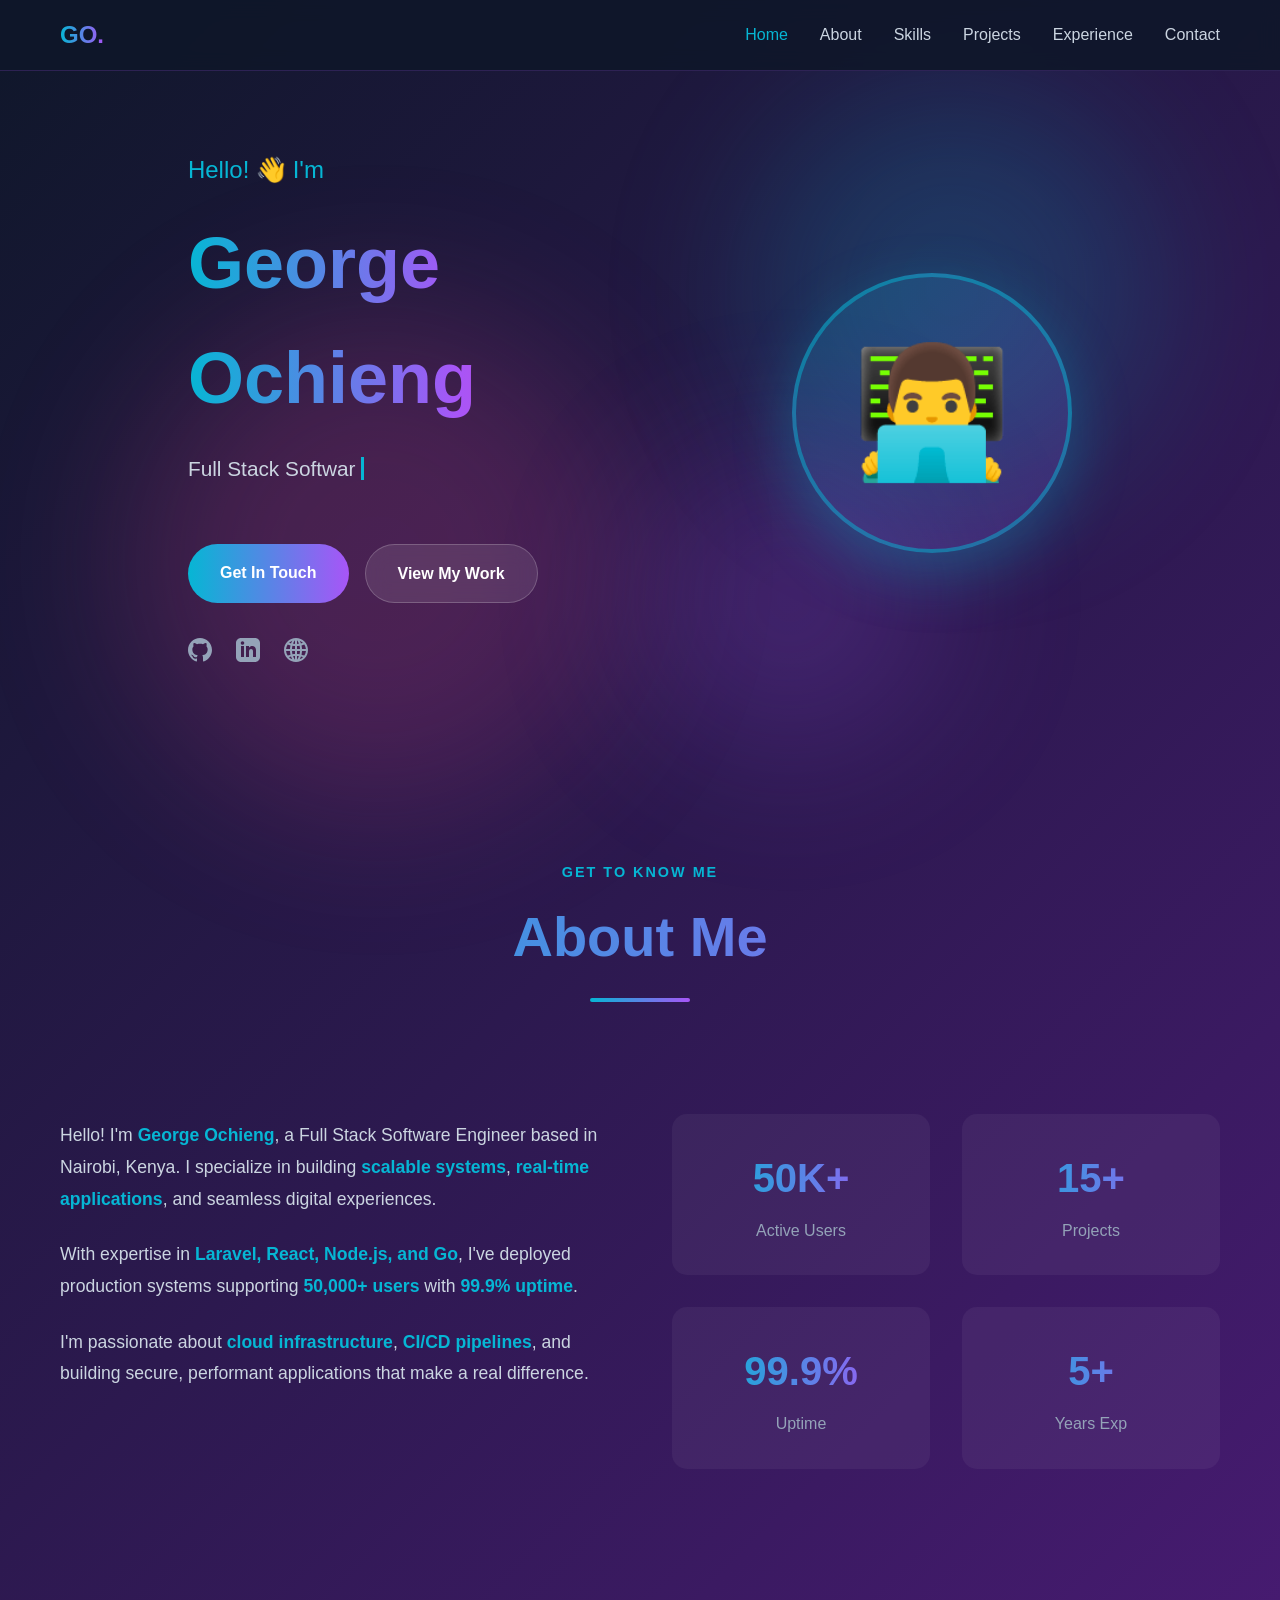
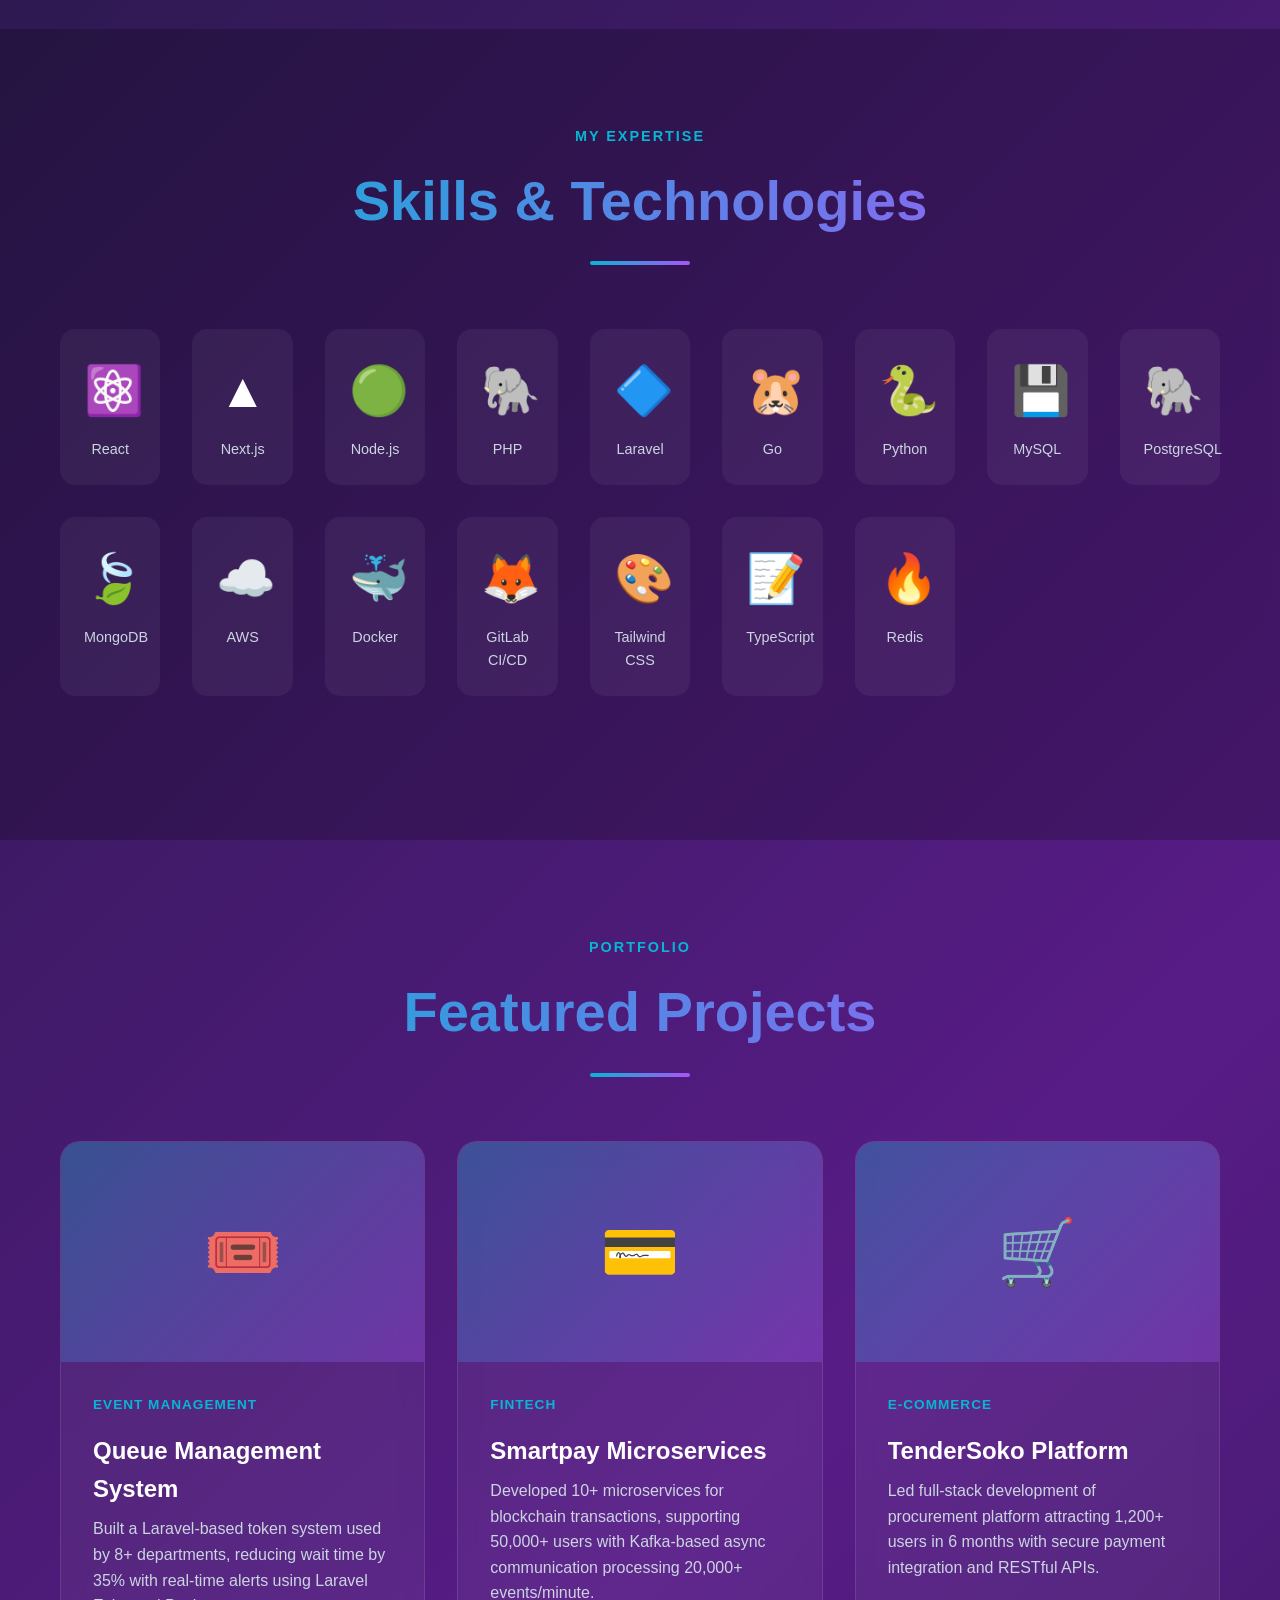
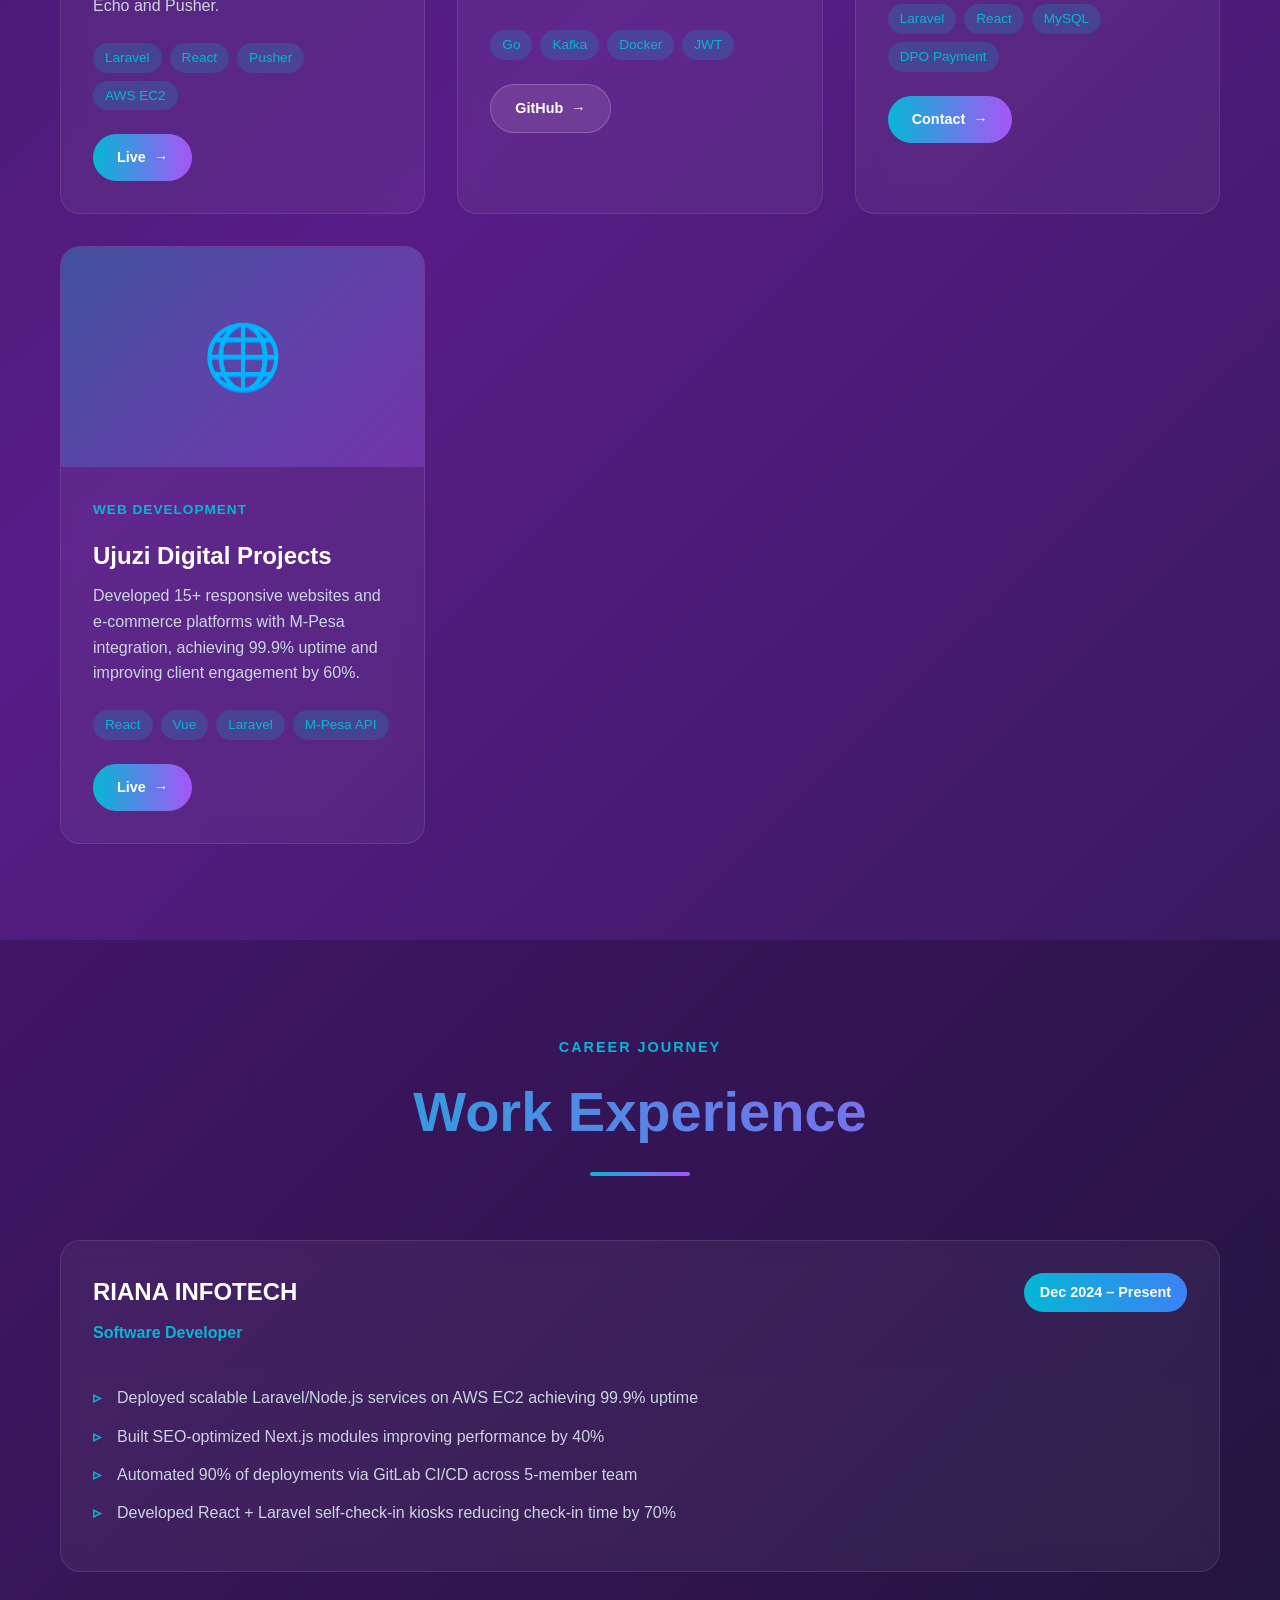
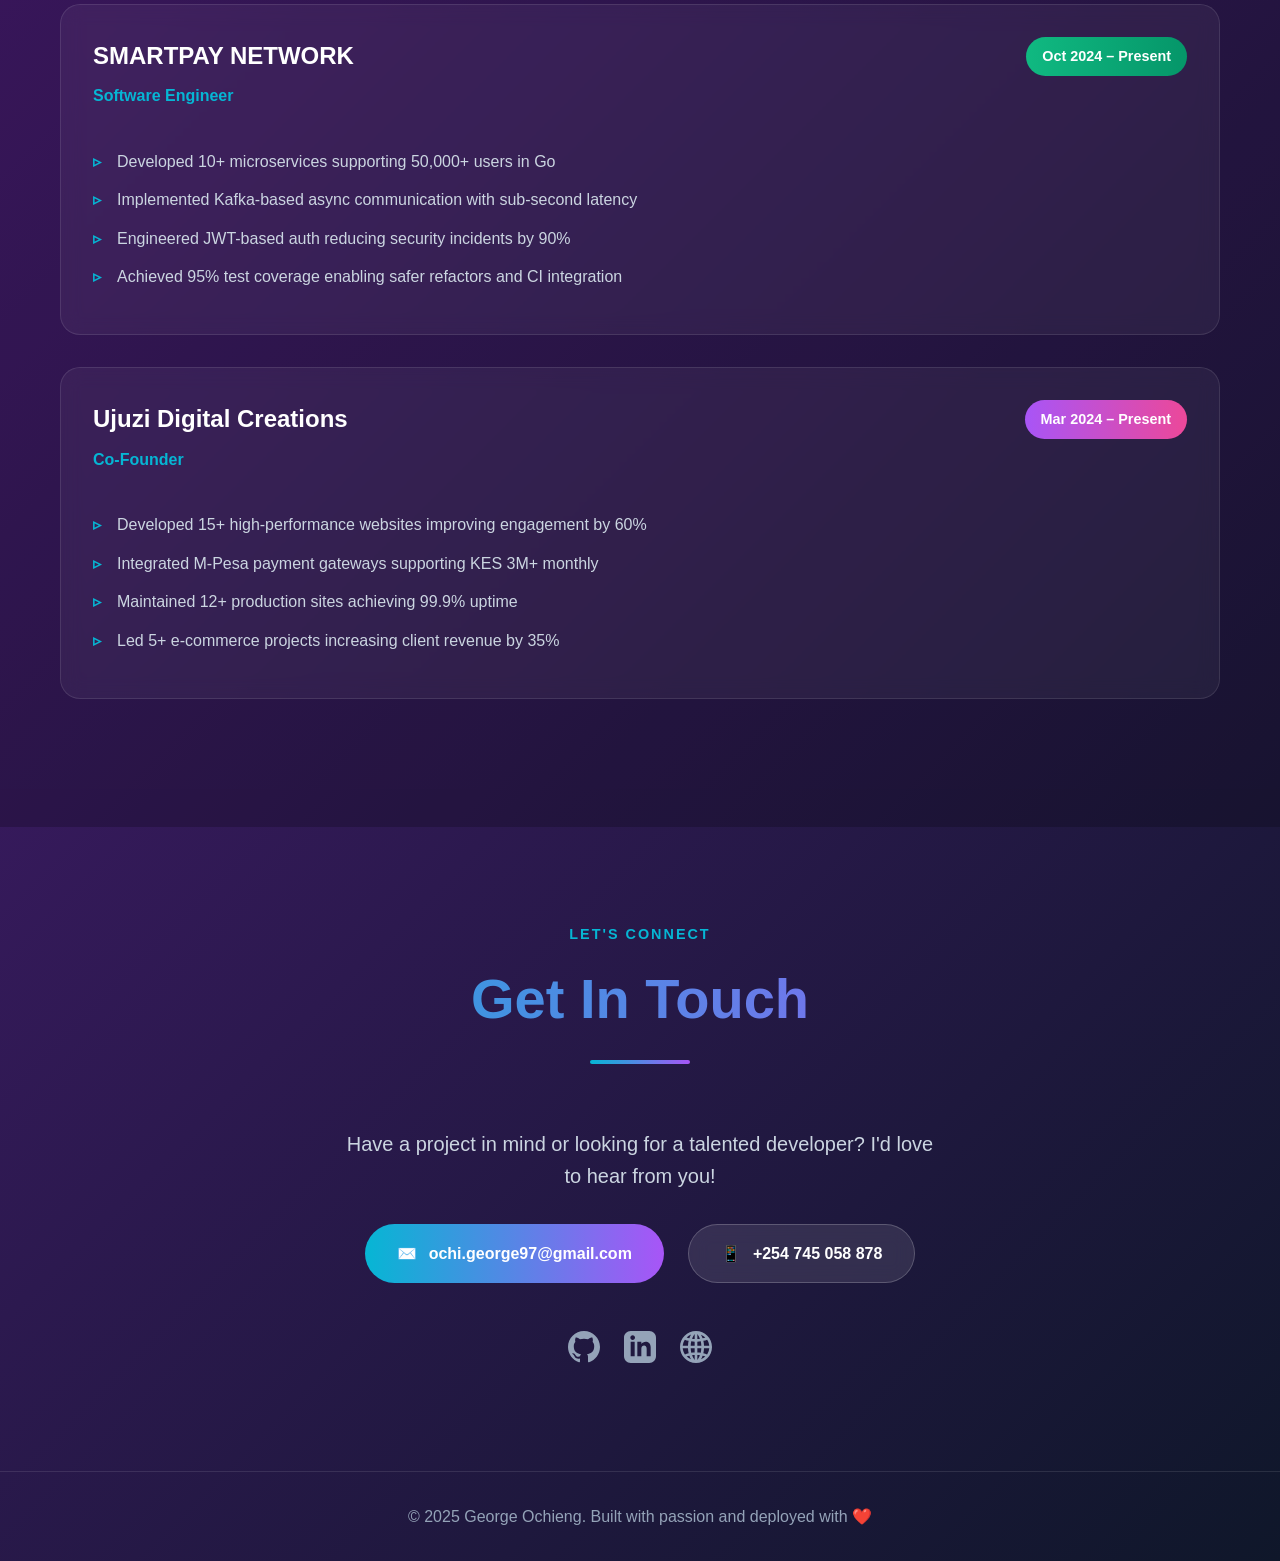
==== index.html @ f67a7081 "Initial commit: Interactive portfolio" ====
<!DOCTYPE html>
<html lang="en">
<head>
  <meta charset="UTF-8">
  <meta name="viewport" content="width=device-width, initial-scale=1.0">
  <meta name="description" content="George Ochieng - Full Stack Software Engineer Portfolio">
  <title>George Ochieng | Full Stack Developer</title>
  
  <style>
    * {
      margin: 0;
      padding: 0;
      box-sizing: border-box;
    }

    :root {
      --primary: #06b6d4;
      --secondary: #a855f7;
      --accent: #ec4899;
      --dark: #0f172a;
      --darker: #020617;
    }

    body {
      font-family: -apple-system, BlinkMacSystemFont, 'Segoe UI', Roboto, sans-serif;
      background: linear-gradient(135deg, #0f172a 0%, #581c87 50%, #0f172a 100%);
      color: white;
      line-height: 1.6;
      overflow-x: hidden;
    }

    /* Animated Background */
    .bg-orb {
      position: fixed;
      border-radius: 50%;
      filter: blur(80px);
      opacity: 0.2;
      pointer-events: none;
      z-index: 0;
    }

    .orb-1 {
      top: 10%;
      right: 10%;
      width: 400px;
      height: 400px;
      background: var(--primary);
      animation: float 8s ease-in-out infinite;
    }

    .orb-2 {
      bottom: 10%;
      left: 10%;
      width: 500px;
      height: 500px;
      background: var(--accent);
      animation: float 10s ease-in-out infinite reverse;
    }

    .orb-3 {
      top: 50%;
      left: 50%;
      width: 300px;
      height: 300px;
      background: var(--secondary);
      animation: pulse 6s ease-in-out infinite;
    }

    @keyframes float {
      0%, 100% { transform: translateY(0) scale(1); }
      50% { transform: translateY(-30px) scale(1.1); }
    }

    @keyframes pulse {
      0%, 100% { transform: translate(-50%, -50%) scale(1); opacity: 0.2; }
      50% { transform: translate(-50%, -50%) scale(1.2); opacity: 0.3; }
    }

    /* Container */
    .container {
      max-width: 1200px;
      margin: 0 auto;
      padding: 0 20px;
      position: relative;
      z-index: 1;
    }

    /* Navigation */
    nav {
      position: fixed;
      top: 0;
      left: 0;
      right: 0;
      background: rgba(15, 23, 42, 0.9);
      backdrop-filter: blur(10px);
      border-bottom: 1px solid rgba(168, 85, 247, 0.2);
      padding: 1rem 0;
      z-index: 1000;
    }

    nav .container {
      display: flex;
      justify-content: space-between;
      align-items: center;
    }

    .logo {
      font-size: 1.5rem;
      font-weight: bold;
      background: linear-gradient(90deg, var(--primary), var(--secondary));
      -webkit-background-clip: text;
      -webkit-text-fill-color: transparent;
      background-clip: text;
    }

    .nav-links {
      display: flex;
      gap: 2rem;
      list-style: none;
    }

    .nav-links a {
      color: #cbd5e1;
      text-decoration: none;
      transition: color 0.3s;
      text-transform: capitalize;
    }

    .nav-links a:hover {
      color: var(--primary);
    }

    .menu-toggle {
      display: none;
      background: none;
      border: none;
      color: white;
      font-size: 1.5rem;
      cursor: pointer;
    }

    /* Hero Section */
    .hero {
      min-height: 85vh;
      display: flex;
      align-items: center;
      justify-content: center;
      text-align: left;
      padding: 120px 0 60px 0;
    }

    .hero-content {
      display: flex;
      align-items: center;
      gap: 4rem;
      flex-wrap: wrap;
    }

    .hero-text {
      flex: 1;
      min-width: 300px;
    }

    .hero-greeting {
      font-size: clamp(1.2rem, 3vw, 1.5rem);
      color: var(--primary);
      margin-bottom: 1rem;
      animation: fadeInUp 0.8s ease-out;
    }

    .hero h1 {
      font-size: clamp(2.5rem, 6vw, 4.5rem);
      font-weight: bold;
      background: linear-gradient(90deg, var(--primary), var(--secondary), var(--accent));
      -webkit-background-clip: text;
      -webkit-text-fill-color: transparent;
      background-clip: text;
      margin-bottom: 1rem;
      animation: fadeInUp 1s ease-out 0.2s backwards;
    }

    .hero-tagline {
      font-size: clamp(1.1rem, 2vw, 1.3rem);
      color: #cbd5e1;
      margin-bottom: 2rem;
      animation: fadeInUp 1s ease-out 0.4s backwards;
      min-height: 60px;
    }

    /* Typewriter Animation */
    .typewriter-text {
      border-right: 3px solid var(--primary);
      padding-right: 5px;
      animation: blink 0.7s infinite;
    }

    @keyframes blink {
      0%, 50% { border-color: var(--primary); }
      51%, 100% { border-color: transparent; }
    }

    .hero-image {
      flex: 0 0 300px;
      animation: fadeInUp 1s ease-out 0.6s backwards;
    }

    .profile-img {
      width: 280px;
      height: 280px;
      border-radius: 50%;
      border: 4px solid rgba(6, 182, 212, 0.5);
      box-shadow: 0 20px 60px rgba(6, 182, 212, 0.3);
      object-fit: cover;
      background: linear-gradient(135deg, rgba(6, 182, 212, 0.2), rgba(168, 85, 247, 0.2));
      display: flex;
      align-items: center;
      justify-content: center;
      font-size: 8rem;
      animation: float 3s ease-in-out infinite;
    }

    .cta-buttons {
      display: flex;
      gap: 1rem;
      flex-wrap: wrap;
      animation: fadeInUp 1s ease-out 0.6s backwards;
    }

    .btn {
      padding: 1rem 2rem;
      border-radius: 50px;
      text-decoration: none;
      font-weight: 600;
      transition: all 0.3s;
      display: inline-block;
    }

    .btn-primary {
      background: linear-gradient(90deg, var(--primary), var(--secondary));
      color: white;
    }

    .btn-primary:hover {
      transform: scale(1.05);
      box-shadow: 0 10px 40px rgba(168, 85, 247, 0.4);
    }

    .btn-secondary {
      background: rgba(255, 255, 255, 0.1);
      backdrop-filter: blur(10px);
      border: 1px solid rgba(255, 255, 255, 0.2);
      color: white;
    }

    .btn-secondary:hover {
      background: rgba(255, 255, 255, 0.2);
      transform: scale(1.05);
    }

    .social-links {
      display: flex;
      gap: 1.5rem;
      margin-top: 2rem;
      animation: fadeInUp 1s ease-out 0.8s backwards;
    }

    .social-links a {
      color: #94a3b8;
      font-size: 1.5rem;
      transition: all 0.3s;
    }

    .social-links a:hover {
      color: var(--primary);
      transform: scale(1.2);
    }

    /* Section Styles */
    section {
      padding: 6rem 0;
      position: relative;
    }

    .section-header {
      text-align: center;
      margin-bottom: 4rem;
    }

    .section-subtitle {
      color: var(--primary);
      text-transform: uppercase;
      font-size: 0.9rem;
      font-weight: 600;
      letter-spacing: 2px;
      margin-bottom: 0.5rem;
    }

    .section-title {
      font-size: clamp(2.5rem, 5vw, 3.5rem);
      font-weight: bold;
      background: linear-gradient(90deg, var(--primary), var(--secondary));
      -webkit-background-clip: text;
      -webkit-text-fill-color: transparent;
      background-clip: text;
    }

    .section-underline {
      width: 100px;
      height: 4px;
      background: linear-gradient(90deg, var(--primary), var(--secondary));
      margin: 1rem auto;
      border-radius: 2px;
    }

    /* About Section with Image */
    .about-content {
      display: grid;
      grid-template-columns: 1fr 1fr;
      gap: 4rem;
      align-items: center;
      margin-bottom: 4rem;
    }

    .about-text {
      font-size: 1.1rem;
      color: #cbd5e1;
      line-height: 1.8;
    }

    .about-text p {
      margin-bottom: 1.5rem;
    }

    .highlight {
      color: var(--primary);
      font-weight: 600;
    }

    /* Skills with Icons */
    .skills-grid {
      display: grid;
      grid-template-columns: repeat(auto-fit, minmax(100px, 1fr));
      gap: 2rem;
      margin-bottom: 3rem;
    }

    .skill-icon-item {
      text-align: center;
      padding: 1.5rem;
      background: rgba(255, 255, 255, 0.05);
      border-radius: 15px;
      transition: all 0.3s;
      cursor: default;
    }

    .skill-icon-item:hover {
      transform: translateY(-10px);
      background: rgba(6, 182, 212, 0.1);
      box-shadow: 0 10px 30px rgba(6, 182, 212, 0.2);
    }

    .skill-icon {
      font-size: 3rem;
      margin-bottom: 0.5rem;
      display: block;
    }

    .skill-name {
      font-size: 0.9rem;
      color: #cbd5e1;
      font-weight: 500;
    }

    /* Stats */
    .stats {
      display: grid;
      grid-template-columns: repeat(auto-fit, minmax(200px, 1fr));
      gap: 2rem;
      margin-top: 3rem;
    }

    .stat-card {
      text-align: center;
      padding: 2rem;
      background: rgba(255, 255, 255, 0.05);
      border-radius: 15px;
      transition: all 0.3s;
    }

    .stat-card:hover {
      transform: scale(1.05);
      background: rgba(255, 255, 255, 0.08);
    }

    .stat-number {
      font-size: 2.5rem;
      font-weight: bold;
      background: linear-gradient(90deg, var(--primary), var(--secondary));
      -webkit-background-clip: text;
      -webkit-text-fill-color: transparent;
      background-clip: text;
    }

    .stat-label {
      color: #94a3b8;
      margin-top: 0.5rem;
    }

    /* Projects Section */
    .projects-grid {
      display: grid;
      grid-template-columns: repeat(auto-fit, minmax(350px, 1fr));
      gap: 2rem;
    }

    .project-card {
      background: rgba(255, 255, 255, 0.05);
      backdrop-filter: blur(10px);
      border: 1px solid rgba(255, 255, 255, 0.1);
      border-radius: 20px;
      overflow: hidden;
      transition: all 0.3s;
    }

    .project-card:hover {
      transform: translateY(-10px);
      border-color: var(--primary);
      box-shadow: 0 20px 60px rgba(6, 182, 212, 0.3);
    }

    .project-image {
      width: 100%;
      height: 220px;
      background: linear-gradient(135deg, rgba(6, 182, 212, 0.3), rgba(168, 85, 247, 0.3));
      display: flex;
      align-items: center;
      justify-content: center;
      font-size: 4rem;
      position: relative;
      overflow: hidden;
    }

    .project-image::before {
      content: '';
      position: absolute;
      top: 0;
      left: 0;
      right: 0;
      bottom: 0;
      background: rgba(0, 0, 0, 0.3);
      opacity: 0;
      transition: opacity 0.3s;
    }

    .project-card:hover .project-image::before {
      opacity: 1;
    }

    .project-content {
      padding: 2rem;
    }

    .project-title {
      font-size: 1.5rem;
      margin-bottom: 0.5rem;
      color: white;
    }

    .project-category {
      color: var(--primary);
      font-size: 0.85rem;
      text-transform: uppercase;
      font-weight: 600;
      letter-spacing: 1px;
      margin-bottom: 1rem;
    }

    .project-description {
      color: #cbd5e1;
      margin-bottom: 1.5rem;
      line-height: 1.6;
    }

    .project-tech {
      display: flex;
      flex-wrap: wrap;
      gap: 0.5rem;
      margin-bottom: 1.5rem;
    }

    .tech-tag {
      background: rgba(6, 182, 212, 0.2);
      color: var(--primary);
      padding: 0.25rem 0.75rem;
      border-radius: 15px;
      font-size: 0.85rem;
    }

    .project-links {
      display: flex;
      gap: 1rem;
    }

    .project-btn {
      padding: 0.75rem 1.5rem;
      border-radius: 25px;
      text-decoration: none;
      font-weight: 600;
      font-size: 0.9rem;
      transition: all 0.3s;
      display: inline-flex;
      align-items: center;
      gap: 0.5rem;
    }

    .project-btn-primary {
      background: linear-gradient(90deg, var(--primary), var(--secondary));
      color: white;
    }

    .project-btn-primary:hover {
      transform: scale(1.05);
      box-shadow: 0 5px 20px rgba(6, 182, 212, 0.4);
    }

    .project-btn-secondary {
      background: rgba(255, 255, 255, 0.1);
      color: white;
      border: 1px solid rgba(255, 255, 255, 0.2);
    }

    .project-btn-secondary:hover {
      background: rgba(255, 255, 255, 0.15);
    }

    /* Experience */
    .experience-item {
      background: rgba(255, 255, 255, 0.05);
      backdrop-filter: blur(10px);
      border: 1px solid rgba(255, 255, 255, 0.1);
      border-radius: 20px;
      padding: 2rem;
      margin-bottom: 2rem;
      transition: all 0.3s;
    }

    .experience-item:hover {
      border-color: var(--primary);
      transform: scale(1.01);
    }

    .experience-header {
      display: flex;
      justify-content: space-between;
      align-items: start;
      margin-bottom: 1.5rem;
      flex-wrap: wrap;
      gap: 1rem;
    }

    .experience-badge {
      padding: 0.5rem 1rem;
      border-radius: 50px;
      font-size: 0.9rem;
      font-weight: 600;
      white-space: nowrap;
    }

    .badge-cyan {
      background: linear-gradient(90deg, #06b6d4, #3b82f6);
    }

    .badge-green {
      background: linear-gradient(90deg, #10b981, #059669);
    }

    .badge-purple {
      background: linear-gradient(90deg, #a855f7, #ec4899);
    }

    .experience-item h3 {
      font-size: 1.5rem;
      margin-bottom: 0.5rem;
    }

    .experience-item h4 {
      color: var(--primary);
      margin-bottom: 1rem;
    }

    .experience-item ul {
      list-style: none;
      padding-left: 0;
    }

    .experience-item li {
      padding-left: 1.5rem;
      position: relative;
      margin-bottom: 0.8rem;
      color: #cbd5e1;
    }

    .experience-item li:before {
      content: "▹";
      position: absolute;
      left: 0;
      color: var(--primary);
      font-weight: bold;
    }

    /* Contact */
    .contact-methods {
      display: flex;
      gap: 1.5rem;
      justify-content: center;
      flex-wrap: wrap;
      margin-top: 2rem;
    }

    .contact-btn {
      display: flex;
      align-items: center;
      gap: 0.75rem;
      padding: 1rem 2rem;
      border-radius: 50px;
      text-decoration: none;
      font-weight: 600;
      transition: all 0.3s;
    }

    .contact-primary {
      background: linear-gradient(90deg, var(--primary), var(--secondary));
      color: white;
    }

    .contact-primary:hover {
      transform: scale(1.05);
      box-shadow: 0 10px 40px rgba(168, 85, 247, 0.4);
    }

    .contact-secondary {
      background: rgba(255, 255, 255, 0.1);
      backdrop-filter: blur(10px);
      border: 1px solid rgba(255, 255, 255, 0.2);
      color: white;
    }

    .contact-secondary:hover {
      background: rgba(255, 255, 255, 0.2);
      transform: scale(1.05);
    }

    /* Footer */
    footer {
      text-align: center;
      padding: 2rem 0;
      border-top: 1px solid rgba(255, 255, 255, 0.1);
      color: #94a3b8;
    }

    /* Animations */
    @keyframes fadeInUp {
      from {
        opacity: 0;
        transform: translateY(30px);
      }
      to {
        opacity: 1;
        transform: translateY(0);
      }
    }

    .fade-in {
      animation: fadeInUp 0.8s ease-out;
    }

    /* Responsive */
    @media (max-width: 968px) {
      .hero-content {
        flex-direction: column-reverse;
        text-align: center;
      }

      .hero-text {
        text-align: center;
      }

      .cta-buttons {
        justify-content: center;
      }

      .social-links {
        justify-content: center;
      }

      .about-content {
        grid-template-columns: 1fr;
      }
    }

    @media (max-width: 768px) {
      .nav-links {
        display: none;
        position: absolute;
        top: 100%;
        left: 0;
        right: 0;
        background: rgba(15, 23, 42, 0.95);
        flex-direction: column;
        padding: 2rem;
        gap: 1rem;
      }

      .nav-links.active {
        display: flex;
      }

      .menu-toggle {
        display: block;
      }

      .skills-grid {
        grid-template-columns: repeat(auto-fit, minmax(80px, 1fr));
        gap: 1rem;
      }

      .projects-grid {
        grid-template-columns: 1fr;
      }
    }
  </style>
</head>
<body>
  <!-- Animated Background -->
  <div class="bg-orb orb-1"></div>
  <div class="bg-orb orb-2"></div>
  <div class="bg-orb orb-3"></div>

  <!-- Navigation -->
  <nav>
    <div class="container">
      <div class="logo">GO.</div>
      <button class="menu-toggle" onclick="toggleMenu()">☰</button>
      <ul class="nav-links" id="navLinks">
        <li><a href="#home" onclick="closeMenu()">Home</a></li>
        <li><a href="#about" onclick="closeMenu()">About</a></li>
        <li><a href="#skills" onclick="closeMenu()">Skills</a></li>
        <li><a href="#projects" onclick="closeMenu()">Projects</a></li>
        <li><a href="#experience" onclick="closeMenu()">Experience</a></li>
        <li><a href="#contact" onclick="closeMenu()">Contact</a></li>
      </ul>
    </div>
  </nav>

  <!-- Hero Section -->
  <section id="home" class="hero">
    <div class="container">
      <div class="hero-content">
        <div class="hero-text">
          <div class="hero-greeting">Hello! 👋 I'm</div>
          <h1>George Ochieng</h1>
          <div class="hero-tagline">
            <span class="typewriter-text" id="typewriter"></span>
          </div>
          
          <div class="cta-buttons">
            <a href="#contact" class="btn btn-primary">Get In Touch</a>
            <a href="#projects" class="btn btn-secondary">View My Work</a>
          </div>

          <div class="social-links">
            <a href="https://github.com/georgeodhiambo12" target="_blank" title="GitHub">
              <svg width="24" height="24" fill="currentColor" viewBox="0 0 24 24"><path d="M12 0c-6.626 0-12 5.373-12 12 0 5.302 3.438 9.8 8.207 11.387.599.111.793-.261.793-.577v-2.234c-3.338.726-4.033-1.416-4.033-1.416-.546-1.387-1.333-1.756-1.333-1.756-1.089-.745.083-.729.083-.729 1.205.084 1.839 1.237 1.839 1.237 1.07 1.834 2.807 1.304 3.492.997.107-.775.418-1.305.762-1.604-2.665-.305-5.467-1.334-5.467-5.931 0-1.311.469-2.381 1.236-3.221-.124-.303-.535-1.524.117-3.176 0 0 1.008-.322 3.301 1.23.957-.266 1.983-.399 3.003-.404 1.02.005 2.047.138 3.006.404 2.291-1.552 3.297-1.23 3.297-1.23.653 1.653.242 2.874.118 3.176.77.84 1.235 1.911 1.235 3.221 0 4.609-2.807 5.624-5.479 5.921.43.372.823 1.102.823 2.222v3.293c0 .319.192.694.801.576 4.765-1.589 8.199-6.086 8.199-11.386 0-6.627-5.373-12-12-12z"/></svg>
            </a>
            <a href="https://linkedin.com/in/george-ochieng-a3b9b1193" target="_blank" title="LinkedIn">
              <svg width="24" height="24" fill="currentColor" viewBox="0 0 24 24"><path d="M19 0h-14c-2.761 0-5 2.239-5 5v14c0 2.761 2.239 5 5 5h14c2.762 0 5-2.239 5-5v-14c0-2.761-2.238-5-5-5zm-11 19h-3v-11h3v11zm-1.5-12.268c-.966 0-1.75-.79-1.75-1.764s.784-1.764 1.75-1.764 1.75.79 1.75 1.764-.783 1.764-1.75 1.764zm13.5 12.268h-3v-5.604c0-3.368-4-3.113-4 0v5.604h-3v-11h3v1.765c1.396-2.586 7-2.777 7 2.476v6.759z"/></svg>
            </a>
            <a href="https://riana.co" target="_blank" title="Website">
              <svg width="24" height="24" fill="currentColor" viewBox="0 0 24 24"><path d="M12 0c-6.627 0-12 5.373-12 12s5.373 12 12 12 12-5.373 12-12-5.373-12-12-12zm1 16.057v-3.057h2.994c-.059 1.143-.212 2.24-.456 3.279-.823-.12-1.674-.188-2.538-.222zm1.957 2.162c-.499 1.33-1.159 2.497-1.957 3.456v-3.62c.666.028 1.319.081 1.957.164zm-1.957-7.219v-3.015c.868-.034 1.721-.103 2.548-.224.238 1.027.389 2.111.446 3.239h-2.994zm0-5.014v-3.661c.806.969 1.471 2.15 1.971 3.496-.642.084-1.3.137-1.971.165zm2.703-3.267c1.237.496 2.354 1.228 3.29 2.146-.642.234-1.311.442-2.019.607-.344-.992-.775-1.91-1.271-2.753zm-7.241 13.56c-.244-1.039-.398-2.136-.456-3.279h2.994v3.057c-.865.034-1.714.102-2.538.222zm2.538 1.776v3.62c-.798-.959-1.458-2.126-1.957-3.456.638-.083 1.291-.136 1.957-.164zm-2.994-7.055c.057-1.128.207-2.212.446-3.239.827.121 1.68.19 2.548.224v3.015h-2.994zm1.024-5.179c.5-1.346 1.165-2.527 1.97-3.496v3.661c-.671-.028-1.329-.081-1.97-.165zm-2.005-.35c-.708-.165-1.377-.373-2.018-.607.937-.918 2.053-1.65 3.29-2.146-.496.844-.927 1.762-1.272 2.753zm-.549 1.918c-.264 1.151-.434 2.36-.492 3.611h-3.933c.165-1.658.739-3.197 1.617-4.518.88.361 1.816.67 2.808.907zm.009 9.262c-.988.236-1.92.542-2.797.9-.89-1.328-1.471-2.879-1.637-4.551h3.934c.058 1.265.231 2.488.5 3.651zm.553 1.917c.342.976.768 1.881 1.257 2.712-1.223-.49-2.326-1.211-3.256-2.115.636-.229 1.299-.435 1.999-.597zm9.924 0c.7.163 1.362.367 1.999.597-.931.903-2.034 1.625-3.257 2.116.489-.832.915-1.737 1.258-2.713zm.553-1.917c.27-1.163.442-2.386.501-3.651h3.934c-.167 1.672-.748 3.223-1.638 4.551-.877-.358-1.81-.664-2.797-.9zm.501-5.651c-.058-1.251-.229-2.46-.492-3.611.992-.237 1.929-.546 2.809-.907.877 1.321 1.451 2.86 1.616 4.518h-3.933z"/></svg>
            </a>
          </div>
        </div>

        <div class="hero-image">
          <div class="profile-img">👨‍💻</div>
        </div>
      </div>
    </div>
  </section>

  <!-- About Section -->
  <section id="about">
    <div class="container">
      <div class="section-header">
        <div class="section-subtitle">Get To Know Me</div>
        <h2 class="section-title">About Me</h2>
        <div class="section-underline"></div>
      </div>

      <div class="about-content">
        <div class="about-text">
          <p>
            Hello! I'm <span class="highlight">George Ochieng</span>, a Full Stack Software Engineer based in Nairobi, Kenya. 
            I specialize in building <span class="highlight">scalable systems</span>, <span class="highlight">real-time applications</span>, 
            and seamless digital experiences.
          </p>
          <p>
            With expertise in <span class="highlight">Laravel, React, Node.js, and Go</span>, I've deployed production systems 
            supporting <span class="highlight">50,000+ users</span> with <span class="highlight">99.9% uptime</span>.
          </p>
          <p>
            I'm passionate about <span class="highlight">cloud infrastructure</span>, <span class="highlight">CI/CD pipelines</span>, 
            and building secure, performant applications that make a real difference.
          </p>
        </div>
        <div>
          <div class="stats">
            <div class="stat-card">
              <div class="stat-number">50K+</div>
              <div class="stat-label">Active Users</div>
            </div>
            <div class="stat-card">
              <div class="stat-number">15+</div>
              <div class="stat-label">Projects</div>
            </div>
            <div class="stat-card">
              <div class="stat-number">99.9%</div>
              <div class="stat-label">Uptime</div>
            </div>
            <div class="stat-card">
              <div class="stat-number">5+</div>
              <div class="stat-label">Years Exp</div>
            </div>
          </div>
        </div>
      </div>
    </div>
  </section>

  <!-- Skills Section -->
  <section id="skills" style="background: rgba(0,0,0,0.2);">
    <div class="container">
      <div class="section-header">
        <div class="section-subtitle">My Expertise</div>
        <h2 class="section-title">Skills & Technologies</h2>
        <div class="section-underline"></div>
      </div>

      <div class="skills-grid">
        <div class="skill-icon-item">
          <span class="skill-icon">⚛️</span>
          <div class="skill-name">React</div>
        </div>
        <div class="skill-icon-item">
          <span class="skill-icon">▲</span>
          <div class="skill-name">Next.js</div>
        </div>
        <div class="skill-icon-item">
          <span class="skill-icon">🟢</span>
          <div class="skill-name">Node.js</div>
        </div>
        <div class="skill-icon-item">
          <span class="skill-icon">🐘</span>
          <div class="skill-name">PHP</div>
        </div>
        <div class="skill-icon-item">
          <span class="skill-icon">🔷</span>
          <div class="skill-name">Laravel</div>
        </div>
        <div class="skill-icon-item">
          <span class="skill-icon">🐹</span>
          <div class="skill-name">Go</div>
        </div>
        <div class="skill-icon-item">
          <span class="skill-icon">🐍</span>
          <div class="skill-name">Python</div>
        </div>
        <div class="skill-icon-item">
          <span class="skill-icon">💾</span>
          <div class="skill-name">MySQL</div>
        </div>
        <div class="skill-icon-item">
          <span class="skill-icon">🐘</span>
          <div class="skill-name">PostgreSQL</div>
        </div>
        <div class="skill-icon-item">
          <span class="skill-icon">🍃</span>
          <div class="skill-name">MongoDB</div>
        </div>
        <div class="skill-icon-item">
          <span class="skill-icon">☁️</span>
          <div class="skill-name">AWS</div>
        </div>
        <div class="skill-icon-item">
          <span class="skill-icon">🐳</span>
          <div class="skill-name">Docker</div>
        </div>
        <div class="skill-icon-item">
          <span class="skill-icon">🦊</span>
          <div class="skill-name">GitLab CI/CD</div>
        </div>
        <div class="skill-icon-item">
          <span class="skill-icon">🎨</span>
          <div class="skill-name">Tailwind CSS</div>
        </div>
        <div class="skill-icon-item">
          <span class="skill-icon">📝</span>
          <div class="skill-name">TypeScript</div>
        </div>
        <div class="skill-icon-item">
          <span class="skill-icon">🔥</span>
          <div class="skill-name">Redis</div>
        </div>
      </div>
    </div>
  </section>

  <!-- Projects Section -->
  <section id="projects">
    <div class="container">
      <div class="section-header">
        <div class="section-subtitle">Portfolio</div>
        <h2 class="section-title">Featured Projects</h2>
        <div class="section-underline"></div>
      </div>

      <div class="projects-grid">
        <div class="project-card">
          <div class="project-image">🎟️</div>
          <div class="project-content">
            <div class="project-category">Event Management</div>
            <h3 class="project-title">Queue Management System</h3>
            <p class="project-description">
              Built a Laravel-based token system used by 8+ departments, reducing wait time by 35% with real-time alerts using Laravel Echo and Pusher.
            </p>
            <div class="project-tech">
              <span class="tech-tag">Laravel</span>
              <span class="tech-tag">React</span>
              <span class="tech-tag">Pusher</span>
              <span class="tech-tag">AWS EC2</span>
            </div>
            <div class="project-links">
              <a href="https://riana.co" class="project-btn project-btn-primary" target="_blank">
                Live <span>→</span>
              </a>
            </div>
          </div>
        </div>

        <div class="project-card">
          <div class="project-image">💳</div>
          <div class="project-content">
            <div class="project-category">Fintech</div>
            <h3 class="project-title">Smartpay Microservices</h3>
            <p class="project-description">
              Developed 10+ microservices for blockchain transactions, supporting 50,000+ users with Kafka-based async communication processing 20,000+ events/minute.
            </p>
            <div class="project-tech">
              <span class="tech-tag">Go</span>
              <span class="tech-tag">Kafka</span>
              <span class="tech-tag">Docker</span>
              <span class="tech-tag">JWT</span>
            </div>
            <div class="project-links">
              <a href="https://github.com/georgeodhiambo12" class="project-btn project-btn-secondary" target="_blank">
                GitHub <span>→</span>
              </a>
            </div>
          </div>
        </div>

        <div class="project-card">
          <div class="project-image">🛒</div>
          <div class="project-content">
            <div class="project-category">E-Commerce</div>
            <h3 class="project-title">TenderSoko Platform</h3>
            <p class="project-description">
              Led full-stack development of procurement platform attracting 1,200+ users in 6 months with secure payment integration and RESTful APIs.
            </p>
            <div class="project-tech">
              <span class="tech-tag">Laravel</span>
              <span class="tech-tag">React</span>
              <span class="tech-tag">MySQL</span>
              <span class="tech-tag">DPO Payment</span>
            </div>
            <div class="project-links">
              <a href="#contact" class="project-btn project-btn-primary">
                Contact <span>→</span>
              </a>
            </div>
          </div>
        </div>

        <div class="project-card">
          <div class="project-image">🌐</div>
          <div class="project-content">
            <div class="project-category">Web Development</div>
            <h3 class="project-title">Ujuzi Digital Projects</h3>
            <p class="project-description">
              Developed 15+ responsive websites and e-commerce platforms with M-Pesa integration, achieving 99.9% uptime and improving client engagement by 60%.
            </p>
            <div class="project-tech">
              <span class="tech-tag">React</span>
              <span class="tech-tag">Vue</span>
              <span class="tech-tag">Laravel</span>
              <span class="tech-tag">M-Pesa API</span>
            </div>
            <div class="project-links">
              <a href="https://riana.co" class="project-btn project-btn-primary" target="_blank">
                Live <span>→</span>
              </a>
            </div>
          </div>
        </div>
      </div>
    </div>
  </section>

  <!-- Experience Section (Compact) -->
  <section id="experience" style="background: rgba(0,0,0,0.2);">
    <div class="container">
      <div class="section-header">
        <div class="section-subtitle">Career Journey</div>
        <h2 class="section-title">Work Experience</h2>
        <div class="section-underline"></div>
      </div>

      <div class="experience-item">
        <div class="experience-header">
          <div>
            <h3>RIANA INFOTECH</h3>
            <h4>Software Developer</h4>
          </div>
          <span class="experience-badge badge-cyan">Dec 2024 – Present</span>
        </div>
        <ul>
          <li>Deployed scalable Laravel/Node.js services on AWS EC2 achieving 99.9% uptime</li>
          <li>Built SEO-optimized Next.js modules improving performance by 40%</li>
          <li>Automated 90% of deployments via GitLab CI/CD across 5-member team</li>
          <li>Developed React + Laravel self-check-in kiosks reducing check-in time by 70%</li>
        </ul>
      </div>

      <div class="experience-item">
        <div class="experience-header">
          <div>
            <h3>SMARTPAY NETWORK</h3>
            <h4>Software Engineer</h4>
          </div>
          <span class="experience-badge badge-green">Oct 2024 – Present</span>
        </div>
        <ul>
          <li>Developed 10+ microservices supporting 50,000+ users in Go</li>
          <li>Implemented Kafka-based async communication with sub-second latency</li>
          <li>Engineered JWT-based auth reducing security incidents by 90%</li>
          <li>Achieved 95% test coverage enabling safer refactors and CI integration</li>
        </ul>
      </div>

      <div class="experience-item">
        <div class="experience-header">
          <div>
            <h3>Ujuzi Digital Creations</h3>
            <h4>Co-Founder</h4>
          </div>
          <span class="experience-badge badge-purple">Mar 2024 – Present</span>
        </div>
        <ul>
          <li>Developed 15+ high-performance websites improving engagement by 60%</li>
          <li>Integrated M-Pesa payment gateways supporting KES 3M+ monthly</li>
          <li>Maintained 12+ production sites achieving 99.9% uptime</li>
          <li>Led 5+ e-commerce projects increasing client revenue by 35%</li>
        </ul>
      </div>
    </div>
  </section>

  <!-- Contact Section -->
  <section id="contact">
    <div class="container" style="text-align: center;">
      <div class="section-header">
        <div class="section-subtitle">Let's Connect</div>
        <h2 class="section-title">Get In Touch</h2>
        <div class="section-underline"></div>
      </div>
      
      <p style="font-size: 1.25rem; color: #cbd5e1; max-width: 600px; margin: 0 auto 2rem;">
        Have a project in mind or looking for a talented developer? I'd love to hear from you!
      </p>

      <div class="contact-methods">
        <a href="mailto:ochi.george97@gmail.com" class="contact-btn contact-primary">
          <span>✉️</span>
          <span>ochi.george97@gmail.com</span>
        </a>
        <a href="tel:+254745058878" class="contact-btn contact-secondary">
          <span>📱</span>
          <span>+254 745 058 878</span>
        </a>
      </div>

      <div class="social-links" style="margin-top: 3rem; justify-content: center;">
        <a href="https://github.com/georgeodhiambo12" target="_blank">
          <svg width="32" height="32" fill="currentColor" viewBox="0 0 24 24"><path d="M12 0c-6.626 0-12 5.373-12 12 0 5.302 3.438 9.8 8.207 11.387.599.111.793-.261.793-.577v-2.234c-3.338.726-4.033-1.416-4.033-1.416-.546-1.387-1.333-1.756-1.333-1.756-1.089-.745.083-.729.083-.729 1.205.084 1.839 1.237 1.839 1.237 1.07 1.834 2.807 1.304 3.492.997.107-.775.418-1.305.762-1.604-2.665-.305-5.467-1.334-5.467-5.931 0-1.311.469-2.381 1.236-3.221-.124-.303-.535-1.524.117-3.176 0 0 1.008-.322 3.301 1.23.957-.266 1.983-.399 3.003-.404 1.02.005 2.047.138 3.006.404 2.291-1.552 3.297-1.23 3.297-1.23.653 1.653.242 2.874.118 3.176.77.84 1.235 1.911 1.235 3.221 0 4.609-2.807 5.624-5.479 5.921.43.372.823 1.102.823 2.222v3.293c0 .319.192.694.801.576 4.765-1.589 8.199-6.086 8.199-11.386 0-6.627-5.373-12-12-12z"/></svg>
        </a>
        <a href="https://linkedin.com/in/george-ochieng-a3b9b1193" target="_blank">
          <svg width="32" height="32" fill="currentColor" viewBox="0 0 24 24"><path d="M19 0h-14c-2.761 0-5 2.239-5 5v14c0 2.761 2.239 5 5 5h14c2.762 0 5-2.239 5-5v-14c0-2.761-2.238-5-5-5zm-11 19h-3v-11h3v11zm-1.5-12.268c-.966 0-1.75-.79-1.75-1.764s.784-1.764 1.75-1.764 1.75.79 1.75 1.764-.783 1.764-1.75 1.764zm13.5 12.268h-3v-5.604c0-3.368-4-3.113-4 0v5.604h-3v-11h3v1.765c1.396-2.586 7-2.777 7 2.476v6.759z"/></svg>
        </a>
        <a href="https://riana.co" target="_blank">
          <svg width="32" height="32" fill="currentColor" viewBox="0 0 24 24"><path d="M12 0c-6.627 0-12 5.373-12 12s5.373 12 12 12 12-5.373 12-12-5.373-12-12-12zm1 16.057v-3.057h2.994c-.059 1.143-.212 2.24-.456 3.279-.823-.12-1.674-.188-2.538-.222zm1.957 2.162c-.499 1.33-1.159 2.497-1.957 3.456v-3.62c.666.028 1.319.081 1.957.164zm-1.957-7.219v-3.015c.868-.034 1.721-.103 2.548-.224.238 1.027.389 2.111.446 3.239h-2.994zm0-5.014v-3.661c.806.969 1.471 2.15 1.971 3.496-.642.084-1.3.137-1.971.165zm2.703-3.267c1.237.496 2.354 1.228 3.29 2.146-.642.234-1.311.442-2.019.607-.344-.992-.775-1.91-1.271-2.753zm-7.241 13.56c-.244-1.039-.398-2.136-.456-3.279h2.994v3.057c-.865.034-1.714.102-2.538.222zm2.538 1.776v3.62c-.798-.959-1.458-2.126-1.957-3.456.638-.083 1.291-.136 1.957-.164zm-2.994-7.055c.057-1.128.207-2.212.446-3.239.827.121 1.68.19 2.548.224v3.015h-2.994zm1.024-5.179c.5-1.346 1.165-2.527 1.97-3.496v3.661c-.671-.028-1.329-.081-1.97-.165zm-2.005-.35c-.708-.165-1.377-.373-2.018-.607.937-.918 2.053-1.65 3.29-2.146-.496.844-.927 1.762-1.272 2.753zm-.549 1.918c-.264 1.151-.434 2.36-.492 3.611h-3.933c.165-1.658.739-3.197 1.617-4.518.88.361 1.816.67 2.808.907zm.009 9.262c-.988.236-1.92.542-2.797.9-.89-1.328-1.471-2.879-1.637-4.551h3.934c.058 1.265.231 2.488.5 3.651zm.553 1.917c.342.976.768 1.881 1.257 2.712-1.223-.49-2.326-1.211-3.256-2.115.636-.229 1.299-.435 1.999-.597zm9.924 0c.7.163 1.362.367 1.999.597-.931.903-2.034 1.625-3.257 2.116.489-.832.915-1.737 1.258-2.713zm.553-1.917c.27-1.163.442-2.386.501-3.651h3.934c-.167 1.672-.748 3.223-1.638 4.551-.877-.358-1.81-.664-2.797-.9zm.501-5.651c-.058-1.251-.229-2.46-.492-3.611.992-.237 1.929-.546 2.809-.907.877 1.321 1.451 2.86 1.616 4.518h-3.933z"/></svg>
        </a>
      </div>
    </div>
  </section>

  <!-- Footer -->
  <footer>
    <div class="container">
      <p>© 2025 George Ochieng. Built with passion and deployed with ❤️</p>
    </div>
  </footer>

  <script>
    // Mobile menu toggle
    function toggleMenu() {
      const navLinks = document.getElementById('navLinks');
      navLinks.classList.toggle('active');
    }

    function closeMenu() {
      const navLinks = document.getElementById('navLinks');
      navLinks.classList.remove('active');
    }

    // Smooth scrolling
    document.querySelectorAll('a[href^="#"]').forEach(anchor => {
      anchor.addEventListener('click', function (e) {
        e.preventDefault();
        const target = document.querySelector(this.getAttribute('href'));
        if (target) {
          target.scrollIntoView({ behavior: 'smooth' });
        }
      });
    });

    // Animate elements on scroll
    const observerOptions = {
      threshold: 0.1,
      rootMargin: '0px 0px -100px 0px'
    };

    const observer = new IntersectionObserver((entries) => {
      entries.forEach(entry => {
        if (entry.isIntersecting) {
          entry.target.classList.add('fade-in');
        }
      });
    }, observerOptions);

    document.querySelectorAll('.project-card, .experience-item, .stat-card, .skill-icon-item').forEach(el => {
      observer.observe(el);
    });

    // Update active nav link on scroll
    window.addEventListener('scroll', () => {
      const sections = document.querySelectorAll('section[id]');
      const scrollY = window.pageYOffset;

      sections.forEach(section => {
        const sectionHeight = section.offsetHeight;
        const sectionTop = section.offsetTop - 100;
        const sectionId = section.getAttribute('id');
        
        if (scrollY > sectionTop && scrollY <= sectionTop + sectionHeight) {
          document.querySelectorAll('.nav-links a').forEach(link => {
            link.classList.remove('active');
            if (link.getAttribute('href') === `#${sectionId}`) {
              link.style.color = 'var(--primary)';
            } else {
              link.style.color = '';
            }
          });
        }
      });
    });

    // Typewriter Animation
    const phrases = [
      "Full Stack Software Engineer",
      "Building Scalable Systems",
      "Creating Seamless Digital Experiences",
      "Cloud & DevOps Expert",
      "React & Laravel Developer",
      "Microservices Architect",
      "Real-Time Systems Builder",
      "API Integration Specialist"
    ];

    let phraseIndex = 0;
    let charIndex = 0;
    let isDeleting = false;
    let typeSpeed = 100;

    function typeWriter() {
      const typewriterElement = document.getElementById('typewriter');
      const currentPhrase = phrases[phraseIndex];

      if (isDeleting) {
        // Deleting
        typewriterElement.textContent = currentPhrase.substring(0, charIndex - 1);
        charIndex--;
        typeSpeed = 50; // Faster when deleting
      } else {
        // Typing
        typewriterElement.textContent = currentPhrase.substring(0, charIndex + 1);
        charIndex++;
        typeSpeed = 100; // Normal typing speed
      }

      // Check if word is complete
      if (!isDeleting && charIndex === currentPhrase.length) {
        // Pause at end
        typeSpeed = 2000;
        isDeleting = true;
      } else if (isDeleting && charIndex === 0) {
        isDeleting = false;
        phraseIndex = (phraseIndex + 1) % phrases.length;
        typeSpeed = 500; // Pause before starting new word
      }

      setTimeout(typeWriter, typeSpeed);
    }

    // Start the animation
    window.addEventListener('load', () => {
      setTimeout(typeWriter, 1000); // Start after 1 second
    });
  </script>
</body>
</html>
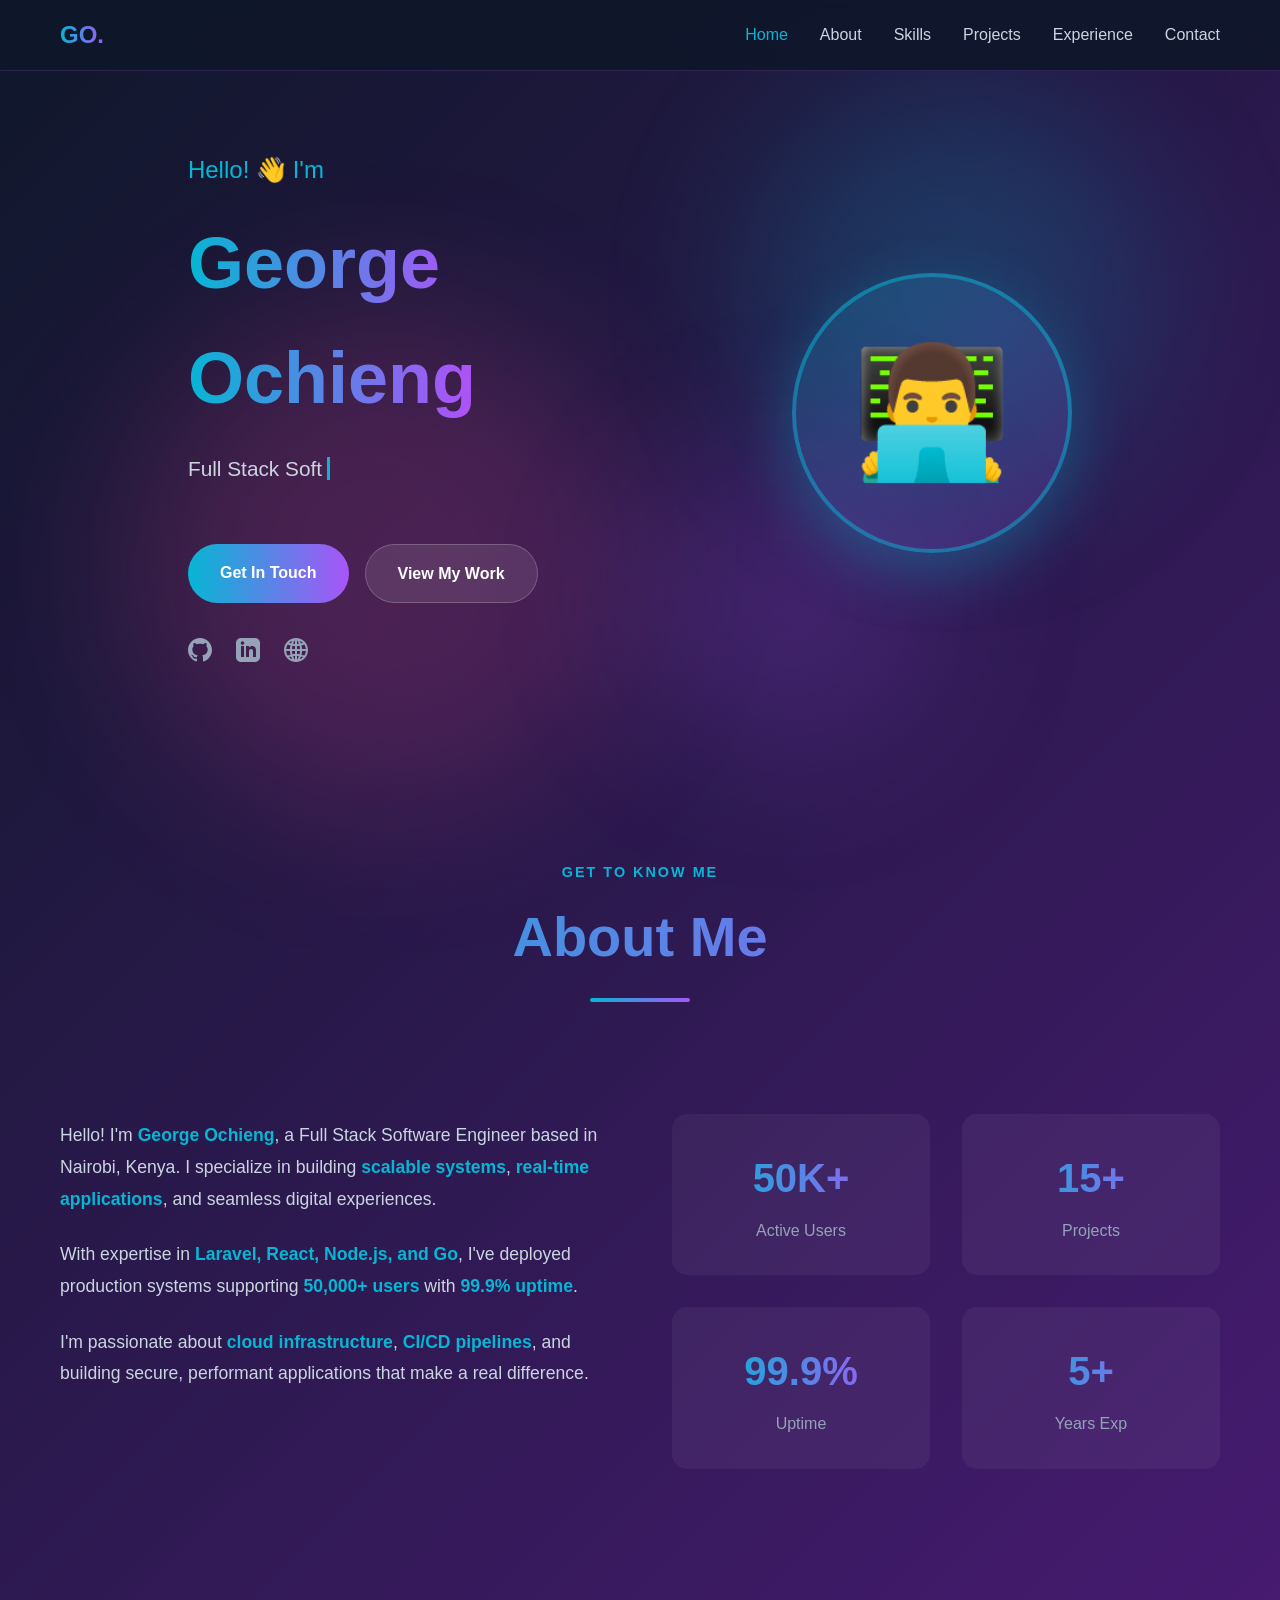
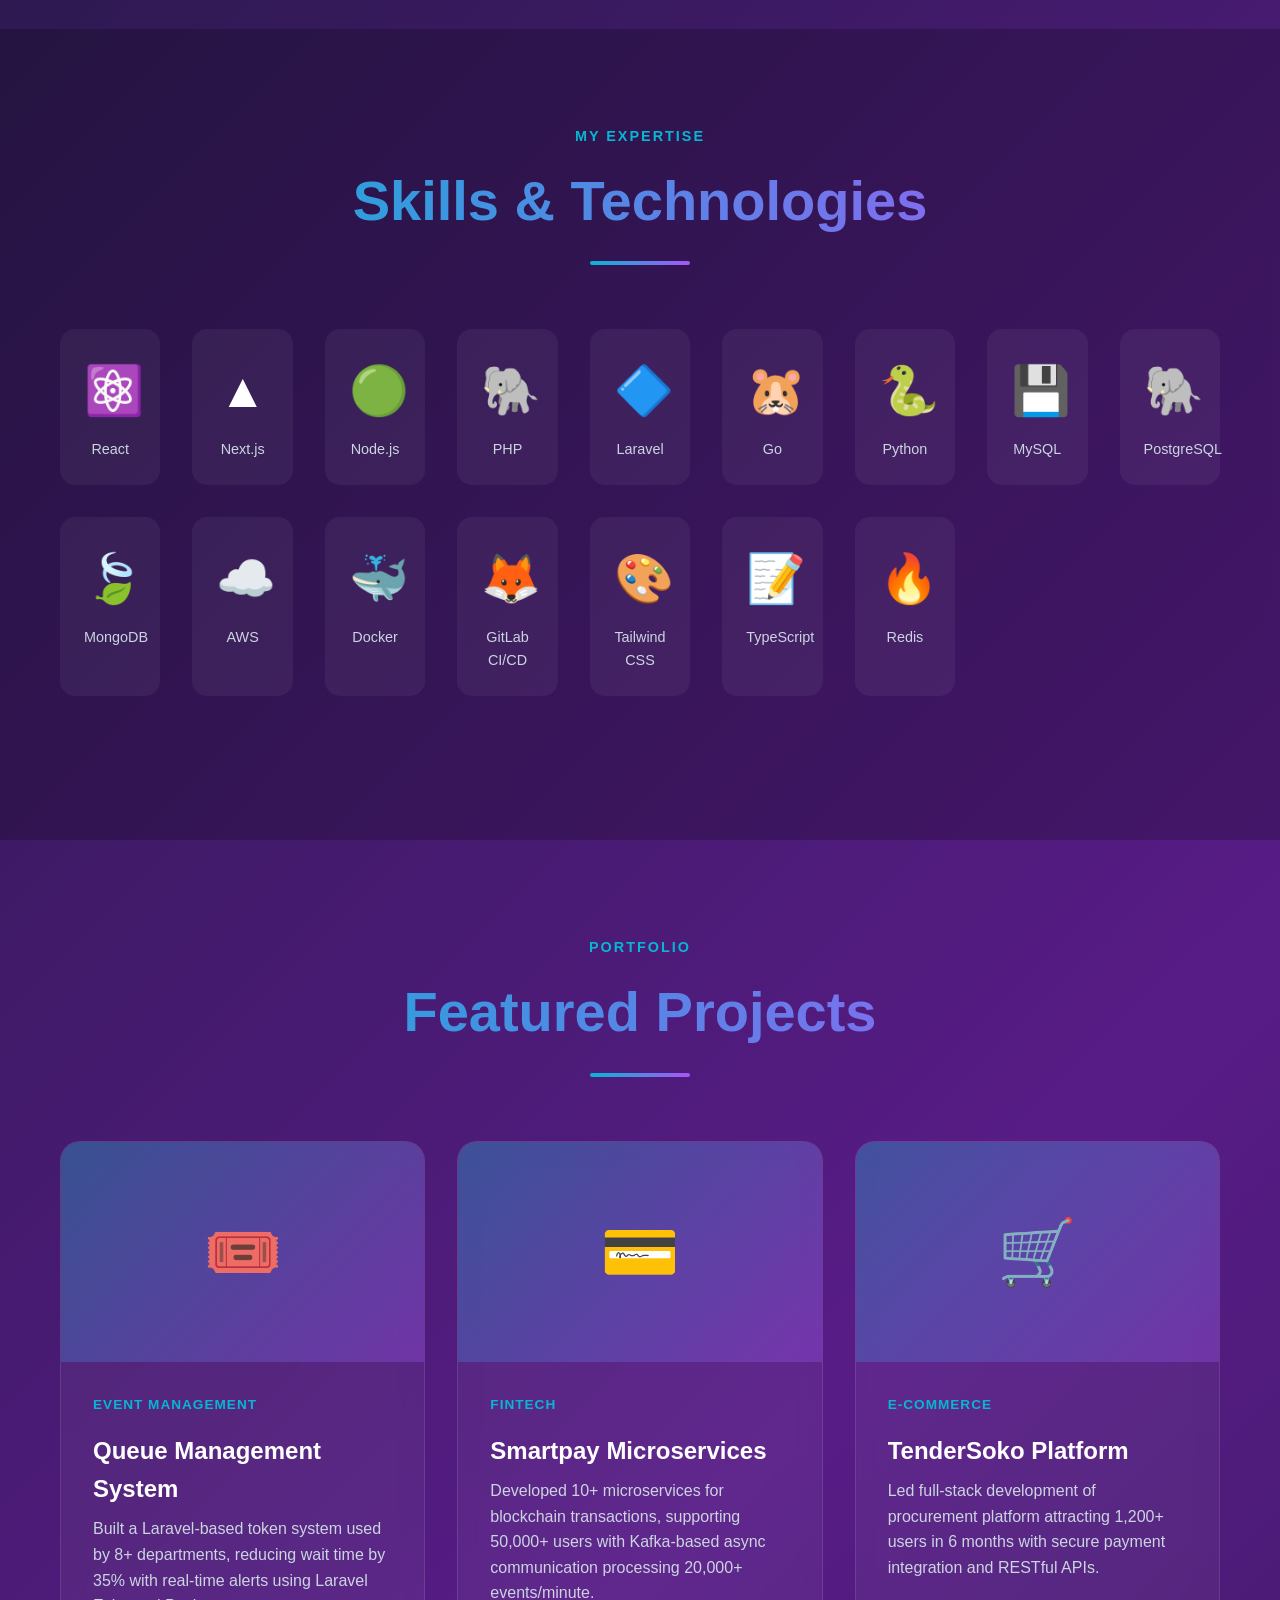
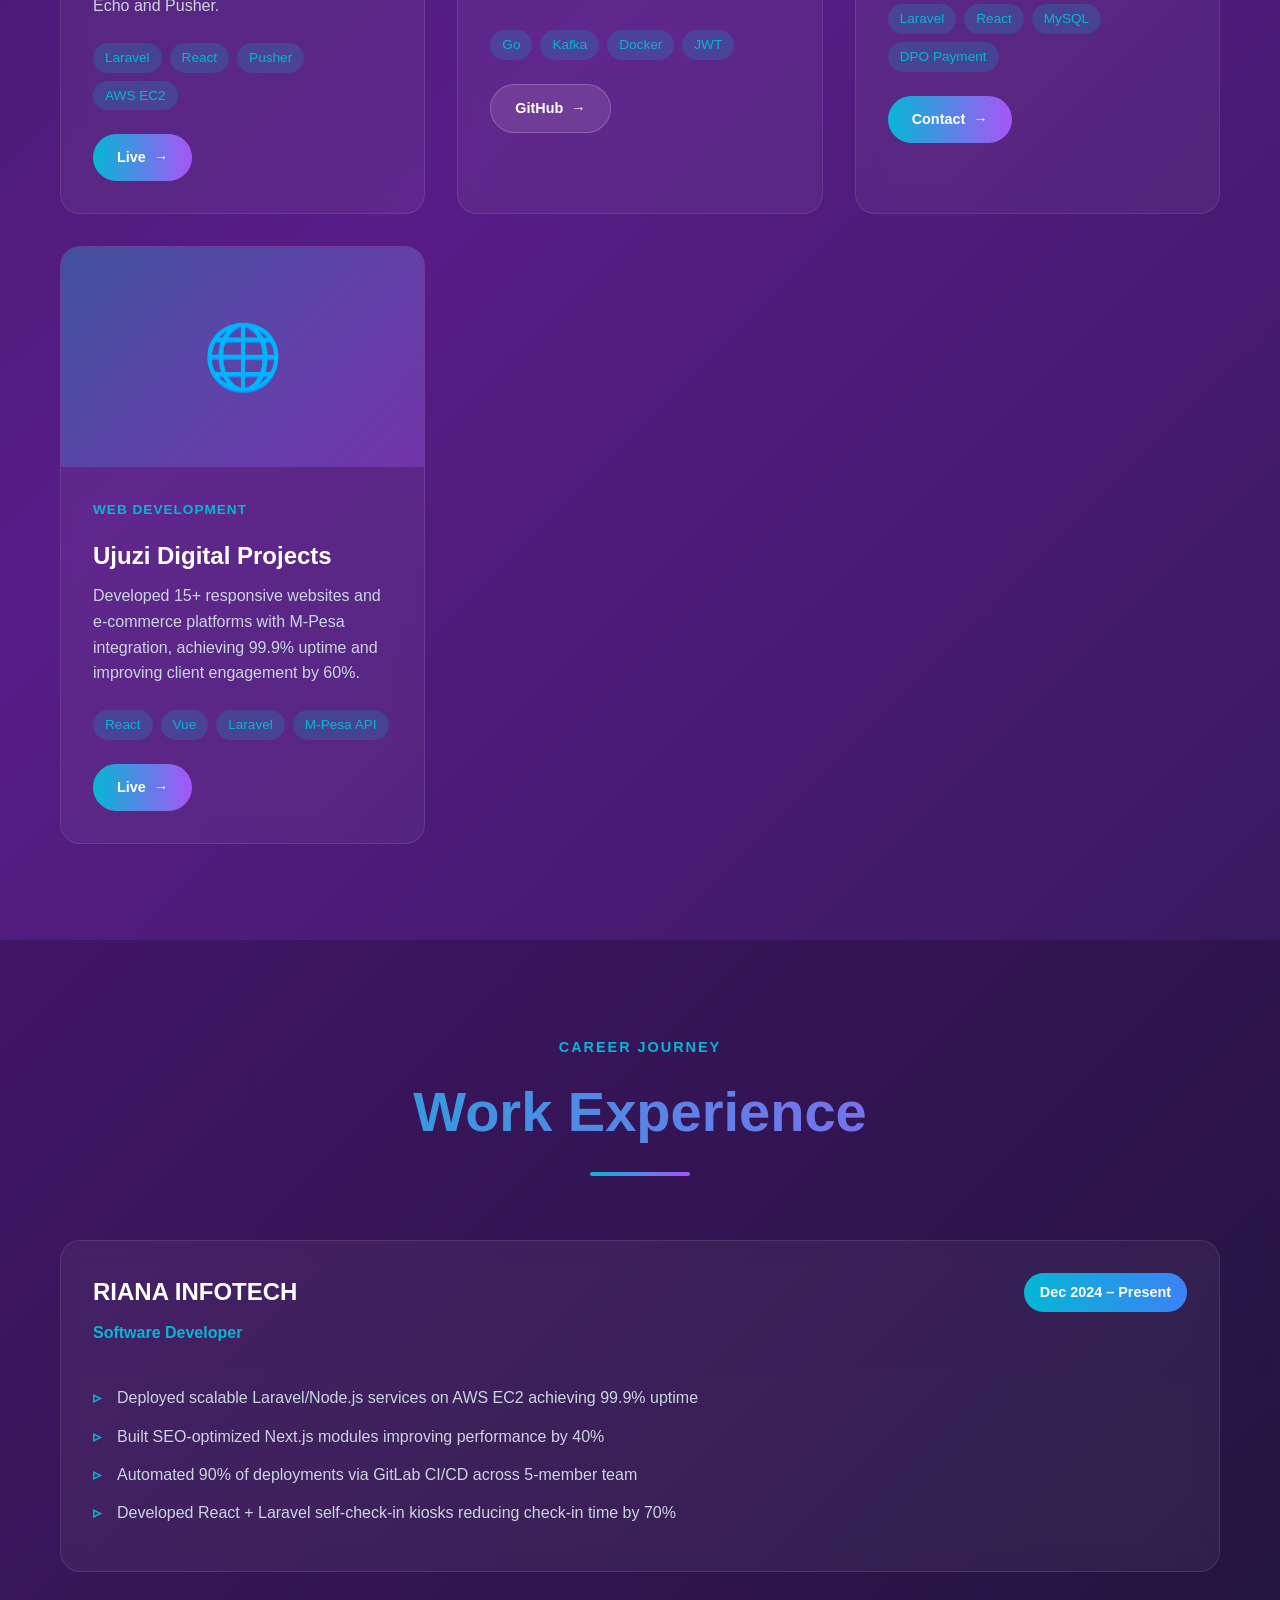
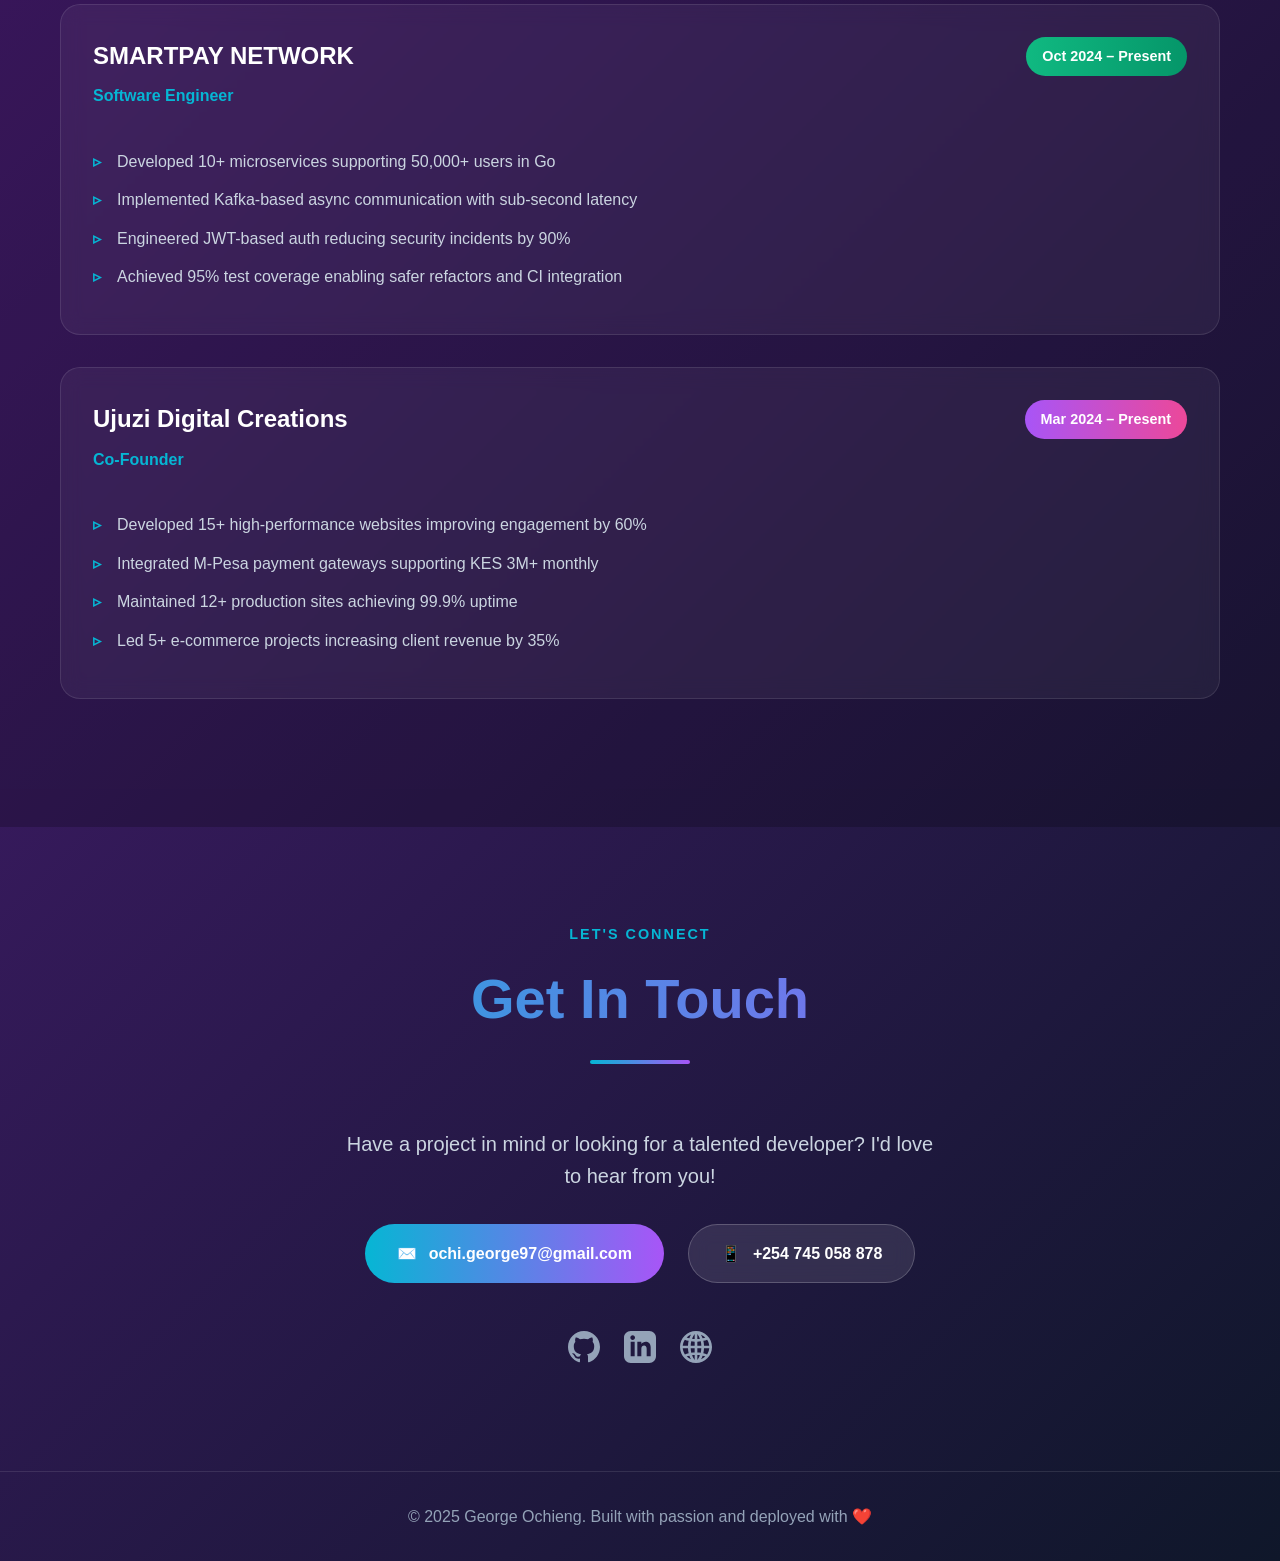
==== commit 84019c76: "Initial commit: Interactive portfolio" ====
--- a/index.html
+++ b/index.html
@@ -1006,7 +1006,7 @@
               <span class="tech-tag">M-Pesa API</span>
             </div>
             <div class="project-links">
-              <a href="https://riana.co" class="project-btn project-btn-primary" target="_blank">
+              <a href="https://www.ujuzicreations.co.ke/" class="project-btn project-btn-primary" target="_blank">
                 Live <span>→</span>
               </a>
             </div>
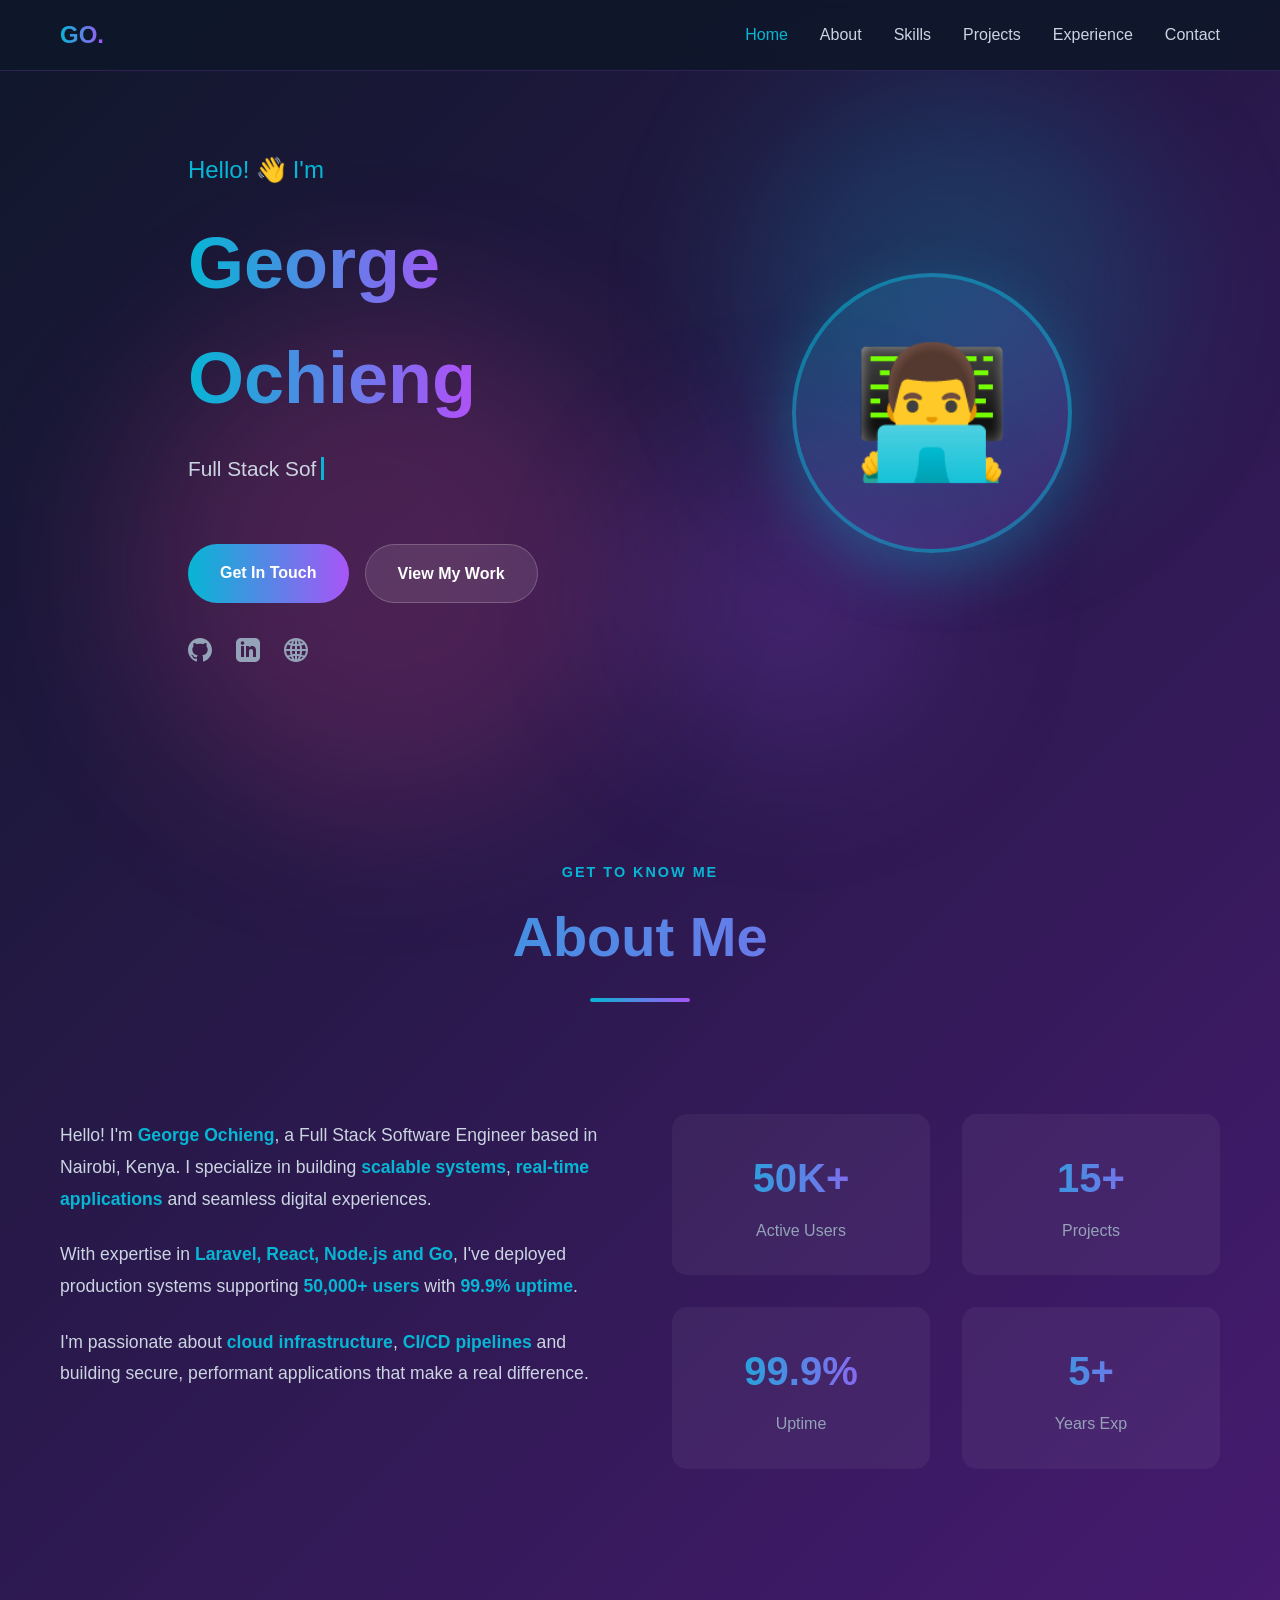
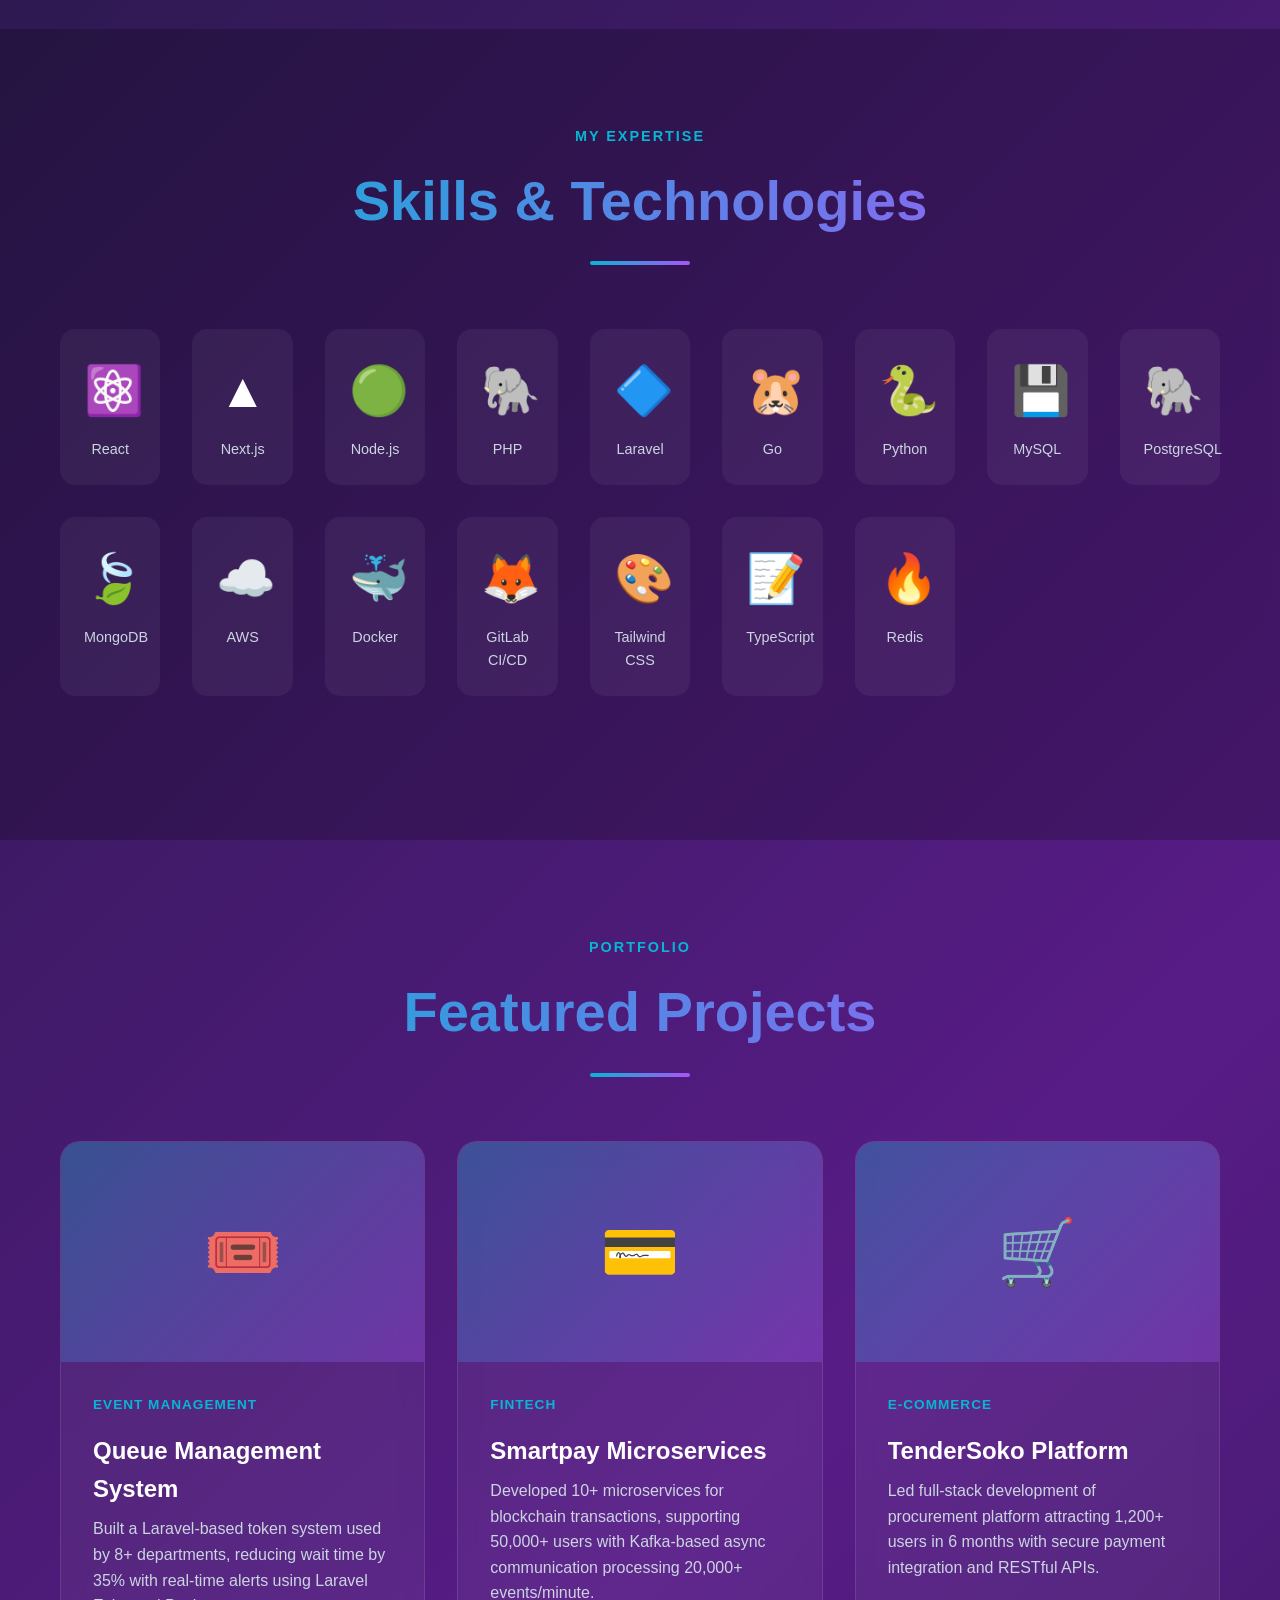
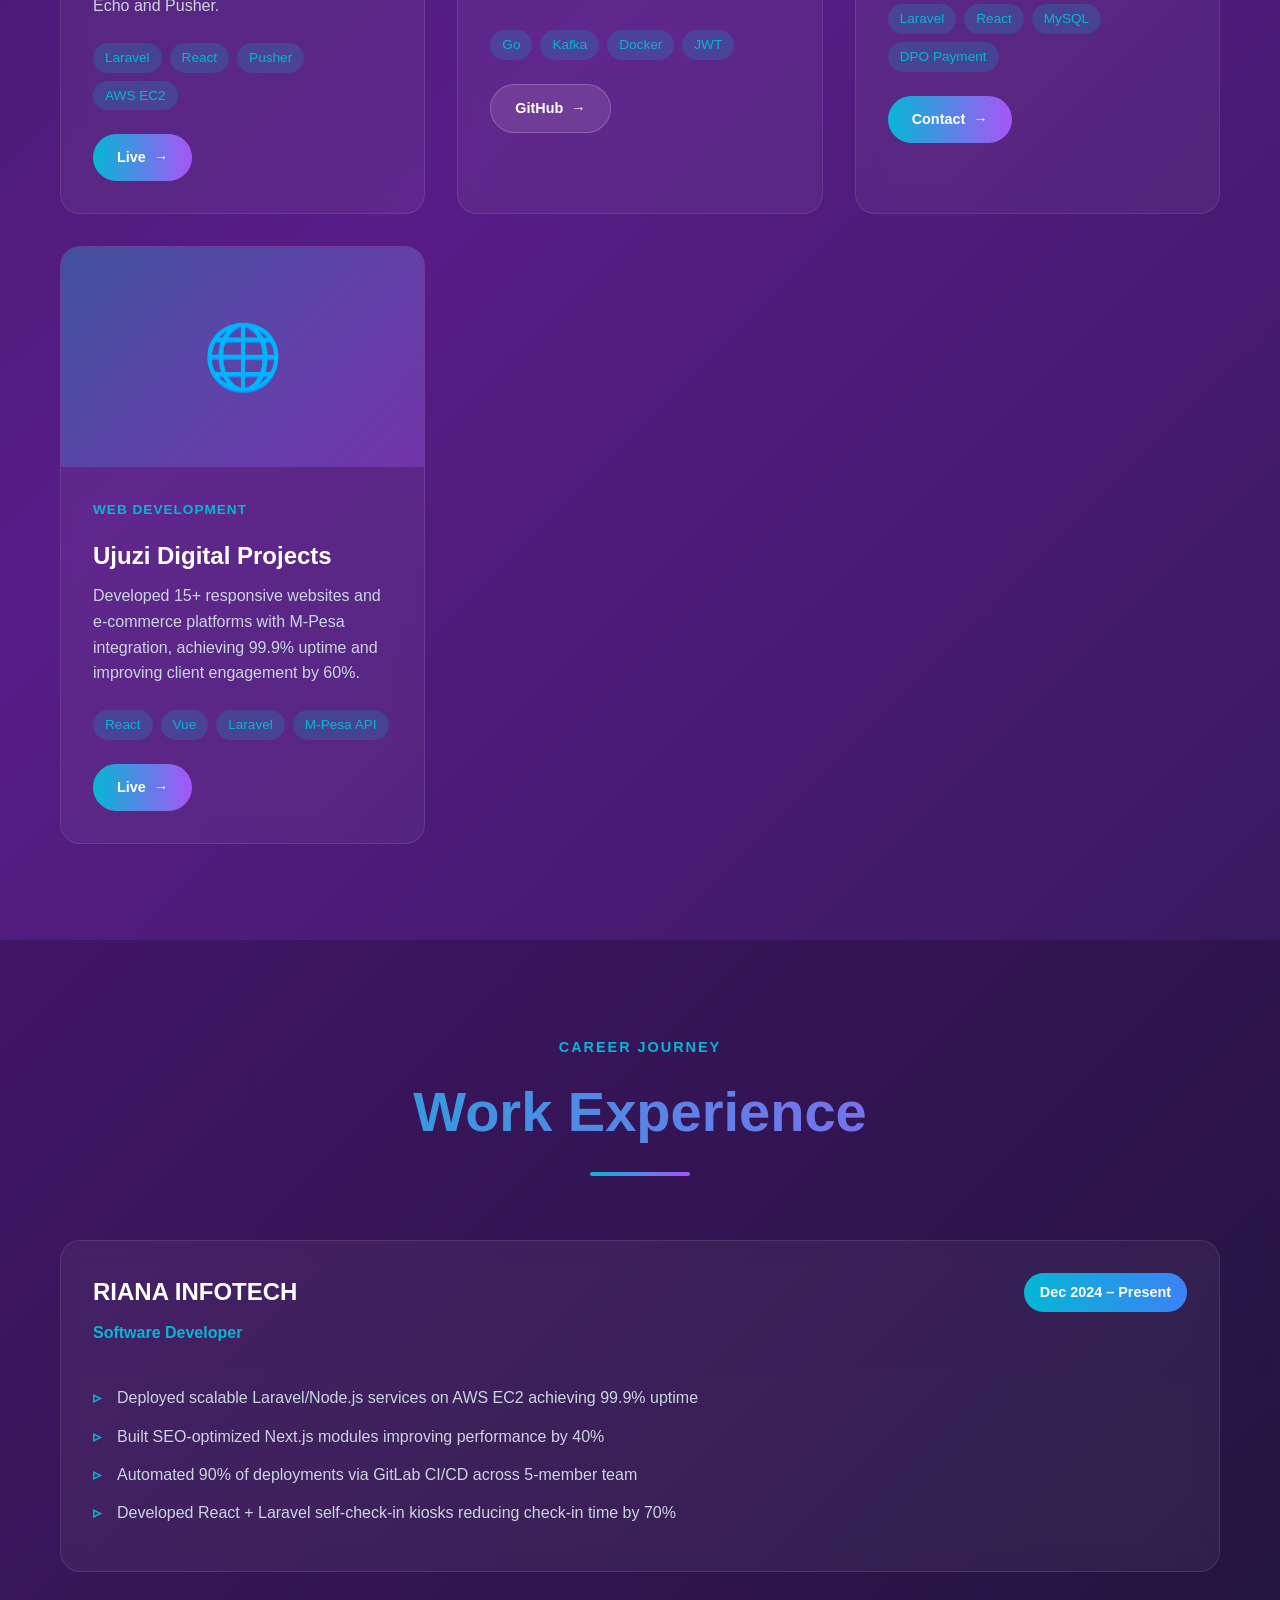
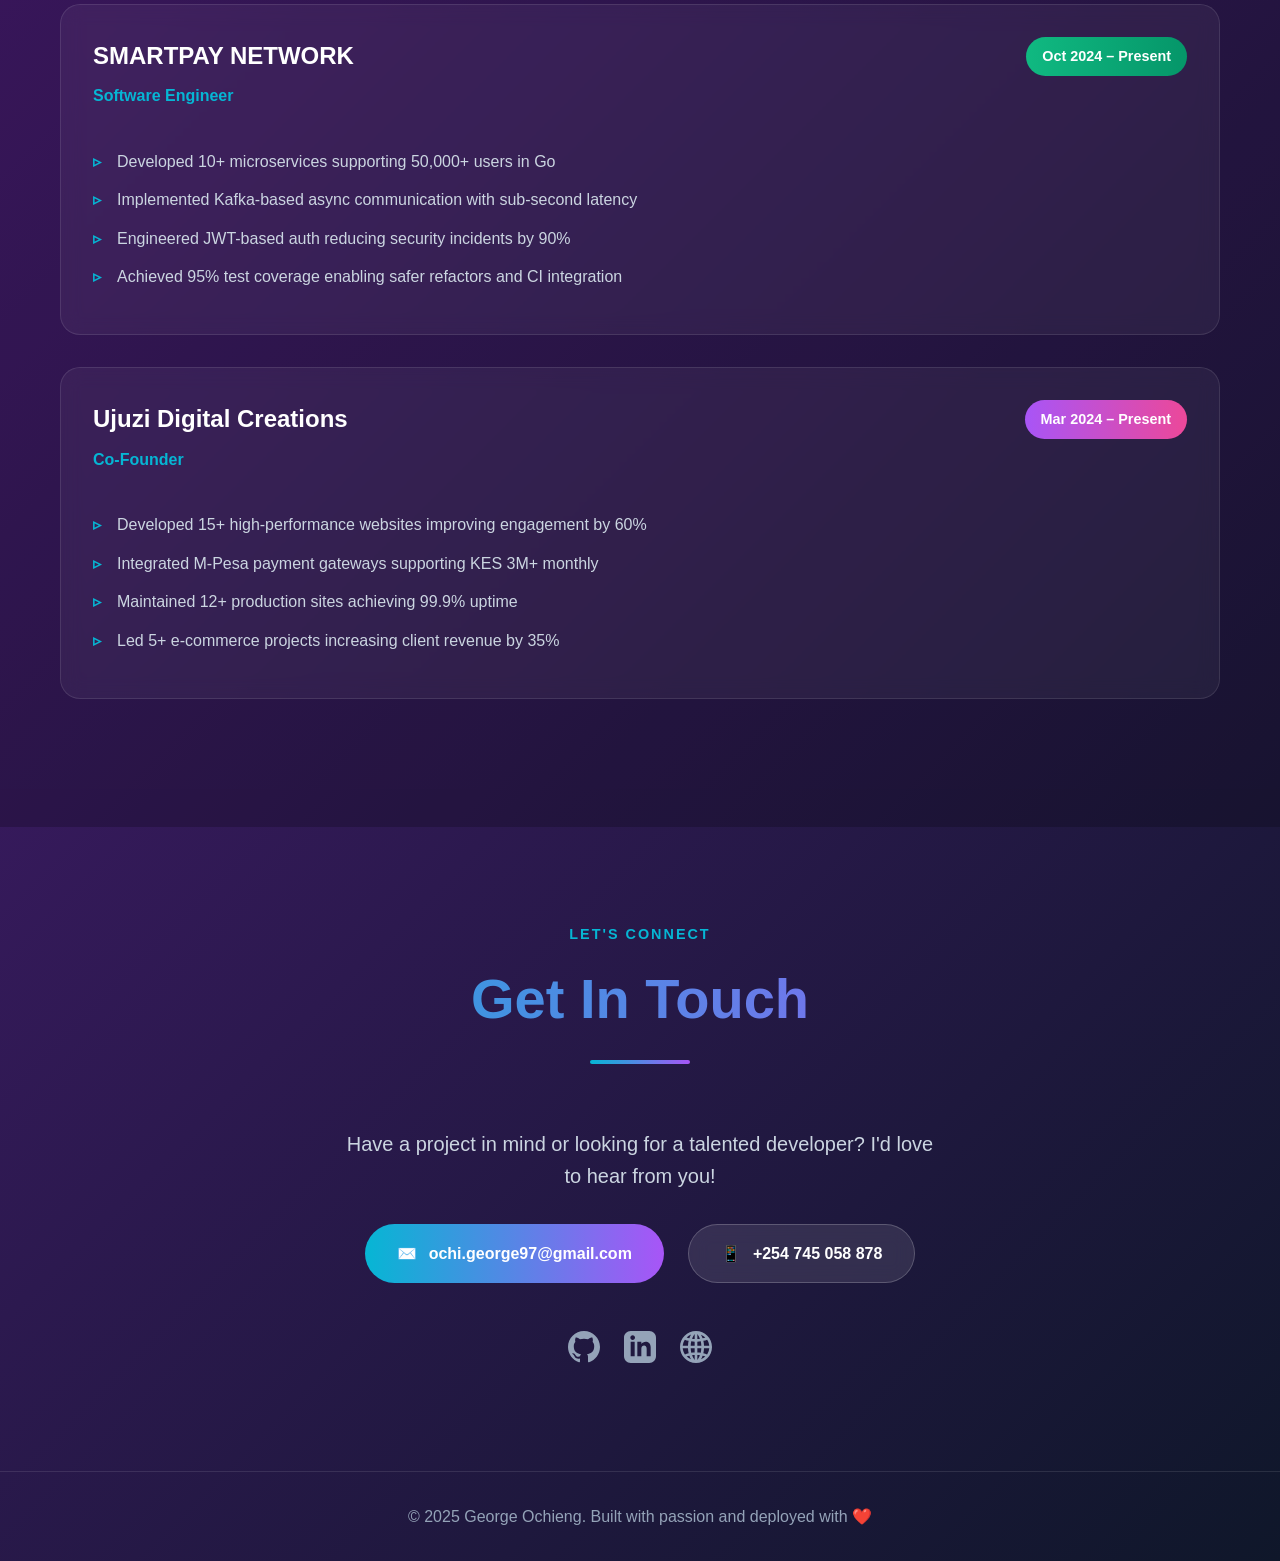
==== commit 30682fd8: "Initial commit: Interactive portfolio" ====
--- a/index.html
+++ b/index.html
@@ -801,15 +801,15 @@
         <div class="about-text">
           <p>
             Hello! I'm <span class="highlight">George Ochieng</span>, a Full Stack Software Engineer based in Nairobi, Kenya. 
-            I specialize in building <span class="highlight">scalable systems</span>, <span class="highlight">real-time applications</span>, 
+            I specialize in building <span class="highlight">scalable systems</span>, <span class="highlight">real-time applications</span>
             and seamless digital experiences.
           </p>
           <p>
-            With expertise in <span class="highlight">Laravel, React, Node.js, and Go</span>, I've deployed production systems 
+            With expertise in <span class="highlight">Laravel, React, Node.js and Go</span>, I've deployed production systems 
             supporting <span class="highlight">50,000+ users</span> with <span class="highlight">99.9% uptime</span>.
           </p>
           <p>
-            I'm passionate about <span class="highlight">cloud infrastructure</span>, <span class="highlight">CI/CD pipelines</span>, 
+            I'm passionate about <span class="highlight">cloud infrastructure</span>, <span class="highlight">CI/CD pipelines</span>
             and building secure, performant applications that make a real difference.
           </p>
         </div>
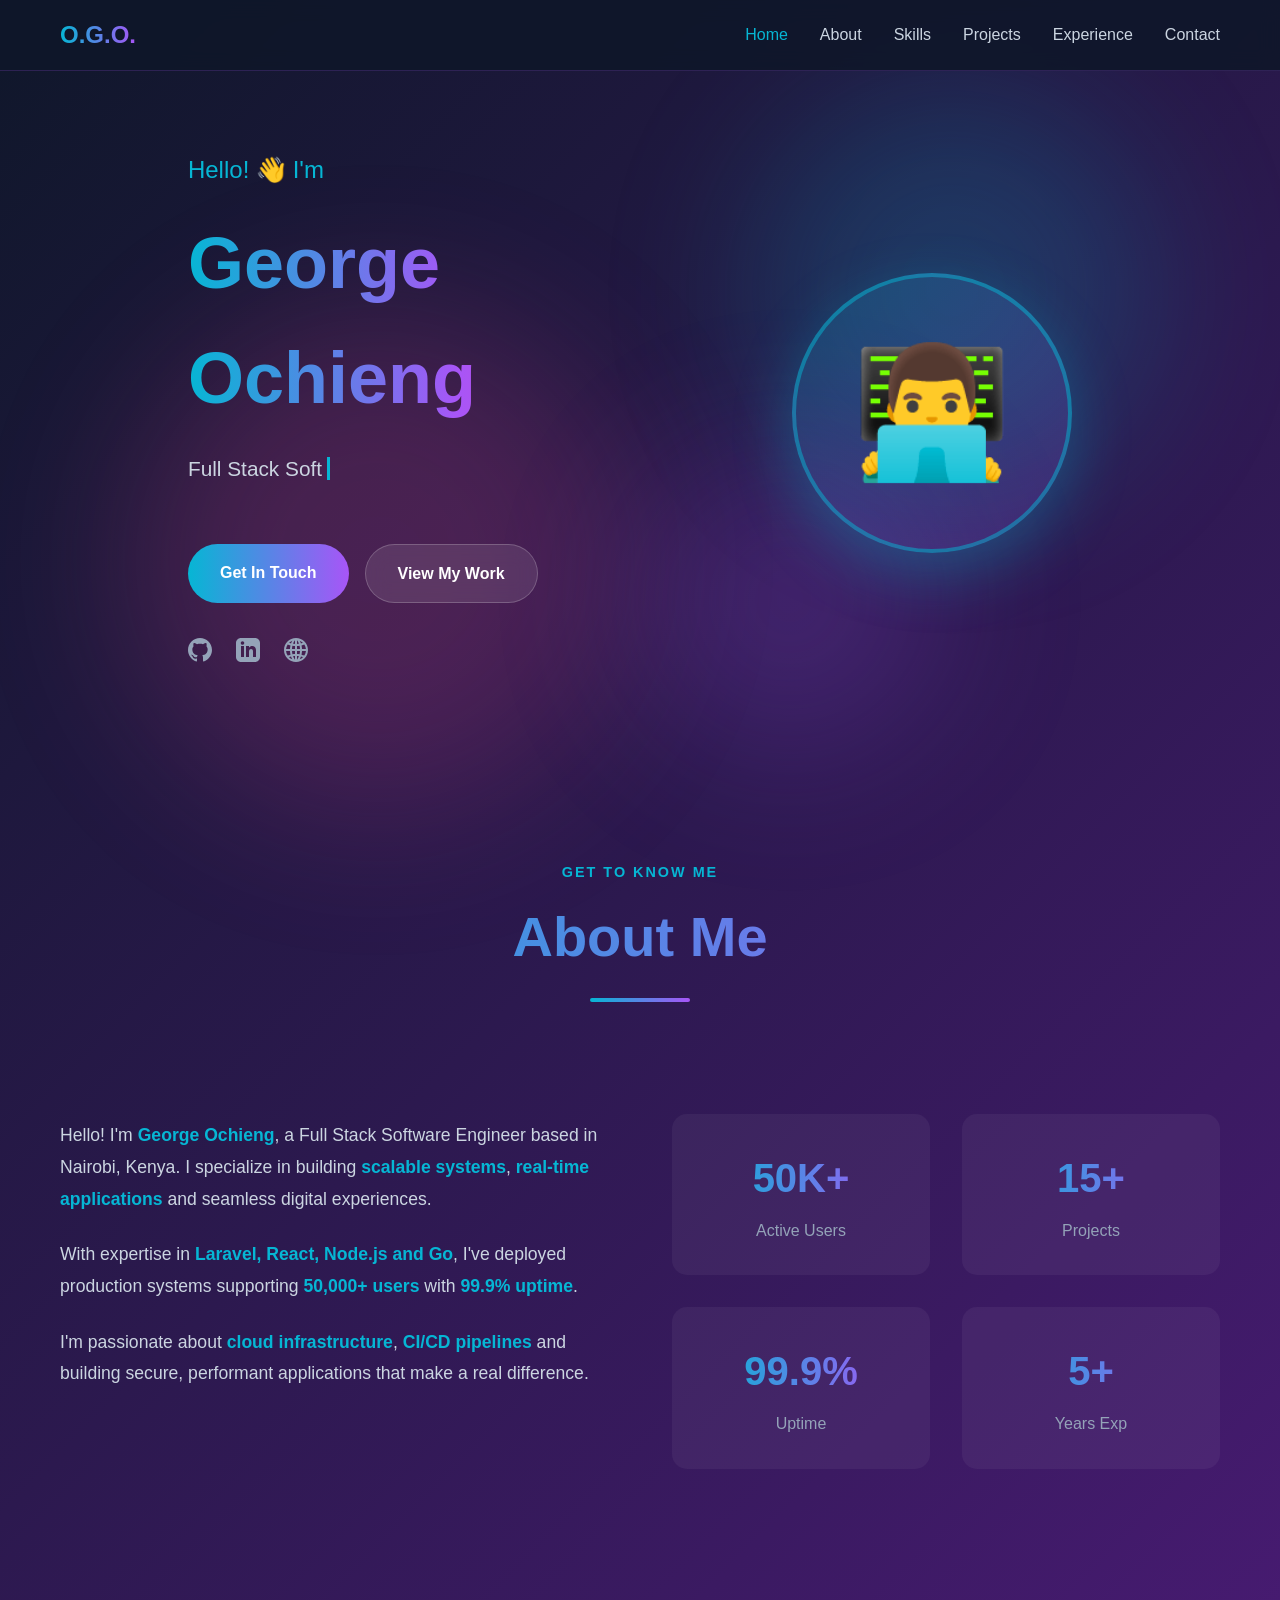
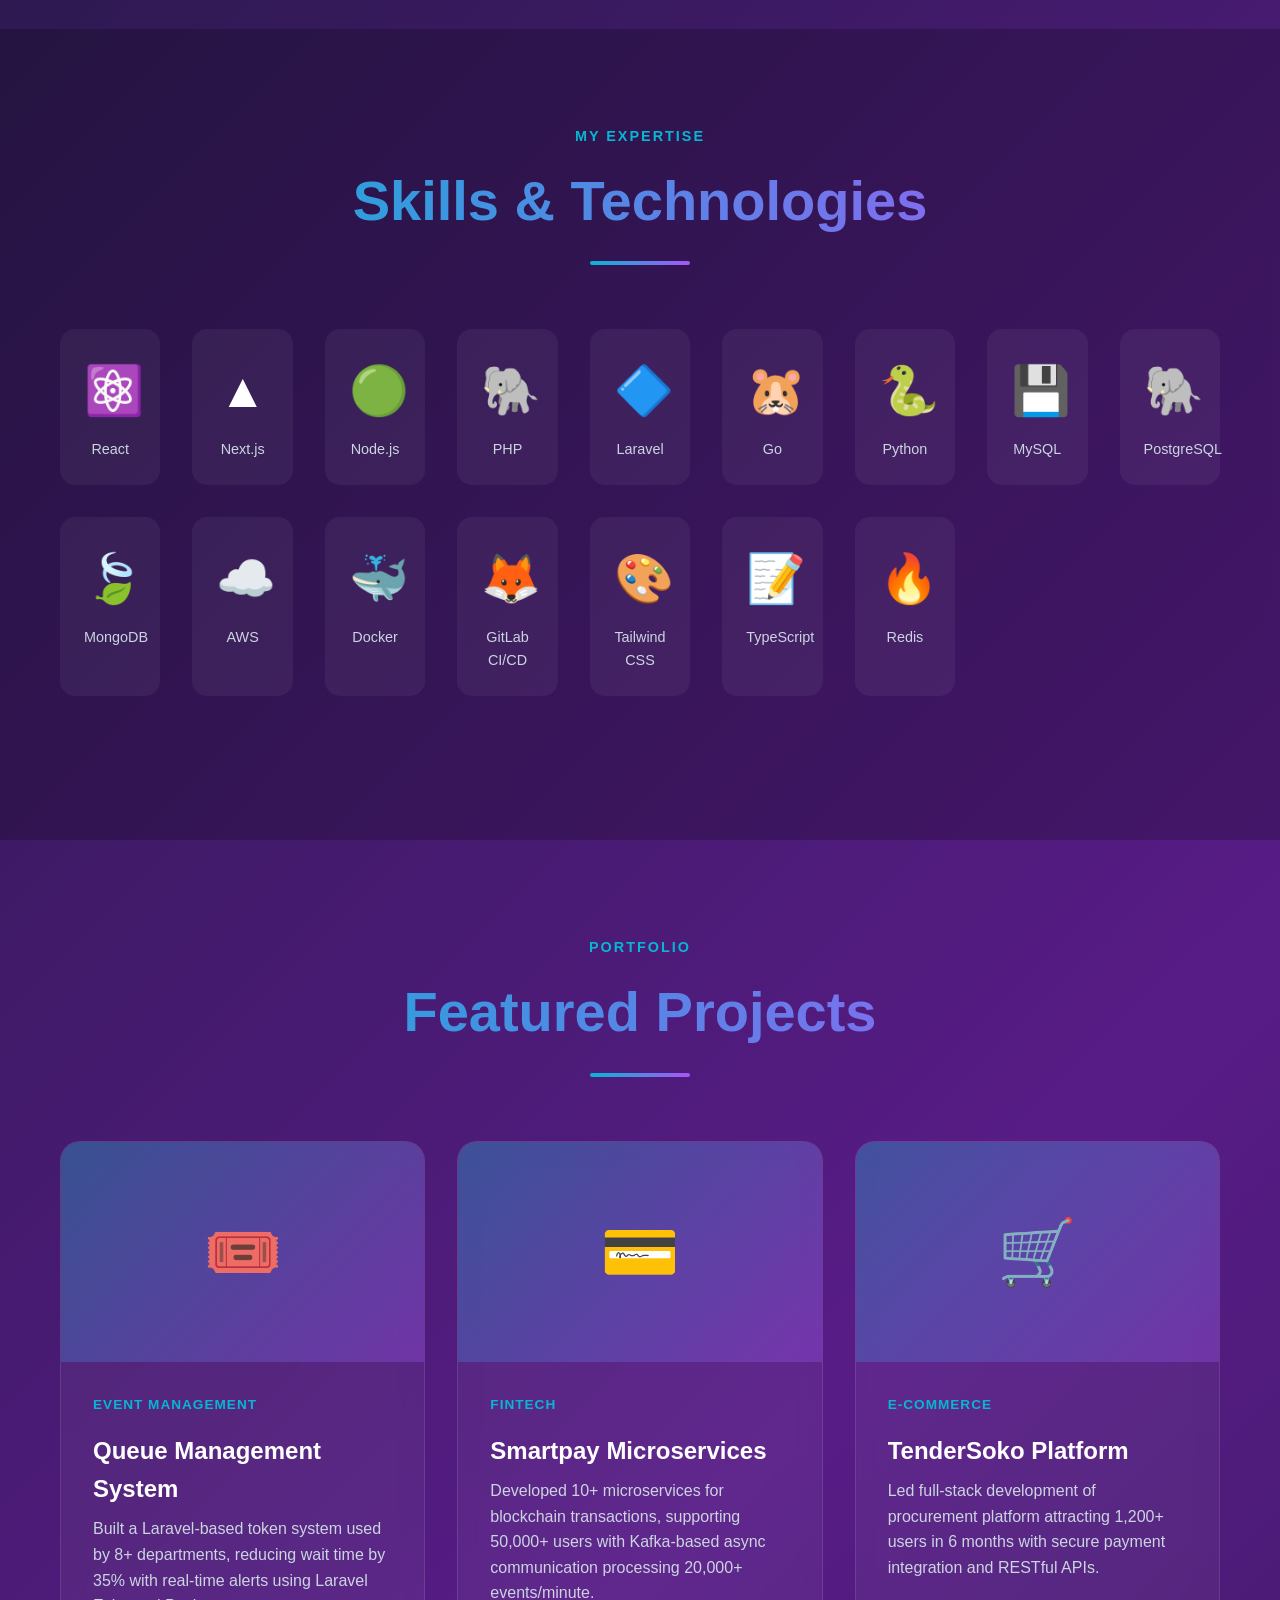
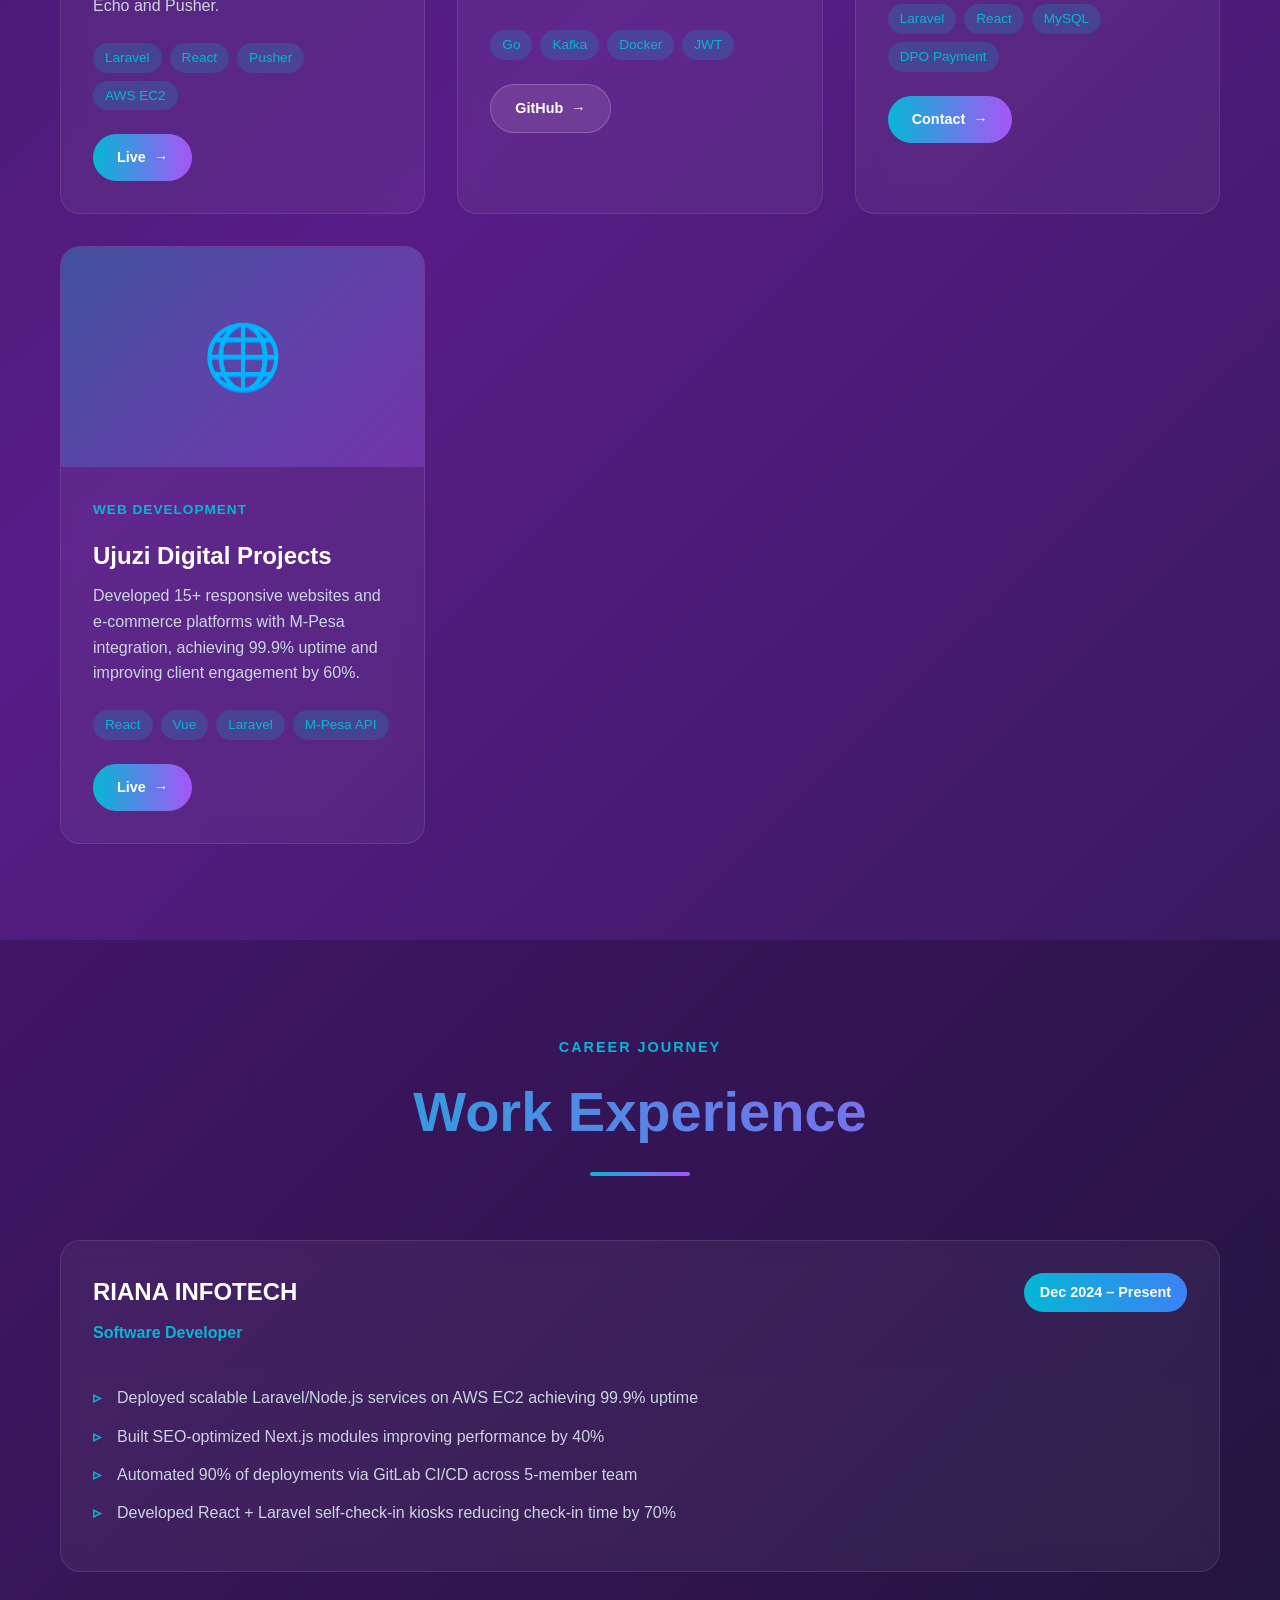
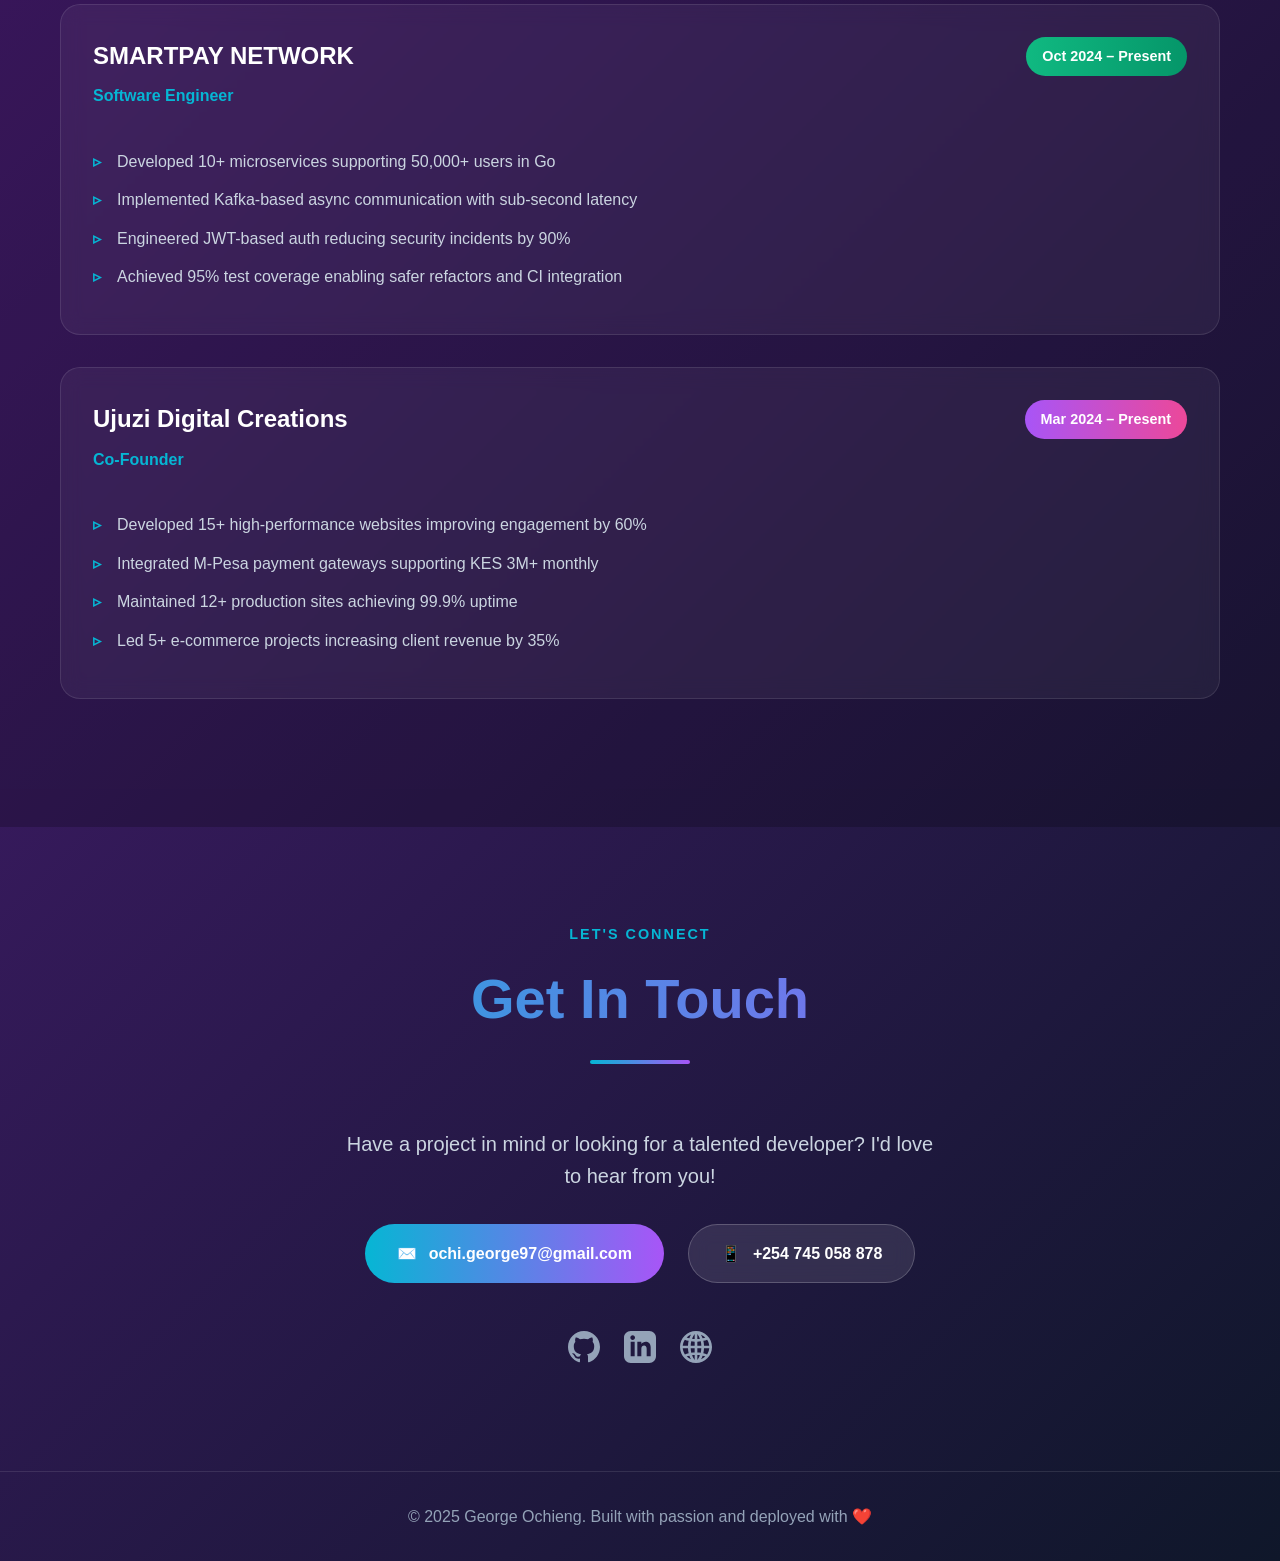
==== commit d5a91745: "Initial commit: Interactive portfolio" ====
--- a/index.html
+++ b/index.html
@@ -739,7 +739,7 @@
   <!-- Navigation -->
   <nav>
     <div class="container">
-      <div class="logo">GO.</div>
+      <div class="logo">O.G.O.</div>
       <button class="menu-toggle" onclick="toggleMenu()">☰</button>
       <ul class="nav-links" id="navLinks">
         <li><a href="#home" onclick="closeMenu()">Home</a></li>
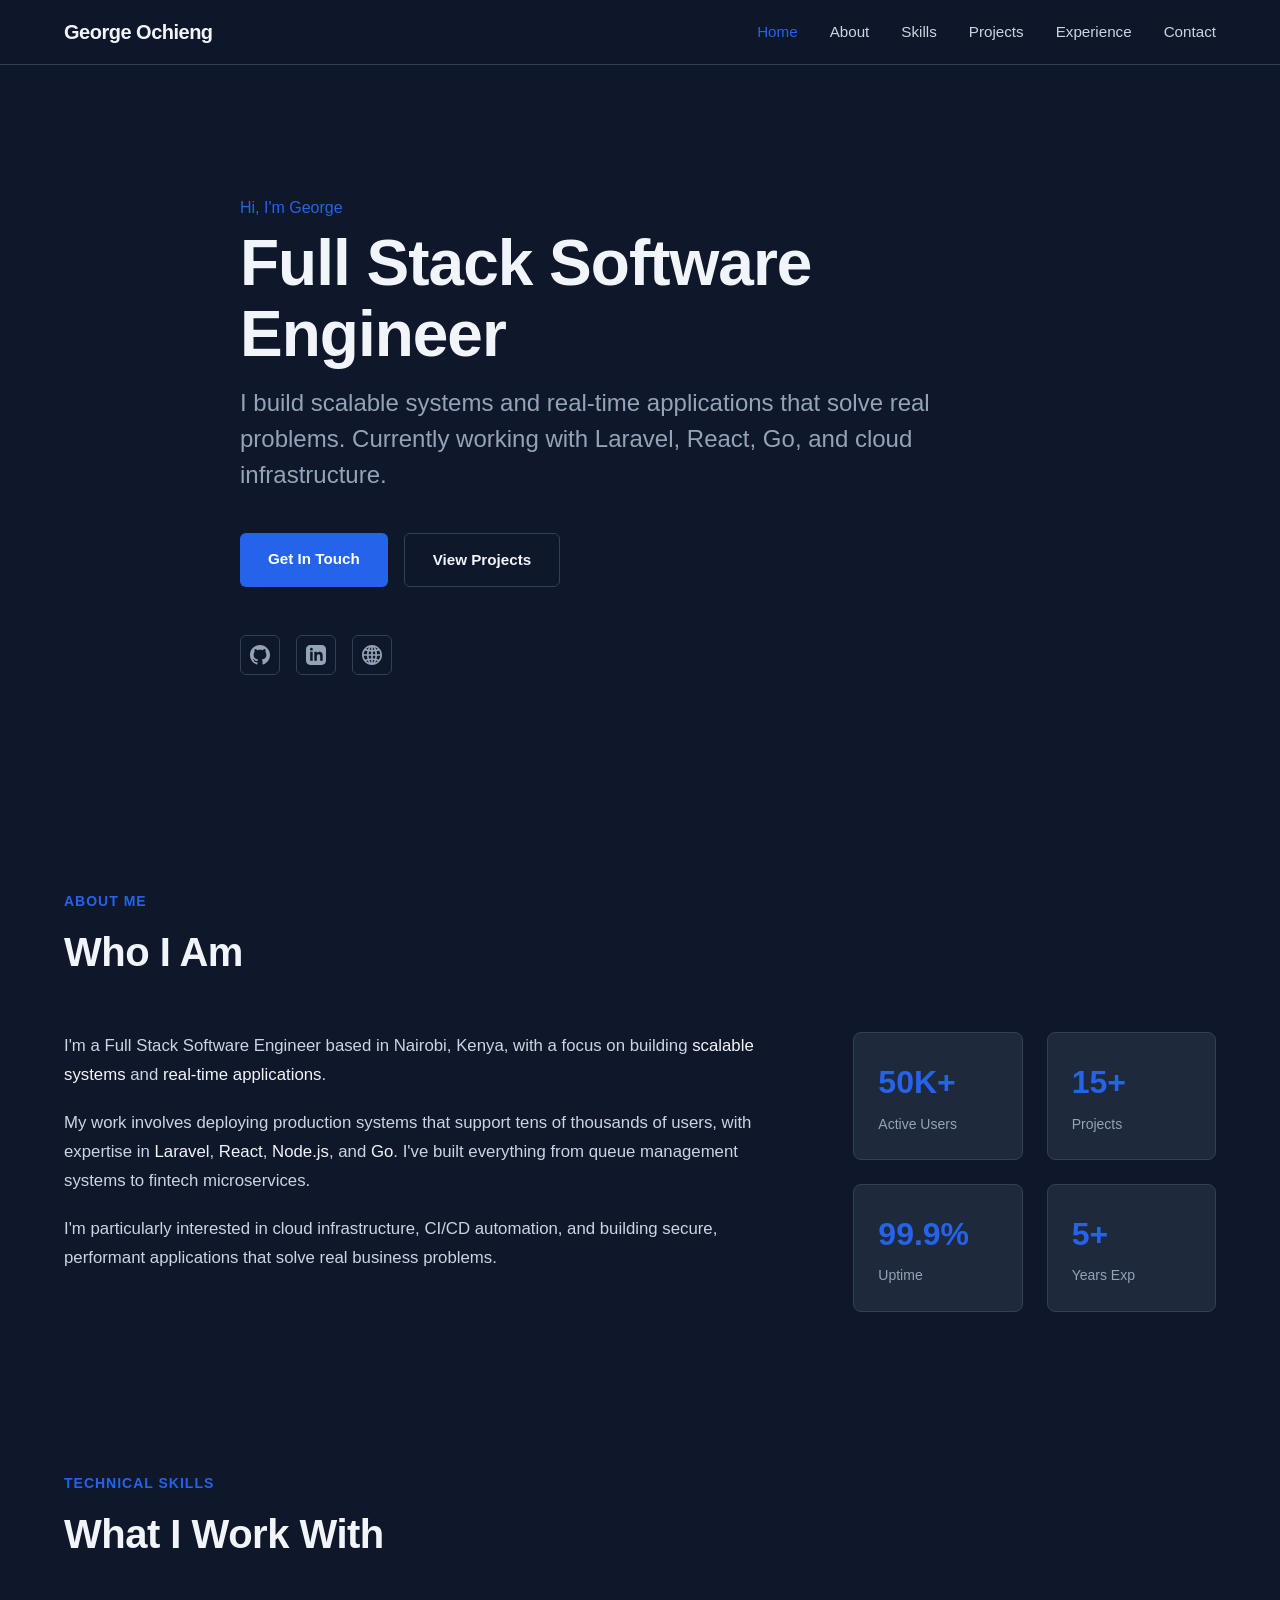
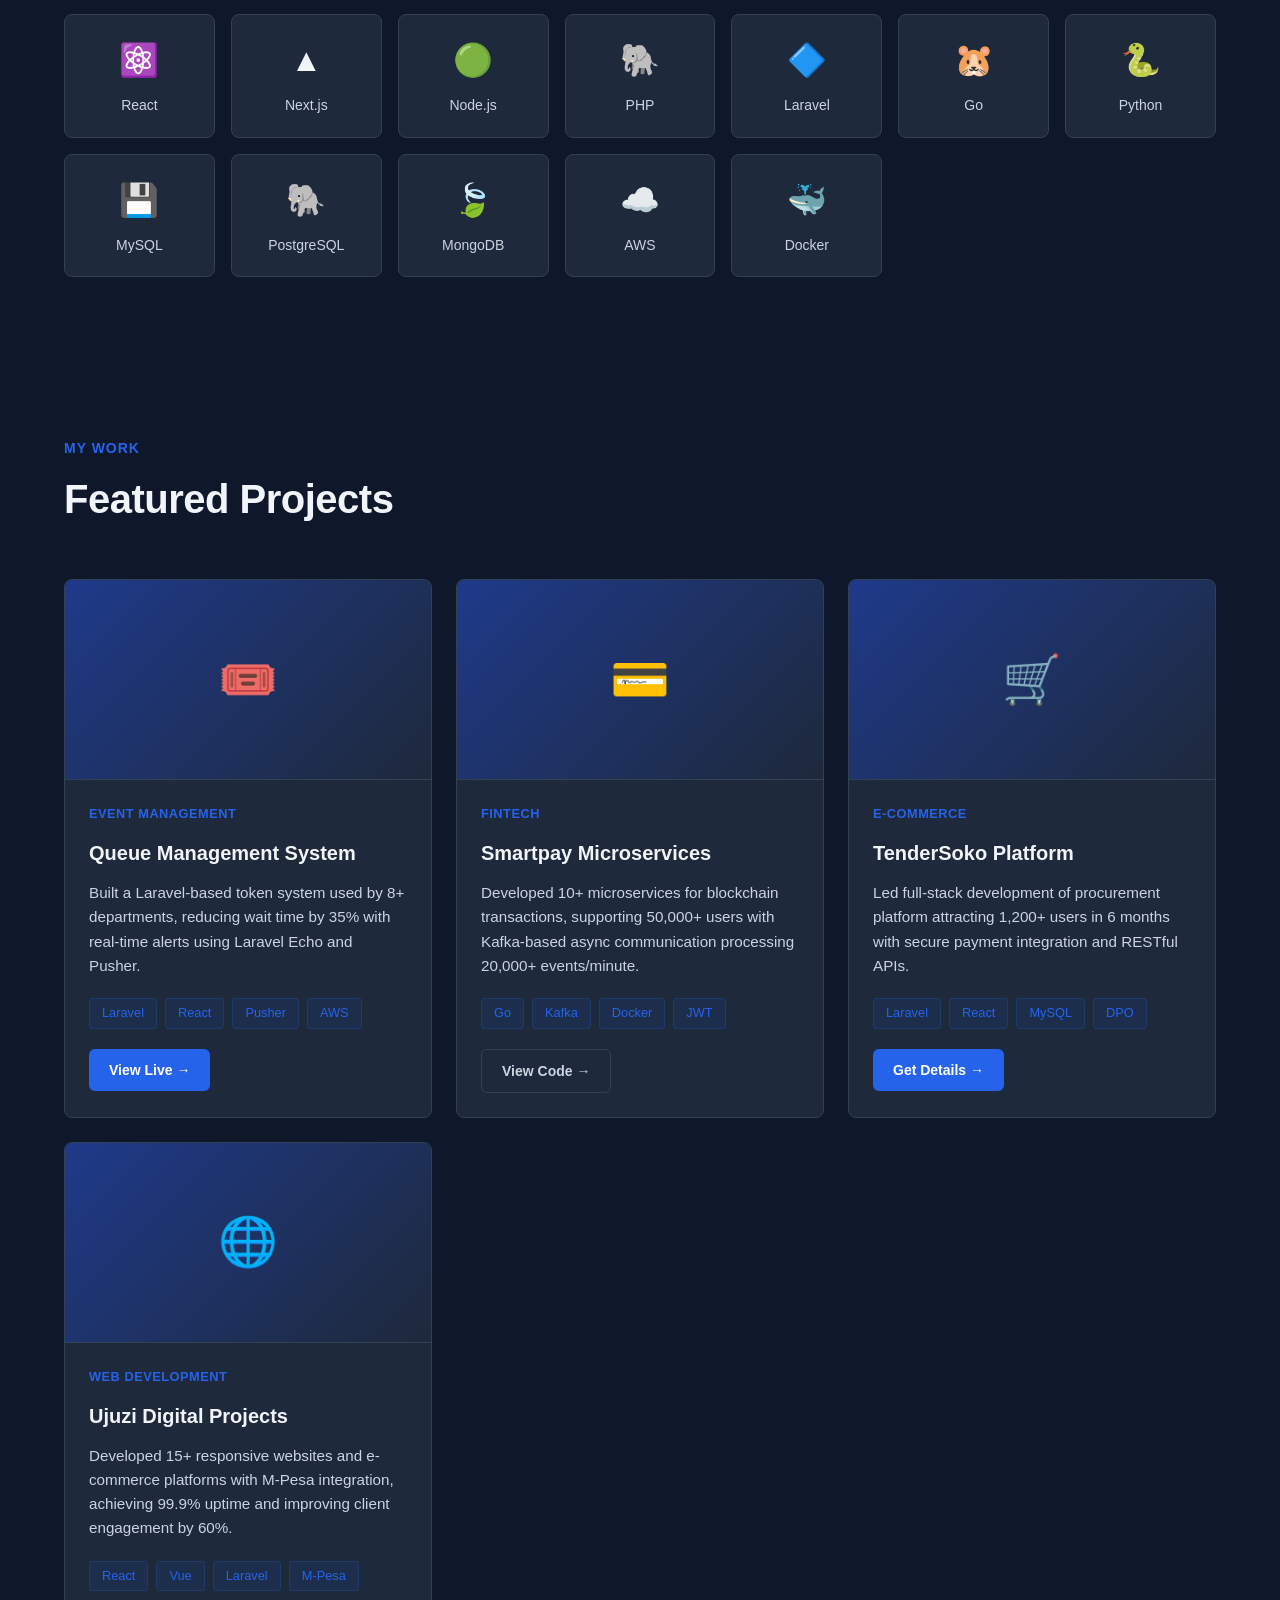
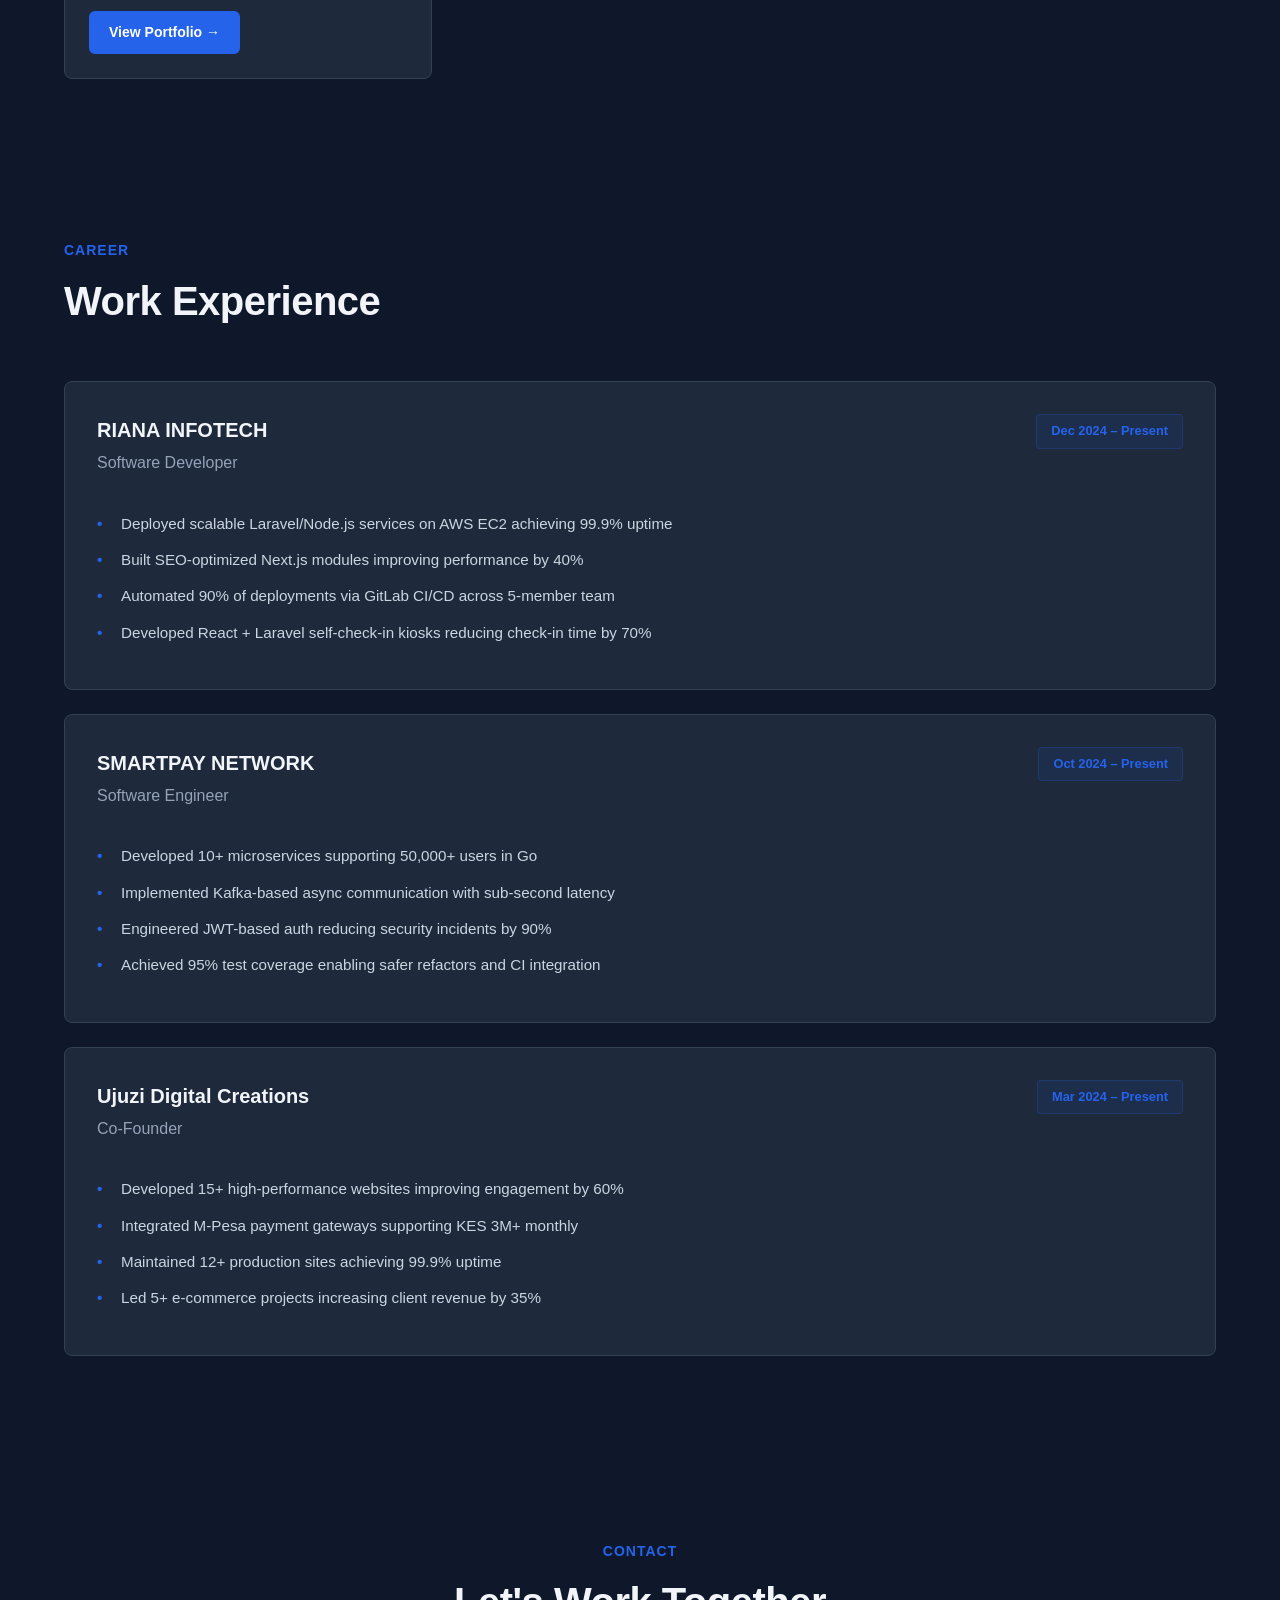
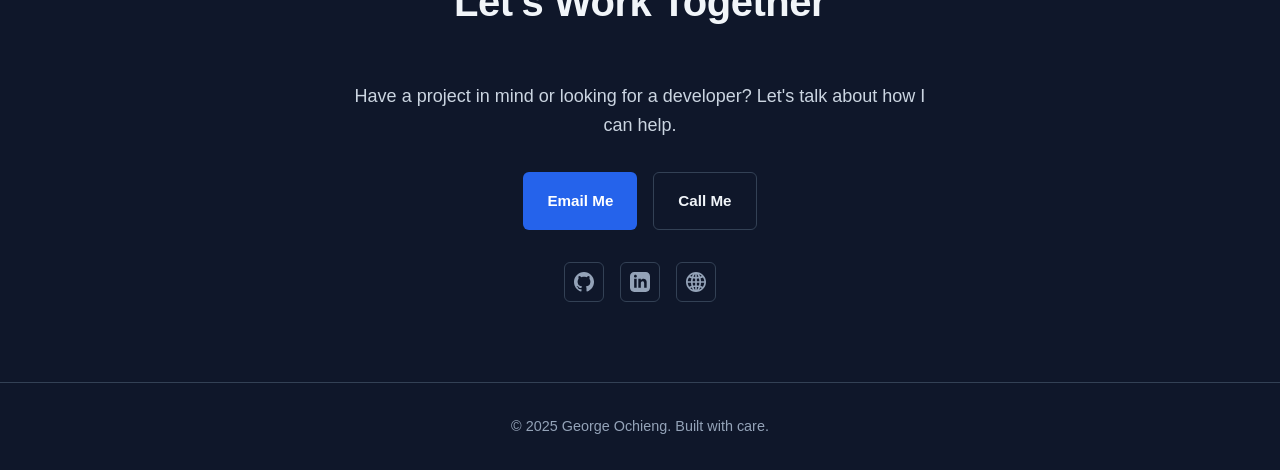
==== commit c1f29ded: "Update portfolio design" ====
--- a/index.html
+++ b/index.html
@@ -14,75 +14,30 @@
     }
 
     :root {
-      --primary: #06b6d4;
-      --secondary: #a855f7;
-      --accent: #ec4899;
-      --dark: #0f172a;
-      --darker: #020617;
+      --primary: #2563eb;
+      --primary-dark: #1e40af;
+      --accent: #059669;
+      --bg-primary: #0f172a;
+      --bg-secondary: #1e293b;
+      --text-primary: #f1f5f9;
+      --text-secondary: #cbd5e1;
+      --text-muted: #94a3b8;
+      --border: #334155;
     }
 
     body {
-      font-family: -apple-system, BlinkMacSystemFont, 'Segoe UI', Roboto, sans-serif;
-      background: linear-gradient(135deg, #0f172a 0%, #581c87 50%, #0f172a 100%);
-      color: white;
+      font-family: -apple-system, BlinkMacSystemFont, 'Segoe UI', Roboto, 'Helvetica Neue', Arial, sans-serif;
+      background: var(--bg-primary);
+      color: var(--text-primary);
       line-height: 1.6;
       overflow-x: hidden;
-    }
-
-    /* Animated Background */
-    .bg-orb {
-      position: fixed;
-      border-radius: 50%;
-      filter: blur(80px);
-      opacity: 0.2;
-      pointer-events: none;
-      z-index: 0;
-    }
-
-    .orb-1 {
-      top: 10%;
-      right: 10%;
-      width: 400px;
-      height: 400px;
-      background: var(--primary);
-      animation: float 8s ease-in-out infinite;
-    }
-
-    .orb-2 {
-      bottom: 10%;
-      left: 10%;
-      width: 500px;
-      height: 500px;
-      background: var(--accent);
-      animation: float 10s ease-in-out infinite reverse;
-    }
-
-    .orb-3 {
-      top: 50%;
-      left: 50%;
-      width: 300px;
-      height: 300px;
-      background: var(--secondary);
-      animation: pulse 6s ease-in-out infinite;
-    }
-
-    @keyframes float {
-      0%, 100% { transform: translateY(0) scale(1); }
-      50% { transform: translateY(-30px) scale(1.1); }
-    }
-
-    @keyframes pulse {
-      0%, 100% { transform: translate(-50%, -50%) scale(1); opacity: 0.2; }
-      50% { transform: translate(-50%, -50%) scale(1.2); opacity: 0.3; }
     }
 
     /* Container */
     .container {
       max-width: 1200px;
       margin: 0 auto;
-      padding: 0 20px;
-      position: relative;
-      z-index: 1;
+      padding: 0 24px;
     }
 
     /* Navigation */
@@ -91,9 +46,9 @@
       top: 0;
       left: 0;
       right: 0;
-      background: rgba(15, 23, 42, 0.9);
-      backdrop-filter: blur(10px);
-      border-bottom: 1px solid rgba(168, 85, 247, 0.2);
+      background: rgba(15, 23, 42, 0.95);
+      backdrop-filter: blur(8px);
+      border-bottom: 1px solid var(--border);
       padding: 1rem 0;
       z-index: 1000;
     }
@@ -105,12 +60,10 @@
     }
 
     .logo {
-      font-size: 1.5rem;
-      font-weight: bold;
-      background: linear-gradient(90deg, var(--primary), var(--secondary));
-      -webkit-background-clip: text;
-      -webkit-text-fill-color: transparent;
-      background-clip: text;
+      font-size: 1.25rem;
+      font-weight: 700;
+      color: var(--text-primary);
+      letter-spacing: -0.5px;
     }
 
     .nav-links {
@@ -120,10 +73,10 @@
     }
 
     .nav-links a {
-      color: #cbd5e1;
+      color: var(--text-secondary);
       text-decoration: none;
-      transition: color 0.3s;
-      text-transform: capitalize;
+      transition: color 0.2s;
+      font-size: 0.95rem;
     }
 
     .nav-links a:hover {
@@ -141,450 +94,354 @@
 
     /* Hero Section */
     .hero {
-      min-height: 85vh;
+      min-height: 90vh;
+      display: flex;
+      align-items: center;
+      padding: 140px 0 80px 0;
+    }
+
+    .hero-content {
+      max-width: 800px;
+    }
+
+    .hero-greeting {
+      font-size: 1rem;
+      color: var(--primary);
+      margin-bottom: 0.5rem;
+      font-weight: 500;
+    }
+
+    .hero h1 {
+      font-size: clamp(2.5rem, 6vw, 4rem);
+      font-weight: 700;
+      color: var(--text-primary);
+      margin-bottom: 1rem;
+      letter-spacing: -1px;
+      line-height: 1.1;
+    }
+
+    .hero-tagline {
+      font-size: clamp(1.1rem, 2vw, 1.5rem);
+      color: var(--text-muted);
+      margin-bottom: 2.5rem;
+      line-height: 1.5;
+    }
+
+    .cta-buttons {
+      display: flex;
+      gap: 1rem;
+      flex-wrap: wrap;
+      margin-bottom: 3rem;
+    }
+
+    .btn {
+      padding: 0.875rem 1.75rem;
+      border-radius: 6px;
+      text-decoration: none;
+      font-weight: 600;
+      font-size: 0.95rem;
+      transition: all 0.2s;
+      display: inline-block;
+    }
+
+    .btn-primary {
+      background: var(--primary);
+      color: white;
+    }
+
+    .btn-primary:hover {
+      background: var(--primary-dark);
+      transform: translateY(-1px);
+    }
+
+    .btn-secondary {
+      background: transparent;
+      border: 1px solid var(--border);
+      color: var(--text-primary);
+    }
+
+    .btn-secondary:hover {
+      border-color: var(--primary);
+      color: var(--primary);
+    }
+
+    .social-links {
+      display: flex;
+      gap: 1rem;
+    }
+
+    .social-links a {
+      color: var(--text-muted);
+      font-size: 1.25rem;
+      transition: color 0.2s;
+      width: 40px;
+      height: 40px;
       display: flex;
       align-items: center;
       justify-content: center;
-      text-align: left;
-      padding: 120px 0 60px 0;
-    }
-
-    .hero-content {
-      display: flex;
-      align-items: center;
-      gap: 4rem;
-      flex-wrap: wrap;
-    }
-
-    .hero-text {
-      flex: 1;
-      min-width: 300px;
-    }
-
-    .hero-greeting {
-      font-size: clamp(1.2rem, 3vw, 1.5rem);
-      color: var(--primary);
-      margin-bottom: 1rem;
-      animation: fadeInUp 0.8s ease-out;
-    }
-
-    .hero h1 {
-      font-size: clamp(2.5rem, 6vw, 4.5rem);
-      font-weight: bold;
-      background: linear-gradient(90deg, var(--primary), var(--secondary), var(--accent));
-      -webkit-background-clip: text;
-      -webkit-text-fill-color: transparent;
-      background-clip: text;
-      margin-bottom: 1rem;
-      animation: fadeInUp 1s ease-out 0.2s backwards;
-    }
-
-    .hero-tagline {
-      font-size: clamp(1.1rem, 2vw, 1.3rem);
-      color: #cbd5e1;
-      margin-bottom: 2rem;
-      animation: fadeInUp 1s ease-out 0.4s backwards;
-      min-height: 60px;
-    }
-
-    /* Typewriter Animation */
-    .typewriter-text {
-      border-right: 3px solid var(--primary);
-      padding-right: 5px;
-      animation: blink 0.7s infinite;
-    }
-
-    @keyframes blink {
-      0%, 50% { border-color: var(--primary); }
-      51%, 100% { border-color: transparent; }
-    }
-
-    .hero-image {
-      flex: 0 0 300px;
-      animation: fadeInUp 1s ease-out 0.6s backwards;
-    }
-
-    .profile-img {
-      width: 280px;
-      height: 280px;
-      border-radius: 50%;
-      border: 4px solid rgba(6, 182, 212, 0.5);
-      box-shadow: 0 20px 60px rgba(6, 182, 212, 0.3);
-      object-fit: cover;
-      background: linear-gradient(135deg, rgba(6, 182, 212, 0.2), rgba(168, 85, 247, 0.2));
-      display: flex;
-      align-items: center;
-      justify-content: center;
-      font-size: 8rem;
-      animation: float 3s ease-in-out infinite;
-    }
-
-    .cta-buttons {
-      display: flex;
-      gap: 1rem;
-      flex-wrap: wrap;
-      animation: fadeInUp 1s ease-out 0.6s backwards;
-    }
-
-    .btn {
-      padding: 1rem 2rem;
-      border-radius: 50px;
-      text-decoration: none;
-      font-weight: 600;
-      transition: all 0.3s;
-      display: inline-block;
-    }
-
-    .btn-primary {
-      background: linear-gradient(90deg, var(--primary), var(--secondary));
-      color: white;
-    }
-
-    .btn-primary:hover {
-      transform: scale(1.05);
-      box-shadow: 0 10px 40px rgba(168, 85, 247, 0.4);
-    }
-
-    .btn-secondary {
-      background: rgba(255, 255, 255, 0.1);
-      backdrop-filter: blur(10px);
-      border: 1px solid rgba(255, 255, 255, 0.2);
-      color: white;
-    }
-
-    .btn-secondary:hover {
-      background: rgba(255, 255, 255, 0.2);
-      transform: scale(1.05);
-    }
-
-    .social-links {
-      display: flex;
-      gap: 1.5rem;
-      margin-top: 2rem;
-      animation: fadeInUp 1s ease-out 0.8s backwards;
-    }
-
-    .social-links a {
-      color: #94a3b8;
-      font-size: 1.5rem;
-      transition: all 0.3s;
+      border: 1px solid var(--border);
+      border-radius: 6px;
     }
 
     .social-links a:hover {
       color: var(--primary);
-      transform: scale(1.2);
+      border-color: var(--primary);
     }
 
     /* Section Styles */
     section {
-      padding: 6rem 0;
-      position: relative;
+      padding: 5rem 0;
     }
 
     .section-header {
-      text-align: center;
-      margin-bottom: 4rem;
+      margin-bottom: 3rem;
     }
 
     .section-subtitle {
       color: var(--primary);
       text-transform: uppercase;
-      font-size: 0.9rem;
+      font-size: 0.875rem;
       font-weight: 600;
-      letter-spacing: 2px;
+      letter-spacing: 1px;
       margin-bottom: 0.5rem;
     }
 
     .section-title {
-      font-size: clamp(2.5rem, 5vw, 3.5rem);
-      font-weight: bold;
-      background: linear-gradient(90deg, var(--primary), var(--secondary));
-      -webkit-background-clip: text;
-      -webkit-text-fill-color: transparent;
-      background-clip: text;
-    }
-
-    .section-underline {
-      width: 100px;
-      height: 4px;
-      background: linear-gradient(90deg, var(--primary), var(--secondary));
-      margin: 1rem auto;
-      border-radius: 2px;
-    }
-
-    /* About Section with Image */
-    .about-content {
+      font-size: clamp(2rem, 4vw, 2.5rem);
+      font-weight: 700;
+      color: var(--text-primary);
+      letter-spacing: -0.5px;
+    }
+
+    /* About Section */
+    .about-grid {
+      display: grid;
+      grid-template-columns: 2fr 1fr;
+      gap: 4rem;
+      align-items: start;
+    }
+
+    .about-text {
+      font-size: 1.05rem;
+      color: var(--text-secondary);
+      line-height: 1.7;
+    }
+
+    .about-text p {
+      margin-bottom: 1.25rem;
+    }
+
+    .highlight {
+      color: var(--text-primary);
+      font-weight: 500;
+    }
+
+    .stats {
       display: grid;
       grid-template-columns: 1fr 1fr;
-      gap: 4rem;
-      align-items: center;
-      margin-bottom: 4rem;
-    }
-
-    .about-text {
-      font-size: 1.1rem;
-      color: #cbd5e1;
-      line-height: 1.8;
-    }
-
-    .about-text p {
-      margin-bottom: 1.5rem;
-    }
-
-    .highlight {
-      color: var(--primary);
-      font-weight: 600;
-    }
-
-    /* Skills with Icons */
+      gap: 1.5rem;
+    }
+
+    .stat-card {
+      padding: 1.5rem;
+      background: var(--bg-secondary);
+      border: 1px solid var(--border);
+      border-radius: 8px;
+    }
+
+    .stat-number {
+      font-size: 2rem;
+      font-weight: 700;
+      color: var(--primary);
+      margin-bottom: 0.25rem;
+    }
+
+    .stat-label {
+      color: var(--text-muted);
+      font-size: 0.875rem;
+    }
+
+    /* Skills Section */
     .skills-grid {
       display: grid;
-      grid-template-columns: repeat(auto-fit, minmax(100px, 1fr));
-      gap: 2rem;
-      margin-bottom: 3rem;
-    }
-
-    .skill-icon-item {
+      grid-template-columns: repeat(auto-fill, minmax(140px, 1fr));
+      gap: 1rem;
+    }
+
+    .skill-item {
+      padding: 1.25rem;
+      background: var(--bg-secondary);
+      border: 1px solid var(--border);
+      border-radius: 8px;
       text-align: center;
-      padding: 1.5rem;
-      background: rgba(255, 255, 255, 0.05);
-      border-radius: 15px;
-      transition: all 0.3s;
-      cursor: default;
-    }
-
-    .skill-icon-item:hover {
-      transform: translateY(-10px);
-      background: rgba(6, 182, 212, 0.1);
-      box-shadow: 0 10px 30px rgba(6, 182, 212, 0.2);
+      transition: all 0.2s;
+    }
+
+    .skill-item:hover {
+      border-color: var(--primary);
     }
 
     .skill-icon {
-      font-size: 3rem;
+      font-size: 2rem;
       margin-bottom: 0.5rem;
       display: block;
     }
 
     .skill-name {
-      font-size: 0.9rem;
-      color: #cbd5e1;
+      font-size: 0.875rem;
+      color: var(--text-secondary);
       font-weight: 500;
-    }
-
-    /* Stats */
-    .stats {
-      display: grid;
-      grid-template-columns: repeat(auto-fit, minmax(200px, 1fr));
-      gap: 2rem;
-      margin-top: 3rem;
-    }
-
-    .stat-card {
-      text-align: center;
-      padding: 2rem;
-      background: rgba(255, 255, 255, 0.05);
-      border-radius: 15px;
-      transition: all 0.3s;
-    }
-
-    .stat-card:hover {
-      transform: scale(1.05);
-      background: rgba(255, 255, 255, 0.08);
-    }
-
-    .stat-number {
-      font-size: 2.5rem;
-      font-weight: bold;
-      background: linear-gradient(90deg, var(--primary), var(--secondary));
-      -webkit-background-clip: text;
-      -webkit-text-fill-color: transparent;
-      background-clip: text;
-    }
-
-    .stat-label {
-      color: #94a3b8;
-      margin-top: 0.5rem;
     }
 
     /* Projects Section */
     .projects-grid {
       display: grid;
-      grid-template-columns: repeat(auto-fit, minmax(350px, 1fr));
-      gap: 2rem;
+      grid-template-columns: repeat(auto-fit, minmax(340px, 1fr));
+      gap: 1.5rem;
     }
 
     .project-card {
-      background: rgba(255, 255, 255, 0.05);
-      backdrop-filter: blur(10px);
-      border: 1px solid rgba(255, 255, 255, 0.1);
-      border-radius: 20px;
+      background: var(--bg-secondary);
+      border: 1px solid var(--border);
+      border-radius: 8px;
       overflow: hidden;
-      transition: all 0.3s;
+      transition: all 0.2s;
     }
 
     .project-card:hover {
-      transform: translateY(-10px);
       border-color: var(--primary);
-      box-shadow: 0 20px 60px rgba(6, 182, 212, 0.3);
     }
 
     .project-image {
       width: 100%;
-      height: 220px;
-      background: linear-gradient(135deg, rgba(6, 182, 212, 0.3), rgba(168, 85, 247, 0.3));
+      height: 200px;
+      background: linear-gradient(135deg, #1e3a8a 0%, #1e293b 100%);
       display: flex;
       align-items: center;
       justify-content: center;
-      font-size: 4rem;
-      position: relative;
-      overflow: hidden;
-    }
-
-    .project-image::before {
-      content: '';
-      position: absolute;
-      top: 0;
-      left: 0;
-      right: 0;
-      bottom: 0;
-      background: rgba(0, 0, 0, 0.3);
-      opacity: 0;
-      transition: opacity 0.3s;
-    }
-
-    .project-card:hover .project-image::before {
-      opacity: 1;
+      font-size: 3rem;
+      border-bottom: 1px solid var(--border);
     }
 
     .project-content {
-      padding: 2rem;
-    }
-
-    .project-title {
-      font-size: 1.5rem;
-      margin-bottom: 0.5rem;
-      color: white;
+      padding: 1.5rem;
     }
 
     .project-category {
       color: var(--primary);
-      font-size: 0.85rem;
+      font-size: 0.8rem;
       text-transform: uppercase;
       font-weight: 600;
-      letter-spacing: 1px;
-      margin-bottom: 1rem;
+      letter-spacing: 0.5px;
+      margin-bottom: 0.75rem;
+    }
+
+    .project-title {
+      font-size: 1.25rem;
+      margin-bottom: 0.75rem;
+      color: var(--text-primary);
+      font-weight: 600;
     }
 
     .project-description {
-      color: #cbd5e1;
-      margin-bottom: 1.5rem;
+      color: var(--text-secondary);
+      margin-bottom: 1.25rem;
       line-height: 1.6;
+      font-size: 0.95rem;
     }
 
     .project-tech {
       display: flex;
       flex-wrap: wrap;
       gap: 0.5rem;
-      margin-bottom: 1.5rem;
+      margin-bottom: 1.25rem;
     }
 
     .tech-tag {
-      background: rgba(6, 182, 212, 0.2);
+      background: rgba(37, 99, 235, 0.1);
       color: var(--primary);
       padding: 0.25rem 0.75rem;
-      border-radius: 15px;
-      font-size: 0.85rem;
+      border-radius: 4px;
+      font-size: 0.8rem;
+      border: 1px solid rgba(37, 99, 235, 0.2);
     }
 
     .project-links {
       display: flex;
-      gap: 1rem;
+      gap: 0.75rem;
     }
 
     .project-btn {
-      padding: 0.75rem 1.5rem;
-      border-radius: 25px;
+      padding: 0.625rem 1.25rem;
+      border-radius: 6px;
       text-decoration: none;
       font-weight: 600;
-      font-size: 0.9rem;
-      transition: all 0.3s;
+      font-size: 0.875rem;
+      transition: all 0.2s;
       display: inline-flex;
       align-items: center;
       gap: 0.5rem;
     }
 
     .project-btn-primary {
-      background: linear-gradient(90deg, var(--primary), var(--secondary));
+      background: var(--primary);
       color: white;
     }
 
     .project-btn-primary:hover {
-      transform: scale(1.05);
-      box-shadow: 0 5px 20px rgba(6, 182, 212, 0.4);
+      background: var(--primary-dark);
     }
 
     .project-btn-secondary {
-      background: rgba(255, 255, 255, 0.1);
-      color: white;
-      border: 1px solid rgba(255, 255, 255, 0.2);
+      background: transparent;
+      color: var(--text-secondary);
+      border: 1px solid var(--border);
     }
 
     .project-btn-secondary:hover {
-      background: rgba(255, 255, 255, 0.15);
+      border-color: var(--primary);
+      color: var(--primary);
     }
 
     /* Experience */
     .experience-item {
-      background: rgba(255, 255, 255, 0.05);
-      backdrop-filter: blur(10px);
-      border: 1px solid rgba(255, 255, 255, 0.1);
-      border-radius: 20px;
+      background: var(--bg-secondary);
+      border: 1px solid var(--border);
+      border-radius: 8px;
       padding: 2rem;
-      margin-bottom: 2rem;
-      transition: all 0.3s;
-    }
-
-    .experience-item:hover {
-      border-color: var(--primary);
-      transform: scale(1.01);
+      margin-bottom: 1.5rem;
     }
 
     .experience-header {
       display: flex;
       justify-content: space-between;
       align-items: start;
-      margin-bottom: 1.5rem;
+      margin-bottom: 1.25rem;
       flex-wrap: wrap;
       gap: 1rem;
     }
 
     .experience-badge {
-      padding: 0.5rem 1rem;
-      border-radius: 50px;
-      font-size: 0.9rem;
+      padding: 0.375rem 0.875rem;
+      border-radius: 4px;
+      font-size: 0.8rem;
       font-weight: 600;
+      background: rgba(37, 99, 235, 0.1);
+      color: var(--primary);
+      border: 1px solid rgba(37, 99, 235, 0.2);
       white-space: nowrap;
     }
 
-    .badge-cyan {
-      background: linear-gradient(90deg, #06b6d4, #3b82f6);
-    }
-
-    .badge-green {
-      background: linear-gradient(90deg, #10b981, #059669);
-    }
-
-    .badge-purple {
-      background: linear-gradient(90deg, #a855f7, #ec4899);
-    }
-
     .experience-item h3 {
-      font-size: 1.5rem;
-      margin-bottom: 0.5rem;
+      font-size: 1.25rem;
+      margin-bottom: 0.25rem;
+      font-weight: 600;
     }
 
     .experience-item h4 {
-      color: var(--primary);
+      color: var(--text-muted);
+      font-weight: 500;
+      font-size: 1rem;
       margin-bottom: 1rem;
     }
 
@@ -596,12 +453,13 @@
     .experience-item li {
       padding-left: 1.5rem;
       position: relative;
-      margin-bottom: 0.8rem;
-      color: #cbd5e1;
+      margin-bottom: 0.75rem;
+      color: var(--text-secondary);
+      font-size: 0.95rem;
     }
 
     .experience-item li:before {
-      content: "▹";
+      content: "•";
       position: absolute;
       left: 0;
       color: var(--primary);
@@ -609,92 +467,75 @@
     }
 
     /* Contact */
+    .contact-content {
+      text-align: center;
+      max-width: 600px;
+      margin: 0 auto;
+    }
+
+    .contact-content p {
+      font-size: 1.125rem;
+      color: var(--text-secondary);
+      margin-bottom: 2rem;
+    }
+
     .contact-methods {
       display: flex;
-      gap: 1.5rem;
+      gap: 1rem;
       justify-content: center;
       flex-wrap: wrap;
-      margin-top: 2rem;
+      margin-bottom: 2rem;
     }
 
     .contact-btn {
       display: flex;
       align-items: center;
       gap: 0.75rem;
-      padding: 1rem 2rem;
-      border-radius: 50px;
+      padding: 1rem 1.5rem;
+      border-radius: 6px;
       text-decoration: none;
       font-weight: 600;
-      transition: all 0.3s;
+      transition: all 0.2s;
+      font-size: 0.95rem;
     }
 
     .contact-primary {
-      background: linear-gradient(90deg, var(--primary), var(--secondary));
+      background: var(--primary);
       color: white;
     }
 
     .contact-primary:hover {
-      transform: scale(1.05);
-      box-shadow: 0 10px 40px rgba(168, 85, 247, 0.4);
+      background: var(--primary-dark);
     }
 
     .contact-secondary {
-      background: rgba(255, 255, 255, 0.1);
-      backdrop-filter: blur(10px);
-      border: 1px solid rgba(255, 255, 255, 0.2);
-      color: white;
+      background: transparent;
+      border: 1px solid var(--border);
+      color: var(--text-primary);
     }
 
     .contact-secondary:hover {
-      background: rgba(255, 255, 255, 0.2);
-      transform: scale(1.05);
+      border-color: var(--primary);
+      color: var(--primary);
     }
 
     /* Footer */
     footer {
       text-align: center;
       padding: 2rem 0;
-      border-top: 1px solid rgba(255, 255, 255, 0.1);
-      color: #94a3b8;
-    }
-
-    /* Animations */
-    @keyframes fadeInUp {
-      from {
-        opacity: 0;
-        transform: translateY(30px);
-      }
-      to {
-        opacity: 1;
-        transform: translateY(0);
-      }
-    }
-
-    .fade-in {
-      animation: fadeInUp 0.8s ease-out;
+      border-top: 1px solid var(--border);
+      color: var(--text-muted);
+      font-size: 0.9rem;
     }
 
     /* Responsive */
     @media (max-width: 968px) {
-      .hero-content {
-        flex-direction: column-reverse;
-        text-align: center;
+      .about-grid {
+        grid-template-columns: 1fr;
       }
 
-      .hero-text {
-        text-align: center;
-      }
-
-      .cta-buttons {
-        justify-content: center;
-      }
-
-      .social-links {
-        justify-content: center;
-      }
-
-      .about-content {
-        grid-template-columns: 1fr;
+      .stats {
+        grid-template-columns: repeat(2, 1fr);
       }
     }
 
@@ -705,10 +546,11 @@
         top: 100%;
         left: 0;
         right: 0;
-        background: rgba(15, 23, 42, 0.95);
+        background: rgba(15, 23, 42, 0.98);
         flex-direction: column;
         padding: 2rem;
         gap: 1rem;
+        border-bottom: 1px solid var(--border);
       }
 
       .nav-links.active {
@@ -720,26 +562,24 @@
       }
 
       .skills-grid {
-        grid-template-columns: repeat(auto-fit, minmax(80px, 1fr));
-        gap: 1rem;
+        grid-template-columns: repeat(auto-fill, minmax(100px, 1fr));
       }
 
       .projects-grid {
         grid-template-columns: 1fr;
       }
+
+      .hero {
+        padding: 120px 0 60px 0;
+      }
     }
   </style>
 </head>
 <body>
-  <!-- Animated Background -->
-  <div class="bg-orb orb-1"></div>
-  <div class="bg-orb orb-2"></div>
-  <div class="bg-orb orb-3"></div>
-
   <!-- Navigation -->
   <nav>
     <div class="container">
-      <div class="logo">O.G.O.</div>
+      <div class="logo">George Ochieng</div>
       <button class="menu-toggle" onclick="toggleMenu()">☰</button>
       <ul class="nav-links" id="navLinks">
         <li><a href="#home" onclick="closeMenu()">Home</a></li>
@@ -756,33 +596,28 @@
   <section id="home" class="hero">
     <div class="container">
       <div class="hero-content">
-        <div class="hero-text">
-          <div class="hero-greeting">Hello! 👋 I'm</div>
-          <h1>George Ochieng</h1>
-          <div class="hero-tagline">
-            <span class="typewriter-text" id="typewriter"></span>
-          </div>
-          
-          <div class="cta-buttons">
-            <a href="#contact" class="btn btn-primary">Get In Touch</a>
-            <a href="#projects" class="btn btn-secondary">View My Work</a>
-          </div>
-
-          <div class="social-links">
-            <a href="https://github.com/georgeodhiambo12" target="_blank" title="GitHub">
-              <svg width="24" height="24" fill="currentColor" viewBox="0 0 24 24"><path d="M12 0c-6.626 0-12 5.373-12 12 0 5.302 3.438 9.8 8.207 11.387.599.111.793-.261.793-.577v-2.234c-3.338.726-4.033-1.416-4.033-1.416-.546-1.387-1.333-1.756-1.333-1.756-1.089-.745.083-.729.083-.729 1.205.084 1.839 1.237 1.839 1.237 1.07 1.834 2.807 1.304 3.492.997.107-.775.418-1.305.762-1.604-2.665-.305-5.467-1.334-5.467-5.931 0-1.311.469-2.381 1.236-3.221-.124-.303-.535-1.524.117-3.176 0 0 1.008-.322 3.301 1.23.957-.266 1.983-.399 3.003-.404 1.02.005 2.047.138 3.006.404 2.291-1.552 3.297-1.23 3.297-1.23.653 1.653.242 2.874.118 3.176.77.84 1.235 1.911 1.235 3.221 0 4.609-2.807 5.624-5.479 5.921.43.372.823 1.102.823 2.222v3.293c0 .319.192.694.801.576 4.765-1.589 8.199-6.086 8.199-11.386 0-6.627-5.373-12-12-12z"/></svg>
-            </a>
-            <a href="https://linkedin.com/in/george-ochieng-a3b9b1193" target="_blank" title="LinkedIn">
-              <svg width="24" height="24" fill="currentColor" viewBox="0 0 24 24"><path d="M19 0h-14c-2.761 0-5 2.239-5 5v14c0 2.761 2.239 5 5 5h14c2.762 0 5-2.239 5-5v-14c0-2.761-2.238-5-5-5zm-11 19h-3v-11h3v11zm-1.5-12.268c-.966 0-1.75-.79-1.75-1.764s.784-1.764 1.75-1.764 1.75.79 1.75 1.764-.783 1.764-1.75 1.764zm13.5 12.268h-3v-5.604c0-3.368-4-3.113-4 0v5.604h-3v-11h3v1.765c1.396-2.586 7-2.777 7 2.476v6.759z"/></svg>
-            </a>
-            <a href="https://riana.co" target="_blank" title="Website">
-              <svg width="24" height="24" fill="currentColor" viewBox="0 0 24 24"><path d="M12 0c-6.627 0-12 5.373-12 12s5.373 12 12 12 12-5.373 12-12-5.373-12-12-12zm1 16.057v-3.057h2.994c-.059 1.143-.212 2.24-.456 3.279-.823-.12-1.674-.188-2.538-.222zm1.957 2.162c-.499 1.33-1.159 2.497-1.957 3.456v-3.62c.666.028 1.319.081 1.957.164zm-1.957-7.219v-3.015c.868-.034 1.721-.103 2.548-.224.238 1.027.389 2.111.446 3.239h-2.994zm0-5.014v-3.661c.806.969 1.471 2.15 1.971 3.496-.642.084-1.3.137-1.971.165zm2.703-3.267c1.237.496 2.354 1.228 3.29 2.146-.642.234-1.311.442-2.019.607-.344-.992-.775-1.91-1.271-2.753zm-7.241 13.56c-.244-1.039-.398-2.136-.456-3.279h2.994v3.057c-.865.034-1.714.102-2.538.222zm2.538 1.776v3.62c-.798-.959-1.458-2.126-1.957-3.456.638-.083 1.291-.136 1.957-.164zm-2.994-7.055c.057-1.128.207-2.212.446-3.239.827.121 1.68.19 2.548.224v3.015h-2.994zm1.024-5.179c.5-1.346 1.165-2.527 1.97-3.496v3.661c-.671-.028-1.329-.081-1.97-.165zm-2.005-.35c-.708-.165-1.377-.373-2.018-.607.937-.918 2.053-1.65 3.29-2.146-.496.844-.927 1.762-1.272 2.753zm-.549 1.918c-.264 1.151-.434 2.36-.492 3.611h-3.933c.165-1.658.739-3.197 1.617-4.518.88.361 1.816.67 2.808.907zm.009 9.262c-.988.236-1.92.542-2.797.9-.89-1.328-1.471-2.879-1.637-4.551h3.934c.058 1.265.231 2.488.5 3.651zm.553 1.917c.342.976.768 1.881 1.257 2.712-1.223-.49-2.326-1.211-3.256-2.115.636-.229 1.299-.435 1.999-.597zm9.924 0c.7.163 1.362.367 1.999.597-.931.903-2.034 1.625-3.257 2.116.489-.832.915-1.737 1.258-2.713zm.553-1.917c.27-1.163.442-2.386.501-3.651h3.934c-.167 1.672-.748 3.223-1.638 4.551-.877-.358-1.81-.664-2.797-.9zm.501-5.651c-.058-1.251-.229-2.46-.492-3.611.992-.237 1.929-.546 2.809-.907.877 1.321 1.451 2.86 1.616 4.518h-3.933z"/></svg>
-            </a>
-          </div>
-        </div>
-
-        <div class="hero-image">
-          <div class="profile-img">👨‍💻</div>
+        <div class="hero-greeting">Hi, I'm George</div>
+        <h1>Full Stack Software Engineer</h1>
+        <p class="hero-tagline">
+          I build scalable systems and real-time applications that solve real problems. 
+          Currently working with Laravel, React, Go, and cloud infrastructure.
+        </p>
+        
+        <div class="cta-buttons">
+          <a href="#contact" class="btn btn-primary">Get In Touch</a>
+          <a href="#projects" class="btn btn-secondary">View Projects</a>
+        </div>
+
+        <div class="social-links">
+          <a href="https://github.com/georgeodhiambo12" target="_blank" title="GitHub">
+            <svg width="20" height="20" fill="currentColor" viewBox="0 0 24 24"><path d="M12 0c-6.626 0-12 5.373-12 12 0 5.302 3.438 9.8 8.207 11.387.599.111.793-.261.793-.577v-2.234c-3.338.726-4.033-1.416-4.033-1.416-.546-1.387-1.333-1.756-1.333-1.756-1.089-.745.083-.729.083-.729 1.205.084 1.839 1.237 1.839 1.237 1.07 1.834 2.807 1.304 3.492.997.107-.775.418-1.305.762-1.604-2.665-.305-5.467-1.334-5.467-5.931 0-1.311.469-2.381 1.236-3.221-.124-.303-.535-1.524.117-3.176 0 0 1.008-.322 3.301 1.23.957-.266 1.983-.399 3.003-.404 1.02.005 2.047.138 3.006.404 2.291-1.552 3.297-1.23 3.297-1.23.653 1.653.242 2.874.118 3.176.77.84 1.235 1.911 1.235 3.221 0 4.609-2.807 5.624-5.479 5.921.43.372.823 1.102.823 2.222v3.293c0 .319.192.694.801.576 4.765-1.589 8.199-6.086 8.199-11.386 0-6.627-5.373-12-12-12z"/></svg>
+          </a>
+          <a href="https://linkedin.com/in/george-ochieng-a3b9b1193" target="_blank" title="LinkedIn">
+            <svg width="20" height="20" fill="currentColor" viewBox="0 0 24 24"><path d="M19 0h-14c-2.761 0-5 2.239-5 5v14c0 2.761 2.239 5 5 5h14c2.762 0 5-2.239 5-5v-14c0-2.761-2.238-5-5-5zm-11 19h-3v-11h3v11zm-1.5-12.268c-.966 0-1.75-.79-1.75-1.764s.784-1.764 1.75-1.764 1.75.79 1.75 1.764-.783 1.764-1.75 1.764zm13.5 12.268h-3v-5.604c0-3.368-4-3.113-4 0v5.604h-3v-11h3v1.765c1.396-2.586 7-2.777 7 2.476v6.759z"/></svg>
+          </a>
+          <a href="https://riana.co" target="_blank" title="Website">
+            <svg width="20" height="20" fill="currentColor" viewBox="0 0 24 24"><path d="M12 0c-6.627 0-12 5.373-12 12s5.373 12 12 12 12-5.373 12-12-5.373-12-12-12zm1 16.057v-3.057h2.994c-.059 1.143-.212 2.24-.456 3.279-.823-.12-1.674-.188-2.538-.222zm1.957 2.162c-.499 1.33-1.159 2.497-1.957 3.456v-3.62c.666.028 1.319.081 1.957.164zm-1.957-7.219v-3.015c.868-.034 1.721-.103 2.548-.224.238 1.027.389 2.111.446 3.239h-2.994zm0-5.014v-3.661c.806.969 1.471 2.15 1.971 3.496-.642.084-1.3.137-1.971.165zm2.703-3.267c1.237.496 2.354 1.228 3.29 2.146-.642.234-1.311.442-2.019.607-.344-.992-.775-1.91-1.271-2.753zm-7.241 13.56c-.244-1.039-.398-2.136-.456-3.279h2.994v3.057c-.865.034-1.714.102-2.538.222zm2.538 1.776v3.62c-.798-.959-1.458-2.126-1.957-3.456.638-.083 1.291-.136 1.957-.164zm-2.994-7.055c.057-1.128.207-2.212.446-3.239.827.121 1.68.19 2.548.224v3.015h-2.994zm1.024-5.179c.5-1.346 1.165-2.527 1.97-3.496v3.661c-.671-.028-1.329-.081-1.97-.165zm-2.005-.35c-.708-.165-1.377-.373-2.018-.607.937-.918 2.053-1.65 3.29-2.146-.496.844-.927 1.762-1.272 2.753zm-.549 1.918c-.264 1.151-.434 2.36-.492 3.611h-3.933c.165-1.658.739-3.197 1.617-4.518.88.361 1.816.67 2.808.907zm.009 9.262c-.988.236-1.92.542-2.797.9-.89-1.328-1.471-2.879-1.637-4.551h3.934c.058 1.265.231 2.488.5 3.651zm.553 1.917c.342.976.768 1.881 1.257 2.712-1.223-.49-2.326-1.211-3.256-2.115.636-.229 1.299-.435 1.999-.597zm9.924 0c.7.163 1.362.367 1.999.597-.931.903-2.034 1.625-3.257 2.116.489-.832.915-1.737 1.258-2.713zm.553-1.917c.27-1.163.442-2.386.501-3.651h3.934c-.167 1.672-.748 3.223-1.638 4.551-.877-.358-1.81-.664-2.797-.9zm.501-5.651c-.058-1.251-.229-2.46-.492-3.611.992-.237 1.929-.546 2.809-.907.877 1.321 1.451 2.86 1.616 4.518h-3.933z"/></svg>
+          </a>
         </div>
       </div>
     </div>
@@ -792,25 +627,25 @@
   <section id="about">
     <div class="container">
       <div class="section-header">
-        <div class="section-subtitle">Get To Know Me</div>
-        <h2 class="section-title">About Me</h2>
-        <div class="section-underline"></div>
-      </div>
-
-      <div class="about-content">
+        <div class="section-subtitle">About Me</div>
+        <h2 class="section-title">Who I Am</h2>
+      </div>
+
+      <div class="about-grid">
         <div class="about-text">
           <p>
-            Hello! I'm <span class="highlight">George Ochieng</span>, a Full Stack Software Engineer based in Nairobi, Kenya. 
-            I specialize in building <span class="highlight">scalable systems</span>, <span class="highlight">real-time applications</span>
-            and seamless digital experiences.
+            I'm a Full Stack Software Engineer based in Nairobi, Kenya, with a focus on building 
+            <span class="highlight">scalable systems</span> and <span class="highlight">real-time applications</span>.
           </p>
           <p>
-            With expertise in <span class="highlight">Laravel, React, Node.js and Go</span>, I've deployed production systems 
-            supporting <span class="highlight">50,000+ users</span> with <span class="highlight">99.9% uptime</span>.
+            My work involves deploying production systems that support tens of thousands of users, 
+            with expertise in <span class="highlight">Laravel</span>, <span class="highlight">React</span>, 
+            <span class="highlight">Node.js</span>, and <span class="highlight">Go</span>. I've built 
+            everything from queue management systems to fintech microservices.
           </p>
           <p>
-            I'm passionate about <span class="highlight">cloud infrastructure</span>, <span class="highlight">CI/CD pipelines</span>
-            and building secure, performant applications that make a real difference.
+            I'm particularly interested in cloud infrastructure, CI/CD automation, and building 
+            secure, performant applications that solve real business problems.
           </p>
         </div>
         <div>
@@ -838,78 +673,61 @@
   </section>
 
   <!-- Skills Section -->
-  <section id="skills" style="background: rgba(0,0,0,0.2);">
+  <section id="skills">
     <div class="container">
       <div class="section-header">
-        <div class="section-subtitle">My Expertise</div>
-        <h2 class="section-title">Skills & Technologies</h2>
-        <div class="section-underline"></div>
+        <div class="section-subtitle">Technical Skills</div>
+        <h2 class="section-title">What I Work With</h2>
       </div>
 
       <div class="skills-grid">
-        <div class="skill-icon-item">
+        <div class="skill-item">
           <span class="skill-icon">⚛️</span>
           <div class="skill-name">React</div>
         </div>
-        <div class="skill-icon-item">
+        <div class="skill-item">
           <span class="skill-icon">▲</span>
           <div class="skill-name">Next.js</div>
         </div>
-        <div class="skill-icon-item">
+        <div class="skill-item">
           <span class="skill-icon">🟢</span>
           <div class="skill-name">Node.js</div>
         </div>
-        <div class="skill-icon-item">
+        <div class="skill-item">
           <span class="skill-icon">🐘</span>
           <div class="skill-name">PHP</div>
         </div>
-        <div class="skill-icon-item">
+        <div class="skill-item">
           <span class="skill-icon">🔷</span>
           <div class="skill-name">Laravel</div>
         </div>
-        <div class="skill-icon-item">
+        <div class="skill-item">
           <span class="skill-icon">🐹</span>
           <div class="skill-name">Go</div>
         </div>
-        <div class="skill-icon-item">
+        <div class="skill-item">
           <span class="skill-icon">🐍</span>
           <div class="skill-name">Python</div>
         </div>
-        <div class="skill-icon-item">
+        <div class="skill-item">
           <span class="skill-icon">💾</span>
           <div class="skill-name">MySQL</div>
         </div>
-        <div class="skill-icon-item">
+        <div class="skill-item">
           <span class="skill-icon">🐘</span>
           <div class="skill-name">PostgreSQL</div>
         </div>
-        <div class="skill-icon-item">
+        <div class="skill-item">
           <span class="skill-icon">🍃</span>
           <div class="skill-name">MongoDB</div>
         </div>
-        <div class="skill-icon-item">
+        <div class="skill-item">
           <span class="skill-icon">☁️</span>
           <div class="skill-name">AWS</div>
         </div>
-        <div class="skill-icon-item">
+        <div class="skill-item">
           <span class="skill-icon">🐳</span>
           <div class="skill-name">Docker</div>
-        </div>
-        <div class="skill-icon-item">
-          <span class="skill-icon">🦊</span>
-          <div class="skill-name">GitLab CI/CD</div>
-        </div>
-        <div class="skill-icon-item">
-          <span class="skill-icon">🎨</span>
-          <div class="skill-name">Tailwind CSS</div>
-        </div>
-        <div class="skill-icon-item">
-          <span class="skill-icon">📝</span>
-          <div class="skill-name">TypeScript</div>
-        </div>
-        <div class="skill-icon-item">
-          <span class="skill-icon">🔥</span>
-          <div class="skill-name">Redis</div>
         </div>
       </div>
     </div>
@@ -919,9 +737,8 @@
   <section id="projects">
     <div class="container">
       <div class="section-header">
-        <div class="section-subtitle">Portfolio</div>
+        <div class="section-subtitle">My Work</div>
         <h2 class="section-title">Featured Projects</h2>
-        <div class="section-underline"></div>
       </div>
 
       <div class="projects-grid">
@@ -931,17 +748,18 @@
             <div class="project-category">Event Management</div>
             <h3 class="project-title">Queue Management System</h3>
             <p class="project-description">
-              Built a Laravel-based token system used by 8+ departments, reducing wait time by 35% with real-time alerts using Laravel Echo and Pusher.
+              Built a Laravel-based token system used by 8+ departments, reducing wait time by 35% 
+              with real-time alerts using Laravel Echo and Pusher.
             </p>
             <div class="project-tech">
               <span class="tech-tag">Laravel</span>
               <span class="tech-tag">React</span>
               <span class="tech-tag">Pusher</span>
-              <span class="tech-tag">AWS EC2</span>
+              <span class="tech-tag">AWS</span>
             </div>
             <div class="project-links">
               <a href="https://riana.co" class="project-btn project-btn-primary" target="_blank">
-                Live <span>→</span>
+                View Live →
               </a>
             </div>
           </div>
@@ -953,7 +771,8 @@
             <div class="project-category">Fintech</div>
             <h3 class="project-title">Smartpay Microservices</h3>
             <p class="project-description">
-              Developed 10+ microservices for blockchain transactions, supporting 50,000+ users with Kafka-based async communication processing 20,000+ events/minute.
+              Developed 10+ microservices for blockchain transactions, supporting 50,000+ users 
+              with Kafka-based async communication processing 20,000+ events/minute.
             </p>
             <div class="project-tech">
               <span class="tech-tag">Go</span>
@@ -963,7 +782,7 @@
             </div>
             <div class="project-links">
               <a href="https://github.com/georgeodhiambo12" class="project-btn project-btn-secondary" target="_blank">
-                GitHub <span>→</span>
+                View Code →
               </a>
             </div>
           </div>
@@ -975,17 +794,18 @@
             <div class="project-category">E-Commerce</div>
             <h3 class="project-title">TenderSoko Platform</h3>
             <p class="project-description">
-              Led full-stack development of procurement platform attracting 1,200+ users in 6 months with secure payment integration and RESTful APIs.
+              Led full-stack development of procurement platform attracting 1,200+ users in 6 months 
+              with secure payment integration and RESTful APIs.
             </p>
             <div class="project-tech">
               <span class="tech-tag">Laravel</span>
               <span class="tech-tag">React</span>
               <span class="tech-tag">MySQL</span>
-              <span class="tech-tag">DPO Payment</span>
+              <span class="tech-tag">DPO</span>
             </div>
             <div class="project-links">
               <a href="#contact" class="project-btn project-btn-primary">
-                Contact <span>→</span>
+                Get Details →
               </a>
             </div>
           </div>
@@ -997,17 +817,18 @@
             <div class="project-category">Web Development</div>
             <h3 class="project-title">Ujuzi Digital Projects</h3>
             <p class="project-description">
-              Developed 15+ responsive websites and e-commerce platforms with M-Pesa integration, achieving 99.9% uptime and improving client engagement by 60%.
+              Developed 15+ responsive websites and e-commerce platforms with M-Pesa integration, 
+              achieving 99.9% uptime and improving client engagement by 60%.
             </p>
             <div class="project-tech">
               <span class="tech-tag">React</span>
               <span class="tech-tag">Vue</span>
               <span class="tech-tag">Laravel</span>
-              <span class="tech-tag">M-Pesa API</span>
+              <span class="tech-tag">M-Pesa</span>
             </div>
             <div class="project-links">
               <a href="https://www.ujuzicreations.co.ke/" class="project-btn project-btn-primary" target="_blank">
-                Live <span>→</span>
+                View Portfolio →
               </a>
             </div>
           </div>
@@ -1016,13 +837,12 @@
     </div>
   </section>
 
-  <!-- Experience Section (Compact) -->
-  <section id="experience" style="background: rgba(0,0,0,0.2);">
+  <!-- Experience Section -->
+  <section id="experience">
     <div class="container">
       <div class="section-header">
-        <div class="section-subtitle">Career Journey</div>
+        <div class="section-subtitle">Career</div>
         <h2 class="section-title">Work Experience</h2>
-        <div class="section-underline"></div>
       </div>
 
       <div class="experience-item">
@@ -1031,7 +851,7 @@
             <h3>RIANA INFOTECH</h3>
             <h4>Software Developer</h4>
           </div>
-          <span class="experience-badge badge-cyan">Dec 2024 – Present</span>
+          <span class="experience-badge">Dec 2024 – Present</span>
         </div>
         <ul>
           <li>Deployed scalable Laravel/Node.js services on AWS EC2 achieving 99.9% uptime</li>
@@ -1047,7 +867,7 @@
             <h3>SMARTPAY NETWORK</h3>
             <h4>Software Engineer</h4>
           </div>
-          <span class="experience-badge badge-green">Oct 2024 – Present</span>
+          <span class="experience-badge">Oct 2024 – Present</span>
         </div>
         <ul>
           <li>Developed 10+ microservices supporting 50,000+ users in Go</li>
@@ -1063,7 +883,7 @@
             <h3>Ujuzi Digital Creations</h3>
             <h4>Co-Founder</h4>
           </div>
-          <span class="experience-badge badge-purple">Mar 2024 – Present</span>
+          <span class="experience-badge">Mar 2024 – Present</span>
         </div>
         <ul>
           <li>Developed 15+ high-performance websites improving engagement by 60%</li>
@@ -1077,38 +897,37 @@
 
   <!-- Contact Section -->
   <section id="contact">
-    <div class="container" style="text-align: center;">
-      <div class="section-header">
-        <div class="section-subtitle">Let's Connect</div>
-        <h2 class="section-title">Get In Touch</h2>
-        <div class="section-underline"></div>
-      </div>
-      
-      <p style="font-size: 1.25rem; color: #cbd5e1; max-width: 600px; margin: 0 auto 2rem;">
-        Have a project in mind or looking for a talented developer? I'd love to hear from you!
-      </p>
-
-      <div class="contact-methods">
-        <a href="mailto:ochi.george97@gmail.com" class="contact-btn contact-primary">
-          <span>✉️</span>
-          <span>ochi.george97@gmail.com</span>
-        </a>
-        <a href="tel:+254745058878" class="contact-btn contact-secondary">
-          <span>📱</span>
-          <span>+254 745 058 878</span>
-        </a>
-      </div>
-
-      <div class="social-links" style="margin-top: 3rem; justify-content: center;">
-        <a href="https://github.com/georgeodhiambo12" target="_blank">
-          <svg width="32" height="32" fill="currentColor" viewBox="0 0 24 24"><path d="M12 0c-6.626 0-12 5.373-12 12 0 5.302 3.438 9.8 8.207 11.387.599.111.793-.261.793-.577v-2.234c-3.338.726-4.033-1.416-4.033-1.416-.546-1.387-1.333-1.756-1.333-1.756-1.089-.745.083-.729.083-.729 1.205.084 1.839 1.237 1.839 1.237 1.07 1.834 2.807 1.304 3.492.997.107-.775.418-1.305.762-1.604-2.665-.305-5.467-1.334-5.467-5.931 0-1.311.469-2.381 1.236-3.221-.124-.303-.535-1.524.117-3.176 0 0 1.008-.322 3.301 1.23.957-.266 1.983-.399 3.003-.404 1.02.005 2.047.138 3.006.404 2.291-1.552 3.297-1.23 3.297-1.23.653 1.653.242 2.874.118 3.176.77.84 1.235 1.911 1.235 3.221 0 4.609-2.807 5.624-5.479 5.921.43.372.823 1.102.823 2.222v3.293c0 .319.192.694.801.576 4.765-1.589 8.199-6.086 8.199-11.386 0-6.627-5.373-12-12-12z"/></svg>
-        </a>
-        <a href="https://linkedin.com/in/george-ochieng-a3b9b1193" target="_blank">
-          <svg width="32" height="32" fill="currentColor" viewBox="0 0 24 24"><path d="M19 0h-14c-2.761 0-5 2.239-5 5v14c0 2.761 2.239 5 5 5h14c2.762 0 5-2.239 5-5v-14c0-2.761-2.238-5-5-5zm-11 19h-3v-11h3v11zm-1.5-12.268c-.966 0-1.75-.79-1.75-1.764s.784-1.764 1.75-1.764 1.75.79 1.75 1.764-.783 1.764-1.75 1.764zm13.5 12.268h-3v-5.604c0-3.368-4-3.113-4 0v5.604h-3v-11h3v1.765c1.396-2.586 7-2.777 7 2.476v6.759z"/></svg>
-        </a>
-        <a href="https://riana.co" target="_blank">
-          <svg width="32" height="32" fill="currentColor" viewBox="0 0 24 24"><path d="M12 0c-6.627 0-12 5.373-12 12s5.373 12 12 12 12-5.373 12-12-5.373-12-12-12zm1 16.057v-3.057h2.994c-.059 1.143-.212 2.24-.456 3.279-.823-.12-1.674-.188-2.538-.222zm1.957 2.162c-.499 1.33-1.159 2.497-1.957 3.456v-3.62c.666.028 1.319.081 1.957.164zm-1.957-7.219v-3.015c.868-.034 1.721-.103 2.548-.224.238 1.027.389 2.111.446 3.239h-2.994zm0-5.014v-3.661c.806.969 1.471 2.15 1.971 3.496-.642.084-1.3.137-1.971.165zm2.703-3.267c1.237.496 2.354 1.228 3.29 2.146-.642.234-1.311.442-2.019.607-.344-.992-.775-1.91-1.271-2.753zm-7.241 13.56c-.244-1.039-.398-2.136-.456-3.279h2.994v3.057c-.865.034-1.714.102-2.538.222zm2.538 1.776v3.62c-.798-.959-1.458-2.126-1.957-3.456.638-.083 1.291-.136 1.957-.164zm-2.994-7.055c.057-1.128.207-2.212.446-3.239.827.121 1.68.19 2.548.224v3.015h-2.994zm1.024-5.179c.5-1.346 1.165-2.527 1.97-3.496v3.661c-.671-.028-1.329-.081-1.97-.165zm-2.005-.35c-.708-.165-1.377-.373-2.018-.607.937-.918 2.053-1.65 3.29-2.146-.496.844-.927 1.762-1.272 2.753zm-.549 1.918c-.264 1.151-.434 2.36-.492 3.611h-3.933c.165-1.658.739-3.197 1.617-4.518.88.361 1.816.67 2.808.907zm.009 9.262c-.988.236-1.92.542-2.797.9-.89-1.328-1.471-2.879-1.637-4.551h3.934c.058 1.265.231 2.488.5 3.651zm.553 1.917c.342.976.768 1.881 1.257 2.712-1.223-.49-2.326-1.211-3.256-2.115.636-.229 1.299-.435 1.999-.597zm9.924 0c.7.163 1.362.367 1.999.597-.931.903-2.034 1.625-3.257 2.116.489-.832.915-1.737 1.258-2.713zm.553-1.917c.27-1.163.442-2.386.501-3.651h3.934c-.167 1.672-.748 3.223-1.638 4.551-.877-.358-1.81-.664-2.797-.9zm.501-5.651c-.058-1.251-.229-2.46-.492-3.611.992-.237 1.929-.546 2.809-.907.877 1.321 1.451 2.86 1.616 4.518h-3.933z"/></svg>
-        </a>
+    <div class="container">
+      <div class="contact-content">
+        <div class="section-header">
+          <div class="section-subtitle">Contact</div>
+          <h2 class="section-title">Let's Work Together</h2>
+        </div>
+        
+        <p>
+          Have a project in mind or looking for a developer? Let's talk about how I can help.
+        </p>
+
+        <div class="contact-methods">
+          <a href="mailto:ochi.george97@gmail.com" class="contact-btn contact-primary">
+            <span>Email Me</span>
+          </a>
+          <a href="tel:+254745058878" class="contact-btn contact-secondary">
+            <span>Call Me</span>
+          </a>
+        </div>
+
+        <div class="social-links" style="justify-content: center; margin-top: 2rem;">
+          <a href="https://github.com/georgeodhiambo12" target="_blank">
+            <svg width="20" height="20" fill="currentColor" viewBox="0 0 24 24"><path d="M12 0c-6.626 0-12 5.373-12 12 0 5.302 3.438 9.8 8.207 11.387.599.111.793-.261.793-.577v-2.234c-3.338.726-4.033-1.416-4.033-1.416-.546-1.387-1.333-1.756-1.333-1.756-1.089-.745.083-.729.083-.729 1.205.084 1.839 1.237 1.839 1.237 1.07 1.834 2.807 1.304 3.492.997.107-.775.418-1.305.762-1.604-2.665-.305-5.467-1.334-5.467-5.931 0-1.311.469-2.381 1.236-3.221-.124-.303-.535-1.524.117-3.176 0 0 1.008-.322 3.301 1.23.957-.266 1.983-.399 3.003-.404 1.02.005 2.047.138 3.006.404 2.291-1.552 3.297-1.23 3.297-1.23.653 1.653.242 2.874.118 3.176.77.84 1.235 1.911 1.235 3.221 0 4.609-2.807 5.624-5.479 5.921.43.372.823 1.102.823 2.222v3.293c0 .319.192.694.801.576 4.765-1.589 8.199-6.086 8.199-11.386 0-6.627-5.373-12-12-12z"/></svg>
+          </a>
+          <a href="https://linkedin.com/in/george-ochieng-a3b9b1193" target="_blank">
+            <svg width="20" height="20" fill="currentColor" viewBox="0 0 24 24"><path d="M19 0h-14c-2.761 0-5 2.239-5 5v14c0 2.761 2.239 5 5 5h14c2.762 0 5-2.239 5-5v-14c0-2.761-2.238-5-5-5zm-11 19h-3v-11h3v11zm-1.5-12.268c-.966 0-1.75-.79-1.75-1.764s.784-1.764 1.75-1.764 1.75.79 1.75 1.764-.783 1.764-1.75 1.764zm13.5 12.268h-3v-5.604c0-3.368-4-3.113-4 0v5.604h-3v-11h3v1.765c1.396-2.586 7-2.777 7 2.476v6.759z"/></svg>
+          </a>
+          <a href="https://riana.co" target="_blank">
+            <svg width="20" height="20" fill="currentColor" viewBox="0 0 24 24"><path d="M12 0c-6.627 0-12 5.373-12 12s5.373 12 12 12 12-5.373 12-12-5.373-12-12-12zm1 16.057v-3.057h2.994c-.059 1.143-.212 2.24-.456 3.279-.823-.12-1.674-.188-2.538-.222zm1.957 2.162c-.499 1.33-1.159 2.497-1.957 3.456v-3.62c.666.028 1.319.081 1.957.164zm-1.957-7.219v-3.015c.868-.034 1.721-.103 2.548-.224.238 1.027.389 2.111.446 3.239h-2.994zm0-5.014v-3.661c.806.969 1.471 2.15 1.971 3.496-.642.084-1.3.137-1.971.165zm2.703-3.267c1.237.496 2.354 1.228 3.29 2.146-.642.234-1.311.442-2.019.607-.344-.992-.775-1.91-1.271-2.753zm-7.241 13.56c-.244-1.039-.398-2.136-.456-3.279h2.994v3.057c-.865.034-1.714.102-2.538.222zm2.538 1.776v3.62c-.798-.959-1.458-2.126-1.957-3.456.638-.083 1.291-.136 1.957-.164zm-2.994-7.055c.057-1.128.207-2.212.446-3.239.827.121 1.68.19 2.548.224v3.015h-2.994zm1.024-5.179c.5-1.346 1.165-2.527 1.97-3.496v3.661c-.671-.028-1.329-.081-1.97-.165zm-2.005-.35c-.708-.165-1.377-.373-2.018-.607.937-.918 2.053-1.65 3.29-2.146-.496.844-.927 1.762-1.272 2.753zm-.549 1.918c-.264 1.151-.434 2.36-.492 3.611h-3.933c.165-1.658.739-3.197 1.617-4.518.88.361 1.816.67 2.808.907zm.009 9.262c-.988.236-1.92.542-2.797.9-.89-1.328-1.471-2.879-1.637-4.551h3.934c.058 1.265.231 2.488.5 3.651zm.553 1.917c.342.976.768 1.881 1.257 2.712-1.223-.49-2.326-1.211-3.256-2.115.636-.229 1.299-.435 1.999-.597zm9.924 0c.7.163 1.362.367 1.999.597-.931.903-2.034 1.625-3.257 2.116.489-.832.915-1.737 1.258-2.713zm.553-1.917c.27-1.163.442-2.386.501-3.651h3.934c-.167 1.672-.748 3.223-1.638 4.551-.877-.358-1.81-.664-2.797-.9zm.501-5.651c-.058-1.251-.229-2.46-.492-3.611.992-.237 1.929-.546 2.809-.907.877 1.321 1.451 2.86 1.616 4.518h-3.933z"/></svg>
+          </a>
+        </div>
       </div>
     </div>
   </section>
@@ -1116,7 +935,7 @@
   <!-- Footer -->
   <footer>
     <div class="container">
-      <p>© 2025 George Ochieng. Built with passion and deployed with ❤️</p>
+      <p>© 2025 George Ochieng. Built with care.</p>
     </div>
   </footer>
 
@@ -1138,30 +957,12 @@
         e.preventDefault();
         const target = document.querySelector(this.getAttribute('href'));
         if (target) {
-          target.scrollIntoView({ behavior: 'smooth' });
+          target.scrollIntoView({ behavior: 'smooth', block: 'start' });
         }
       });
     });
 
-    // Animate elements on scroll
-    const observerOptions = {
-      threshold: 0.1,
-      rootMargin: '0px 0px -100px 0px'
-    };
-
-    const observer = new IntersectionObserver((entries) => {
-      entries.forEach(entry => {
-        if (entry.isIntersecting) {
-          entry.target.classList.add('fade-in');
-        }
-      });
-    }, observerOptions);
-
-    document.querySelectorAll('.project-card, .experience-item, .stat-card, .skill-icon-item').forEach(el => {
-      observer.observe(el);
-    });
-
-    // Update active nav link on scroll
+    // Active nav link highlighting
     window.addEventListener('scroll', () => {
       const sections = document.querySelectorAll('section[id]');
       const scrollY = window.pageYOffset;
@@ -1173,7 +974,6 @@
         
         if (scrollY > sectionTop && scrollY <= sectionTop + sectionHeight) {
           document.querySelectorAll('.nav-links a').forEach(link => {
-            link.classList.remove('active');
             if (link.getAttribute('href') === `#${sectionId}`) {
               link.style.color = 'var(--primary)';
             } else {
@@ -1183,58 +983,6 @@
         }
       });
     });
-
-    // Typewriter Animation
-    const phrases = [
-      "Full Stack Software Engineer",
-      "Building Scalable Systems",
-      "Creating Seamless Digital Experiences",
-      "Cloud & DevOps Expert",
-      "React & Laravel Developer",
-      "Microservices Architect",
-      "Real-Time Systems Builder",
-      "API Integration Specialist"
-    ];
-
-    let phraseIndex = 0;
-    let charIndex = 0;
-    let isDeleting = false;
-    let typeSpeed = 100;
-
-    function typeWriter() {
-      const typewriterElement = document.getElementById('typewriter');
-      const currentPhrase = phrases[phraseIndex];
-
-      if (isDeleting) {
-        // Deleting
-        typewriterElement.textContent = currentPhrase.substring(0, charIndex - 1);
-        charIndex--;
-        typeSpeed = 50; // Faster when deleting
-      } else {
-        // Typing
-        typewriterElement.textContent = currentPhrase.substring(0, charIndex + 1);
-        charIndex++;
-        typeSpeed = 100; // Normal typing speed
-      }
-
-      // Check if word is complete
-      if (!isDeleting && charIndex === currentPhrase.length) {
-        // Pause at end
-        typeSpeed = 2000;
-        isDeleting = true;
-      } else if (isDeleting && charIndex === 0) {
-        isDeleting = false;
-        phraseIndex = (phraseIndex + 1) % phrases.length;
-        typeSpeed = 500; // Pause before starting new word
-      }
-
-      setTimeout(typeWriter, typeSpeed);
-    }
-
-    // Start the animation
-    window.addEventListener('load', () => {
-      setTimeout(typeWriter, 1000); // Start after 1 second
-    });
   </script>
 </body>
 </html>
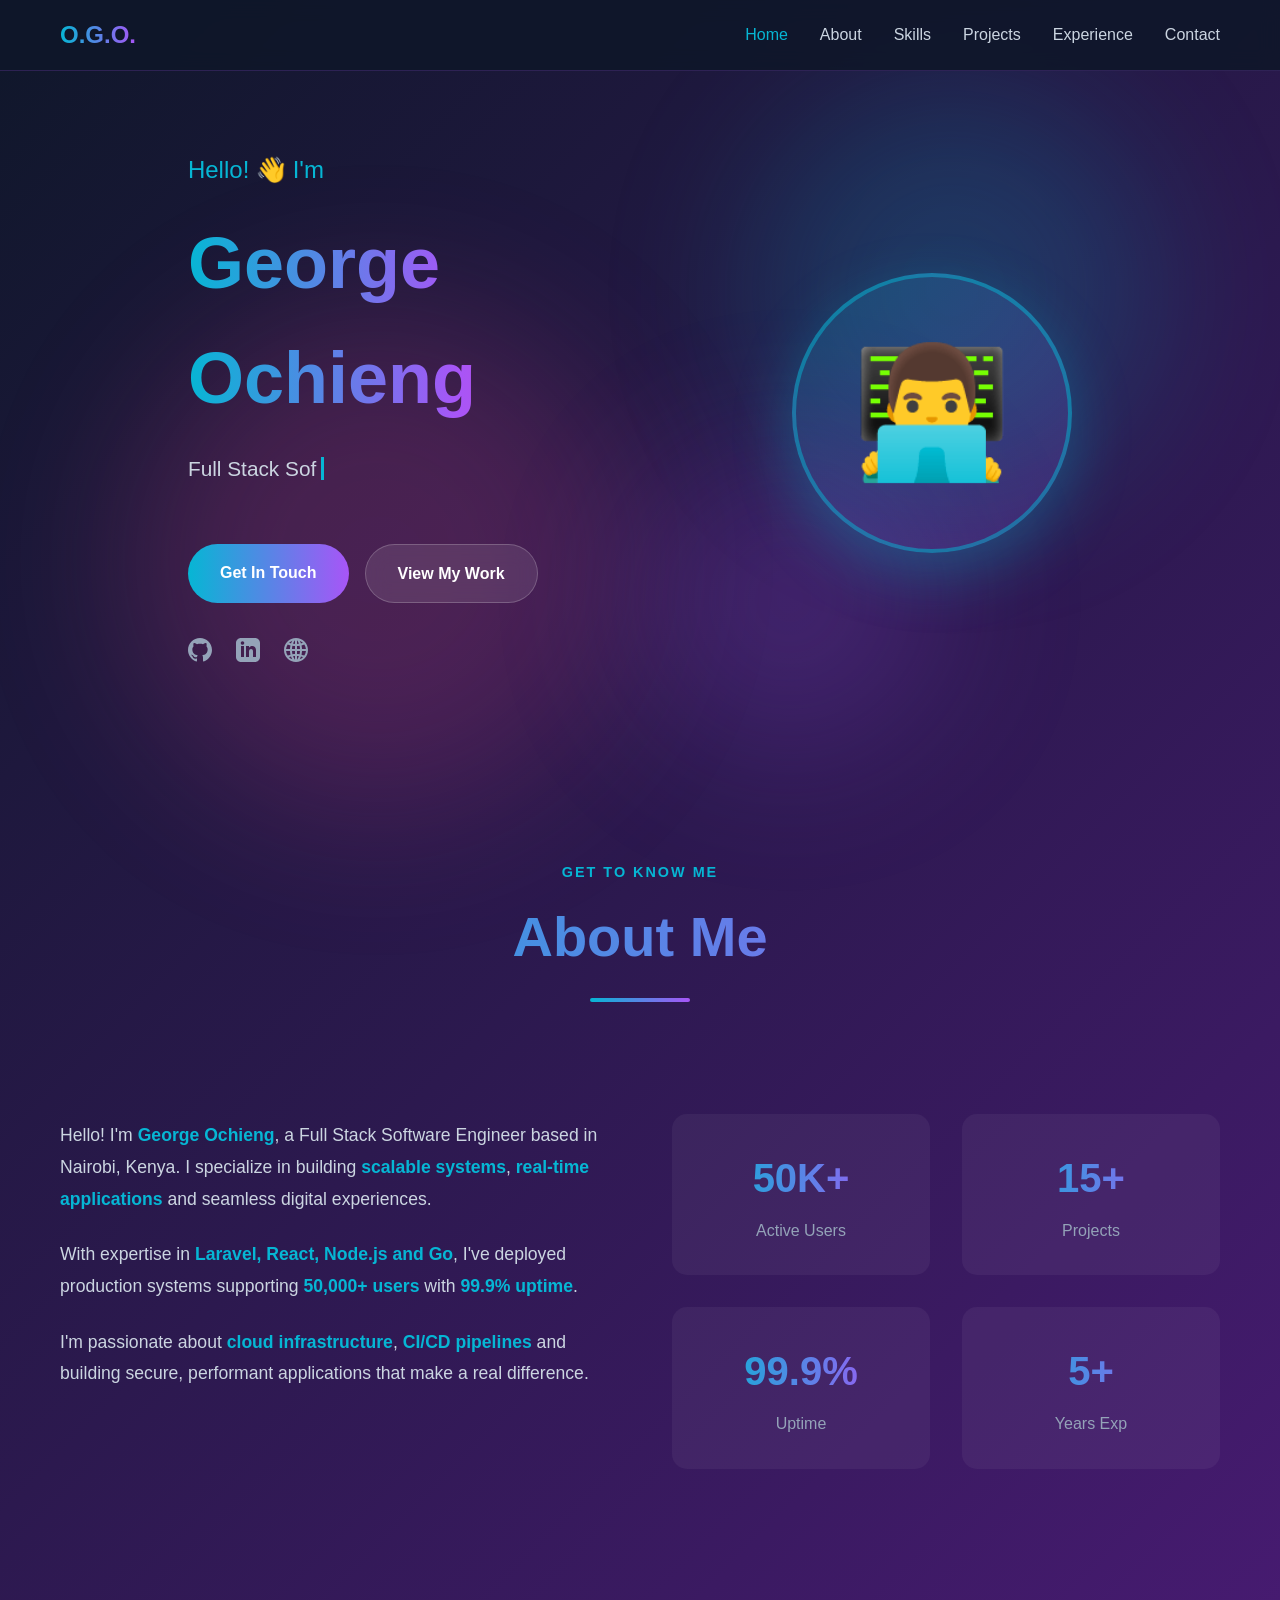
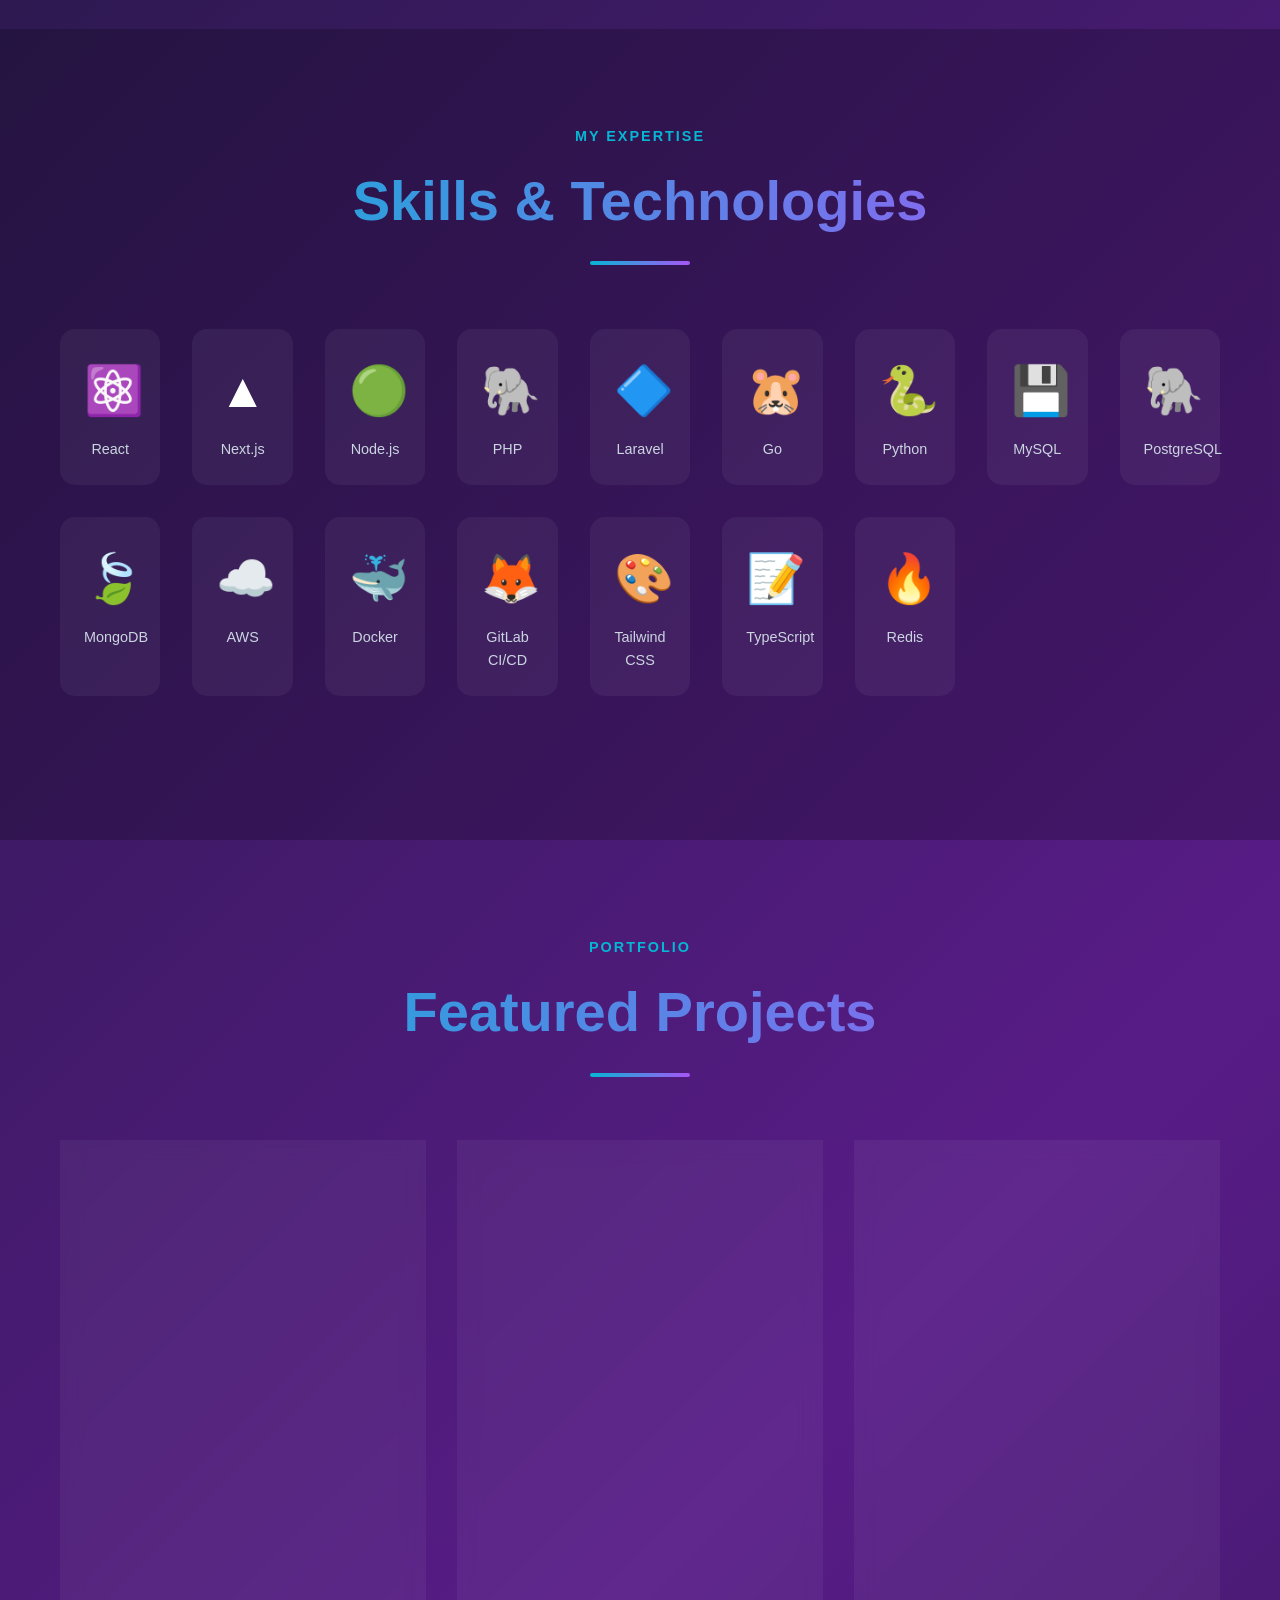
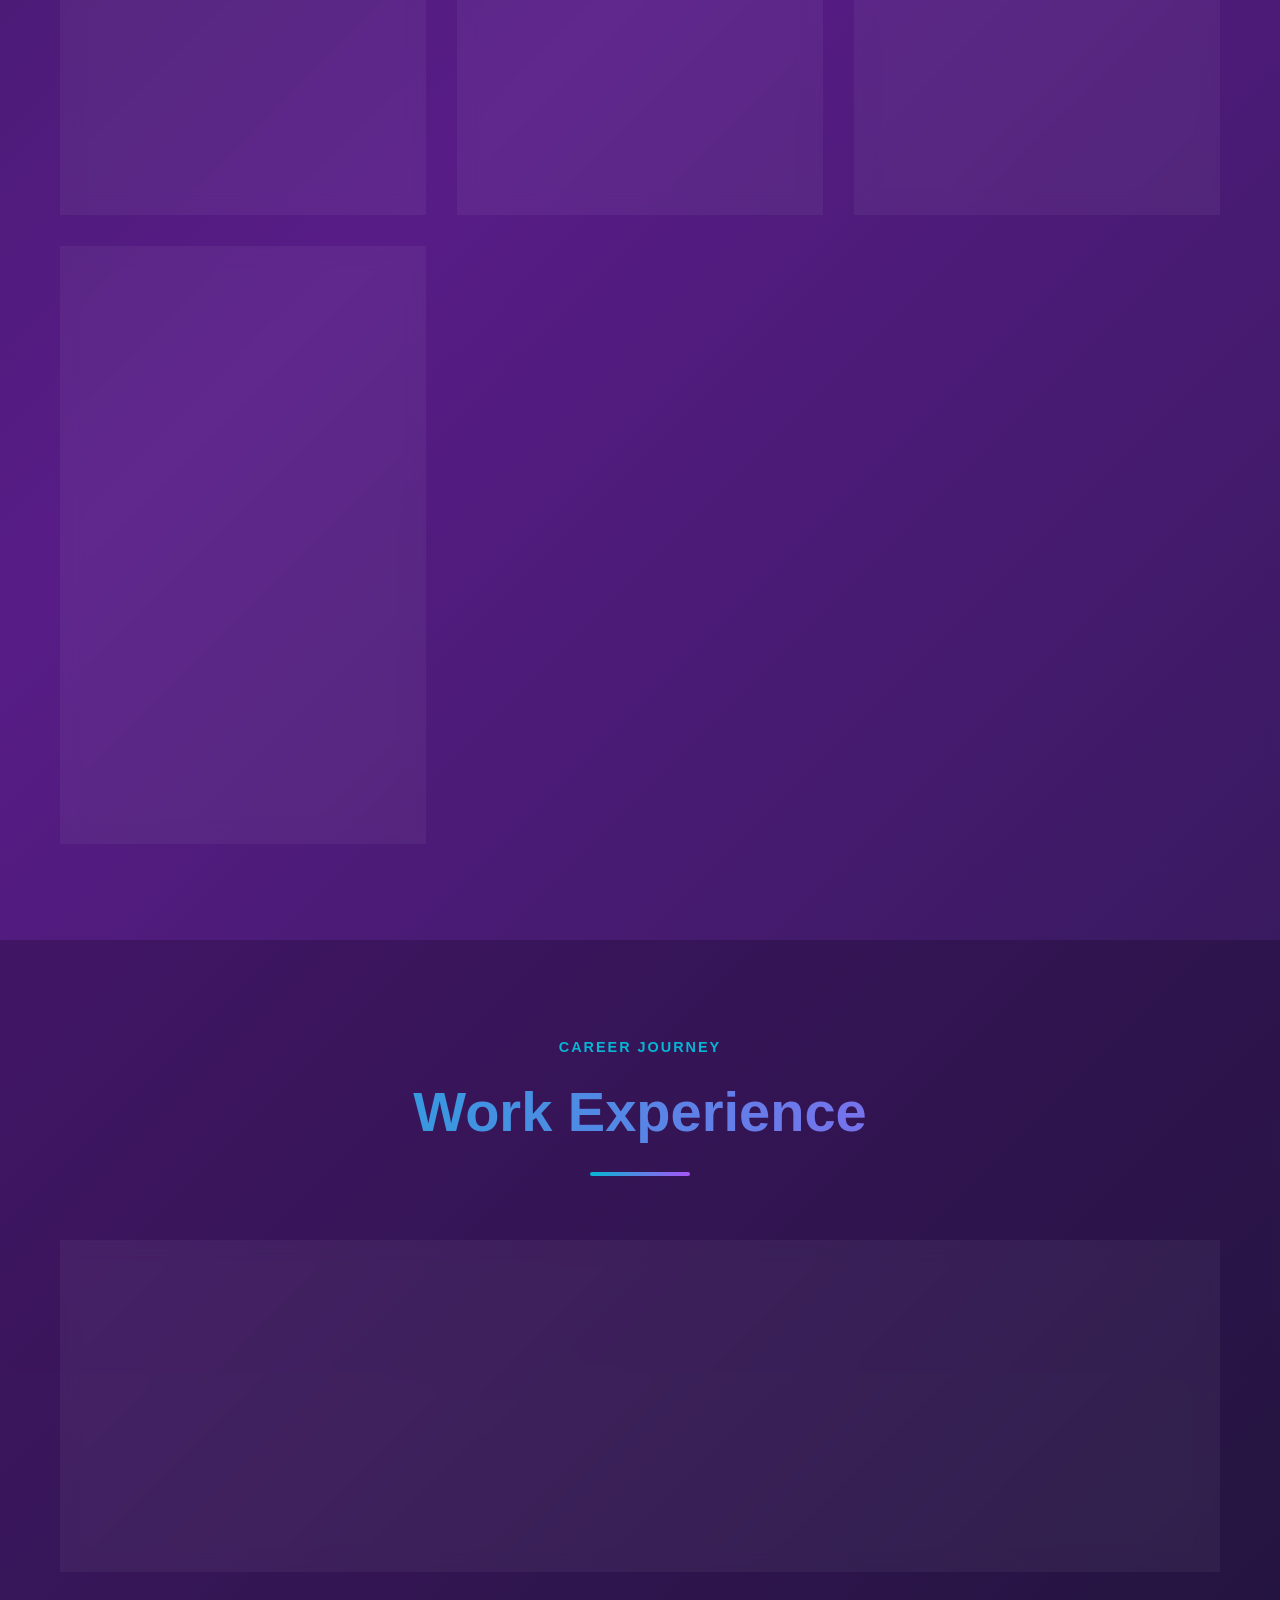
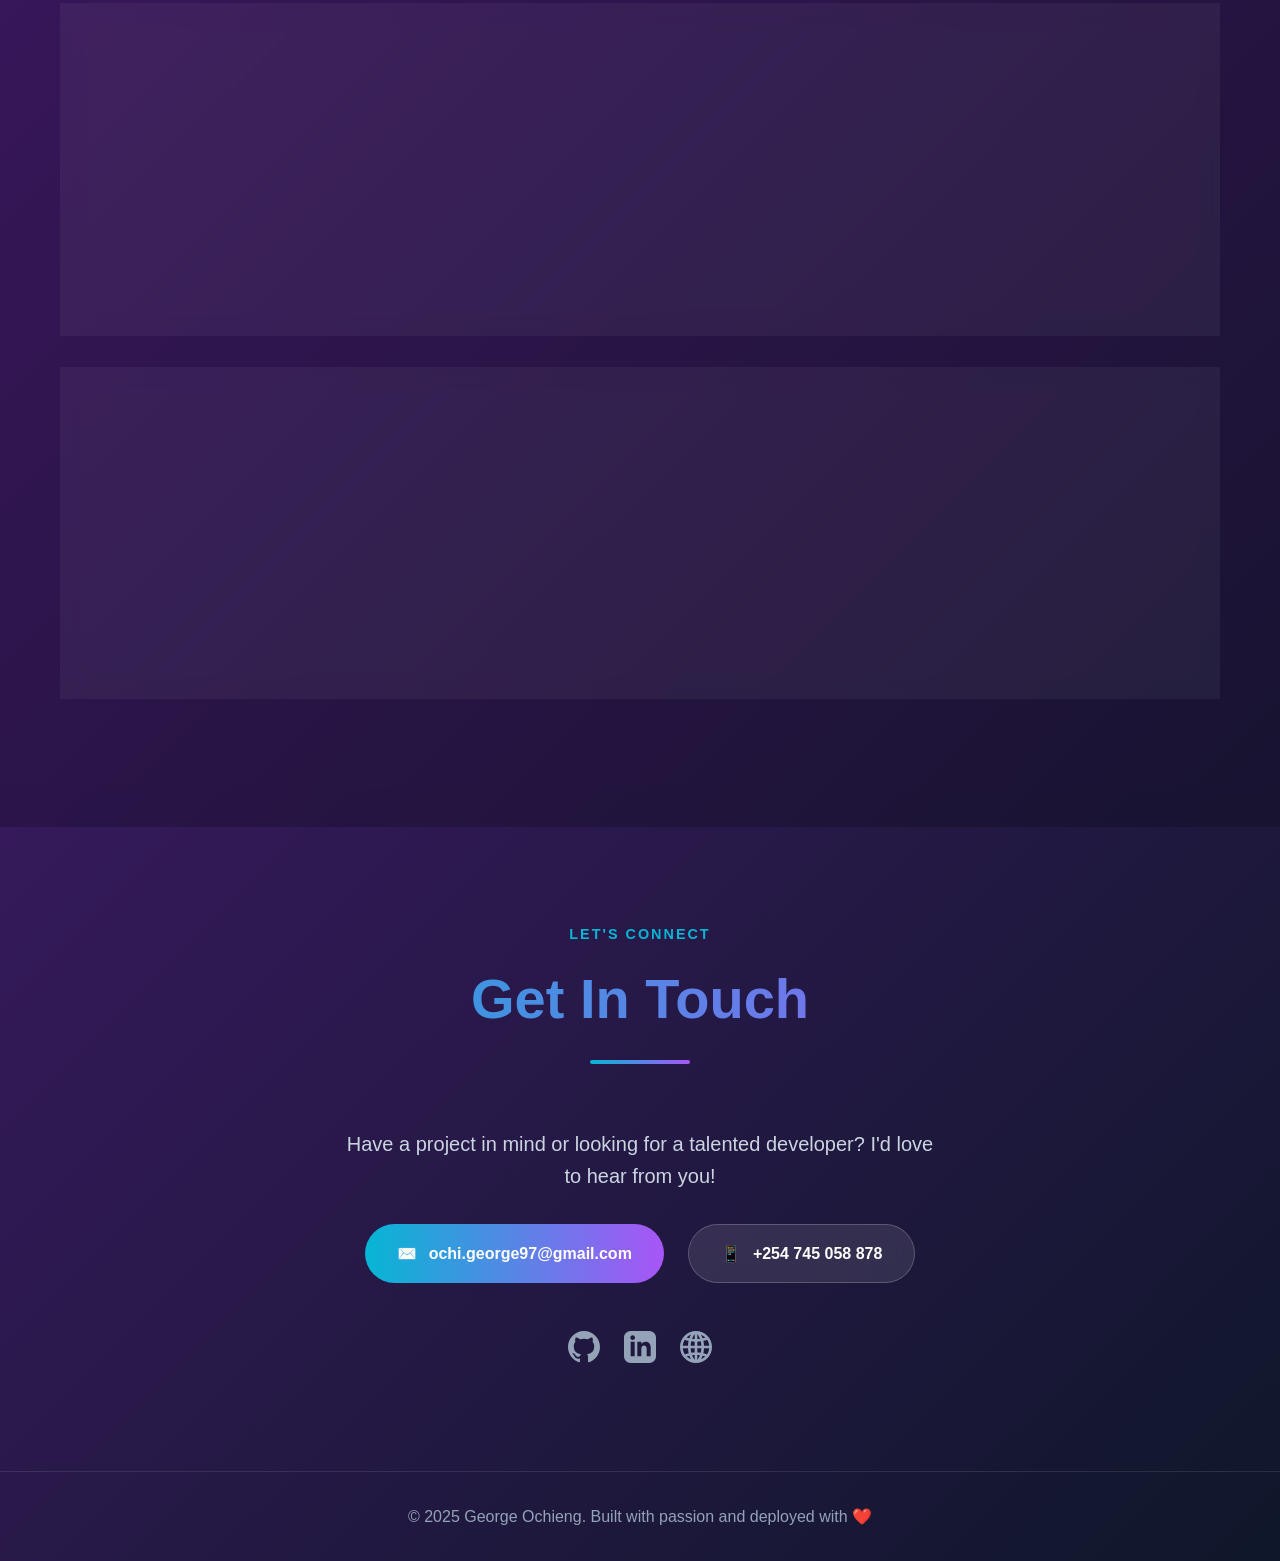
==== commit 06a7c9c3: "Update portfolio design" ====
--- a/index.html
+++ b/index.html
@@ -14,30 +14,75 @@
     }
 
     :root {
-      --primary: #2563eb;
-      --primary-dark: #1e40af;
-      --accent: #059669;
-      --bg-primary: #0f172a;
-      --bg-secondary: #1e293b;
-      --text-primary: #f1f5f9;
-      --text-secondary: #cbd5e1;
-      --text-muted: #94a3b8;
-      --border: #334155;
+      --primary: #06b6d4;
+      --secondary: #a855f7;
+      --accent: #ec4899;
+      --dark: #0f172a;
+      --darker: #020617;
     }
 
     body {
-      font-family: -apple-system, BlinkMacSystemFont, 'Segoe UI', Roboto, 'Helvetica Neue', Arial, sans-serif;
-      background: var(--bg-primary);
-      color: var(--text-primary);
+      font-family: -apple-system, BlinkMacSystemFont, 'Segoe UI', Roboto, sans-serif;
+      background: linear-gradient(135deg, #0f172a 0%, #581c87 50%, #0f172a 100%);
+      color: white;
       line-height: 1.6;
       overflow-x: hidden;
+    }
+
+    /* Animated Background */
+    .bg-orb {
+      position: fixed;
+      border-radius: 50%;
+      filter: blur(80px);
+      opacity: 0.2;
+      pointer-events: none;
+      z-index: 0;
+    }
+
+    .orb-1 {
+      top: 10%;
+      right: 10%;
+      width: 400px;
+      height: 400px;
+      background: var(--primary);
+      animation: float 8s ease-in-out infinite;
+    }
+
+    .orb-2 {
+      bottom: 10%;
+      left: 10%;
+      width: 500px;
+      height: 500px;
+      background: var(--accent);
+      animation: float 10s ease-in-out infinite reverse;
+    }
+
+    .orb-3 {
+      top: 50%;
+      left: 50%;
+      width: 300px;
+      height: 300px;
+      background: var(--secondary);
+      animation: pulse 6s ease-in-out infinite;
+    }
+
+    @keyframes float {
+      0%, 100% { transform: translateY(0) scale(1); }
+      50% { transform: translateY(-30px) scale(1.1); }
+    }
+
+    @keyframes pulse {
+      0%, 100% { transform: translate(-50%, -50%) scale(1); opacity: 0.2; }
+      50% { transform: translate(-50%, -50%) scale(1.2); opacity: 0.3; }
     }
 
     /* Container */
     .container {
       max-width: 1200px;
       margin: 0 auto;
-      padding: 0 24px;
+      padding: 0 20px;
+      position: relative;
+      z-index: 1;
     }
 
     /* Navigation */
@@ -46,9 +91,9 @@
       top: 0;
       left: 0;
       right: 0;
-      background: rgba(15, 23, 42, 0.95);
-      backdrop-filter: blur(8px);
-      border-bottom: 1px solid var(--border);
+      background: rgba(15, 23, 42, 0.9);
+      backdrop-filter: blur(10px);
+      border-bottom: 1px solid rgba(168, 85, 247, 0.2);
       padding: 1rem 0;
       z-index: 1000;
     }
@@ -60,10 +105,12 @@
     }
 
     .logo {
-      font-size: 1.25rem;
-      font-weight: 700;
-      color: var(--text-primary);
-      letter-spacing: -0.5px;
+      font-size: 1.5rem;
+      font-weight: bold;
+      background: linear-gradient(90deg, var(--primary), var(--secondary));
+      -webkit-background-clip: text;
+      -webkit-text-fill-color: transparent;
+      background-clip: text;
     }
 
     .nav-links {
@@ -73,10 +120,10 @@
     }
 
     .nav-links a {
-      color: var(--text-secondary);
+      color: #cbd5e1;
       text-decoration: none;
-      transition: color 0.2s;
-      font-size: 0.95rem;
+      transition: color 0.3s;
+      text-transform: capitalize;
     }
 
     .nav-links a:hover {
@@ -94,354 +141,450 @@
 
     /* Hero Section */
     .hero {
-      min-height: 90vh;
+      min-height: 85vh;
       display: flex;
       align-items: center;
-      padding: 140px 0 80px 0;
+      justify-content: center;
+      text-align: left;
+      padding: 120px 0 60px 0;
     }
 
     .hero-content {
-      max-width: 800px;
+      display: flex;
+      align-items: center;
+      gap: 4rem;
+      flex-wrap: wrap;
+    }
+
+    .hero-text {
+      flex: 1;
+      min-width: 300px;
     }
 
     .hero-greeting {
-      font-size: 1rem;
+      font-size: clamp(1.2rem, 3vw, 1.5rem);
       color: var(--primary);
-      margin-bottom: 0.5rem;
-      font-weight: 500;
+      margin-bottom: 1rem;
+      animation: fadeInUp 0.8s ease-out;
     }
 
     .hero h1 {
-      font-size: clamp(2.5rem, 6vw, 4rem);
-      font-weight: 700;
-      color: var(--text-primary);
+      font-size: clamp(2.5rem, 6vw, 4.5rem);
+      font-weight: bold;
+      background: linear-gradient(90deg, var(--primary), var(--secondary), var(--accent));
+      -webkit-background-clip: text;
+      -webkit-text-fill-color: transparent;
+      background-clip: text;
       margin-bottom: 1rem;
-      letter-spacing: -1px;
-      line-height: 1.1;
+      animation: fadeInUp 1s ease-out 0.2s backwards;
     }
 
     .hero-tagline {
-      font-size: clamp(1.1rem, 2vw, 1.5rem);
-      color: var(--text-muted);
-      margin-bottom: 2.5rem;
-      line-height: 1.5;
+      font-size: clamp(1.1rem, 2vw, 1.3rem);
+      color: #cbd5e1;
+      margin-bottom: 2rem;
+      animation: fadeInUp 1s ease-out 0.4s backwards;
+      min-height: 60px;
+    }
+
+    /* Typewriter Animation */
+    .typewriter-text {
+      border-right: 3px solid var(--primary);
+      padding-right: 5px;
+      animation: blink 0.7s infinite;
+    }
+
+    @keyframes blink {
+      0%, 50% { border-color: var(--primary); }
+      51%, 100% { border-color: transparent; }
+    }
+
+    .hero-image {
+      flex: 0 0 300px;
+      animation: fadeInUp 1s ease-out 0.6s backwards;
+    }
+
+    .profile-img {
+      width: 280px;
+      height: 280px;
+      border-radius: 50%;
+      border: 4px solid rgba(6, 182, 212, 0.5);
+      box-shadow: 0 20px 60px rgba(6, 182, 212, 0.3);
+      object-fit: cover;
+      background: linear-gradient(135deg, rgba(6, 182, 212, 0.2), rgba(168, 85, 247, 0.2));
+      display: flex;
+      align-items: center;
+      justify-content: center;
+      font-size: 8rem;
+      animation: float 3s ease-in-out infinite;
     }
 
     .cta-buttons {
       display: flex;
       gap: 1rem;
       flex-wrap: wrap;
-      margin-bottom: 3rem;
+      animation: fadeInUp 1s ease-out 0.6s backwards;
     }
 
     .btn {
-      padding: 0.875rem 1.75rem;
-      border-radius: 6px;
+      padding: 1rem 2rem;
+      border-radius: 50px;
       text-decoration: none;
       font-weight: 600;
-      font-size: 0.95rem;
-      transition: all 0.2s;
+      transition: all 0.3s;
       display: inline-block;
     }
 
     .btn-primary {
-      background: var(--primary);
+      background: linear-gradient(90deg, var(--primary), var(--secondary));
       color: white;
     }
 
     .btn-primary:hover {
-      background: var(--primary-dark);
-      transform: translateY(-1px);
+      transform: scale(1.05);
+      box-shadow: 0 10px 40px rgba(168, 85, 247, 0.4);
     }
 
     .btn-secondary {
-      background: transparent;
-      border: 1px solid var(--border);
-      color: var(--text-primary);
+      background: rgba(255, 255, 255, 0.1);
+      backdrop-filter: blur(10px);
+      border: 1px solid rgba(255, 255, 255, 0.2);
+      color: white;
     }
 
     .btn-secondary:hover {
-      border-color: var(--primary);
-      color: var(--primary);
+      background: rgba(255, 255, 255, 0.2);
+      transform: scale(1.05);
     }
 
     .social-links {
       display: flex;
-      gap: 1rem;
+      gap: 1.5rem;
+      margin-top: 2rem;
+      animation: fadeInUp 1s ease-out 0.8s backwards;
     }
 
     .social-links a {
-      color: var(--text-muted);
-      font-size: 1.25rem;
-      transition: color 0.2s;
-      width: 40px;
-      height: 40px;
+      color: #94a3b8;
+      font-size: 1.5rem;
+      transition: all 0.3s;
+    }
+
+    .social-links a:hover {
+      color: var(--primary);
+      transform: scale(1.2);
+    }
+
+    /* Section Styles */
+    section {
+      padding: 6rem 0;
+      position: relative;
+    }
+
+    .section-header {
+      text-align: center;
+      margin-bottom: 4rem;
+    }
+
+    .section-subtitle {
+      color: var(--primary);
+      text-transform: uppercase;
+      font-size: 0.9rem;
+      font-weight: 600;
+      letter-spacing: 2px;
+      margin-bottom: 0.5rem;
+    }
+
+    .section-title {
+      font-size: clamp(2.5rem, 5vw, 3.5rem);
+      font-weight: bold;
+      background: linear-gradient(90deg, var(--primary), var(--secondary));
+      -webkit-background-clip: text;
+      -webkit-text-fill-color: transparent;
+      background-clip: text;
+    }
+
+    .section-underline {
+      width: 100px;
+      height: 4px;
+      background: linear-gradient(90deg, var(--primary), var(--secondary));
+      margin: 1rem auto;
+      border-radius: 2px;
+    }
+
+    /* About Section with Image */
+    .about-content {
+      display: grid;
+      grid-template-columns: 1fr 1fr;
+      gap: 4rem;
+      align-items: center;
+      margin-bottom: 4rem;
+    }
+
+    .about-text {
+      font-size: 1.1rem;
+      color: #cbd5e1;
+      line-height: 1.8;
+    }
+
+    .about-text p {
+      margin-bottom: 1.5rem;
+    }
+
+    .highlight {
+      color: var(--primary);
+      font-weight: 600;
+    }
+
+    /* Skills with Icons */
+    .skills-grid {
+      display: grid;
+      grid-template-columns: repeat(auto-fit, minmax(100px, 1fr));
+      gap: 2rem;
+      margin-bottom: 3rem;
+    }
+
+    .skill-icon-item {
+      text-align: center;
+      padding: 1.5rem;
+      background: rgba(255, 255, 255, 0.05);
+      border-radius: 15px;
+      transition: all 0.3s;
+      cursor: default;
+    }
+
+    .skill-icon-item:hover {
+      transform: translateY(-10px);
+      background: rgba(6, 182, 212, 0.1);
+      box-shadow: 0 10px 30px rgba(6, 182, 212, 0.2);
+    }
+
+    .skill-icon {
+      font-size: 3rem;
+      margin-bottom: 0.5rem;
+      display: block;
+    }
+
+    .skill-name {
+      font-size: 0.9rem;
+      color: #cbd5e1;
+      font-weight: 500;
+    }
+
+    /* Stats */
+    .stats {
+      display: grid;
+      grid-template-columns: repeat(auto-fit, minmax(200px, 1fr));
+      gap: 2rem;
+      margin-top: 3rem;
+    }
+
+    .stat-card {
+      text-align: center;
+      padding: 2rem;
+      background: rgba(255, 255, 255, 0.05);
+      border-radius: 15px;
+      transition: all 0.3s;
+    }
+
+    .stat-card:hover {
+      transform: scale(1.05);
+      background: rgba(255, 255, 255, 0.08);
+    }
+
+    .stat-number {
+      font-size: 2.5rem;
+      font-weight: bold;
+      background: linear-gradient(90deg, var(--primary), var(--secondary));
+      -webkit-background-clip: text;
+      -webkit-text-fill-color: transparent;
+      background-clip: text;
+    }
+
+    .stat-label {
+      color: #94a3b8;
+      margin-top: 0.5rem;
+    }
+
+    /* Projects Section */
+    .projects-grid {
+      display: grid;
+      grid-template-columns: repeat(auto-fit, minmax(350px, 1fr));
+      gap: 2rem;
+    }
+
+    .project-card {
+      background: rgba(255, 255, 255, 0.05);
+      backdrop-filter: blur(10px);
+      border: 1px solid rgba(255, 255, 255, 0.1);
+      border-radius: 20px;
+      overflow: hidden;
+      transition: all 0.3s;
+    }
+
+    .project-card:hover {
+      transform: translateY(-10px);
+      border-color: var(--primary);
+      box-shadow: 0 20px 60px rgba(6, 182, 212, 0.3);
+    }
+
+    .project-image {
+      width: 100%;
+      height: 220px;
+      background: linear-gradient(135deg, rgba(6, 182, 212, 0.3), rgba(168, 85, 247, 0.3));
       display: flex;
       align-items: center;
       justify-content: center;
-      border: 1px solid var(--border);
-      border-radius: 6px;
-    }
-
-    .social-links a:hover {
+      font-size: 4rem;
+      position: relative;
+      overflow: hidden;
+    }
+
+    .project-image::before {
+      content: '';
+      position: absolute;
+      top: 0;
+      left: 0;
+      right: 0;
+      bottom: 0;
+      background: rgba(0, 0, 0, 0.3);
+      opacity: 0;
+      transition: opacity 0.3s;
+    }
+
+    .project-card:hover .project-image::before {
+      opacity: 1;
+    }
+
+    .project-content {
+      padding: 2rem;
+    }
+
+    .project-title {
+      font-size: 1.5rem;
+      margin-bottom: 0.5rem;
+      color: white;
+    }
+
+    .project-category {
       color: var(--primary);
-      border-color: var(--primary);
-    }
-
-    /* Section Styles */
-    section {
-      padding: 5rem 0;
-    }
-
-    .section-header {
-      margin-bottom: 3rem;
-    }
-
-    .section-subtitle {
-      color: var(--primary);
+      font-size: 0.85rem;
       text-transform: uppercase;
-      font-size: 0.875rem;
       font-weight: 600;
       letter-spacing: 1px;
-      margin-bottom: 0.5rem;
-    }
-
-    .section-title {
-      font-size: clamp(2rem, 4vw, 2.5rem);
-      font-weight: 700;
-      color: var(--text-primary);
-      letter-spacing: -0.5px;
-    }
-
-    /* About Section */
-    .about-grid {
-      display: grid;
-      grid-template-columns: 2fr 1fr;
-      gap: 4rem;
-      align-items: start;
-    }
-
-    .about-text {
-      font-size: 1.05rem;
-      color: var(--text-secondary);
-      line-height: 1.7;
-    }
-
-    .about-text p {
-      margin-bottom: 1.25rem;
-    }
-
-    .highlight {
-      color: var(--text-primary);
-      font-weight: 500;
-    }
-
-    .stats {
-      display: grid;
-      grid-template-columns: 1fr 1fr;
-      gap: 1.5rem;
-    }
-
-    .stat-card {
-      padding: 1.5rem;
-      background: var(--bg-secondary);
-      border: 1px solid var(--border);
-      border-radius: 8px;
-    }
-
-    .stat-number {
-      font-size: 2rem;
-      font-weight: 700;
-      color: var(--primary);
-      margin-bottom: 0.25rem;
-    }
-
-    .stat-label {
-      color: var(--text-muted);
-      font-size: 0.875rem;
-    }
-
-    /* Skills Section */
-    .skills-grid {
-      display: grid;
-      grid-template-columns: repeat(auto-fill, minmax(140px, 1fr));
-      gap: 1rem;
-    }
-
-    .skill-item {
-      padding: 1.25rem;
-      background: var(--bg-secondary);
-      border: 1px solid var(--border);
-      border-radius: 8px;
-      text-align: center;
-      transition: all 0.2s;
-    }
-
-    .skill-item:hover {
-      border-color: var(--primary);
-    }
-
-    .skill-icon {
-      font-size: 2rem;
-      margin-bottom: 0.5rem;
-      display: block;
-    }
-
-    .skill-name {
-      font-size: 0.875rem;
-      color: var(--text-secondary);
-      font-weight: 500;
-    }
-
-    /* Projects Section */
-    .projects-grid {
-      display: grid;
-      grid-template-columns: repeat(auto-fit, minmax(340px, 1fr));
-      gap: 1.5rem;
-    }
-
-    .project-card {
-      background: var(--bg-secondary);
-      border: 1px solid var(--border);
-      border-radius: 8px;
-      overflow: hidden;
-      transition: all 0.2s;
-    }
-
-    .project-card:hover {
-      border-color: var(--primary);
-    }
-
-    .project-image {
-      width: 100%;
-      height: 200px;
-      background: linear-gradient(135deg, #1e3a8a 0%, #1e293b 100%);
-      display: flex;
-      align-items: center;
-      justify-content: center;
-      font-size: 3rem;
-      border-bottom: 1px solid var(--border);
-    }
-
-    .project-content {
-      padding: 1.5rem;
-    }
-
-    .project-category {
-      color: var(--primary);
-      font-size: 0.8rem;
-      text-transform: uppercase;
-      font-weight: 600;
-      letter-spacing: 0.5px;
-      margin-bottom: 0.75rem;
-    }
-
-    .project-title {
-      font-size: 1.25rem;
-      margin-bottom: 0.75rem;
-      color: var(--text-primary);
-      font-weight: 600;
+      margin-bottom: 1rem;
     }
 
     .project-description {
-      color: var(--text-secondary);
-      margin-bottom: 1.25rem;
+      color: #cbd5e1;
+      margin-bottom: 1.5rem;
       line-height: 1.6;
-      font-size: 0.95rem;
     }
 
     .project-tech {
       display: flex;
       flex-wrap: wrap;
       gap: 0.5rem;
-      margin-bottom: 1.25rem;
+      margin-bottom: 1.5rem;
     }
 
     .tech-tag {
-      background: rgba(37, 99, 235, 0.1);
+      background: rgba(6, 182, 212, 0.2);
       color: var(--primary);
       padding: 0.25rem 0.75rem;
-      border-radius: 4px;
-      font-size: 0.8rem;
-      border: 1px solid rgba(37, 99, 235, 0.2);
+      border-radius: 15px;
+      font-size: 0.85rem;
     }
 
     .project-links {
       display: flex;
-      gap: 0.75rem;
+      gap: 1rem;
     }
 
     .project-btn {
-      padding: 0.625rem 1.25rem;
-      border-radius: 6px;
+      padding: 0.75rem 1.5rem;
+      border-radius: 25px;
       text-decoration: none;
       font-weight: 600;
-      font-size: 0.875rem;
-      transition: all 0.2s;
+      font-size: 0.9rem;
+      transition: all 0.3s;
       display: inline-flex;
       align-items: center;
       gap: 0.5rem;
     }
 
     .project-btn-primary {
-      background: var(--primary);
+      background: linear-gradient(90deg, var(--primary), var(--secondary));
       color: white;
     }
 
     .project-btn-primary:hover {
-      background: var(--primary-dark);
+      transform: scale(1.05);
+      box-shadow: 0 5px 20px rgba(6, 182, 212, 0.4);
     }
 
     .project-btn-secondary {
-      background: transparent;
-      color: var(--text-secondary);
-      border: 1px solid var(--border);
+      background: rgba(255, 255, 255, 0.1);
+      color: white;
+      border: 1px solid rgba(255, 255, 255, 0.2);
     }
 
     .project-btn-secondary:hover {
-      border-color: var(--primary);
-      color: var(--primary);
+      background: rgba(255, 255, 255, 0.15);
     }
 
     /* Experience */
     .experience-item {
-      background: var(--bg-secondary);
-      border: 1px solid var(--border);
-      border-radius: 8px;
+      background: rgba(255, 255, 255, 0.05);
+      backdrop-filter: blur(10px);
+      border: 1px solid rgba(255, 255, 255, 0.1);
+      border-radius: 20px;
       padding: 2rem;
-      margin-bottom: 1.5rem;
+      margin-bottom: 2rem;
+      transition: all 0.3s;
+    }
+
+    .experience-item:hover {
+      border-color: var(--primary);
+      transform: scale(1.01);
     }
 
     .experience-header {
       display: flex;
       justify-content: space-between;
       align-items: start;
-      margin-bottom: 1.25rem;
+      margin-bottom: 1.5rem;
       flex-wrap: wrap;
       gap: 1rem;
     }
 
     .experience-badge {
-      padding: 0.375rem 0.875rem;
-      border-radius: 4px;
-      font-size: 0.8rem;
+      padding: 0.5rem 1rem;
+      border-radius: 50px;
+      font-size: 0.9rem;
       font-weight: 600;
-      background: rgba(37, 99, 235, 0.1);
+      white-space: nowrap;
+    }
+
+    .badge-cyan {
+      background: linear-gradient(90deg, #06b6d4, #3b82f6);
+    }
+
+    .badge-green {
+      background: linear-gradient(90deg, #10b981, #059669);
+    }
+
+    .badge-purple {
+      background: linear-gradient(90deg, #a855f7, #ec4899);
+    }
+
+    .experience-item h3 {
+      font-size: 1.5rem;
+      margin-bottom: 0.5rem;
+    }
+
+    .experience-item h4 {
       color: var(--primary);
-      border: 1px solid rgba(37, 99, 235, 0.2);
-      white-space: nowrap;
-    }
-
-    .experience-item h3 {
-      font-size: 1.25rem;
-      margin-bottom: 0.25rem;
-      font-weight: 600;
-    }
-
-    .experience-item h4 {
-      color: var(--text-muted);
-      font-weight: 500;
-      font-size: 1rem;
       margin-bottom: 1rem;
     }
 
@@ -453,13 +596,12 @@
     .experience-item li {
       padding-left: 1.5rem;
       position: relative;
-      margin-bottom: 0.75rem;
-      color: var(--text-secondary);
-      font-size: 0.95rem;
+      margin-bottom: 0.8rem;
+      color: #cbd5e1;
     }
 
     .experience-item li:before {
-      content: "•";
+      content: "▹";
       position: absolute;
       left: 0;
       color: var(--primary);
@@ -467,75 +609,92 @@
     }
 
     /* Contact */
-    .contact-content {
-      text-align: center;
-      max-width: 600px;
-      margin: 0 auto;
-    }
-
-    .contact-content p {
-      font-size: 1.125rem;
-      color: var(--text-secondary);
-      margin-bottom: 2rem;
-    }
-
     .contact-methods {
       display: flex;
-      gap: 1rem;
+      gap: 1.5rem;
       justify-content: center;
       flex-wrap: wrap;
-      margin-bottom: 2rem;
+      margin-top: 2rem;
     }
 
     .contact-btn {
       display: flex;
       align-items: center;
       gap: 0.75rem;
-      padding: 1rem 1.5rem;
-      border-radius: 6px;
+      padding: 1rem 2rem;
+      border-radius: 50px;
       text-decoration: none;
       font-weight: 600;
-      transition: all 0.2s;
-      font-size: 0.95rem;
+      transition: all 0.3s;
     }
 
     .contact-primary {
-      background: var(--primary);
+      background: linear-gradient(90deg, var(--primary), var(--secondary));
       color: white;
     }
 
     .contact-primary:hover {
-      background: var(--primary-dark);
+      transform: scale(1.05);
+      box-shadow: 0 10px 40px rgba(168, 85, 247, 0.4);
     }
 
     .contact-secondary {
-      background: transparent;
-      border: 1px solid var(--border);
-      color: var(--text-primary);
+      background: rgba(255, 255, 255, 0.1);
+      backdrop-filter: blur(10px);
+      border: 1px solid rgba(255, 255, 255, 0.2);
+      color: white;
     }
 
     .contact-secondary:hover {
-      border-color: var(--primary);
-      color: var(--primary);
+      background: rgba(255, 255, 255, 0.2);
+      transform: scale(1.05);
     }
 
     /* Footer */
     footer {
       text-align: center;
       padding: 2rem 0;
-      border-top: 1px solid var(--border);
-      color: var(--text-muted);
-      font-size: 0.9rem;
+      border-top: 1px solid rgba(255, 255, 255, 0.1);
+      color: #94a3b8;
+    }
+
+    /* Animations */
+    @keyframes fadeInUp {
+      from {
+        opacity: 0;
+        transform: translateY(30px);
+      }
+      to {
+        opacity: 1;
+        transform: translateY(0);
+      }
+    }
+
+    .fade-in {
+      animation: fadeInUp 0.8s ease-out;
     }
 
     /* Responsive */
     @media (max-width: 968px) {
-      .about-grid {
+      .hero-content {
+        flex-direction: column-reverse;
+        text-align: center;
+      }
+
+      .hero-text {
+        text-align: center;
+      }
+
+      .cta-buttons {
+        justify-content: center;
+      }
+
+      .social-links {
+        justify-content: center;
+      }
+
+      .about-content {
         grid-template-columns: 1fr;
-      }
-
-      .stats {
-        grid-template-columns: repeat(2, 1fr);
       }
     }
 
@@ -546,11 +705,10 @@
         top: 100%;
         left: 0;
         right: 0;
-        background: rgba(15, 23, 42, 0.98);
+        background: rgba(15, 23, 42, 0.95);
         flex-direction: column;
         padding: 2rem;
         gap: 1rem;
-        border-bottom: 1px solid var(--border);
       }
 
       .nav-links.active {
@@ -562,24 +720,26 @@
       }
 
       .skills-grid {
-        grid-template-columns: repeat(auto-fill, minmax(100px, 1fr));
+        grid-template-columns: repeat(auto-fit, minmax(80px, 1fr));
+        gap: 1rem;
       }
 
       .projects-grid {
         grid-template-columns: 1fr;
-      }
-
-      .hero {
-        padding: 120px 0 60px 0;
       }
     }
   </style>
 </head>
 <body>
+  <!-- Animated Background -->
+  <div class="bg-orb orb-1"></div>
+  <div class="bg-orb orb-2"></div>
+  <div class="bg-orb orb-3"></div>
+
   <!-- Navigation -->
   <nav>
     <div class="container">
-      <div class="logo">George Ochieng</div>
+      <div class="logo">O.G.O.</div>
       <button class="menu-toggle" onclick="toggleMenu()">☰</button>
       <ul class="nav-links" id="navLinks">
         <li><a href="#home" onclick="closeMenu()">Home</a></li>
@@ -596,28 +756,33 @@
   <section id="home" class="hero">
     <div class="container">
       <div class="hero-content">
-        <div class="hero-greeting">Hi, I'm George</div>
-        <h1>Full Stack Software Engineer</h1>
-        <p class="hero-tagline">
-          I build scalable systems and real-time applications that solve real problems. 
-          Currently working with Laravel, React, Go, and cloud infrastructure.
-        </p>
-        
-        <div class="cta-buttons">
-          <a href="#contact" class="btn btn-primary">Get In Touch</a>
-          <a href="#projects" class="btn btn-secondary">View Projects</a>
-        </div>
-
-        <div class="social-links">
-          <a href="https://github.com/georgeodhiambo12" target="_blank" title="GitHub">
-            <svg width="20" height="20" fill="currentColor" viewBox="0 0 24 24"><path d="M12 0c-6.626 0-12 5.373-12 12 0 5.302 3.438 9.8 8.207 11.387.599.111.793-.261.793-.577v-2.234c-3.338.726-4.033-1.416-4.033-1.416-.546-1.387-1.333-1.756-1.333-1.756-1.089-.745.083-.729.083-.729 1.205.084 1.839 1.237 1.839 1.237 1.07 1.834 2.807 1.304 3.492.997.107-.775.418-1.305.762-1.604-2.665-.305-5.467-1.334-5.467-5.931 0-1.311.469-2.381 1.236-3.221-.124-.303-.535-1.524.117-3.176 0 0 1.008-.322 3.301 1.23.957-.266 1.983-.399 3.003-.404 1.02.005 2.047.138 3.006.404 2.291-1.552 3.297-1.23 3.297-1.23.653 1.653.242 2.874.118 3.176.77.84 1.235 1.911 1.235 3.221 0 4.609-2.807 5.624-5.479 5.921.43.372.823 1.102.823 2.222v3.293c0 .319.192.694.801.576 4.765-1.589 8.199-6.086 8.199-11.386 0-6.627-5.373-12-12-12z"/></svg>
-          </a>
-          <a href="https://linkedin.com/in/george-ochieng-a3b9b1193" target="_blank" title="LinkedIn">
-            <svg width="20" height="20" fill="currentColor" viewBox="0 0 24 24"><path d="M19 0h-14c-2.761 0-5 2.239-5 5v14c0 2.761 2.239 5 5 5h14c2.762 0 5-2.239 5-5v-14c0-2.761-2.238-5-5-5zm-11 19h-3v-11h3v11zm-1.5-12.268c-.966 0-1.75-.79-1.75-1.764s.784-1.764 1.75-1.764 1.75.79 1.75 1.764-.783 1.764-1.75 1.764zm13.5 12.268h-3v-5.604c0-3.368-4-3.113-4 0v5.604h-3v-11h3v1.765c1.396-2.586 7-2.777 7 2.476v6.759z"/></svg>
-          </a>
-          <a href="https://riana.co" target="_blank" title="Website">
-            <svg width="20" height="20" fill="currentColor" viewBox="0 0 24 24"><path d="M12 0c-6.627 0-12 5.373-12 12s5.373 12 12 12 12-5.373 12-12-5.373-12-12-12zm1 16.057v-3.057h2.994c-.059 1.143-.212 2.24-.456 3.279-.823-.12-1.674-.188-2.538-.222zm1.957 2.162c-.499 1.33-1.159 2.497-1.957 3.456v-3.62c.666.028 1.319.081 1.957.164zm-1.957-7.219v-3.015c.868-.034 1.721-.103 2.548-.224.238 1.027.389 2.111.446 3.239h-2.994zm0-5.014v-3.661c.806.969 1.471 2.15 1.971 3.496-.642.084-1.3.137-1.971.165zm2.703-3.267c1.237.496 2.354 1.228 3.29 2.146-.642.234-1.311.442-2.019.607-.344-.992-.775-1.91-1.271-2.753zm-7.241 13.56c-.244-1.039-.398-2.136-.456-3.279h2.994v3.057c-.865.034-1.714.102-2.538.222zm2.538 1.776v3.62c-.798-.959-1.458-2.126-1.957-3.456.638-.083 1.291-.136 1.957-.164zm-2.994-7.055c.057-1.128.207-2.212.446-3.239.827.121 1.68.19 2.548.224v3.015h-2.994zm1.024-5.179c.5-1.346 1.165-2.527 1.97-3.496v3.661c-.671-.028-1.329-.081-1.97-.165zm-2.005-.35c-.708-.165-1.377-.373-2.018-.607.937-.918 2.053-1.65 3.29-2.146-.496.844-.927 1.762-1.272 2.753zm-.549 1.918c-.264 1.151-.434 2.36-.492 3.611h-3.933c.165-1.658.739-3.197 1.617-4.518.88.361 1.816.67 2.808.907zm.009 9.262c-.988.236-1.92.542-2.797.9-.89-1.328-1.471-2.879-1.637-4.551h3.934c.058 1.265.231 2.488.5 3.651zm.553 1.917c.342.976.768 1.881 1.257 2.712-1.223-.49-2.326-1.211-3.256-2.115.636-.229 1.299-.435 1.999-.597zm9.924 0c.7.163 1.362.367 1.999.597-.931.903-2.034 1.625-3.257 2.116.489-.832.915-1.737 1.258-2.713zm.553-1.917c.27-1.163.442-2.386.501-3.651h3.934c-.167 1.672-.748 3.223-1.638 4.551-.877-.358-1.81-.664-2.797-.9zm.501-5.651c-.058-1.251-.229-2.46-.492-3.611.992-.237 1.929-.546 2.809-.907.877 1.321 1.451 2.86 1.616 4.518h-3.933z"/></svg>
-          </a>
+        <div class="hero-text">
+          <div class="hero-greeting">Hello! 👋 I'm</div>
+          <h1>George Ochieng</h1>
+          <div class="hero-tagline">
+            <span class="typewriter-text" id="typewriter"></span>
+          </div>
+          
+          <div class="cta-buttons">
+            <a href="#contact" class="btn btn-primary">Get In Touch</a>
+            <a href="#projects" class="btn btn-secondary">View My Work</a>
+          </div>
+
+          <div class="social-links">
+            <a href="https://github.com/georgeodhiambo12" target="_blank" title="GitHub">
+              <svg width="24" height="24" fill="currentColor" viewBox="0 0 24 24"><path d="M12 0c-6.626 0-12 5.373-12 12 0 5.302 3.438 9.8 8.207 11.387.599.111.793-.261.793-.577v-2.234c-3.338.726-4.033-1.416-4.033-1.416-.546-1.387-1.333-1.756-1.333-1.756-1.089-.745.083-.729.083-.729 1.205.084 1.839 1.237 1.839 1.237 1.07 1.834 2.807 1.304 3.492.997.107-.775.418-1.305.762-1.604-2.665-.305-5.467-1.334-5.467-5.931 0-1.311.469-2.381 1.236-3.221-.124-.303-.535-1.524.117-3.176 0 0 1.008-.322 3.301 1.23.957-.266 1.983-.399 3.003-.404 1.02.005 2.047.138 3.006.404 2.291-1.552 3.297-1.23 3.297-1.23.653 1.653.242 2.874.118 3.176.77.84 1.235 1.911 1.235 3.221 0 4.609-2.807 5.624-5.479 5.921.43.372.823 1.102.823 2.222v3.293c0 .319.192.694.801.576 4.765-1.589 8.199-6.086 8.199-11.386 0-6.627-5.373-12-12-12z"/></svg>
+            </a>
+            <a href="https://linkedin.com/in/george-ochieng-a3b9b1193" target="_blank" title="LinkedIn">
+              <svg width="24" height="24" fill="currentColor" viewBox="0 0 24 24"><path d="M19 0h-14c-2.761 0-5 2.239-5 5v14c0 2.761 2.239 5 5 5h14c2.762 0 5-2.239 5-5v-14c0-2.761-2.238-5-5-5zm-11 19h-3v-11h3v11zm-1.5-12.268c-.966 0-1.75-.79-1.75-1.764s.784-1.764 1.75-1.764 1.75.79 1.75 1.764-.783 1.764-1.75 1.764zm13.5 12.268h-3v-5.604c0-3.368-4-3.113-4 0v5.604h-3v-11h3v1.765c1.396-2.586 7-2.777 7 2.476v6.759z"/></svg>
+            </a>
+            <a href="https://riana.co" target="_blank" title="Website">
+              <svg width="24" height="24" fill="currentColor" viewBox="0 0 24 24"><path d="M12 0c-6.627 0-12 5.373-12 12s5.373 12 12 12 12-5.373 12-12-5.373-12-12-12zm1 16.057v-3.057h2.994c-.059 1.143-.212 2.24-.456 3.279-.823-.12-1.674-.188-2.538-.222zm1.957 2.162c-.499 1.33-1.159 2.497-1.957 3.456v-3.62c.666.028 1.319.081 1.957.164zm-1.957-7.219v-3.015c.868-.034 1.721-.103 2.548-.224.238 1.027.389 2.111.446 3.239h-2.994zm0-5.014v-3.661c.806.969 1.471 2.15 1.971 3.496-.642.084-1.3.137-1.971.165zm2.703-3.267c1.237.496 2.354 1.228 3.29 2.146-.642.234-1.311.442-2.019.607-.344-.992-.775-1.91-1.271-2.753zm-7.241 13.56c-.244-1.039-.398-2.136-.456-3.279h2.994v3.057c-.865.034-1.714.102-2.538.222zm2.538 1.776v3.62c-.798-.959-1.458-2.126-1.957-3.456.638-.083 1.291-.136 1.957-.164zm-2.994-7.055c.057-1.128.207-2.212.446-3.239.827.121 1.68.19 2.548.224v3.015h-2.994zm1.024-5.179c.5-1.346 1.165-2.527 1.97-3.496v3.661c-.671-.028-1.329-.081-1.97-.165zm-2.005-.35c-.708-.165-1.377-.373-2.018-.607.937-.918 2.053-1.65 3.29-2.146-.496.844-.927 1.762-1.272 2.753zm-.549 1.918c-.264 1.151-.434 2.36-.492 3.611h-3.933c.165-1.658.739-3.197 1.617-4.518.88.361 1.816.67 2.808.907zm.009 9.262c-.988.236-1.92.542-2.797.9-.89-1.328-1.471-2.879-1.637-4.551h3.934c.058 1.265.231 2.488.5 3.651zm.553 1.917c.342.976.768 1.881 1.257 2.712-1.223-.49-2.326-1.211-3.256-2.115.636-.229 1.299-.435 1.999-.597zm9.924 0c.7.163 1.362.367 1.999.597-.931.903-2.034 1.625-3.257 2.116.489-.832.915-1.737 1.258-2.713zm.553-1.917c.27-1.163.442-2.386.501-3.651h3.934c-.167 1.672-.748 3.223-1.638 4.551-.877-.358-1.81-.664-2.797-.9zm.501-5.651c-.058-1.251-.229-2.46-.492-3.611.992-.237 1.929-.546 2.809-.907.877 1.321 1.451 2.86 1.616 4.518h-3.933z"/></svg>
+            </a>
+          </div>
+        </div>
+
+        <div class="hero-image">
+          <div class="profile-img">👨‍💻</div>
         </div>
       </div>
     </div>
@@ -627,25 +792,25 @@
   <section id="about">
     <div class="container">
       <div class="section-header">
-        <div class="section-subtitle">About Me</div>
-        <h2 class="section-title">Who I Am</h2>
-      </div>
-
-      <div class="about-grid">
+        <div class="section-subtitle">Get To Know Me</div>
+        <h2 class="section-title">About Me</h2>
+        <div class="section-underline"></div>
+      </div>
+
+      <div class="about-content">
         <div class="about-text">
           <p>
-            I'm a Full Stack Software Engineer based in Nairobi, Kenya, with a focus on building 
-            <span class="highlight">scalable systems</span> and <span class="highlight">real-time applications</span>.
+            Hello! I'm <span class="highlight">George Ochieng</span>, a Full Stack Software Engineer based in Nairobi, Kenya. 
+            I specialize in building <span class="highlight">scalable systems</span>, <span class="highlight">real-time applications</span>
+            and seamless digital experiences.
           </p>
           <p>
-            My work involves deploying production systems that support tens of thousands of users, 
-            with expertise in <span class="highlight">Laravel</span>, <span class="highlight">React</span>, 
-            <span class="highlight">Node.js</span>, and <span class="highlight">Go</span>. I've built 
-            everything from queue management systems to fintech microservices.
+            With expertise in <span class="highlight">Laravel, React, Node.js and Go</span>, I've deployed production systems 
+            supporting <span class="highlight">50,000+ users</span> with <span class="highlight">99.9% uptime</span>.
           </p>
           <p>
-            I'm particularly interested in cloud infrastructure, CI/CD automation, and building 
-            secure, performant applications that solve real business problems.
+            I'm passionate about <span class="highlight">cloud infrastructure</span>, <span class="highlight">CI/CD pipelines</span>
+            and building secure, performant applications that make a real difference.
           </p>
         </div>
         <div>
@@ -673,61 +838,78 @@
   </section>
 
   <!-- Skills Section -->
-  <section id="skills">
+  <section id="skills" style="background: rgba(0,0,0,0.2);">
     <div class="container">
       <div class="section-header">
-        <div class="section-subtitle">Technical Skills</div>
-        <h2 class="section-title">What I Work With</h2>
+        <div class="section-subtitle">My Expertise</div>
+        <h2 class="section-title">Skills & Technologies</h2>
+        <div class="section-underline"></div>
       </div>
 
       <div class="skills-grid">
-        <div class="skill-item">
+        <div class="skill-icon-item">
           <span class="skill-icon">⚛️</span>
           <div class="skill-name">React</div>
         </div>
-        <div class="skill-item">
+        <div class="skill-icon-item">
           <span class="skill-icon">▲</span>
           <div class="skill-name">Next.js</div>
         </div>
-        <div class="skill-item">
+        <div class="skill-icon-item">
           <span class="skill-icon">🟢</span>
           <div class="skill-name">Node.js</div>
         </div>
-        <div class="skill-item">
+        <div class="skill-icon-item">
           <span class="skill-icon">🐘</span>
           <div class="skill-name">PHP</div>
         </div>
-        <div class="skill-item">
+        <div class="skill-icon-item">
           <span class="skill-icon">🔷</span>
           <div class="skill-name">Laravel</div>
         </div>
-        <div class="skill-item">
+        <div class="skill-icon-item">
           <span class="skill-icon">🐹</span>
           <div class="skill-name">Go</div>
         </div>
-        <div class="skill-item">
+        <div class="skill-icon-item">
           <span class="skill-icon">🐍</span>
           <div class="skill-name">Python</div>
         </div>
-        <div class="skill-item">
+        <div class="skill-icon-item">
           <span class="skill-icon">💾</span>
           <div class="skill-name">MySQL</div>
         </div>
-        <div class="skill-item">
+        <div class="skill-icon-item">
           <span class="skill-icon">🐘</span>
           <div class="skill-name">PostgreSQL</div>
         </div>
-        <div class="skill-item">
+        <div class="skill-icon-item">
           <span class="skill-icon">🍃</span>
           <div class="skill-name">MongoDB</div>
         </div>
-        <div class="skill-item">
+        <div class="skill-icon-item">
           <span class="skill-icon">☁️</span>
           <div class="skill-name">AWS</div>
         </div>
-        <div class="skill-item">
+        <div class="skill-icon-item">
           <span class="skill-icon">🐳</span>
           <div class="skill-name">Docker</div>
+        </div>
+        <div class="skill-icon-item">
+          <span class="skill-icon">🦊</span>
+          <div class="skill-name">GitLab CI/CD</div>
+        </div>
+        <div class="skill-icon-item">
+          <span class="skill-icon">🎨</span>
+          <div class="skill-name">Tailwind CSS</div>
+        </div>
+        <div class="skill-icon-item">
+          <span class="skill-icon">📝</span>
+          <div class="skill-name">TypeScript</div>
+        </div>
+        <div class="skill-icon-item">
+          <span class="skill-icon">🔥</span>
+          <div class="skill-name">Redis</div>
         </div>
       </div>
     </div>
@@ -737,8 +919,9 @@
   <section id="projects">
     <div class="container">
       <div class="section-header">
-        <div class="section-subtitle">My Work</div>
+        <div class="section-subtitle">Portfolio</div>
         <h2 class="section-title">Featured Projects</h2>
+        <div class="section-underline"></div>
       </div>
 
       <div class="projects-grid">
@@ -748,18 +931,17 @@
             <div class="project-category">Event Management</div>
             <h3 class="project-title">Queue Management System</h3>
             <p class="project-description">
-              Built a Laravel-based token system used by 8+ departments, reducing wait time by 35% 
-              with real-time alerts using Laravel Echo and Pusher.
+              Built a Laravel-based token system used by 8+ departments, reducing wait time by 35% with real-time alerts using Laravel Echo and Pusher.
             </p>
             <div class="project-tech">
               <span class="tech-tag">Laravel</span>
               <span class="tech-tag">React</span>
               <span class="tech-tag">Pusher</span>
-              <span class="tech-tag">AWS</span>
+              <span class="tech-tag">AWS EC2</span>
             </div>
             <div class="project-links">
               <a href="https://riana.co" class="project-btn project-btn-primary" target="_blank">
-                View Live →
+                Live <span>→</span>
               </a>
             </div>
           </div>
@@ -771,8 +953,7 @@
             <div class="project-category">Fintech</div>
             <h3 class="project-title">Smartpay Microservices</h3>
             <p class="project-description">
-              Developed 10+ microservices for blockchain transactions, supporting 50,000+ users 
-              with Kafka-based async communication processing 20,000+ events/minute.
+              Developed 10+ microservices for blockchain transactions, supporting 50,000+ users with Kafka-based async communication processing 20,000+ events/minute.
             </p>
             <div class="project-tech">
               <span class="tech-tag">Go</span>
@@ -782,7 +963,7 @@
             </div>
             <div class="project-links">
               <a href="https://github.com/georgeodhiambo12" class="project-btn project-btn-secondary" target="_blank">
-                View Code →
+                GitHub <span>→</span>
               </a>
             </div>
           </div>
@@ -794,18 +975,17 @@
             <div class="project-category">E-Commerce</div>
             <h3 class="project-title">TenderSoko Platform</h3>
             <p class="project-description">
-              Led full-stack development of procurement platform attracting 1,200+ users in 6 months 
-              with secure payment integration and RESTful APIs.
+              Led full-stack development of procurement platform attracting 1,200+ users in 6 months with secure payment integration and RESTful APIs.
             </p>
             <div class="project-tech">
               <span class="tech-tag">Laravel</span>
               <span class="tech-tag">React</span>
               <span class="tech-tag">MySQL</span>
-              <span class="tech-tag">DPO</span>
+              <span class="tech-tag">DPO Payment</span>
             </div>
             <div class="project-links">
               <a href="#contact" class="project-btn project-btn-primary">
-                Get Details →
+                Contact <span>→</span>
               </a>
             </div>
           </div>
@@ -817,18 +997,17 @@
             <div class="project-category">Web Development</div>
             <h3 class="project-title">Ujuzi Digital Projects</h3>
             <p class="project-description">
-              Developed 15+ responsive websites and e-commerce platforms with M-Pesa integration, 
-              achieving 99.9% uptime and improving client engagement by 60%.
+              Developed 15+ responsive websites and e-commerce platforms with M-Pesa integration, achieving 99.9% uptime and improving client engagement by 60%.
             </p>
             <div class="project-tech">
               <span class="tech-tag">React</span>
               <span class="tech-tag">Vue</span>
               <span class="tech-tag">Laravel</span>
-              <span class="tech-tag">M-Pesa</span>
+              <span class="tech-tag">M-Pesa API</span>
             </div>
             <div class="project-links">
               <a href="https://www.ujuzicreations.co.ke/" class="project-btn project-btn-primary" target="_blank">
-                View Portfolio →
+                Live <span>→</span>
               </a>
             </div>
           </div>
@@ -837,12 +1016,13 @@
     </div>
   </section>
 
-  <!-- Experience Section -->
-  <section id="experience">
+  <!-- Experience Section (Compact) -->
+  <section id="experience" style="background: rgba(0,0,0,0.2);">
     <div class="container">
       <div class="section-header">
-        <div class="section-subtitle">Career</div>
+        <div class="section-subtitle">Career Journey</div>
         <h2 class="section-title">Work Experience</h2>
+        <div class="section-underline"></div>
       </div>
 
       <div class="experience-item">
@@ -851,7 +1031,7 @@
             <h3>RIANA INFOTECH</h3>
             <h4>Software Developer</h4>
           </div>
-          <span class="experience-badge">Dec 2024 – Present</span>
+          <span class="experience-badge badge-cyan">Dec 2024 – Present</span>
         </div>
         <ul>
           <li>Deployed scalable Laravel/Node.js services on AWS EC2 achieving 99.9% uptime</li>
@@ -867,7 +1047,7 @@
             <h3>SMARTPAY NETWORK</h3>
             <h4>Software Engineer</h4>
           </div>
-          <span class="experience-badge">Oct 2024 – Present</span>
+          <span class="experience-badge badge-green">Oct 2024 – Present</span>
         </div>
         <ul>
           <li>Developed 10+ microservices supporting 50,000+ users in Go</li>
@@ -883,7 +1063,7 @@
             <h3>Ujuzi Digital Creations</h3>
             <h4>Co-Founder</h4>
           </div>
-          <span class="experience-badge">Mar 2024 – Present</span>
+          <span class="experience-badge badge-purple">Mar 2024 – Present</span>
         </div>
         <ul>
           <li>Developed 15+ high-performance websites improving engagement by 60%</li>
@@ -897,37 +1077,38 @@
 
   <!-- Contact Section -->
   <section id="contact">
-    <div class="container">
-      <div class="contact-content">
-        <div class="section-header">
-          <div class="section-subtitle">Contact</div>
-          <h2 class="section-title">Let's Work Together</h2>
-        </div>
-        
-        <p>
-          Have a project in mind or looking for a developer? Let's talk about how I can help.
-        </p>
-
-        <div class="contact-methods">
-          <a href="mailto:ochi.george97@gmail.com" class="contact-btn contact-primary">
-            <span>Email Me</span>
-          </a>
-          <a href="tel:+254745058878" class="contact-btn contact-secondary">
-            <span>Call Me</span>
-          </a>
-        </div>
-
-        <div class="social-links" style="justify-content: center; margin-top: 2rem;">
-          <a href="https://github.com/georgeodhiambo12" target="_blank">
-            <svg width="20" height="20" fill="currentColor" viewBox="0 0 24 24"><path d="M12 0c-6.626 0-12 5.373-12 12 0 5.302 3.438 9.8 8.207 11.387.599.111.793-.261.793-.577v-2.234c-3.338.726-4.033-1.416-4.033-1.416-.546-1.387-1.333-1.756-1.333-1.756-1.089-.745.083-.729.083-.729 1.205.084 1.839 1.237 1.839 1.237 1.07 1.834 2.807 1.304 3.492.997.107-.775.418-1.305.762-1.604-2.665-.305-5.467-1.334-5.467-5.931 0-1.311.469-2.381 1.236-3.221-.124-.303-.535-1.524.117-3.176 0 0 1.008-.322 3.301 1.23.957-.266 1.983-.399 3.003-.404 1.02.005 2.047.138 3.006.404 2.291-1.552 3.297-1.23 3.297-1.23.653 1.653.242 2.874.118 3.176.77.84 1.235 1.911 1.235 3.221 0 4.609-2.807 5.624-5.479 5.921.43.372.823 1.102.823 2.222v3.293c0 .319.192.694.801.576 4.765-1.589 8.199-6.086 8.199-11.386 0-6.627-5.373-12-12-12z"/></svg>
-          </a>
-          <a href="https://linkedin.com/in/george-ochieng-a3b9b1193" target="_blank">
-            <svg width="20" height="20" fill="currentColor" viewBox="0 0 24 24"><path d="M19 0h-14c-2.761 0-5 2.239-5 5v14c0 2.761 2.239 5 5 5h14c2.762 0 5-2.239 5-5v-14c0-2.761-2.238-5-5-5zm-11 19h-3v-11h3v11zm-1.5-12.268c-.966 0-1.75-.79-1.75-1.764s.784-1.764 1.75-1.764 1.75.79 1.75 1.764-.783 1.764-1.75 1.764zm13.5 12.268h-3v-5.604c0-3.368-4-3.113-4 0v5.604h-3v-11h3v1.765c1.396-2.586 7-2.777 7 2.476v6.759z"/></svg>
-          </a>
-          <a href="https://riana.co" target="_blank">
-            <svg width="20" height="20" fill="currentColor" viewBox="0 0 24 24"><path d="M12 0c-6.627 0-12 5.373-12 12s5.373 12 12 12 12-5.373 12-12-5.373-12-12-12zm1 16.057v-3.057h2.994c-.059 1.143-.212 2.24-.456 3.279-.823-.12-1.674-.188-2.538-.222zm1.957 2.162c-.499 1.33-1.159 2.497-1.957 3.456v-3.62c.666.028 1.319.081 1.957.164zm-1.957-7.219v-3.015c.868-.034 1.721-.103 2.548-.224.238 1.027.389 2.111.446 3.239h-2.994zm0-5.014v-3.661c.806.969 1.471 2.15 1.971 3.496-.642.084-1.3.137-1.971.165zm2.703-3.267c1.237.496 2.354 1.228 3.29 2.146-.642.234-1.311.442-2.019.607-.344-.992-.775-1.91-1.271-2.753zm-7.241 13.56c-.244-1.039-.398-2.136-.456-3.279h2.994v3.057c-.865.034-1.714.102-2.538.222zm2.538 1.776v3.62c-.798-.959-1.458-2.126-1.957-3.456.638-.083 1.291-.136 1.957-.164zm-2.994-7.055c.057-1.128.207-2.212.446-3.239.827.121 1.68.19 2.548.224v3.015h-2.994zm1.024-5.179c.5-1.346 1.165-2.527 1.97-3.496v3.661c-.671-.028-1.329-.081-1.97-.165zm-2.005-.35c-.708-.165-1.377-.373-2.018-.607.937-.918 2.053-1.65 3.29-2.146-.496.844-.927 1.762-1.272 2.753zm-.549 1.918c-.264 1.151-.434 2.36-.492 3.611h-3.933c.165-1.658.739-3.197 1.617-4.518.88.361 1.816.67 2.808.907zm.009 9.262c-.988.236-1.92.542-2.797.9-.89-1.328-1.471-2.879-1.637-4.551h3.934c.058 1.265.231 2.488.5 3.651zm.553 1.917c.342.976.768 1.881 1.257 2.712-1.223-.49-2.326-1.211-3.256-2.115.636-.229 1.299-.435 1.999-.597zm9.924 0c.7.163 1.362.367 1.999.597-.931.903-2.034 1.625-3.257 2.116.489-.832.915-1.737 1.258-2.713zm.553-1.917c.27-1.163.442-2.386.501-3.651h3.934c-.167 1.672-.748 3.223-1.638 4.551-.877-.358-1.81-.664-2.797-.9zm.501-5.651c-.058-1.251-.229-2.46-.492-3.611.992-.237 1.929-.546 2.809-.907.877 1.321 1.451 2.86 1.616 4.518h-3.933z"/></svg>
-          </a>
-        </div>
+    <div class="container" style="text-align: center;">
+      <div class="section-header">
+        <div class="section-subtitle">Let's Connect</div>
+        <h2 class="section-title">Get In Touch</h2>
+        <div class="section-underline"></div>
+      </div>
+      
+      <p style="font-size: 1.25rem; color: #cbd5e1; max-width: 600px; margin: 0 auto 2rem;">
+        Have a project in mind or looking for a talented developer? I'd love to hear from you!
+      </p>
+
+      <div class="contact-methods">
+        <a href="mailto:ochi.george97@gmail.com" class="contact-btn contact-primary">
+          <span>✉️</span>
+          <span>ochi.george97@gmail.com</span>
+        </a>
+        <a href="tel:+254745058878" class="contact-btn contact-secondary">
+          <span>📱</span>
+          <span>+254 745 058 878</span>
+        </a>
+      </div>
+
+      <div class="social-links" style="margin-top: 3rem; justify-content: center;">
+        <a href="https://github.com/georgeodhiambo12" target="_blank">
+          <svg width="32" height="32" fill="currentColor" viewBox="0 0 24 24"><path d="M12 0c-6.626 0-12 5.373-12 12 0 5.302 3.438 9.8 8.207 11.387.599.111.793-.261.793-.577v-2.234c-3.338.726-4.033-1.416-4.033-1.416-.546-1.387-1.333-1.756-1.333-1.756-1.089-.745.083-.729.083-.729 1.205.084 1.839 1.237 1.839 1.237 1.07 1.834 2.807 1.304 3.492.997.107-.775.418-1.305.762-1.604-2.665-.305-5.467-1.334-5.467-5.931 0-1.311.469-2.381 1.236-3.221-.124-.303-.535-1.524.117-3.176 0 0 1.008-.322 3.301 1.23.957-.266 1.983-.399 3.003-.404 1.02.005 2.047.138 3.006.404 2.291-1.552 3.297-1.23 3.297-1.23.653 1.653.242 2.874.118 3.176.77.84 1.235 1.911 1.235 3.221 0 4.609-2.807 5.624-5.479 5.921.43.372.823 1.102.823 2.222v3.293c0 .319.192.694.801.576 4.765-1.589 8.199-6.086 8.199-11.386 0-6.627-5.373-12-12-12z"/></svg>
+        </a>
+        <a href="https://linkedin.com/in/george-ochieng-a3b9b1193" target="_blank">
+          <svg width="32" height="32" fill="currentColor" viewBox="0 0 24 24"><path d="M19 0h-14c-2.761 0-5 2.239-5 5v14c0 2.761 2.239 5 5 5h14c2.762 0 5-2.239 5-5v-14c0-2.761-2.238-5-5-5zm-11 19h-3v-11h3v11zm-1.5-12.268c-.966 0-1.75-.79-1.75-1.764s.784-1.764 1.75-1.764 1.75.79 1.75 1.764-.783 1.764-1.75 1.764zm13.5 12.268h-3v-5.604c0-3.368-4-3.113-4 0v5.604h-3v-11h3v1.765c1.396-2.586 7-2.777 7 2.476v6.759z"/></svg>
+        </a>
+        <a href="https://riana.co" target="_blank">
+          <svg width="32" height="32" fill="currentColor" viewBox="0 0 24 24"><path d="M12 0c-6.627 0-12 5.373-12 12s5.373 12 12 12 12-5.373 12-12-5.373-12-12-12zm1 16.057v-3.057h2.994c-.059 1.143-.212 2.24-.456 3.279-.823-.12-1.674-.188-2.538-.222zm1.957 2.162c-.499 1.33-1.159 2.497-1.957 3.456v-3.62c.666.028 1.319.081 1.957.164zm-1.957-7.219v-3.015c.868-.034 1.721-.103 2.548-.224.238 1.027.389 2.111.446 3.239h-2.994zm0-5.014v-3.661c.806.969 1.471 2.15 1.971 3.496-.642.084-1.3.137-1.971.165zm2.703-3.267c1.237.496 2.354 1.228 3.29 2.146-.642.234-1.311.442-2.019.607-.344-.992-.775-1.91-1.271-2.753zm-7.241 13.56c-.244-1.039-.398-2.136-.456-3.279h2.994v3.057c-.865.034-1.714.102-2.538.222zm2.538 1.776v3.62c-.798-.959-1.458-2.126-1.957-3.456.638-.083 1.291-.136 1.957-.164zm-2.994-7.055c.057-1.128.207-2.212.446-3.239.827.121 1.68.19 2.548.224v3.015h-2.994zm1.024-5.179c.5-1.346 1.165-2.527 1.97-3.496v3.661c-.671-.028-1.329-.081-1.97-.165zm-2.005-.35c-.708-.165-1.377-.373-2.018-.607.937-.918 2.053-1.65 3.29-2.146-.496.844-.927 1.762-1.272 2.753zm-.549 1.918c-.264 1.151-.434 2.36-.492 3.611h-3.933c.165-1.658.739-3.197 1.617-4.518.88.361 1.816.67 2.808.907zm.009 9.262c-.988.236-1.92.542-2.797.9-.89-1.328-1.471-2.879-1.637-4.551h3.934c.058 1.265.231 2.488.5 3.651zm.553 1.917c.342.976.768 1.881 1.257 2.712-1.223-.49-2.326-1.211-3.256-2.115.636-.229 1.299-.435 1.999-.597zm9.924 0c.7.163 1.362.367 1.999.597-.931.903-2.034 1.625-3.257 2.116.489-.832.915-1.737 1.258-2.713zm.553-1.917c.27-1.163.442-2.386.501-3.651h3.934c-.167 1.672-.748 3.223-1.638 4.551-.877-.358-1.81-.664-2.797-.9zm.501-5.651c-.058-1.251-.229-2.46-.492-3.611.992-.237 1.929-.546 2.809-.907.877 1.321 1.451 2.86 1.616 4.518h-3.933z"/></svg>
+        </a>
       </div>
     </div>
   </section>
@@ -935,11 +1116,12 @@
   <!-- Footer -->
   <footer>
     <div class="container">
-      <p>© 2025 George Ochieng. Built with care.</p>
+      <p>© 2025 George Ochieng. Built with passion and deployed with ❤️</p>
     </div>
   </footer>
 
   <script>
+    document.addEventListener('contextmenu', e => e.preventDefault());
     // Mobile menu toggle
     function toggleMenu() {
       const navLinks = document.getElementById('navLinks');
@@ -957,12 +1139,30 @@
         e.preventDefault();
         const target = document.querySelector(this.getAttribute('href'));
         if (target) {
-          target.scrollIntoView({ behavior: 'smooth', block: 'start' });
+          target.scrollIntoView({ behavior: 'smooth' });
         }
       });
     });
 
-    // Active nav link highlighting
+    // Animate elements on scroll
+    const observerOptions = {
+      threshold: 0.1,
+      rootMargin: '0px 0px -100px 0px'
+    };
+
+    const observer = new IntersectionObserver((entries) => {
+      entries.forEach(entry => {
+        if (entry.isIntersecting) {
+          entry.target.classList.add('fade-in');
+        }
+      });
+    }, observerOptions);
+
+    document.querySelectorAll('.project-card, .experience-item, .stat-card, .skill-icon-item').forEach(el => {
+      observer.observe(el);
+    });
+
+    // Update active nav link on scroll
     window.addEventListener('scroll', () => {
       const sections = document.querySelectorAll('section[id]');
       const scrollY = window.pageYOffset;
@@ -974,6 +1174,7 @@
         
         if (scrollY > sectionTop && scrollY <= sectionTop + sectionHeight) {
           document.querySelectorAll('.nav-links a').forEach(link => {
+            link.classList.remove('active');
             if (link.getAttribute('href') === `#${sectionId}`) {
               link.style.color = 'var(--primary)';
             } else {
@@ -983,6 +1184,58 @@
         }
       });
     });
+
+    // Typewriter Animation
+    const phrases = [
+      "Full Stack Software Engineer",
+      "Building Scalable Systems",
+      "Creating Seamless Digital Experiences",
+      "Cloud & DevOps Expert",
+      "React & Laravel Developer",
+      "Microservices Architect",
+      "Real-Time Systems Builder",
+      "API Integration Specialist"
+    ];
+
+    let phraseIndex = 0;
+    let charIndex = 0;
+    let isDeleting = false;
+    let typeSpeed = 100;
+
+    function typeWriter() {
+      const typewriterElement = document.getElementById('typewriter');
+      const currentPhrase = phrases[phraseIndex];
+
+      if (isDeleting) {
+        // Deleting
+        typewriterElement.textContent = currentPhrase.substring(0, charIndex - 1);
+        charIndex--;
+        typeSpeed = 50; // Faster when deleting
+      } else {
+        // Typing
+        typewriterElement.textContent = currentPhrase.substring(0, charIndex + 1);
+        charIndex++;
+        typeSpeed = 100; // Normal typing speed
+      }
+
+      // Check if word is complete
+      if (!isDeleting && charIndex === currentPhrase.length) {
+        // Pause at end
+        typeSpeed = 2000;
+        isDeleting = true;
+      } else if (isDeleting && charIndex === 0) {
+        isDeleting = false;
+        phraseIndex = (phraseIndex + 1) % phrases.length;
+        typeSpeed = 500; // Pausing before starting new word
+      }
+
+      setTimeout(typeWriter, typeSpeed);
+    }
+
+    // Start the animation
+    window.addEventListener('load', () => {
+      setTimeout(typeWriter, 1000); // Starting after 1 second
+    });
   </script>
 </body>
 </html>
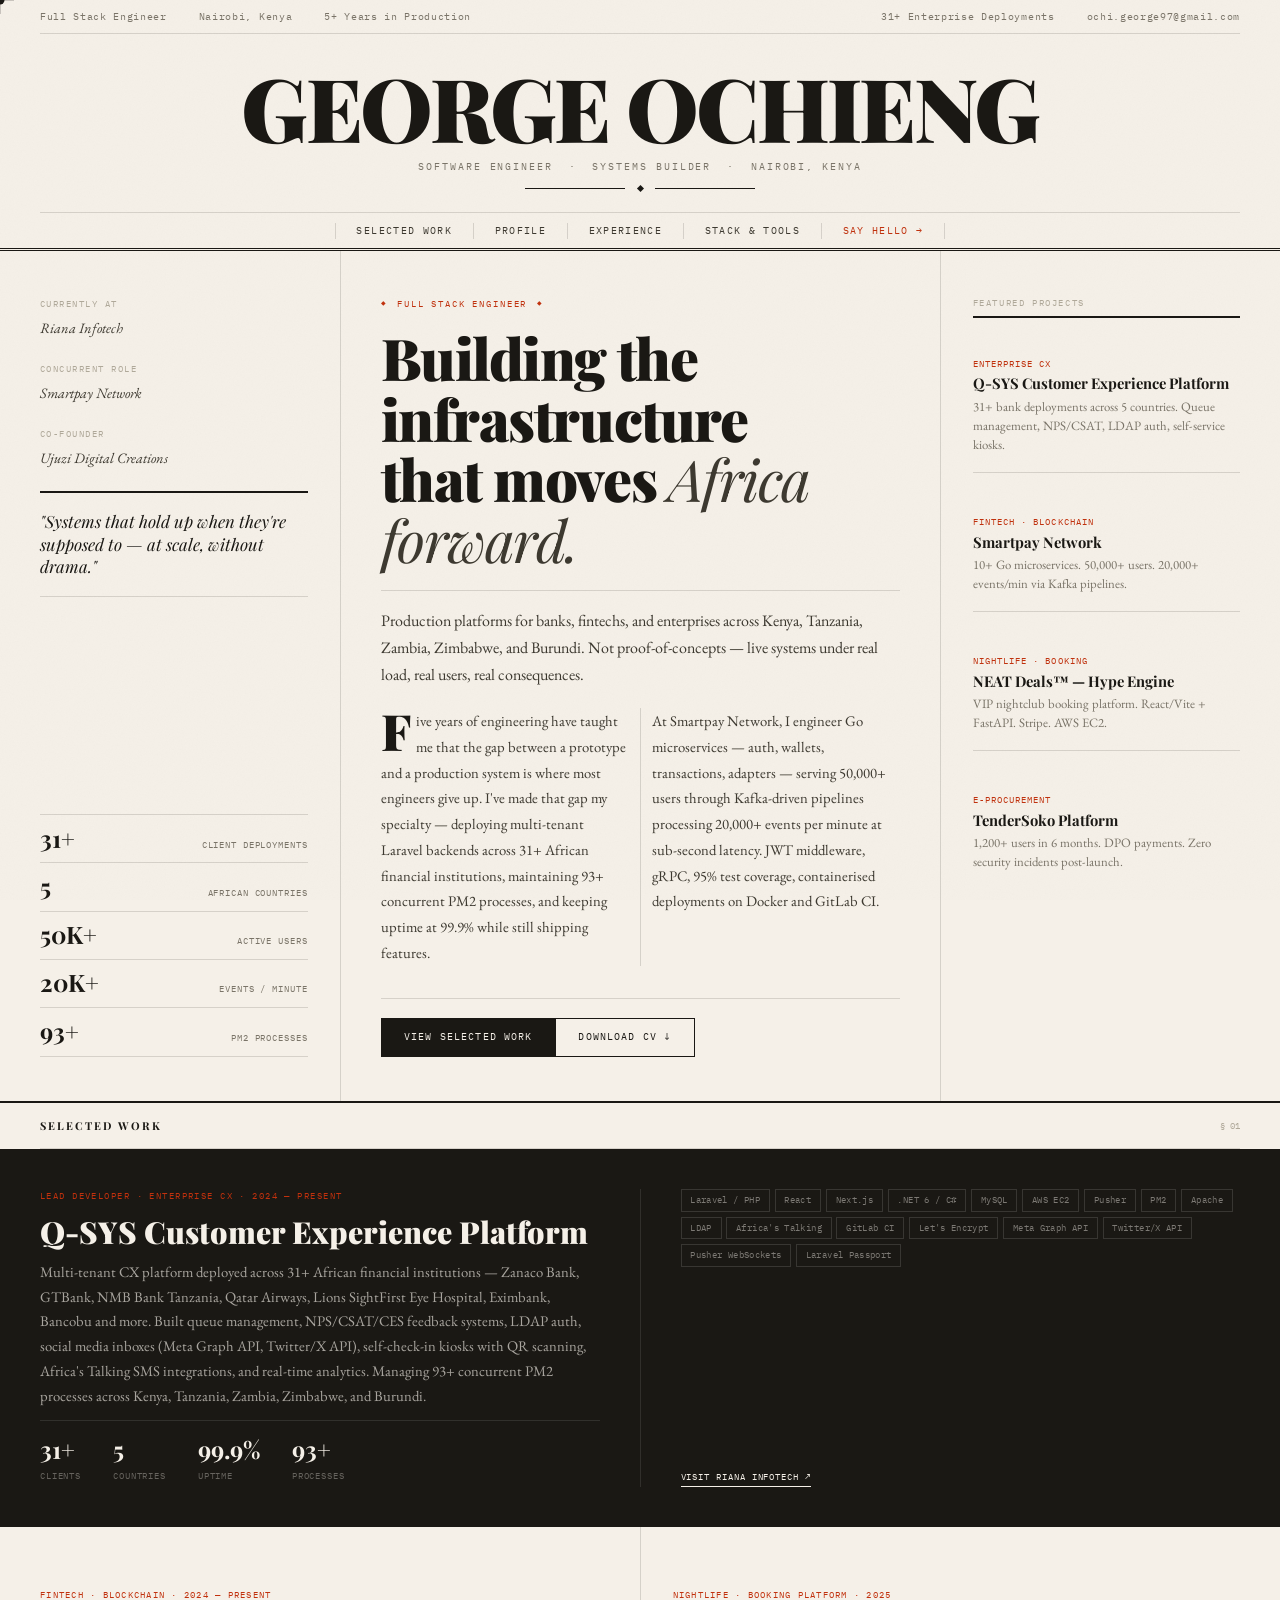
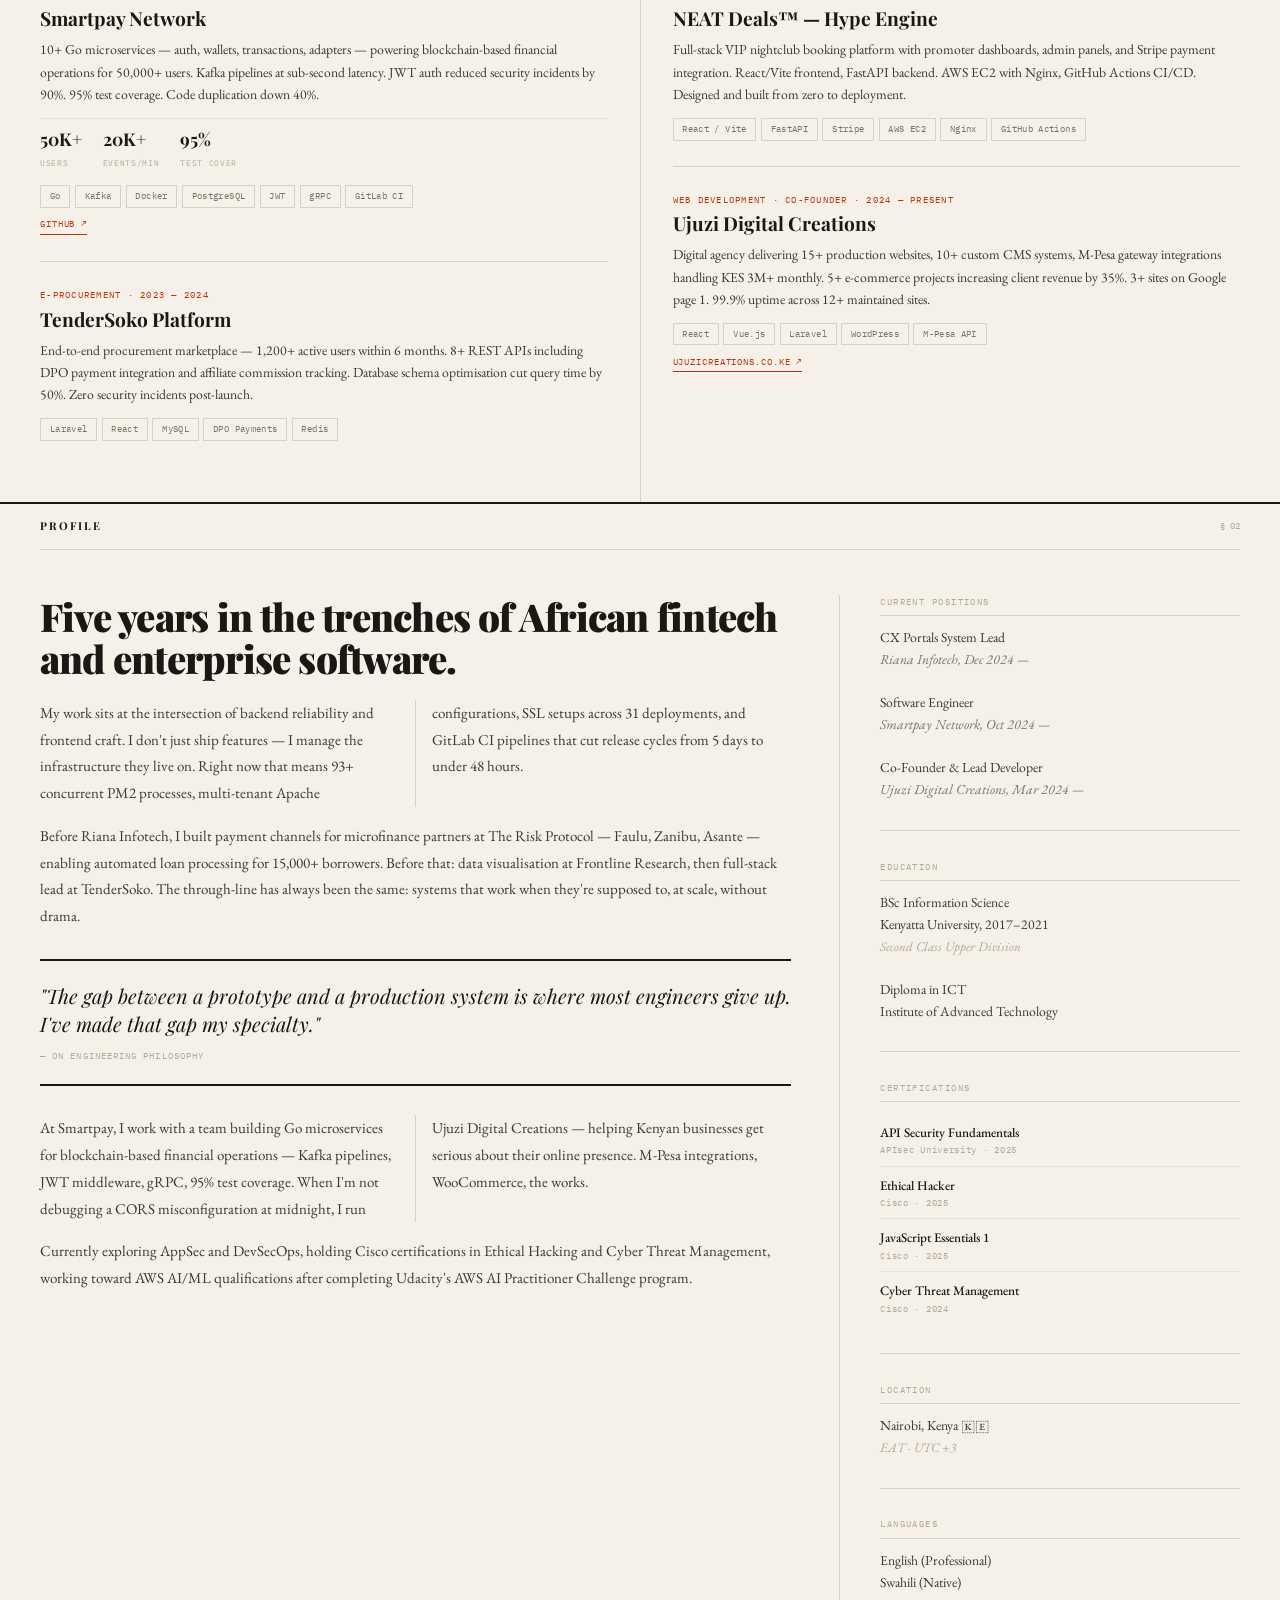
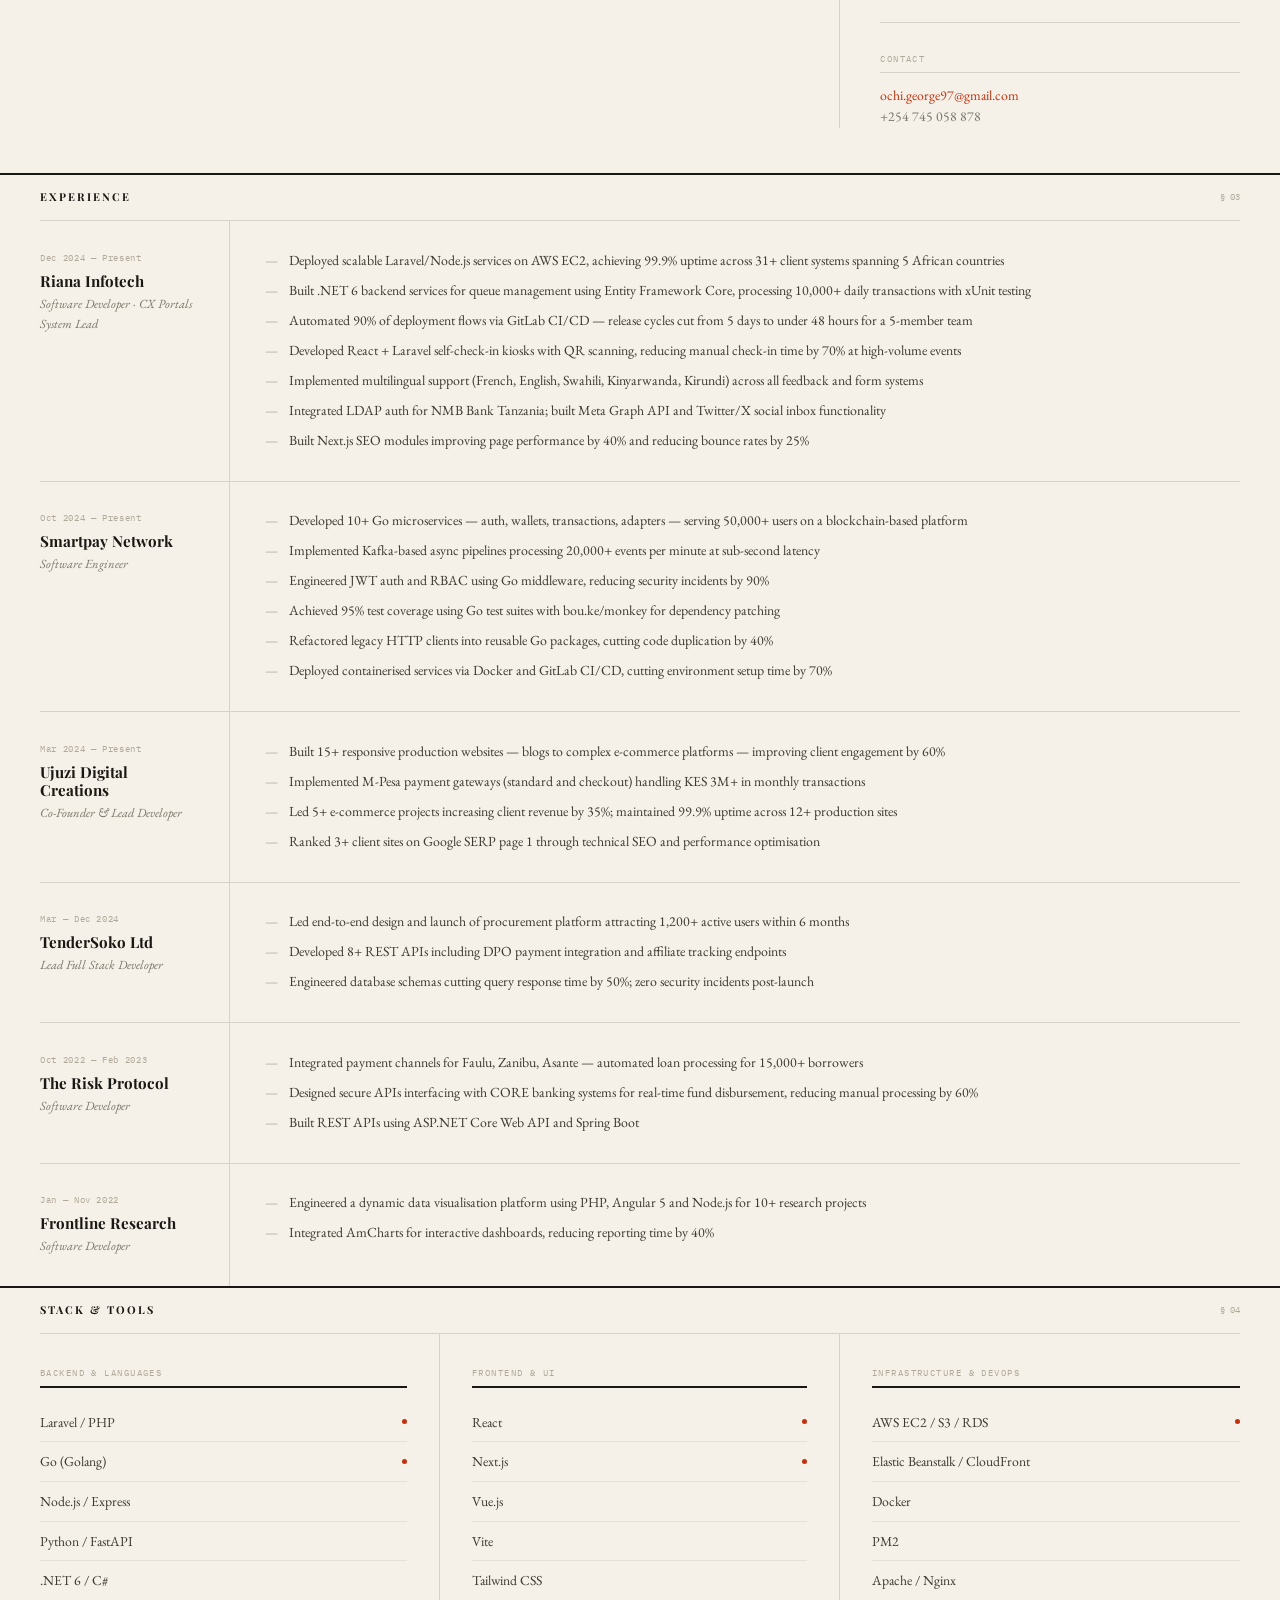
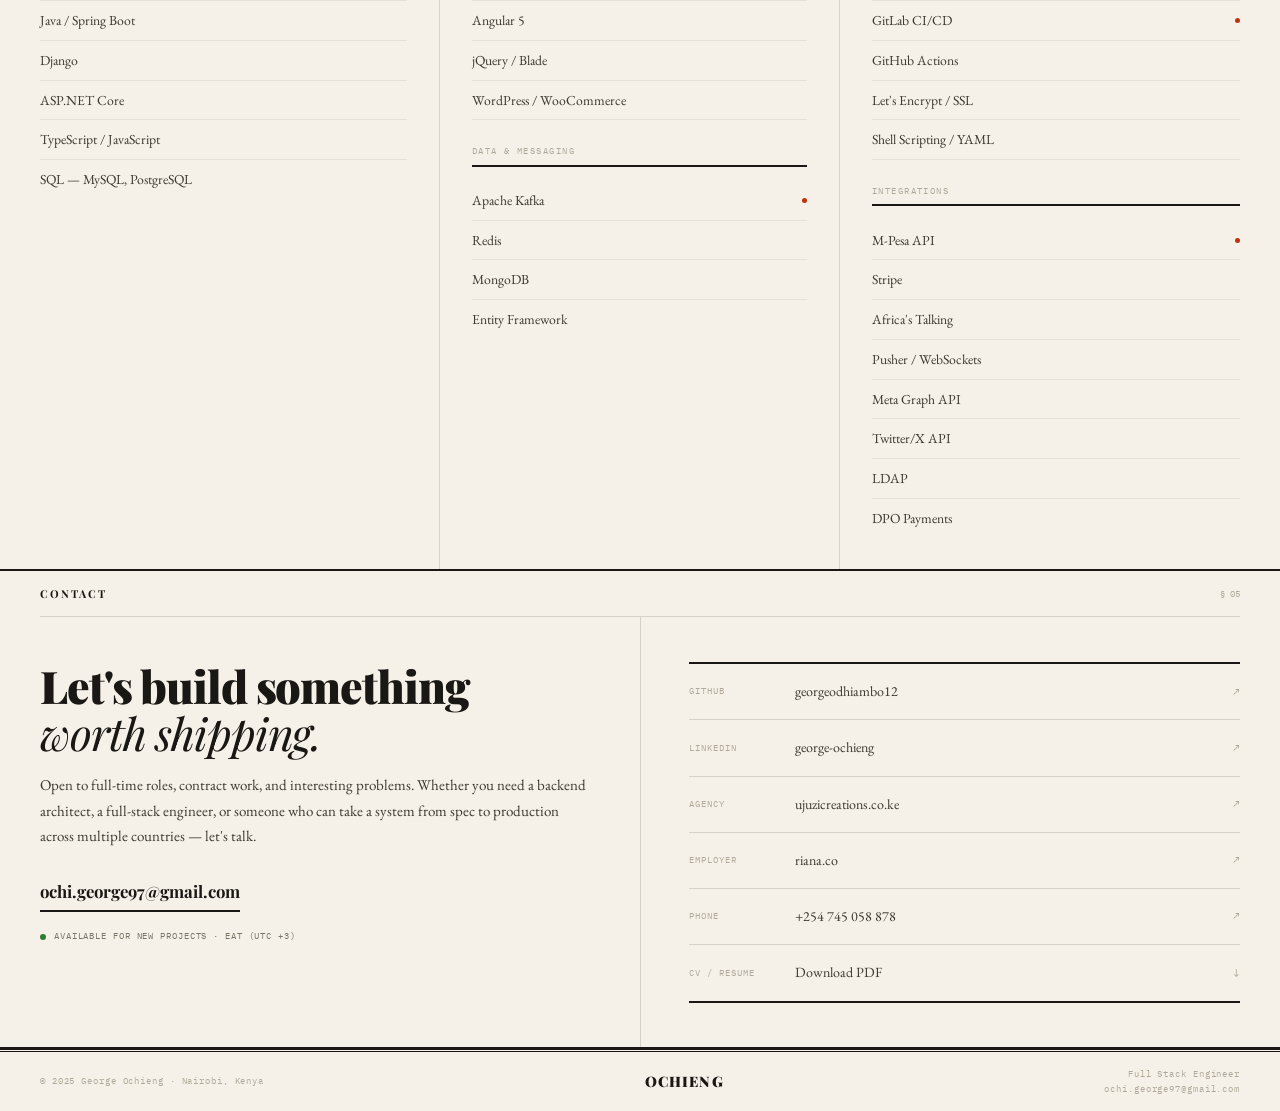
==== commit 0a1bc7ce: "new cv" ====
--- a/index.html
+++ b/index.html
@@ -3,1239 +3,718 @@
 <head>
   <meta charset="UTF-8">
   <meta name="viewport" content="width=device-width, initial-scale=1.0">
-  <meta name="description" content="George Ochieng - Full Stack Software Engineer Portfolio">
-  <title>George Ochieng | Full Stack Developer</title>
-  
+  <meta name="description" content="George Ochieng — Full Stack Engineer. Building scalable systems for African financial institutions.">
+  <meta property="og:title" content="George Ochieng — Full Stack Engineer">
+  <title>George Ochieng — Engineer</title>
+
+  <link rel="preconnect" href="https://fonts.googleapis.com">
+  <link rel="preconnect" href="https://fonts.gstatic.com" crossorigin>
+  <link href="https://fonts.googleapis.com/css2?family=Playfair+Display:ital,wght@0,400;0,500;0,700;0,900;1,400;1,700&family=EB+Garamond:ital,wght@0,400;0,500;0,600;1,400;1,500&family=IBM+Plex+Mono:wght@300;400;500&display=swap" rel="stylesheet">
+
   <style>
-    * {
-      margin: 0;
-      padding: 0;
-      box-sizing: border-box;
+    *, *::before, *::after { box-sizing: border-box; margin: 0; padding: 0; }
+    :root {
+      --paper: #f5f0e8;
+      --paper2: #ede8dc;
+      --paper3: #e5dfd0;
+      --ink: #1a1814;
+      --ink2: #3d3930;
+      --ink3: #7a7468;
+      --ink4: #b0a99a;
+      --rule: rgba(26,24,20,0.14);
+      --rule2: rgba(26,24,20,0.07);
+      --red: #c1310d;
+      --red2: #a02a0a;
+      --serif: 'Playfair Display', Georgia, serif;
+      --body: 'EB Garamond', Georgia, serif;
+      --mono: 'IBM Plex Mono', monospace;
+      --ease: cubic-bezier(0.16,1,0.3,1);
     }
-
-    :root {
-      --primary: #06b6d4;
-      --secondary: #a855f7;
-      --accent: #ec4899;
-      --dark: #0f172a;
-      --darker: #020617;
+    html { scroll-behavior: smooth; font-size: 16px; }
+    body { background: var(--paper); color: var(--ink); font-family: var(--body); line-height: 1.65; overflow-x: hidden; cursor: none; }
+    ::selection { background: var(--ink); color: var(--paper); }
+    ::-webkit-scrollbar { width: 3px; }
+    ::-webkit-scrollbar-track { background: var(--paper); }
+    ::-webkit-scrollbar-thumb { background: var(--red); }
+
+    body::after { content: ''; position: fixed; inset: 0; background-image: url("data:image/svg+xml,%3Csvg xmlns='http://www.w3.org/2000/svg' width='200' height='200'%3E%3Cfilter id='n'%3E%3CfeTurbulence type='fractalNoise' baseFrequency='0.75' numOctaves='3' stitchTiles='stitch'/%3E%3CfeColorMatrix type='saturate' values='0'/%3E%3C/filter%3E%3Crect width='200' height='200' filter='url(%23n)' opacity='0.035'/%3E%3C/svg%3E"); pointer-events: none; z-index: 9000; mix-blend-mode: multiply; }
+
+    #cursor { position: fixed; width: 9px; height: 9px; background: var(--ink); border-radius: 50%; pointer-events: none; z-index: 9999; transform: translate(-50%,-50%); transition: width .15s var(--ease), height .15s var(--ease), background .15s; }
+    #cursor-h, #cursor-v { position: fixed; background: rgba(26,24,20,0.2); pointer-events: none; z-index: 9998; }
+    #cursor-h { height: 1px; width: 28px; top: 0; left: 0; transform: translate(-50%,-50%); }
+    #cursor-v { width: 1px; height: 28px; top: 0; left: 0; transform: translate(-50%,-50%); }
+    body:has(a:hover) #cursor { background: var(--red); width: 5px; height: 5px; }
+
+    #progress { position: fixed; top: 0; left: 0; height: 2px; background: var(--red); width: 0%; z-index: 9990; transition: width .08s; }
+
+    /* ── MASTHEAD ── */
+    .masthead { padding: 0 2.5rem; border-bottom: 3px double var(--ink); }
+    .mast-top { display: flex; align-items: center; justify-content: space-between; padding: .55rem 0; border-bottom: 1px solid var(--rule); font-family: var(--mono); font-size: .6rem; letter-spacing: .07em; color: var(--ink3); }
+    .mast-top .items { display: flex; gap: 2rem; }
+    .mast-center { text-align: center; padding: 1.8rem 0 1.3rem; }
+    .site-name { font-family: var(--serif); font-size: clamp(2.8rem,7vw,5.5rem); font-weight: 900; letter-spacing: -.03em; line-height: 1; text-transform: uppercase; color: var(--ink); }
+    .site-sub { font-family: var(--mono); font-size: .6rem; letter-spacing: .2em; color: var(--ink3); text-transform: uppercase; margin-top: .5rem; }
+    .site-ornament { display: flex; align-items: center; justify-content: center; gap: .8rem; margin-top: .7rem; }
+    .site-ornament-line { height: 1px; background: var(--ink); width: 100px; }
+    .site-ornament-diamond { width: 5px; height: 5px; background: var(--ink); transform: rotate(45deg); }
+    .mast-nav { display: flex; align-items: center; justify-content: center; padding: .65rem 0 .55rem; border-top: 1px solid var(--rule); }
+    .mast-nav a { font-family: var(--mono); font-size: .6rem; letter-spacing: .14em; text-transform: uppercase; color: var(--ink2); text-decoration: none; padding: 0 1.3rem; border-right: 1px solid var(--rule); transition: color .15s; }
+    .mast-nav a:first-child { border-left: 1px solid var(--rule); }
+    .mast-nav a:hover, .mast-nav a.hl { color: var(--red); }
+
+    /* ── STICKY NAV ── */
+    .sticky { position: fixed; top: 0; left: 0; right: 0; z-index: 800; background: var(--paper); border-bottom: 2px solid var(--ink); display: flex; align-items: center; justify-content: space-between; padding: 0 2.5rem; height: 46px; transform: translateY(-100%); transition: transform .35s var(--ease); }
+    .sticky.on { transform: translateY(0); }
+    .sticky-logo { font-family: var(--serif); font-weight: 900; font-size: 1rem; letter-spacing: -.01em; text-transform: uppercase; color: var(--ink); text-decoration: none; }
+    .sticky-links { display: flex; list-style: none; }
+    .sticky-links a { font-family: var(--mono); font-size: .58rem; letter-spacing: .12em; text-transform: uppercase; color: var(--ink3); text-decoration: none; padding: 0 1rem; border-left: 1px solid var(--rule); height: 46px; display: flex; align-items: center; transition: color .15s, background .15s; }
+    .sticky-links a:hover { color: var(--ink); background: var(--paper2); }
+    .sticky-links .s-cta { background: var(--ink); color: var(--paper) !important; }
+    .sticky-links .s-cta:hover { background: var(--red) !important; }
+
+    /* ── HAMBURGER ── */
+    .hbg { display: none; flex-direction: column; gap: 5px; cursor: none; background: none; border: none; padding: 4px; }
+    .hbg span { display: block; width: 22px; height: 1.5px; background: var(--ink); transition: all .3s; }
+    .hbg.open span:nth-child(1) { transform: translateY(6.5px) rotate(45deg); }
+    .hbg.open span:nth-child(2) { opacity: 0; }
+    .hbg.open span:nth-child(3) { transform: translateY(-6.5px) rotate(-45deg); }
+    .mob-overlay { display: none; position: fixed; inset: 0; background: var(--paper); z-index: 700; flex-direction: column; align-items: center; justify-content: center; gap: 2.5rem; }
+    .mob-overlay.on { display: flex; }
+    .mob-overlay a { font-family: var(--serif); font-size: 2.5rem; font-weight: 700; color: var(--ink); text-decoration: none; transition: color .15s; }
+    .mob-overlay a:hover { color: var(--red); }
+
+    /* ── FRONT PAGE (3-col broadsheet) ── */
+    .fp { display: grid; grid-template-columns: 1fr 1px 2fr 1px 1fr; padding: 0 2.5rem; border-bottom: 2px solid var(--ink); }
+    .fp-rule { background: var(--rule); }
+    .fp-l { padding: 2.8rem 2rem 2.8rem 0; display: flex; flex-direction: column; gap: 1.2rem; }
+    .fp-c { padding: 2.8rem 2.5rem; display: flex; flex-direction: column; }
+    .fp-r { padding: 2.8rem 0 2.8rem 2rem; display: flex; flex-direction: column; gap: 1.5rem; }
+
+    .bl { }
+    .bl-l { font-family: var(--mono); font-size: .58rem; letter-spacing: .16em; text-transform: uppercase; color: var(--ink4); display: block; margin-bottom: .25rem; }
+    .bl-v { font-family: var(--body); font-size: .9rem; color: var(--ink2); font-style: italic; }
+
+    .l-pull { border-top: 2px solid var(--ink); border-bottom: 1px solid var(--rule); padding: 1.1rem 0; }
+    .l-pull p { font-family: var(--serif); font-size: 1.05rem; font-style: italic; line-height: 1.35; color: var(--ink); }
+
+    .stats { display: flex; flex-direction: column; margin-top: auto; }
+    .st { display: flex; align-items: baseline; justify-content: space-between; padding: .65rem 0; border-bottom: 1px solid var(--rule); }
+    .st:first-child { border-top: 1px solid var(--rule); }
+    .st-n { font-family: var(--serif); font-size: 1.5rem; font-weight: 700; line-height: 1; color: var(--ink); }
+    .st-l { font-family: var(--mono); font-size: .55rem; letter-spacing: .1em; text-transform: uppercase; color: var(--ink3); text-align: right; }
+
+    .kicker { font-family: var(--mono); font-size: .58rem; letter-spacing: .2em; text-transform: uppercase; color: var(--red); display: flex; align-items: center; gap: .6rem; margin-bottom: 1rem; }
+    .kicker::before, .kicker::after { content: '◆'; font-size: .38rem; }
+    .hed { font-family: var(--serif); font-size: clamp(2rem,4.5vw,3.6rem); font-weight: 900; line-height: 1.05; letter-spacing: -.025em; color: var(--ink); margin-bottom: 1.3rem; }
+    .hed em { font-weight: 400; font-style: italic; color: var(--ink2); }
+    .dek { font-family: var(--body); font-size: 1rem; line-height: 1.68; color: var(--ink2); border-top: 1px solid var(--rule); padding-top: 1.1rem; margin-bottom: 1.2rem; }
+    .body-cols { font-family: var(--body); font-size: .92rem; line-height: 1.75; color: var(--ink2); column-count: 2; column-gap: 1.5rem; column-rule: 1px solid var(--rule); }
+    .body-cols p { margin-bottom: .7rem; }
+    .body-cols p:first-child::first-letter { font-family: var(--serif); font-size: 3.4em; font-weight: 900; line-height: .8; float: left; margin-right: .1em; margin-top: .06em; color: var(--ink); }
+    .ctas { display: flex; gap: 0; margin-top: 2rem; padding-top: 1.2rem; border-top: 1px solid var(--rule); }
+    .btn { font-family: var(--mono); font-size: .6rem; letter-spacing: .12em; text-transform: uppercase; text-decoration: none; padding: .65rem 1.4rem; border: 1px solid var(--ink); cursor: none; transition: all .2s; }
+    .btn-f { background: var(--ink); color: var(--paper); }
+    .btn-f:hover { background: var(--red); border-color: var(--red); }
+    .btn-o { color: var(--ink); margin-left: -1px; }
+    .btn-o:hover { background: var(--paper2); }
+
+    .r-title { font-family: var(--mono); font-size: .56rem; letter-spacing: .18em; text-transform: uppercase; color: var(--ink4); border-bottom: 2px solid var(--ink); padding-bottom: .35rem; margin-bottom: .9rem; }
+    .r-item { padding-bottom: 1.1rem; border-bottom: 1px solid var(--rule); margin-bottom: 1.1rem; }
+    .r-item:last-child { border-bottom: none; margin-bottom: 0; }
+    .r-cat { font-family: var(--mono); font-size: .56rem; letter-spacing: .12em; text-transform: uppercase; color: var(--red); margin-bottom: .25rem; }
+    .r-name { font-family: var(--serif); font-size: .92rem; font-weight: 700; line-height: 1.2; color: var(--ink); margin-bottom: .25rem; }
+    .r-desc { font-family: var(--body); font-size: .8rem; color: var(--ink3); line-height: 1.5; }
+
+    /* ── SECTION CHROME ── */
+    .sec { padding: 0 2.5rem; border-bottom: 2px solid var(--ink); }
+    .sec-hd { display: flex; align-items: center; justify-content: space-between; padding: .85rem 0; border-bottom: 1px solid var(--rule); }
+    .sec-name { font-family: var(--serif); font-size: .68rem; font-weight: 700; letter-spacing: .18em; text-transform: uppercase; }
+    .sec-num { font-family: var(--mono); font-size: .56rem; color: var(--ink4); }
+
+    /* ── WORK ── */
+    .feat { background: var(--ink); padding: 2.5rem; margin: 0 -2.5rem; display: grid; grid-template-columns: 1fr 1px 1fr; gap: 2.5rem; }
+    .feat-rule { background: rgba(255,255,255,.1); }
+    .feat-l, .feat-r { display: flex; flex-direction: column; gap: .7rem; }
+    .f-lbl { font-family: var(--mono); font-size: .56rem; letter-spacing: .16em; text-transform: uppercase; color: var(--red); }
+    .f-title { font-family: var(--serif); font-size: 1.9rem; font-weight: 900; line-height: 1.1; color: var(--paper); }
+    .f-dek { font-family: var(--body); font-size: .92rem; line-height: 1.68; color: rgba(245,240,232,.65); }
+    .f-stats { display: flex; gap: 2rem; padding-top: 1rem; border-top: 1px solid rgba(255,255,255,.1); }
+    .f-sn { font-family: var(--serif); font-size: 1.5rem; font-weight: 700; color: var(--paper); display: block; line-height: 1; }
+    .f-sl { font-family: var(--mono); font-size: .54rem; letter-spacing: .1em; text-transform: uppercase; color: rgba(245,240,232,.35); }
+    .f-tags { display: flex; flex-wrap: wrap; gap: .3rem; }
+    .f-tag { font-family: var(--mono); font-size: .56rem; padding: .18rem .55rem; border: 1px solid rgba(255,255,255,.13); color: rgba(245,240,232,.45); letter-spacing: .04em; }
+    .f-link { display: inline-flex; align-items: center; gap: .4rem; font-family: var(--mono); font-size: .58rem; letter-spacing: .1em; text-transform: uppercase; color: var(--paper); text-decoration: none; border-bottom: 1px solid var(--paper); padding-bottom: .1rem; width: fit-content; margin-top: auto; transition: color .15s, border-color .15s; }
+    .f-link:hover { color: var(--paper2); border-color: var(--paper2); }
+
+    .wgrid { display: grid; grid-template-columns: 1fr 1px 1fr; }
+    .w-rule { background: var(--rule); }
+    .wcol { padding: 2.2rem 2rem; }
+    .wcol:first-child { padding-left: 0; }
+    .wcol:last-child { padding-right: 0; }
+    .pc { padding: 1.6rem 0; border-bottom: 1px solid var(--rule); }
+    .pc:last-child { border-bottom: none; }
+    .pc-cat { font-family: var(--mono); font-size: .56rem; letter-spacing: .14em; text-transform: uppercase; color: var(--red); margin-bottom: .3rem; }
+    .pc-title { font-family: var(--serif); font-size: 1.2rem; font-weight: 700; line-height: 1.2; color: var(--ink); margin-bottom: .5rem; }
+    .pc-dek { font-family: var(--body); font-size: .86rem; line-height: 1.62; color: var(--ink2); margin-bottom: .8rem; }
+    .pc-stats { display: flex; gap: 1.3rem; padding-top: .7rem; border-top: 1px solid var(--rule2); margin-bottom: .7rem; }
+    .ps-n { font-family: var(--serif); font-size: 1.1rem; font-weight: 700; color: var(--ink); display: block; line-height: 1; }
+    .ps-l { font-family: var(--mono); font-size: .52rem; letter-spacing: .08em; text-transform: uppercase; color: var(--ink4); }
+    .pc-tags { display: flex; flex-wrap: wrap; gap: .28rem; }
+    .pc-tag { font-family: var(--mono); font-size: .56rem; padding: .18rem .55rem; border: 1px solid var(--rule); color: var(--ink3); letter-spacing: .04em; }
+    .pc-link { display: inline-flex; align-items: center; gap: .35rem; font-family: var(--mono); font-size: .56rem; letter-spacing: .1em; text-transform: uppercase; color: var(--red); text-decoration: none; border-bottom: 1px solid var(--red); padding-bottom: .1rem; width: fit-content; margin-top: .6rem; transition: color .15s, border-color .15s; }
+    .pc-link:hover { color: var(--red2); border-color: var(--red2); }
+
+    /* ── ABOUT ── */
+    .about-grid { display: grid; grid-template-columns: 2fr 1px 1fr; padding: 2.8rem 0; }
+    .about-rule { background: var(--rule); }
+    .about-main { padding-right: 3rem; }
+    .about-aside { padding-left: 2.5rem; }
+    .about-hed { font-family: var(--serif); font-size: clamp(1.6rem,3vw,2.7rem); font-weight: 900; line-height: 1.1; letter-spacing: -.02em; margin-bottom: 1.3rem; }
+    .about-p { font-family: var(--body); font-size: .94rem; line-height: 1.78; color: var(--ink2); column-count: 2; column-gap: 2rem; column-rule: 1px solid var(--rule); margin-bottom: 1rem; }
+    .about-p.single { column-count: 1; }
+    .pq { border-top: 2px solid var(--ink); border-bottom: 2px solid var(--ink); padding: 1.3rem 0; margin: 1.8rem 0; }
+    .pq-text { font-family: var(--serif); font-size: 1.25rem; font-style: italic; line-height: 1.4; color: var(--ink); }
+    .pq-src { font-family: var(--mono); font-size: .56rem; letter-spacing: .12em; text-transform: uppercase; color: var(--ink4); margin-top: .7rem; }
+    .sb { margin-bottom: 1.8rem; padding-bottom: 1.8rem; border-bottom: 1px solid var(--rule); }
+    .sb:last-child { border-bottom: none; margin-bottom: 0; padding-bottom: 0; }
+    .sb-l { font-family: var(--mono); font-size: .56rem; letter-spacing: .16em; text-transform: uppercase; color: var(--ink4); border-bottom: 1px solid var(--rule); padding-bottom: .35rem; margin-bottom: .7rem; }
+    .sb-v { font-family: var(--body); font-size: .86rem; color: var(--ink2); line-height: 1.58; }
+    .sb-v a { color: var(--red); text-decoration: none; }
+    .sb-v a:hover { text-decoration: underline; }
+    .cert { display: flex; flex-direction: column; padding: .5rem 0; border-bottom: 1px solid var(--rule2); }
+    .cert:last-child { border-bottom: none; }
+    .cert-n { font-family: var(--body); font-size: .82rem; color: var(--ink); font-weight: 500; }
+    .cert-o { font-family: var(--mono); font-size: .54rem; letter-spacing: .08em; color: var(--ink4); }
+
+    /* ── EXPERIENCE ── */
+    .exp-item { display: grid; grid-template-columns: 190px 1fr; border-bottom: 1px solid var(--rule); }
+    .exp-item:last-child { border-bottom: none; }
+    .exp-meta { padding: 1.8rem 1.8rem 1.8rem 0; border-right: 1px solid var(--rule); }
+    .exp-date { font-family: var(--mono); font-size: .58rem; letter-spacing: .07em; color: var(--ink4); margin-bottom: .4rem; }
+    .exp-co { font-family: var(--serif); font-size: .95rem; font-weight: 700; color: var(--ink); line-height: 1.2; }
+    .exp-role { font-family: var(--body); font-size: .78rem; color: var(--ink3); font-style: italic; margin-top: .25rem; }
+    .exp-body { padding: 1.8rem 0 1.8rem 2.2rem; }
+    .exp-body ul { list-style: none; display: flex; flex-direction: column; gap: .5rem; }
+    .exp-body li { font-family: var(--body); font-size: .87rem; color: var(--ink2); line-height: 1.58; display: flex; gap: .7rem; }
+    .exp-body li::before { content: '—'; color: var(--ink4); flex-shrink: 0; }
+
+    /* ── STACK ── */
+    .stack-cols { display: grid; grid-template-columns: repeat(3,1fr); }
+    .scol { padding: 2rem 2rem 2rem 0; border-right: 1px solid var(--rule); }
+    .scol:last-child { border-right: none; padding-right: 0; }
+    .scol:nth-child(2), .scol:nth-child(3) { padding-left: 2rem; }
+    .scol-t { font-family: var(--mono); font-size: .56rem; letter-spacing: .16em; text-transform: uppercase; color: var(--ink4); border-bottom: 2px solid var(--ink); padding-bottom: .35rem; margin-bottom: .9rem; }
+    .scol-t.mt { margin-top: 1.5rem; }
+    .si { display: flex; align-items: center; justify-content: space-between; padding: .5rem 0; border-bottom: 1px solid var(--rule2); font-family: var(--body); font-size: .86rem; color: var(--ink2); }
+    .si:last-child { border-bottom: none; }
+    .si .dot { width: 5px; height: 5px; background: var(--red); border-radius: 50%; flex-shrink: 0; }
+
+    /* ── CONTACT ── */
+    .contact-grid { display: grid; grid-template-columns: 1fr 1px 1fr; }
+    .contact-rule { background: var(--rule); }
+    .contact-l { padding: 2.8rem 3rem 2.8rem 0; }
+    .contact-r { padding: 2.8rem 0 2.8rem 3rem; }
+    .contact-hed { font-family: var(--serif); font-size: clamp(1.8rem,3.5vw,3.2rem); font-weight: 900; line-height: 1.05; letter-spacing: -.025em; margin-bottom: 1rem; }
+    .contact-hed em { font-style: italic; font-weight: 400; }
+    .contact-dek { font-family: var(--body); font-size: .94rem; line-height: 1.7; color: var(--ink2); margin-bottom: 1.8rem; }
+    .email-lnk { font-family: var(--serif); font-size: 1.05rem; font-weight: 700; color: var(--ink); text-decoration: none; border-bottom: 2px solid var(--ink); padding-bottom: .25rem; display: inline-block; transition: color .15s, border-color .15s; }
+    .email-lnk:hover { color: var(--red); border-color: var(--red); }
+    .avail { display: flex; align-items: center; gap: .5rem; font-family: var(--mono); font-size: .56rem; letter-spacing: .1em; text-transform: uppercase; color: var(--ink3); margin-top: 1.1rem; }
+    .avail-dot { width: 6px; height: 6px; background: #2e7d32; border-radius: 50%; animation: pulse 2s ease-in-out infinite; }
+    @keyframes pulse { 0%,100%{opacity:1} 50%{opacity:.25} }
+    .ctable { display: flex; flex-direction: column; }
+    .ct { display: grid; grid-template-columns: 90px 1fr auto; gap: 1rem; align-items: center; padding: 1rem 0; border-bottom: 1px solid var(--rule); text-decoration: none; cursor: none; transition: background .15s; }
+    .ct:first-child { border-top: 2px solid var(--ink); }
+    .ct:last-child { border-bottom: 2px solid var(--ink); }
+    .ct:hover { background: var(--paper2); margin: 0 -.8rem; padding: 1rem .8rem; }
+    .ct-k { font-family: var(--mono); font-size: .56rem; letter-spacing: .12em; text-transform: uppercase; color: var(--ink4); }
+    .ct-v { font-family: var(--body); font-size: .88rem; color: var(--ink2); }
+    .ct-a { font-family: var(--mono); font-size: .7rem; color: var(--ink4); transition: color .15s, transform .2s; }
+    .ct:hover .ct-a { color: var(--red); transform: translate(3px,-3px); }
+
+    /* ── FOOTER ── */
+    footer { padding: .9rem 2.5rem; display: flex; align-items: center; justify-content: space-between; border-top: 3px double var(--ink); }
+    .ft-l { font-family: var(--mono); font-size: .56rem; letter-spacing: .1em; color: var(--ink4); }
+    .ft-c { font-family: var(--serif); font-size: .9rem; font-weight: 900; letter-spacing: .08em; text-transform: uppercase; color: var(--ink); }
+    .ft-r { font-family: var(--mono); font-size: .56rem; letter-spacing: .1em; color: var(--ink4); text-align: right; }
+
+    /* ── REVEAL ── */
+    .rv { opacity: 0; transform: translateY(18px); transition: opacity .65s var(--ease), transform .65s var(--ease); }
+    .rv.on { opacity: 1; transform: none; }
+    .d1 { transition-delay: .08s; } .d2 { transition-delay: .16s; } .d3 { transition-delay: .24s; }
+
+    /* ── RESPONSIVE ── */
+    @media(max-width:960px) {
+      .masthead { padding: 0 1.5rem; }
+      .mast-nav, .sticky-links { display: none; }
+      .hbg { display: flex; }
+      .fp { grid-template-columns: 1fr; padding: 0 1.5rem; }
+      .fp-rule { display: none; }
+      .fp-l { padding: 2rem 0; border-bottom: 1px solid var(--rule); }
+      .fp-c { padding: 2rem 0; border-bottom: 1px solid var(--rule); }
+      .fp-r { padding: 2rem 0; }
+      .body-cols { column-count: 1; }
+      .sec { padding: 0 1.5rem; }
+      .feat { grid-template-columns: 1fr; margin: 0 -1.5rem; }
+      .feat-rule { display: none; }
+      .wgrid { grid-template-columns: 1fr; }
+      .w-rule { display: none; }
+      .wcol { padding: 1.8rem 0; }
+      .about-grid { grid-template-columns: 1fr; padding: 2rem 0; }
+      .about-rule { display: none; }
+      .about-main { padding-right: 0; }
+      .about-aside { padding-left: 0; padding-top: 2rem; border-top: 1px solid var(--rule); }
+      .about-p { column-count: 1; }
+      .exp-item { grid-template-columns: 1fr; }
+      .exp-meta { padding: 1.5rem 0 .4rem; border-right: none; }
+      .exp-body { padding: .5rem 0 1.5rem; }
+      .stack-cols { grid-template-columns: 1fr 1fr; }
+      .scol:nth-child(2) { border-right: 1px solid var(--rule); }
+      .scol:nth-child(3) { border-right: none; }
+      .contact-grid { grid-template-columns: 1fr; }
+      .contact-rule { display: none; }
+      .contact-l { padding: 2.2rem 0; border-bottom: 1px solid var(--rule); }
+      .contact-r { padding: 2.2rem 0; }
+      footer { flex-direction: column; gap: .4rem; text-align: center; padding: 1rem 1.5rem; }
+      .sticky { padding: 0 1.5rem; }
+      body { cursor: auto; }
+      #cursor, #cursor-h, #cursor-v { display: none; }
     }
-
-    body {
-      font-family: -apple-system, BlinkMacSystemFont, 'Segoe UI', Roboto, sans-serif;
-      background: linear-gradient(135deg, #0f172a 0%, #581c87 50%, #0f172a 100%);
-      color: white;
-      line-height: 1.6;
-      overflow-x: hidden;
-    }
-
-    /* Animated Background */
-    .bg-orb {
-      position: fixed;
-      border-radius: 50%;
-      filter: blur(80px);
-      opacity: 0.2;
-      pointer-events: none;
-      z-index: 0;
-    }
-
-    .orb-1 {
-      top: 10%;
-      right: 10%;
-      width: 400px;
-      height: 400px;
-      background: var(--primary);
-      animation: float 8s ease-in-out infinite;
-    }
-
-    .orb-2 {
-      bottom: 10%;
-      left: 10%;
-      width: 500px;
-      height: 500px;
-      background: var(--accent);
-      animation: float 10s ease-in-out infinite reverse;
-    }
-
-    .orb-3 {
-      top: 50%;
-      left: 50%;
-      width: 300px;
-      height: 300px;
-      background: var(--secondary);
-      animation: pulse 6s ease-in-out infinite;
-    }
-
-    @keyframes float {
-      0%, 100% { transform: translateY(0) scale(1); }
-      50% { transform: translateY(-30px) scale(1.1); }
-    }
-
-    @keyframes pulse {
-      0%, 100% { transform: translate(-50%, -50%) scale(1); opacity: 0.2; }
-      50% { transform: translate(-50%, -50%) scale(1.2); opacity: 0.3; }
-    }
-
-    /* Container */
-    .container {
-      max-width: 1200px;
-      margin: 0 auto;
-      padding: 0 20px;
-      position: relative;
-      z-index: 1;
-    }
-
-    /* Navigation */
-    nav {
-      position: fixed;
-      top: 0;
-      left: 0;
-      right: 0;
-      background: rgba(15, 23, 42, 0.9);
-      backdrop-filter: blur(10px);
-      border-bottom: 1px solid rgba(168, 85, 247, 0.2);
-      padding: 1rem 0;
-      z-index: 1000;
-    }
-
-    nav .container {
-      display: flex;
-      justify-content: space-between;
-      align-items: center;
-    }
-
-    .logo {
-      font-size: 1.5rem;
-      font-weight: bold;
-      background: linear-gradient(90deg, var(--primary), var(--secondary));
-      -webkit-background-clip: text;
-      -webkit-text-fill-color: transparent;
-      background-clip: text;
-    }
-
-    .nav-links {
-      display: flex;
-      gap: 2rem;
-      list-style: none;
-    }
-
-    .nav-links a {
-      color: #cbd5e1;
-      text-decoration: none;
-      transition: color 0.3s;
-      text-transform: capitalize;
-    }
-
-    .nav-links a:hover {
-      color: var(--primary);
-    }
-
-    .menu-toggle {
-      display: none;
-      background: none;
-      border: none;
-      color: white;
-      font-size: 1.5rem;
-      cursor: pointer;
-    }
-
-    /* Hero Section */
-    .hero {
-      min-height: 85vh;
-      display: flex;
-      align-items: center;
-      justify-content: center;
-      text-align: left;
-      padding: 120px 0 60px 0;
-    }
-
-    .hero-content {
-      display: flex;
-      align-items: center;
-      gap: 4rem;
-      flex-wrap: wrap;
-    }
-
-    .hero-text {
-      flex: 1;
-      min-width: 300px;
-    }
-
-    .hero-greeting {
-      font-size: clamp(1.2rem, 3vw, 1.5rem);
-      color: var(--primary);
-      margin-bottom: 1rem;
-      animation: fadeInUp 0.8s ease-out;
-    }
-
-    .hero h1 {
-      font-size: clamp(2.5rem, 6vw, 4.5rem);
-      font-weight: bold;
-      background: linear-gradient(90deg, var(--primary), var(--secondary), var(--accent));
-      -webkit-background-clip: text;
-      -webkit-text-fill-color: transparent;
-      background-clip: text;
-      margin-bottom: 1rem;
-      animation: fadeInUp 1s ease-out 0.2s backwards;
-    }
-
-    .hero-tagline {
-      font-size: clamp(1.1rem, 2vw, 1.3rem);
-      color: #cbd5e1;
-      margin-bottom: 2rem;
-      animation: fadeInUp 1s ease-out 0.4s backwards;
-      min-height: 60px;
-    }
-
-    /* Typewriter Animation */
-    .typewriter-text {
-      border-right: 3px solid var(--primary);
-      padding-right: 5px;
-      animation: blink 0.7s infinite;
-    }
-
-    @keyframes blink {
-      0%, 50% { border-color: var(--primary); }
-      51%, 100% { border-color: transparent; }
-    }
-
-    .hero-image {
-      flex: 0 0 300px;
-      animation: fadeInUp 1s ease-out 0.6s backwards;
-    }
-
-    .profile-img {
-      width: 280px;
-      height: 280px;
-      border-radius: 50%;
-      border: 4px solid rgba(6, 182, 212, 0.5);
-      box-shadow: 0 20px 60px rgba(6, 182, 212, 0.3);
-      object-fit: cover;
-      background: linear-gradient(135deg, rgba(6, 182, 212, 0.2), rgba(168, 85, 247, 0.2));
-      display: flex;
-      align-items: center;
-      justify-content: center;
-      font-size: 8rem;
-      animation: float 3s ease-in-out infinite;
-    }
-
-    .cta-buttons {
-      display: flex;
-      gap: 1rem;
-      flex-wrap: wrap;
-      animation: fadeInUp 1s ease-out 0.6s backwards;
-    }
-
-    .btn {
-      padding: 1rem 2rem;
-      border-radius: 50px;
-      text-decoration: none;
-      font-weight: 600;
-      transition: all 0.3s;
-      display: inline-block;
-    }
-
-    .btn-primary {
-      background: linear-gradient(90deg, var(--primary), var(--secondary));
-      color: white;
-    }
-
-    .btn-primary:hover {
-      transform: scale(1.05);
-      box-shadow: 0 10px 40px rgba(168, 85, 247, 0.4);
-    }
-
-    .btn-secondary {
-      background: rgba(255, 255, 255, 0.1);
-      backdrop-filter: blur(10px);
-      border: 1px solid rgba(255, 255, 255, 0.2);
-      color: white;
-    }
-
-    .btn-secondary:hover {
-      background: rgba(255, 255, 255, 0.2);
-      transform: scale(1.05);
-    }
-
-    .social-links {
-      display: flex;
-      gap: 1.5rem;
-      margin-top: 2rem;
-      animation: fadeInUp 1s ease-out 0.8s backwards;
-    }
-
-    .social-links a {
-      color: #94a3b8;
-      font-size: 1.5rem;
-      transition: all 0.3s;
-    }
-
-    .social-links a:hover {
-      color: var(--primary);
-      transform: scale(1.2);
-    }
-
-    /* Section Styles */
-    section {
-      padding: 6rem 0;
-      position: relative;
-    }
-
-    .section-header {
-      text-align: center;
-      margin-bottom: 4rem;
-    }
-
-    .section-subtitle {
-      color: var(--primary);
-      text-transform: uppercase;
-      font-size: 0.9rem;
-      font-weight: 600;
-      letter-spacing: 2px;
-      margin-bottom: 0.5rem;
-    }
-
-    .section-title {
-      font-size: clamp(2.5rem, 5vw, 3.5rem);
-      font-weight: bold;
-      background: linear-gradient(90deg, var(--primary), var(--secondary));
-      -webkit-background-clip: text;
-      -webkit-text-fill-color: transparent;
-      background-clip: text;
-    }
-
-    .section-underline {
-      width: 100px;
-      height: 4px;
-      background: linear-gradient(90deg, var(--primary), var(--secondary));
-      margin: 1rem auto;
-      border-radius: 2px;
-    }
-
-    /* About Section with Image */
-    .about-content {
-      display: grid;
-      grid-template-columns: 1fr 1fr;
-      gap: 4rem;
-      align-items: center;
-      margin-bottom: 4rem;
-    }
-
-    .about-text {
-      font-size: 1.1rem;
-      color: #cbd5e1;
-      line-height: 1.8;
-    }
-
-    .about-text p {
-      margin-bottom: 1.5rem;
-    }
-
-    .highlight {
-      color: var(--primary);
-      font-weight: 600;
-    }
-
-    /* Skills with Icons */
-    .skills-grid {
-      display: grid;
-      grid-template-columns: repeat(auto-fit, minmax(100px, 1fr));
-      gap: 2rem;
-      margin-bottom: 3rem;
-    }
-
-    .skill-icon-item {
-      text-align: center;
-      padding: 1.5rem;
-      background: rgba(255, 255, 255, 0.05);
-      border-radius: 15px;
-      transition: all 0.3s;
-      cursor: default;
-    }
-
-    .skill-icon-item:hover {
-      transform: translateY(-10px);
-      background: rgba(6, 182, 212, 0.1);
-      box-shadow: 0 10px 30px rgba(6, 182, 212, 0.2);
-    }
-
-    .skill-icon {
-      font-size: 3rem;
-      margin-bottom: 0.5rem;
-      display: block;
-    }
-
-    .skill-name {
-      font-size: 0.9rem;
-      color: #cbd5e1;
-      font-weight: 500;
-    }
-
-    /* Stats */
-    .stats {
-      display: grid;
-      grid-template-columns: repeat(auto-fit, minmax(200px, 1fr));
-      gap: 2rem;
-      margin-top: 3rem;
-    }
-
-    .stat-card {
-      text-align: center;
-      padding: 2rem;
-      background: rgba(255, 255, 255, 0.05);
-      border-radius: 15px;
-      transition: all 0.3s;
-    }
-
-    .stat-card:hover {
-      transform: scale(1.05);
-      background: rgba(255, 255, 255, 0.08);
-    }
-
-    .stat-number {
-      font-size: 2.5rem;
-      font-weight: bold;
-      background: linear-gradient(90deg, var(--primary), var(--secondary));
-      -webkit-background-clip: text;
-      -webkit-text-fill-color: transparent;
-      background-clip: text;
-    }
-
-    .stat-label {
-      color: #94a3b8;
-      margin-top: 0.5rem;
-    }
-
-    /* Projects Section */
-    .projects-grid {
-      display: grid;
-      grid-template-columns: repeat(auto-fit, minmax(350px, 1fr));
-      gap: 2rem;
-    }
-
-    .project-card {
-      background: rgba(255, 255, 255, 0.05);
-      backdrop-filter: blur(10px);
-      border: 1px solid rgba(255, 255, 255, 0.1);
-      border-radius: 20px;
-      overflow: hidden;
-      transition: all 0.3s;
-    }
-
-    .project-card:hover {
-      transform: translateY(-10px);
-      border-color: var(--primary);
-      box-shadow: 0 20px 60px rgba(6, 182, 212, 0.3);
-    }
-
-    .project-image {
-      width: 100%;
-      height: 220px;
-      background: linear-gradient(135deg, rgba(6, 182, 212, 0.3), rgba(168, 85, 247, 0.3));
-      display: flex;
-      align-items: center;
-      justify-content: center;
-      font-size: 4rem;
-      position: relative;
-      overflow: hidden;
-    }
-
-    .project-image::before {
-      content: '';
-      position: absolute;
-      top: 0;
-      left: 0;
-      right: 0;
-      bottom: 0;
-      background: rgba(0, 0, 0, 0.3);
-      opacity: 0;
-      transition: opacity 0.3s;
-    }
-
-    .project-card:hover .project-image::before {
-      opacity: 1;
-    }
-
-    .project-content {
-      padding: 2rem;
-    }
-
-    .project-title {
-      font-size: 1.5rem;
-      margin-bottom: 0.5rem;
-      color: white;
-    }
-
-    .project-category {
-      color: var(--primary);
-      font-size: 0.85rem;
-      text-transform: uppercase;
-      font-weight: 600;
-      letter-spacing: 1px;
-      margin-bottom: 1rem;
-    }
-
-    .project-description {
-      color: #cbd5e1;
-      margin-bottom: 1.5rem;
-      line-height: 1.6;
-    }
-
-    .project-tech {
-      display: flex;
-      flex-wrap: wrap;
-      gap: 0.5rem;
-      margin-bottom: 1.5rem;
-    }
-
-    .tech-tag {
-      background: rgba(6, 182, 212, 0.2);
-      color: var(--primary);
-      padding: 0.25rem 0.75rem;
-      border-radius: 15px;
-      font-size: 0.85rem;
-    }
-
-    .project-links {
-      display: flex;
-      gap: 1rem;
-    }
-
-    .project-btn {
-      padding: 0.75rem 1.5rem;
-      border-radius: 25px;
-      text-decoration: none;
-      font-weight: 600;
-      font-size: 0.9rem;
-      transition: all 0.3s;
-      display: inline-flex;
-      align-items: center;
-      gap: 0.5rem;
-    }
-
-    .project-btn-primary {
-      background: linear-gradient(90deg, var(--primary), var(--secondary));
-      color: white;
-    }
-
-    .project-btn-primary:hover {
-      transform: scale(1.05);
-      box-shadow: 0 5px 20px rgba(6, 182, 212, 0.4);
-    }
-
-    .project-btn-secondary {
-      background: rgba(255, 255, 255, 0.1);
-      color: white;
-      border: 1px solid rgba(255, 255, 255, 0.2);
-    }
-
-    .project-btn-secondary:hover {
-      background: rgba(255, 255, 255, 0.15);
-    }
-
-    /* Experience */
-    .experience-item {
-      background: rgba(255, 255, 255, 0.05);
-      backdrop-filter: blur(10px);
-      border: 1px solid rgba(255, 255, 255, 0.1);
-      border-radius: 20px;
-      padding: 2rem;
-      margin-bottom: 2rem;
-      transition: all 0.3s;
-    }
-
-    .experience-item:hover {
-      border-color: var(--primary);
-      transform: scale(1.01);
-    }
-
-    .experience-header {
-      display: flex;
-      justify-content: space-between;
-      align-items: start;
-      margin-bottom: 1.5rem;
-      flex-wrap: wrap;
-      gap: 1rem;
-    }
-
-    .experience-badge {
-      padding: 0.5rem 1rem;
-      border-radius: 50px;
-      font-size: 0.9rem;
-      font-weight: 600;
-      white-space: nowrap;
-    }
-
-    .badge-cyan {
-      background: linear-gradient(90deg, #06b6d4, #3b82f6);
-    }
-
-    .badge-green {
-      background: linear-gradient(90deg, #10b981, #059669);
-    }
-
-    .badge-purple {
-      background: linear-gradient(90deg, #a855f7, #ec4899);
-    }
-
-    .experience-item h3 {
-      font-size: 1.5rem;
-      margin-bottom: 0.5rem;
-    }
-
-    .experience-item h4 {
-      color: var(--primary);
-      margin-bottom: 1rem;
-    }
-
-    .experience-item ul {
-      list-style: none;
-      padding-left: 0;
-    }
-
-    .experience-item li {
-      padding-left: 1.5rem;
-      position: relative;
-      margin-bottom: 0.8rem;
-      color: #cbd5e1;
-    }
-
-    .experience-item li:before {
-      content: "▹";
-      position: absolute;
-      left: 0;
-      color: var(--primary);
-      font-weight: bold;
-    }
-
-    /* Contact */
-    .contact-methods {
-      display: flex;
-      gap: 1.5rem;
-      justify-content: center;
-      flex-wrap: wrap;
-      margin-top: 2rem;
-    }
-
-    .contact-btn {
-      display: flex;
-      align-items: center;
-      gap: 0.75rem;
-      padding: 1rem 2rem;
-      border-radius: 50px;
-      text-decoration: none;
-      font-weight: 600;
-      transition: all 0.3s;
-    }
-
-    .contact-primary {
-      background: linear-gradient(90deg, var(--primary), var(--secondary));
-      color: white;
-    }
-
-    .contact-primary:hover {
-      transform: scale(1.05);
-      box-shadow: 0 10px 40px rgba(168, 85, 247, 0.4);
-    }
-
-    .contact-secondary {
-      background: rgba(255, 255, 255, 0.1);
-      backdrop-filter: blur(10px);
-      border: 1px solid rgba(255, 255, 255, 0.2);
-      color: white;
-    }
-
-    .contact-secondary:hover {
-      background: rgba(255, 255, 255, 0.2);
-      transform: scale(1.05);
-    }
-
-    /* Footer */
-    footer {
-      text-align: center;
-      padding: 2rem 0;
-      border-top: 1px solid rgba(255, 255, 255, 0.1);
-      color: #94a3b8;
-    }
-
-    /* Animations */
-    @keyframes fadeInUp {
-      from {
-        opacity: 0;
-        transform: translateY(30px);
-      }
-      to {
-        opacity: 1;
-        transform: translateY(0);
-      }
-    }
-
-    .fade-in {
-      animation: fadeInUp 0.8s ease-out;
-    }
-
-    /* Responsive */
-    @media (max-width: 968px) {
-      .hero-content {
-        flex-direction: column-reverse;
-        text-align: center;
-      }
-
-      .hero-text {
-        text-align: center;
-      }
-
-      .cta-buttons {
-        justify-content: center;
-      }
-
-      .social-links {
-        justify-content: center;
-      }
-
-      .about-content {
-        grid-template-columns: 1fr;
-      }
-    }
-
-    @media (max-width: 768px) {
-      .nav-links {
-        display: none;
-        position: absolute;
-        top: 100%;
-        left: 0;
-        right: 0;
-        background: rgba(15, 23, 42, 0.95);
-        flex-direction: column;
-        padding: 2rem;
-        gap: 1rem;
-      }
-
-      .nav-links.active {
-        display: flex;
-      }
-
-      .menu-toggle {
-        display: block;
-      }
-
-      .skills-grid {
-        grid-template-columns: repeat(auto-fit, minmax(80px, 1fr));
-        gap: 1rem;
-      }
-
-      .projects-grid {
-        grid-template-columns: 1fr;
-      }
+    @media(max-width:600px) {
+      .site-name { font-size: 2.4rem; }
+      .stack-cols { grid-template-columns: 1fr; }
+      .scol { border-right: none !important; padding-left: 0 !important; }
     }
   </style>
 </head>
 <body>
-  <!-- Animated Background -->
-  <div class="bg-orb orb-1"></div>
-  <div class="bg-orb orb-2"></div>
-  <div class="bg-orb orb-3"></div>
-
-  <!-- Navigation -->
-  <nav>
-    <div class="container">
-      <div class="logo">O.G.O.</div>
-      <button class="menu-toggle" onclick="toggleMenu()">☰</button>
-      <ul class="nav-links" id="navLinks">
-        <li><a href="#home" onclick="closeMenu()">Home</a></li>
-        <li><a href="#about" onclick="closeMenu()">About</a></li>
-        <li><a href="#skills" onclick="closeMenu()">Skills</a></li>
-        <li><a href="#projects" onclick="closeMenu()">Projects</a></li>
-        <li><a href="#experience" onclick="closeMenu()">Experience</a></li>
-        <li><a href="#contact" onclick="closeMenu()">Contact</a></li>
-      </ul>
-    </div>
+
+<div id="progress"></div>
+<div id="cursor"></div>
+<div id="cursor-h"></div>
+<div id="cursor-v"></div>
+
+<!-- STICKY -->
+<nav class="sticky" id="sticky">
+  <a href="#" class="sticky-logo">Ochieng</a>
+  <ul class="sticky-links">
+    <li><a href="#work">Work</a></li>
+    <li><a href="#about">Profile</a></li>
+    <li><a href="#exp">Experience</a></li>
+    <li><a href="#stack">Stack</a></li>
+    <li><a href="#contact" class="s-cta">Contact</a></li>
+  </ul>
+  <button class="hbg" id="hbg2" aria-label="Menu"><span></span><span></span><span></span></button>
+</nav>
+
+<!-- MOBILE MENU -->
+<div class="mob-overlay" id="mobMenu">
+  <a href="#work" class="ml">Work</a>
+  <a href="#about" class="ml">Profile</a>
+  <a href="#exp" class="ml">Experience</a>
+  <a href="#stack" class="ml">Stack</a>
+  <a href="#contact" class="ml">Contact</a>
+</div>
+
+<!-- MASTHEAD -->
+<header class="masthead">
+  <div class="mast-top">
+    <div class="items">
+      <span>Full Stack Engineer</span>
+      <span>Nairobi, Kenya</span>
+      <span>5+ Years in Production</span>
+    </div>
+    <div class="items">
+      <span>31+ Enterprise Deployments</span>
+      <span>ochi.george97@gmail.com</span>
+      <button class="hbg" id="hbg1" aria-label="Menu"><span></span><span></span><span></span></button>
+    </div>
+  </div>
+  <div class="mast-center">
+    <h1 class="site-name">George Ochieng</h1>
+    <p class="site-sub">Software Engineer &nbsp;·&nbsp; Systems Builder &nbsp;·&nbsp; Nairobi, Kenya</p>
+    <div class="site-ornament">
+      <div class="site-ornament-line"></div>
+      <div class="site-ornament-diamond"></div>
+      <div class="site-ornament-line"></div>
+    </div>
+  </div>
+  <nav class="mast-nav">
+    <a href="#work">Selected Work</a>
+    <a href="#about">Profile</a>
+    <a href="#exp">Experience</a>
+    <a href="#stack">Stack &amp; Tools</a>
+    <a href="#contact" class="hl">Say Hello →</a>
   </nav>
-
-  <!-- Hero Section -->
-  <section id="home" class="hero">
-    <div class="container">
-      <div class="hero-content">
-        <div class="hero-text">
-          <div class="hero-greeting">Hello! 👋 I'm</div>
-          <h1>George Ochieng</h1>
-          <div class="hero-tagline">
-            <span class="typewriter-text" id="typewriter"></span>
-          </div>
-          
-          <div class="cta-buttons">
-            <a href="#contact" class="btn btn-primary">Get In Touch</a>
-            <a href="#projects" class="btn btn-secondary">View My Work</a>
-          </div>
-
-          <div class="social-links">
-            <a href="https://github.com/georgeodhiambo12" target="_blank" title="GitHub">
-              <svg width="24" height="24" fill="currentColor" viewBox="0 0 24 24"><path d="M12 0c-6.626 0-12 5.373-12 12 0 5.302 3.438 9.8 8.207 11.387.599.111.793-.261.793-.577v-2.234c-3.338.726-4.033-1.416-4.033-1.416-.546-1.387-1.333-1.756-1.333-1.756-1.089-.745.083-.729.083-.729 1.205.084 1.839 1.237 1.839 1.237 1.07 1.834 2.807 1.304 3.492.997.107-.775.418-1.305.762-1.604-2.665-.305-5.467-1.334-5.467-5.931 0-1.311.469-2.381 1.236-3.221-.124-.303-.535-1.524.117-3.176 0 0 1.008-.322 3.301 1.23.957-.266 1.983-.399 3.003-.404 1.02.005 2.047.138 3.006.404 2.291-1.552 3.297-1.23 3.297-1.23.653 1.653.242 2.874.118 3.176.77.84 1.235 1.911 1.235 3.221 0 4.609-2.807 5.624-5.479 5.921.43.372.823 1.102.823 2.222v3.293c0 .319.192.694.801.576 4.765-1.589 8.199-6.086 8.199-11.386 0-6.627-5.373-12-12-12z"/></svg>
-            </a>
-            <a href="https://linkedin.com/in/george-ochieng-a3b9b1193" target="_blank" title="LinkedIn">
-              <svg width="24" height="24" fill="currentColor" viewBox="0 0 24 24"><path d="M19 0h-14c-2.761 0-5 2.239-5 5v14c0 2.761 2.239 5 5 5h14c2.762 0 5-2.239 5-5v-14c0-2.761-2.238-5-5-5zm-11 19h-3v-11h3v11zm-1.5-12.268c-.966 0-1.75-.79-1.75-1.764s.784-1.764 1.75-1.764 1.75.79 1.75 1.764-.783 1.764-1.75 1.764zm13.5 12.268h-3v-5.604c0-3.368-4-3.113-4 0v5.604h-3v-11h3v1.765c1.396-2.586 7-2.777 7 2.476v6.759z"/></svg>
-            </a>
-            <a href="https://riana.co" target="_blank" title="Website">
-              <svg width="24" height="24" fill="currentColor" viewBox="0 0 24 24"><path d="M12 0c-6.627 0-12 5.373-12 12s5.373 12 12 12 12-5.373 12-12-5.373-12-12-12zm1 16.057v-3.057h2.994c-.059 1.143-.212 2.24-.456 3.279-.823-.12-1.674-.188-2.538-.222zm1.957 2.162c-.499 1.33-1.159 2.497-1.957 3.456v-3.62c.666.028 1.319.081 1.957.164zm-1.957-7.219v-3.015c.868-.034 1.721-.103 2.548-.224.238 1.027.389 2.111.446 3.239h-2.994zm0-5.014v-3.661c.806.969 1.471 2.15 1.971 3.496-.642.084-1.3.137-1.971.165zm2.703-3.267c1.237.496 2.354 1.228 3.29 2.146-.642.234-1.311.442-2.019.607-.344-.992-.775-1.91-1.271-2.753zm-7.241 13.56c-.244-1.039-.398-2.136-.456-3.279h2.994v3.057c-.865.034-1.714.102-2.538.222zm2.538 1.776v3.62c-.798-.959-1.458-2.126-1.957-3.456.638-.083 1.291-.136 1.957-.164zm-2.994-7.055c.057-1.128.207-2.212.446-3.239.827.121 1.68.19 2.548.224v3.015h-2.994zm1.024-5.179c.5-1.346 1.165-2.527 1.97-3.496v3.661c-.671-.028-1.329-.081-1.97-.165zm-2.005-.35c-.708-.165-1.377-.373-2.018-.607.937-.918 2.053-1.65 3.29-2.146-.496.844-.927 1.762-1.272 2.753zm-.549 1.918c-.264 1.151-.434 2.36-.492 3.611h-3.933c.165-1.658.739-3.197 1.617-4.518.88.361 1.816.67 2.808.907zm.009 9.262c-.988.236-1.92.542-2.797.9-.89-1.328-1.471-2.879-1.637-4.551h3.934c.058 1.265.231 2.488.5 3.651zm.553 1.917c.342.976.768 1.881 1.257 2.712-1.223-.49-2.326-1.211-3.256-2.115.636-.229 1.299-.435 1.999-.597zm9.924 0c.7.163 1.362.367 1.999.597-.931.903-2.034 1.625-3.257 2.116.489-.832.915-1.737 1.258-2.713zm.553-1.917c.27-1.163.442-2.386.501-3.651h3.934c-.167 1.672-.748 3.223-1.638 4.551-.877-.358-1.81-.664-2.797-.9zm.501-5.651c-.058-1.251-.229-2.46-.492-3.611.992-.237 1.929-.546 2.809-.907.877 1.321 1.451 2.86 1.616 4.518h-3.933z"/></svg>
-            </a>
-          </div>
+</header>
+
+<!-- FRONT PAGE -->
+<div class="fp" id="hero">
+  <div class="fp-l">
+    <div class="bl"><span class="bl-l">Currently at</span><span class="bl-v">Riana Infotech</span></div>
+    <div class="bl"><span class="bl-l">Concurrent role</span><span class="bl-v">Smartpay Network</span></div>
+    <div class="bl"><span class="bl-l">Co-founder</span><span class="bl-v">Ujuzi Digital Creations</span></div>
+    <div class="l-pull"><p>"Systems that hold up when they're supposed to — at scale, without drama."</p></div>
+    <div class="stats">
+      <div class="st"><span class="st-n">31+</span><span class="st-l">Client deployments</span></div>
+      <div class="st"><span class="st-n">5</span><span class="st-l">African countries</span></div>
+      <div class="st"><span class="st-n">50K+</span><span class="st-l">Active users</span></div>
+      <div class="st"><span class="st-n">20K+</span><span class="st-l">Events / minute</span></div>
+      <div class="st"><span class="st-n">93+</span><span class="st-l">PM2 processes</span></div>
+    </div>
+  </div>
+
+  <div class="fp-rule"></div>
+
+  <div class="fp-c">
+    <div class="kicker">Full Stack Engineer</div>
+    <h2 class="hed">Building the infrastructure<br>that moves <em>Africa forward.</em></h2>
+    <p class="dek">Production platforms for banks, fintechs, and enterprises across Kenya, Tanzania, Zambia, Zimbabwe, and Burundi. Not proof-of-concepts — live systems under real load, real users, real consequences.</p>
+    <div class="body-cols">
+      <p>Five years of engineering have taught me that the gap between a prototype and a production system is where most engineers give up. I've made that gap my specialty — deploying multi-tenant Laravel backends across 31+ African financial institutions, maintaining 93+ concurrent PM2 processes, and keeping uptime at 99.9% while still shipping features.</p>
+      <p>At Smartpay Network, I engineer Go microservices — auth, wallets, transactions, adapters — serving 50,000+ users through Kafka-driven pipelines processing 20,000+ events per minute at sub-second latency. JWT middleware, gRPC, 95% test coverage, containerised deployments on Docker and GitLab CI.</p>
+    </div>
+    <div class="ctas">
+      <a href="#work" class="btn btn-f">View Selected Work</a>
+      <a href="assets/George_Ochieng_CV.pdf" target="_blank" class="btn btn-o">Download CV ↓</a>
+    </div>
+  </div>
+
+  <div class="fp-rule"></div>
+
+  <div class="fp-r">
+    <div class="r-title">Featured Projects</div>
+    <div class="r-item">
+      <div class="r-cat">Enterprise CX</div>
+      <div class="r-name">Q-SYS Customer Experience Platform</div>
+      <div class="r-desc">31+ bank deployments across 5 countries. Queue management, NPS/CSAT, LDAP auth, self-service kiosks.</div>
+    </div>
+    <div class="r-item">
+      <div class="r-cat">Fintech · Blockchain</div>
+      <div class="r-name">Smartpay Network</div>
+      <div class="r-desc">10+ Go microservices. 50,000+ users. 20,000+ events/min via Kafka pipelines.</div>
+    </div>
+    <div class="r-item">
+      <div class="r-cat">Nightlife · Booking</div>
+      <div class="r-name">NEAT Deals™ — Hype Engine</div>
+      <div class="r-desc">VIP nightclub booking platform. React/Vite + FastAPI. Stripe. AWS EC2.</div>
+    </div>
+    <div class="r-item">
+      <div class="r-cat">E-Procurement</div>
+      <div class="r-name">TenderSoko Platform</div>
+      <div class="r-desc">1,200+ users in 6 months. DPO payments. Zero security incidents post-launch.</div>
+    </div>
+  </div>
+</div>
+
+<!-- WORK -->
+<div class="sec" id="work">
+  <div class="sec-hd"><span class="sec-name">Selected Work</span><span class="sec-num">§ 01</span></div>
+  <div class="feat">
+    <div class="feat-l">
+      <span class="f-lbl">Lead Developer · Enterprise CX · 2024 — Present</span>
+      <h3 class="f-title">Q-SYS Customer Experience Platform</h3>
+      <p class="f-dek">Multi-tenant CX platform deployed across 31+ African financial institutions — Zanaco Bank, GTBank, NMB Bank Tanzania, Qatar Airways, Lions SightFirst Eye Hospital, Eximbank, Bancobu and more. Built queue management, NPS/CSAT/CES feedback systems, LDAP auth, social media inboxes (Meta Graph API, Twitter/X API), self-check-in kiosks with QR scanning, Africa's Talking SMS integrations, and real-time analytics. Managing 93+ concurrent PM2 processes across Kenya, Tanzania, Zambia, Zimbabwe, and Burundi.</p>
+      <div class="f-stats">
+        <div><span class="f-sn">31+</span><span class="f-sl">Clients</span></div>
+        <div><span class="f-sn">5</span><span class="f-sl">Countries</span></div>
+        <div><span class="f-sn">99.9%</span><span class="f-sl">Uptime</span></div>
+        <div><span class="f-sn">93+</span><span class="f-sl">Processes</span></div>
+      </div>
+    </div>
+    <div class="feat-rule"></div>
+    <div class="feat-r">
+      <div class="f-tags">
+        <span class="f-tag">Laravel / PHP</span><span class="f-tag">React</span><span class="f-tag">Next.js</span>
+        <span class="f-tag">.NET 6 / C#</span><span class="f-tag">MySQL</span><span class="f-tag">AWS EC2</span>
+        <span class="f-tag">Pusher</span><span class="f-tag">PM2</span><span class="f-tag">Apache</span>
+        <span class="f-tag">LDAP</span><span class="f-tag">Africa's Talking</span><span class="f-tag">GitLab CI</span>
+        <span class="f-tag">Let's Encrypt</span><span class="f-tag">Meta Graph API</span><span class="f-tag">Twitter/X API</span>
+        <span class="f-tag">Pusher WebSockets</span><span class="f-tag">Laravel Passport</span>
+      </div>
+      <a href="https://riana.co" target="_blank" rel="noopener" class="f-link">Visit Riana Infotech ↗</a>
+    </div>
+  </div>
+
+  <div class="wgrid">
+    <div class="wcol">
+      <div class="pc rv">
+        <div class="pc-cat">Fintech · Blockchain · 2024 — Present</div>
+        <h3 class="pc-title">Smartpay Network</h3>
+        <p class="pc-dek">10+ Go microservices — auth, wallets, transactions, adapters — powering blockchain-based financial operations for 50,000+ users. Kafka pipelines at sub-second latency. JWT auth reduced security incidents by 90%. 95% test coverage. Code duplication down 40%.</p>
+        <div class="pc-stats">
+          <div><span class="ps-n">50K+</span><span class="ps-l">Users</span></div>
+          <div><span class="ps-n">20K+</span><span class="ps-l">Events/min</span></div>
+          <div><span class="ps-n">95%</span><span class="ps-l">Test cover</span></div>
         </div>
-
-        <div class="hero-image">
-          <div class="profile-img">👨‍💻</div>
-        </div>
-      </div>
-    </div>
-  </section>
-
-  <!-- About Section -->
-  <section id="about">
-    <div class="container">
-      <div class="section-header">
-        <div class="section-subtitle">Get To Know Me</div>
-        <h2 class="section-title">About Me</h2>
-        <div class="section-underline"></div>
-      </div>
-
-      <div class="about-content">
-        <div class="about-text">
-          <p>
-            Hello! I'm <span class="highlight">George Ochieng</span>, a Full Stack Software Engineer based in Nairobi, Kenya. 
-            I specialize in building <span class="highlight">scalable systems</span>, <span class="highlight">real-time applications</span>
-            and seamless digital experiences.
-          </p>
-          <p>
-            With expertise in <span class="highlight">Laravel, React, Node.js and Go</span>, I've deployed production systems 
-            supporting <span class="highlight">50,000+ users</span> with <span class="highlight">99.9% uptime</span>.
-          </p>
-          <p>
-            I'm passionate about <span class="highlight">cloud infrastructure</span>, <span class="highlight">CI/CD pipelines</span>
-            and building secure, performant applications that make a real difference.
-          </p>
-        </div>
-        <div>
-          <div class="stats">
-            <div class="stat-card">
-              <div class="stat-number">50K+</div>
-              <div class="stat-label">Active Users</div>
-            </div>
-            <div class="stat-card">
-              <div class="stat-number">15+</div>
-              <div class="stat-label">Projects</div>
-            </div>
-            <div class="stat-card">
-              <div class="stat-number">99.9%</div>
-              <div class="stat-label">Uptime</div>
-            </div>
-            <div class="stat-card">
-              <div class="stat-number">5+</div>
-              <div class="stat-label">Years Exp</div>
-            </div>
-          </div>
-        </div>
-      </div>
-    </div>
-  </section>
-
-  <!-- Skills Section -->
-  <section id="skills" style="background: rgba(0,0,0,0.2);">
-    <div class="container">
-      <div class="section-header">
-        <div class="section-subtitle">My Expertise</div>
-        <h2 class="section-title">Skills & Technologies</h2>
-        <div class="section-underline"></div>
-      </div>
-
-      <div class="skills-grid">
-        <div class="skill-icon-item">
-          <span class="skill-icon">⚛️</span>
-          <div class="skill-name">React</div>
-        </div>
-        <div class="skill-icon-item">
-          <span class="skill-icon">▲</span>
-          <div class="skill-name">Next.js</div>
-        </div>
-        <div class="skill-icon-item">
-          <span class="skill-icon">🟢</span>
-          <div class="skill-name">Node.js</div>
-        </div>
-        <div class="skill-icon-item">
-          <span class="skill-icon">🐘</span>
-          <div class="skill-name">PHP</div>
-        </div>
-        <div class="skill-icon-item">
-          <span class="skill-icon">🔷</span>
-          <div class="skill-name">Laravel</div>
-        </div>
-        <div class="skill-icon-item">
-          <span class="skill-icon">🐹</span>
-          <div class="skill-name">Go</div>
-        </div>
-        <div class="skill-icon-item">
-          <span class="skill-icon">🐍</span>
-          <div class="skill-name">Python</div>
-        </div>
-        <div class="skill-icon-item">
-          <span class="skill-icon">💾</span>
-          <div class="skill-name">MySQL</div>
-        </div>
-        <div class="skill-icon-item">
-          <span class="skill-icon">🐘</span>
-          <div class="skill-name">PostgreSQL</div>
-        </div>
-        <div class="skill-icon-item">
-          <span class="skill-icon">🍃</span>
-          <div class="skill-name">MongoDB</div>
-        </div>
-        <div class="skill-icon-item">
-          <span class="skill-icon">☁️</span>
-          <div class="skill-name">AWS</div>
-        </div>
-        <div class="skill-icon-item">
-          <span class="skill-icon">🐳</span>
-          <div class="skill-name">Docker</div>
-        </div>
-        <div class="skill-icon-item">
-          <span class="skill-icon">🦊</span>
-          <div class="skill-name">GitLab CI/CD</div>
-        </div>
-        <div class="skill-icon-item">
-          <span class="skill-icon">🎨</span>
-          <div class="skill-name">Tailwind CSS</div>
-        </div>
-        <div class="skill-icon-item">
-          <span class="skill-icon">📝</span>
-          <div class="skill-name">TypeScript</div>
-        </div>
-        <div class="skill-icon-item">
-          <span class="skill-icon">🔥</span>
-          <div class="skill-name">Redis</div>
-        </div>
-      </div>
-    </div>
-  </section>
-
-  <!-- Projects Section -->
-  <section id="projects">
-    <div class="container">
-      <div class="section-header">
-        <div class="section-subtitle">Portfolio</div>
-        <h2 class="section-title">Featured Projects</h2>
-        <div class="section-underline"></div>
-      </div>
-
-      <div class="projects-grid">
-        <div class="project-card">
-          <div class="project-image">🎟️</div>
-          <div class="project-content">
-            <div class="project-category">Event Management</div>
-            <h3 class="project-title">Queue Management System</h3>
-            <p class="project-description">
-              Built a Laravel-based token system used by 8+ departments, reducing wait time by 35% with real-time alerts using Laravel Echo and Pusher.
-            </p>
-            <div class="project-tech">
-              <span class="tech-tag">Laravel</span>
-              <span class="tech-tag">React</span>
-              <span class="tech-tag">Pusher</span>
-              <span class="tech-tag">AWS EC2</span>
-            </div>
-            <div class="project-links">
-              <a href="https://riana.co" class="project-btn project-btn-primary" target="_blank">
-                Live <span>→</span>
-              </a>
-            </div>
-          </div>
-        </div>
-
-        <div class="project-card">
-          <div class="project-image">💳</div>
-          <div class="project-content">
-            <div class="project-category">Fintech</div>
-            <h3 class="project-title">Smartpay Microservices</h3>
-            <p class="project-description">
-              Developed 10+ microservices for blockchain transactions, supporting 50,000+ users with Kafka-based async communication processing 20,000+ events/minute.
-            </p>
-            <div class="project-tech">
-              <span class="tech-tag">Go</span>
-              <span class="tech-tag">Kafka</span>
-              <span class="tech-tag">Docker</span>
-              <span class="tech-tag">JWT</span>
-            </div>
-            <div class="project-links">
-              <a href="https://github.com/georgeodhiambo12" class="project-btn project-btn-secondary" target="_blank">
-                GitHub <span>→</span>
-              </a>
-            </div>
-          </div>
-        </div>
-
-        <div class="project-card">
-          <div class="project-image">🛒</div>
-          <div class="project-content">
-            <div class="project-category">E-Commerce</div>
-            <h3 class="project-title">TenderSoko Platform</h3>
-            <p class="project-description">
-              Led full-stack development of procurement platform attracting 1,200+ users in 6 months with secure payment integration and RESTful APIs.
-            </p>
-            <div class="project-tech">
-              <span class="tech-tag">Laravel</span>
-              <span class="tech-tag">React</span>
-              <span class="tech-tag">MySQL</span>
-              <span class="tech-tag">DPO Payment</span>
-            </div>
-            <div class="project-links">
-              <a href="#contact" class="project-btn project-btn-primary">
-                Contact <span>→</span>
-              </a>
-            </div>
-          </div>
-        </div>
-
-        <div class="project-card">
-          <div class="project-image">🌐</div>
-          <div class="project-content">
-            <div class="project-category">Web Development</div>
-            <h3 class="project-title">Ujuzi Digital Projects</h3>
-            <p class="project-description">
-              Developed 15+ responsive websites and e-commerce platforms with M-Pesa integration, achieving 99.9% uptime and improving client engagement by 60%.
-            </p>
-            <div class="project-tech">
-              <span class="tech-tag">React</span>
-              <span class="tech-tag">Vue</span>
-              <span class="tech-tag">Laravel</span>
-              <span class="tech-tag">M-Pesa API</span>
-            </div>
-            <div class="project-links">
-              <a href="https://www.ujuzicreations.co.ke/" class="project-btn project-btn-primary" target="_blank">
-                Live <span>→</span>
-              </a>
-            </div>
-          </div>
-        </div>
-      </div>
-    </div>
-  </section>
-
-  <!-- Experience Section (Compact) -->
-  <section id="experience" style="background: rgba(0,0,0,0.2);">
-    <div class="container">
-      <div class="section-header">
-        <div class="section-subtitle">Career Journey</div>
-        <h2 class="section-title">Work Experience</h2>
-        <div class="section-underline"></div>
-      </div>
-
-      <div class="experience-item">
-        <div class="experience-header">
-          <div>
-            <h3>RIANA INFOTECH</h3>
-            <h4>Software Developer</h4>
-          </div>
-          <span class="experience-badge badge-cyan">Dec 2024 – Present</span>
-        </div>
-        <ul>
-          <li>Deployed scalable Laravel/Node.js services on AWS EC2 achieving 99.9% uptime</li>
-          <li>Built SEO-optimized Next.js modules improving performance by 40%</li>
-          <li>Automated 90% of deployments via GitLab CI/CD across 5-member team</li>
-          <li>Developed React + Laravel self-check-in kiosks reducing check-in time by 70%</li>
-        </ul>
-      </div>
-
-      <div class="experience-item">
-        <div class="experience-header">
-          <div>
-            <h3>SMARTPAY NETWORK</h3>
-            <h4>Software Engineer</h4>
-          </div>
-          <span class="experience-badge badge-green">Oct 2024 – Present</span>
-        </div>
-        <ul>
-          <li>Developed 10+ microservices supporting 50,000+ users in Go</li>
-          <li>Implemented Kafka-based async communication with sub-second latency</li>
-          <li>Engineered JWT-based auth reducing security incidents by 90%</li>
-          <li>Achieved 95% test coverage enabling safer refactors and CI integration</li>
-        </ul>
-      </div>
-
-      <div class="experience-item">
-        <div class="experience-header">
-          <div>
-            <h3>Ujuzi Digital Creations</h3>
-            <h4>Co-Founder</h4>
-          </div>
-          <span class="experience-badge badge-purple">Mar 2024 – Present</span>
-        </div>
-        <ul>
-          <li>Developed 15+ high-performance websites improving engagement by 60%</li>
-          <li>Integrated M-Pesa payment gateways supporting KES 3M+ monthly</li>
-          <li>Maintained 12+ production sites achieving 99.9% uptime</li>
-          <li>Led 5+ e-commerce projects increasing client revenue by 35%</li>
-        </ul>
-      </div>
-    </div>
-  </section>
-
-  <!-- Contact Section -->
-  <section id="contact">
-    <div class="container" style="text-align: center;">
-      <div class="section-header">
-        <div class="section-subtitle">Let's Connect</div>
-        <h2 class="section-title">Get In Touch</h2>
-        <div class="section-underline"></div>
-      </div>
-      
-      <p style="font-size: 1.25rem; color: #cbd5e1; max-width: 600px; margin: 0 auto 2rem;">
-        Have a project in mind or looking for a talented developer? I'd love to hear from you!
-      </p>
-
-      <div class="contact-methods">
-        <a href="mailto:ochi.george97@gmail.com" class="contact-btn contact-primary">
-          <span>✉️</span>
-          <span>ochi.george97@gmail.com</span>
-        </a>
-        <a href="tel:+254745058878" class="contact-btn contact-secondary">
-          <span>📱</span>
-          <span>+254 745 058 878</span>
-        </a>
-      </div>
-
-      <div class="social-links" style="margin-top: 3rem; justify-content: center;">
-        <a href="https://github.com/georgeodhiambo12" target="_blank">
-          <svg width="32" height="32" fill="currentColor" viewBox="0 0 24 24"><path d="M12 0c-6.626 0-12 5.373-12 12 0 5.302 3.438 9.8 8.207 11.387.599.111.793-.261.793-.577v-2.234c-3.338.726-4.033-1.416-4.033-1.416-.546-1.387-1.333-1.756-1.333-1.756-1.089-.745.083-.729.083-.729 1.205.084 1.839 1.237 1.839 1.237 1.07 1.834 2.807 1.304 3.492.997.107-.775.418-1.305.762-1.604-2.665-.305-5.467-1.334-5.467-5.931 0-1.311.469-2.381 1.236-3.221-.124-.303-.535-1.524.117-3.176 0 0 1.008-.322 3.301 1.23.957-.266 1.983-.399 3.003-.404 1.02.005 2.047.138 3.006.404 2.291-1.552 3.297-1.23 3.297-1.23.653 1.653.242 2.874.118 3.176.77.84 1.235 1.911 1.235 3.221 0 4.609-2.807 5.624-5.479 5.921.43.372.823 1.102.823 2.222v3.293c0 .319.192.694.801.576 4.765-1.589 8.199-6.086 8.199-11.386 0-6.627-5.373-12-12-12z"/></svg>
-        </a>
-        <a href="https://linkedin.com/in/george-ochieng-a3b9b1193" target="_blank">
-          <svg width="32" height="32" fill="currentColor" viewBox="0 0 24 24"><path d="M19 0h-14c-2.761 0-5 2.239-5 5v14c0 2.761 2.239 5 5 5h14c2.762 0 5-2.239 5-5v-14c0-2.761-2.238-5-5-5zm-11 19h-3v-11h3v11zm-1.5-12.268c-.966 0-1.75-.79-1.75-1.764s.784-1.764 1.75-1.764 1.75.79 1.75 1.764-.783 1.764-1.75 1.764zm13.5 12.268h-3v-5.604c0-3.368-4-3.113-4 0v5.604h-3v-11h3v1.765c1.396-2.586 7-2.777 7 2.476v6.759z"/></svg>
-        </a>
-        <a href="https://riana.co" target="_blank">
-          <svg width="32" height="32" fill="currentColor" viewBox="0 0 24 24"><path d="M12 0c-6.627 0-12 5.373-12 12s5.373 12 12 12 12-5.373 12-12-5.373-12-12-12zm1 16.057v-3.057h2.994c-.059 1.143-.212 2.24-.456 3.279-.823-.12-1.674-.188-2.538-.222zm1.957 2.162c-.499 1.33-1.159 2.497-1.957 3.456v-3.62c.666.028 1.319.081 1.957.164zm-1.957-7.219v-3.015c.868-.034 1.721-.103 2.548-.224.238 1.027.389 2.111.446 3.239h-2.994zm0-5.014v-3.661c.806.969 1.471 2.15 1.971 3.496-.642.084-1.3.137-1.971.165zm2.703-3.267c1.237.496 2.354 1.228 3.29 2.146-.642.234-1.311.442-2.019.607-.344-.992-.775-1.91-1.271-2.753zm-7.241 13.56c-.244-1.039-.398-2.136-.456-3.279h2.994v3.057c-.865.034-1.714.102-2.538.222zm2.538 1.776v3.62c-.798-.959-1.458-2.126-1.957-3.456.638-.083 1.291-.136 1.957-.164zm-2.994-7.055c.057-1.128.207-2.212.446-3.239.827.121 1.68.19 2.548.224v3.015h-2.994zm1.024-5.179c.5-1.346 1.165-2.527 1.97-3.496v3.661c-.671-.028-1.329-.081-1.97-.165zm-2.005-.35c-.708-.165-1.377-.373-2.018-.607.937-.918 2.053-1.65 3.29-2.146-.496.844-.927 1.762-1.272 2.753zm-.549 1.918c-.264 1.151-.434 2.36-.492 3.611h-3.933c.165-1.658.739-3.197 1.617-4.518.88.361 1.816.67 2.808.907zm.009 9.262c-.988.236-1.92.542-2.797.9-.89-1.328-1.471-2.879-1.637-4.551h3.934c.058 1.265.231 2.488.5 3.651zm.553 1.917c.342.976.768 1.881 1.257 2.712-1.223-.49-2.326-1.211-3.256-2.115.636-.229 1.299-.435 1.999-.597zm9.924 0c.7.163 1.362.367 1.999.597-.931.903-2.034 1.625-3.257 2.116.489-.832.915-1.737 1.258-2.713zm.553-1.917c.27-1.163.442-2.386.501-3.651h3.934c-.167 1.672-.748 3.223-1.638 4.551-.877-.358-1.81-.664-2.797-.9zm.501-5.651c-.058-1.251-.229-2.46-.492-3.611.992-.237 1.929-.546 2.809-.907.877 1.321 1.451 2.86 1.616 4.518h-3.933z"/></svg>
-        </a>
-      </div>
-    </div>
-  </section>
-
-  <!-- Footer -->
-  <footer>
-    <div class="container">
-      <p>© 2025 George Ochieng. Built with passion and deployed with ❤️</p>
-    </div>
-  </footer>
-
-  <script>
-    document.addEventListener('contextmenu', e => e.preventDefault());
-    // Mobile menu toggle
-    function toggleMenu() {
-      const navLinks = document.getElementById('navLinks');
-      navLinks.classList.toggle('active');
-    }
-
-    function closeMenu() {
-      const navLinks = document.getElementById('navLinks');
-      navLinks.classList.remove('active');
-    }
-
-    // Smooth scrolling
-    document.querySelectorAll('a[href^="#"]').forEach(anchor => {
-      anchor.addEventListener('click', function (e) {
-        e.preventDefault();
-        const target = document.querySelector(this.getAttribute('href'));
-        if (target) {
-          target.scrollIntoView({ behavior: 'smooth' });
-        }
-      });
+        <div class="pc-tags"><span class="pc-tag">Go</span><span class="pc-tag">Kafka</span><span class="pc-tag">Docker</span><span class="pc-tag">PostgreSQL</span><span class="pc-tag">JWT</span><span class="pc-tag">gRPC</span><span class="pc-tag">GitLab CI</span></div>
+        <a href="https://github.com/georgeodhiambo12" target="_blank" rel="noopener" class="pc-link">GitHub ↗</a>
+      </div>
+      <div class="pc rv d1">
+        <div class="pc-cat">E-Procurement · 2023 — 2024</div>
+        <h3 class="pc-title">TenderSoko Platform</h3>
+        <p class="pc-dek">End-to-end procurement marketplace — 1,200+ active users within 6 months. 8+ REST APIs including DPO payment integration and affiliate commission tracking. Database schema optimisation cut query time by 50%. Zero security incidents post-launch.</p>
+        <div class="pc-tags"><span class="pc-tag">Laravel</span><span class="pc-tag">React</span><span class="pc-tag">MySQL</span><span class="pc-tag">DPO Payments</span><span class="pc-tag">Redis</span></div>
+      </div>
+    </div>
+    <div class="w-rule"></div>
+    <div class="wcol">
+      <div class="pc rv">
+        <div class="pc-cat">Nightlife · Booking Platform · 2025</div>
+        <h3 class="pc-title">NEAT Deals™ — Hype Engine</h3>
+        <p class="pc-dek">Full-stack VIP nightclub booking platform with promoter dashboards, admin panels, and Stripe payment integration. React/Vite frontend, FastAPI backend. AWS EC2 with Nginx, GitHub Actions CI/CD. Designed and built from zero to deployment.</p>
+        <div class="pc-tags"><span class="pc-tag">React / Vite</span><span class="pc-tag">FastAPI</span><span class="pc-tag">Stripe</span><span class="pc-tag">AWS EC2</span><span class="pc-tag">Nginx</span><span class="pc-tag">GitHub Actions</span></div>
+      </div>
+      <div class="pc rv d1">
+        <div class="pc-cat">Web Development · Co-Founder · 2024 — Present</div>
+        <h3 class="pc-title">Ujuzi Digital Creations</h3>
+        <p class="pc-dek">Digital agency delivering 15+ production websites, 10+ custom CMS systems, M-Pesa gateway integrations handling KES 3M+ monthly. 5+ e-commerce projects increasing client revenue by 35%. 3+ sites on Google page 1. 99.9% uptime across 12+ maintained sites.</p>
+        <div class="pc-tags"><span class="pc-tag">React</span><span class="pc-tag">Vue.js</span><span class="pc-tag">Laravel</span><span class="pc-tag">WordPress</span><span class="pc-tag">M-Pesa API</span></div>
+        <a href="https://www.ujuzicreations.co.ke/" target="_blank" rel="noopener" class="pc-link">ujuzicreations.co.ke ↗</a>
+      </div>
+    </div>
+  </div>
+</div>
+
+<!-- ABOUT -->
+<div class="sec" id="about">
+  <div class="sec-hd"><span class="sec-name">Profile</span><span class="sec-num">§ 02</span></div>
+  <div class="about-grid">
+    <div class="about-main rv">
+      <h2 class="about-hed">Five years in the trenches of African fintech and enterprise software.</h2>
+      <p class="about-p">My work sits at the intersection of backend reliability and frontend craft. I don't just ship features — I manage the infrastructure they live on. Right now that means 93+ concurrent PM2 processes, multi-tenant Apache configurations, SSL setups across 31 deployments, and GitLab CI pipelines that cut release cycles from 5 days to under 48 hours.</p>
+      <p class="about-p single">Before Riana Infotech, I built payment channels for microfinance partners at The Risk Protocol — Faulu, Zanibu, Asante — enabling automated loan processing for 15,000+ borrowers. Before that: data visualisation at Frontline Research, then full-stack lead at TenderSoko. The through-line has always been the same: systems that work when they're supposed to, at scale, without drama.</p>
+      <div class="pq">
+        <p class="pq-text">"The gap between a prototype and a production system is where most engineers give up. I've made that gap my specialty."</p>
+        <p class="pq-src">— On engineering philosophy</p>
+      </div>
+      <p class="about-p">At Smartpay, I work with a team building Go microservices for blockchain-based financial operations — Kafka pipelines, JWT middleware, gRPC, 95% test coverage. When I'm not debugging a CORS misconfiguration at midnight, I run Ujuzi Digital Creations — helping Kenyan businesses get serious about their online presence. M-Pesa integrations, WooCommerce, the works.</p>
+      <p class="about-p single">Currently exploring AppSec and DevSecOps, holding Cisco certifications in Ethical Hacking and Cyber Threat Management, working toward AWS AI/ML qualifications after completing Udacity's AWS AI Practitioner Challenge program.</p>
+    </div>
+    <div class="about-rule"></div>
+    <div class="about-aside rv d1">
+      <div class="sb">
+        <div class="sb-l">Current Positions</div>
+        <div class="sb-v">CX Portals System Lead<br><em style="color:var(--ink3)">Riana Infotech, Dec 2024 —</em><br><br>Software Engineer<br><em style="color:var(--ink3)">Smartpay Network, Oct 2024 —</em><br><br>Co-Founder &amp; Lead Developer<br><em style="color:var(--ink3)">Ujuzi Digital Creations, Mar 2024 —</em></div>
+      </div>
+      <div class="sb">
+        <div class="sb-l">Education</div>
+        <div class="sb-v">BSc Information Science<br>Kenyatta University, 2017–2021<br><em style="color:var(--ink4);font-size:.82rem">Second Class Upper Division</em><br><br>Diploma in ICT<br>Institute of Advanced Technology</div>
+      </div>
+      <div class="sb">
+        <div class="sb-l">Certifications</div>
+        <div class="cert"><span class="cert-n">API Security Fundamentals</span><span class="cert-o">APIsec University · 2025</span></div>
+        <div class="cert"><span class="cert-n">Ethical Hacker</span><span class="cert-o">Cisco · 2025</span></div>
+        <div class="cert"><span class="cert-n">JavaScript Essentials 1</span><span class="cert-o">Cisco · 2025</span></div>
+        <div class="cert"><span class="cert-n">Cyber Threat Management</span><span class="cert-o">Cisco · 2024</span></div>
+      </div>
+      <div class="sb">
+        <div class="sb-l">Location</div>
+        <div class="sb-v">Nairobi, Kenya 🇰🇪<br><em style="color:var(--ink4);font-size:.82rem">EAT · UTC +3</em></div>
+      </div>
+      <div class="sb">
+        <div class="sb-l">Languages</div>
+        <div class="sb-v">English (Professional)<br>Swahili (Native)</div>
+      </div>
+      <div class="sb">
+        <div class="sb-l">Contact</div>
+        <div class="sb-v"><a href="mailto:ochi.george97@gmail.com">ochi.george97@gmail.com</a><br><a href="tel:+254745058878" style="color:var(--ink3)">+254 745 058 878</a></div>
+      </div>
+    </div>
+  </div>
+</div>
+
+<!-- EXPERIENCE -->
+<div class="sec" id="exp">
+  <div class="sec-hd"><span class="sec-name">Experience</span><span class="sec-num">§ 03</span></div>
+  <div class="exp-item rv">
+    <div class="exp-meta"><div class="exp-date">Dec 2024 — Present</div><div class="exp-co">Riana Infotech</div><div class="exp-role">Software Developer · CX Portals System Lead</div></div>
+    <div class="exp-body"><ul>
+      <li>Deployed scalable Laravel/Node.js services on AWS EC2, achieving 99.9% uptime across 31+ client systems spanning 5 African countries</li>
+      <li>Built .NET 6 backend services for queue management using Entity Framework Core, processing 10,000+ daily transactions with xUnit testing</li>
+      <li>Automated 90% of deployment flows via GitLab CI/CD — release cycles cut from 5 days to under 48 hours for a 5-member team</li>
+      <li>Developed React + Laravel self-check-in kiosks with QR scanning, reducing manual check-in time by 70% at high-volume events</li>
+      <li>Implemented multilingual support (French, English, Swahili, Kinyarwanda, Kirundi) across all feedback and form systems</li>
+      <li>Integrated LDAP auth for NMB Bank Tanzania; built Meta Graph API and Twitter/X social inbox functionality</li>
+      <li>Built Next.js SEO modules improving page performance by 40% and reducing bounce rates by 25%</li>
+    </ul></div>
+  </div>
+  <div class="exp-item rv d1">
+    <div class="exp-meta"><div class="exp-date">Oct 2024 — Present</div><div class="exp-co">Smartpay Network</div><div class="exp-role">Software Engineer</div></div>
+    <div class="exp-body"><ul>
+      <li>Developed 10+ Go microservices — auth, wallets, transactions, adapters — serving 50,000+ users on a blockchain-based platform</li>
+      <li>Implemented Kafka-based async pipelines processing 20,000+ events per minute at sub-second latency</li>
+      <li>Engineered JWT auth and RBAC using Go middleware, reducing security incidents by 90%</li>
+      <li>Achieved 95% test coverage using Go test suites with bou.ke/monkey for dependency patching</li>
+      <li>Refactored legacy HTTP clients into reusable Go packages, cutting code duplication by 40%</li>
+      <li>Deployed containerised services via Docker and GitLab CI/CD, cutting environment setup time by 70%</li>
+    </ul></div>
+  </div>
+  <div class="exp-item rv">
+    <div class="exp-meta"><div class="exp-date">Mar 2024 — Present</div><div class="exp-co">Ujuzi Digital Creations</div><div class="exp-role">Co-Founder & Lead Developer</div></div>
+    <div class="exp-body"><ul>
+      <li>Built 15+ responsive production websites — blogs to complex e-commerce platforms — improving client engagement by 60%</li>
+      <li>Implemented M-Pesa payment gateways (standard and checkout) handling KES 3M+ in monthly transactions</li>
+      <li>Led 5+ e-commerce projects increasing client revenue by 35%; maintained 99.9% uptime across 12+ production sites</li>
+      <li>Ranked 3+ client sites on Google SERP page 1 through technical SEO and performance optimisation</li>
+    </ul></div>
+  </div>
+  <div class="exp-item rv d1">
+    <div class="exp-meta"><div class="exp-date">Mar — Dec 2024</div><div class="exp-co">TenderSoko Ltd</div><div class="exp-role">Lead Full Stack Developer</div></div>
+    <div class="exp-body"><ul>
+      <li>Led end-to-end design and launch of procurement platform attracting 1,200+ active users within 6 months</li>
+      <li>Developed 8+ REST APIs including DPO payment integration and affiliate tracking endpoints</li>
+      <li>Engineered database schemas cutting query response time by 50%; zero security incidents post-launch</li>
+    </ul></div>
+  </div>
+  <div class="exp-item rv">
+    <div class="exp-meta"><div class="exp-date">Oct 2022 — Feb 2023</div><div class="exp-co">The Risk Protocol</div><div class="exp-role">Software Developer</div></div>
+    <div class="exp-body"><ul>
+      <li>Integrated payment channels for Faulu, Zanibu, Asante — automated loan processing for 15,000+ borrowers</li>
+      <li>Designed secure APIs interfacing with CORE banking systems for real-time fund disbursement, reducing manual processing by 60%</li>
+      <li>Built REST APIs using ASP.NET Core Web API and Spring Boot</li>
+    </ul></div>
+  </div>
+  <div class="exp-item rv d1">
+    <div class="exp-meta"><div class="exp-date">Jan — Nov 2022</div><div class="exp-co">Frontline Research</div><div class="exp-role">Software Developer</div></div>
+    <div class="exp-body"><ul>
+      <li>Engineered a dynamic data visualisation platform using PHP, Angular 5 and Node.js for 10+ research projects</li>
+      <li>Integrated AmCharts for interactive dashboards, reducing reporting time by 40%</li>
+    </ul></div>
+  </div>
+</div>
+
+<!-- STACK -->
+<div class="sec" id="stack">
+  <div class="sec-hd"><span class="sec-name">Stack &amp; Tools</span><span class="sec-num">§ 04</span></div>
+  <div class="stack-cols">
+    <div class="scol rv">
+      <div class="scol-t">Backend &amp; Languages</div>
+      <div class="si">Laravel / PHP <span class="dot"></span></div>
+      <div class="si">Go (Golang) <span class="dot"></span></div>
+      <div class="si">Node.js / Express</div>
+      <div class="si">Python / FastAPI</div>
+      <div class="si">.NET 6 / C#</div>
+      <div class="si">Java / Spring Boot</div>
+      <div class="si">Django</div>
+      <div class="si">ASP.NET Core</div>
+      <div class="si">TypeScript / JavaScript</div>
+      <div class="si">SQL — MySQL, PostgreSQL</div>
+    </div>
+    <div class="scol rv d1">
+      <div class="scol-t">Frontend &amp; UI</div>
+      <div class="si">React <span class="dot"></span></div>
+      <div class="si">Next.js <span class="dot"></span></div>
+      <div class="si">Vue.js</div>
+      <div class="si">Vite</div>
+      <div class="si">Tailwind CSS</div>
+      <div class="si">Angular 5</div>
+      <div class="si">jQuery / Blade</div>
+      <div class="si">WordPress / WooCommerce</div>
+      <div class="scol-t mt">Data &amp; Messaging</div>
+      <div class="si">Apache Kafka <span class="dot"></span></div>
+      <div class="si">Redis</div>
+      <div class="si">MongoDB</div>
+      <div class="si">Entity Framework</div>
+    </div>
+    <div class="scol rv d2">
+      <div class="scol-t">Infrastructure &amp; DevOps</div>
+      <div class="si">AWS EC2 / S3 / RDS <span class="dot"></span></div>
+      <div class="si">Elastic Beanstalk / CloudFront</div>
+      <div class="si">Docker</div>
+      <div class="si">PM2</div>
+      <div class="si">Apache / Nginx</div>
+      <div class="si">GitLab CI/CD <span class="dot"></span></div>
+      <div class="si">GitHub Actions</div>
+      <div class="si">Let's Encrypt / SSL</div>
+      <div class="si">Shell Scripting / YAML</div>
+      <div class="scol-t mt">Integrations</div>
+      <div class="si">M-Pesa API <span class="dot"></span></div>
+      <div class="si">Stripe</div>
+      <div class="si">Africa's Talking</div>
+      <div class="si">Pusher / WebSockets</div>
+      <div class="si">Meta Graph API</div>
+      <div class="si">Twitter/X API</div>
+      <div class="si">LDAP</div>
+      <div class="si">DPO Payments</div>
+    </div>
+  </div>
+</div>
+
+<!-- CONTACT -->
+<div class="sec" id="contact">
+  <div class="sec-hd"><span class="sec-name">Contact</span><span class="sec-num">§ 05</span></div>
+  <div class="contact-grid">
+    <div class="contact-l rv">
+      <h2 class="contact-hed">Let's build something<br><em>worth shipping.</em></h2>
+      <p class="contact-dek">Open to full-time roles, contract work, and interesting problems. Whether you need a backend architect, a full-stack engineer, or someone who can take a system from spec to production across multiple countries — let's talk.</p>
+      <a href="mailto:ochi.george97@gmail.com" class="email-lnk">ochi.george97@gmail.com</a>
+      <div class="avail"><span class="avail-dot"></span>Available for new projects · EAT (UTC +3)</div>
+    </div>
+    <div class="contact-rule"></div>
+    <div class="contact-r rv d1">
+      <div class="ctable">
+        <a href="https://github.com/georgeodhiambo12" target="_blank" rel="noopener" class="ct"><span class="ct-k">GitHub</span><span class="ct-v">georgeodhiambo12</span><span class="ct-a">↗</span></a>
+        <a href="https://linkedin.com/in/george-ochieng-a3b9b1193" target="_blank" rel="noopener" class="ct"><span class="ct-k">LinkedIn</span><span class="ct-v">george-ochieng</span><span class="ct-a">↗</span></a>
+        <a href="https://www.ujuzicreations.co.ke/" target="_blank" rel="noopener" class="ct"><span class="ct-k">Agency</span><span class="ct-v">ujuzicreations.co.ke</span><span class="ct-a">↗</span></a>
+        <a href="https://riana.co" target="_blank" rel="noopener" class="ct"><span class="ct-k">Employer</span><span class="ct-v">riana.co</span><span class="ct-a">↗</span></a>
+        <a href="tel:+254745058878" class="ct"><span class="ct-k">Phone</span><span class="ct-v">+254 745 058 878</span><span class="ct-a">↗</span></a>
+        <a href="assets/George_Ochieng_CV.pdf" target="_blank" class="ct"><span class="ct-k">CV / Resume</span><span class="ct-v">Download PDF</span><span class="ct-a">↓</span></a>
+      </div>
+    </div>
+  </div>
+</div>
+
+<footer>
+  <div class="ft-l">© 2025 George Ochieng · Nairobi, Kenya</div>
+  <div class="ft-c">Ochieng</div>
+  <div class="ft-r">Full Stack Engineer<br>ochi.george97@gmail.com</div>
+</footer>
+
+<script>
+  const cur = document.getElementById('cursor');
+  const ch = document.getElementById('cursor-h');
+  const cv = document.getElementById('cursor-v');
+  let mx=0,my=0;
+  document.addEventListener('mousemove',e=>{
+    mx=e.clientX; my=e.clientY;
+    cur.style.left=mx+'px'; cur.style.top=my+'px';
+    ch.style.left=mx+'px'; ch.style.top=my+'px';
+    cv.style.left=mx+'px'; cv.style.top=my+'px';
+  });
+
+  window.addEventListener('scroll',()=>{
+    document.getElementById('progress').style.width=(window.scrollY/(document.body.scrollHeight-window.innerHeight)*100)+'%';
+    document.getElementById('sticky').classList.toggle('on', window.scrollY>240);
+  });
+
+  function setupHbg(id){
+    const b=document.getElementById(id);
+    if(!b) return;
+    b.addEventListener('click',()=>{
+      b.classList.toggle('open');
+      document.getElementById('mobMenu').classList.toggle('on');
     });
-
-    // Animate elements on scroll
-    const observerOptions = {
-      threshold: 0.1,
-      rootMargin: '0px 0px -100px 0px'
-    };
-
-    const observer = new IntersectionObserver((entries) => {
-      entries.forEach(entry => {
-        if (entry.isIntersecting) {
-          entry.target.classList.add('fade-in');
-        }
-      });
-    }, observerOptions);
-
-    document.querySelectorAll('.project-card, .experience-item, .stat-card, .skill-icon-item').forEach(el => {
-      observer.observe(el);
+  }
+  setupHbg('hbg1'); setupHbg('hbg2');
+  document.querySelectorAll('.ml').forEach(a=>{
+    a.addEventListener('click',()=>{
+      document.querySelectorAll('.hbg').forEach(b=>b.classList.remove('open'));
+      document.getElementById('mobMenu').classList.remove('on');
     });
-
-    // Update active nav link on scroll
-    window.addEventListener('scroll', () => {
-      const sections = document.querySelectorAll('section[id]');
-      const scrollY = window.pageYOffset;
-
-      sections.forEach(section => {
-        const sectionHeight = section.offsetHeight;
-        const sectionTop = section.offsetTop - 100;
-        const sectionId = section.getAttribute('id');
-        
-        if (scrollY > sectionTop && scrollY <= sectionTop + sectionHeight) {
-          document.querySelectorAll('.nav-links a').forEach(link => {
-            link.classList.remove('active');
-            if (link.getAttribute('href') === `#${sectionId}`) {
-              link.style.color = 'var(--primary)';
-            } else {
-              link.style.color = '';
-            }
-          });
-        }
-      });
+  });
+
+  const obs=new IntersectionObserver(es=>{
+    es.forEach(e=>{ if(e.isIntersecting){ e.target.classList.add('on'); obs.unobserve(e.target); } });
+  },{threshold:.08});
+  document.querySelectorAll('.rv').forEach(el=>obs.observe(el));
+
+  document.querySelectorAll('a[href^="#"]').forEach(a=>{
+    a.addEventListener('click',e=>{
+      const t=document.querySelector(a.getAttribute('href'));
+      if(t){ e.preventDefault(); t.scrollIntoView({behavior:'smooth'}); }
     });
-
-    // Typewriter Animation
-    const phrases = [
-      "Full Stack Software Engineer",
-      "Building Scalable Systems",
-      "Creating Seamless Digital Experiences",
-      "Cloud & DevOps Expert",
-      "React & Laravel Developer",
-      "Microservices Architect",
-      "Real-Time Systems Builder",
-      "API Integration Specialist"
-    ];
-
-    let phraseIndex = 0;
-    let charIndex = 0;
-    let isDeleting = false;
-    let typeSpeed = 100;
-
-    function typeWriter() {
-      const typewriterElement = document.getElementById('typewriter');
-      const currentPhrase = phrases[phraseIndex];
-
-      if (isDeleting) {
-        // Deleting
-        typewriterElement.textContent = currentPhrase.substring(0, charIndex - 1);
-        charIndex--;
-        typeSpeed = 50; // Faster when deleting
-      } else {
-        // Typing
-        typewriterElement.textContent = currentPhrase.substring(0, charIndex + 1);
-        charIndex++;
-        typeSpeed = 100; // Normal typing speed
-      }
-
-      // Check if word is complete
-      if (!isDeleting && charIndex === currentPhrase.length) {
-        // Pause at end
-        typeSpeed = 2000;
-        isDeleting = true;
-      } else if (isDeleting && charIndex === 0) {
-        isDeleting = false;
-        phraseIndex = (phraseIndex + 1) % phrases.length;
-        typeSpeed = 500; // Pausing before starting new word
-      }
-
-      setTimeout(typeWriter, typeSpeed);
-    }
-
-    // Start the animation
-    window.addEventListener('load', () => {
-      setTimeout(typeWriter, 1000); // Starting after 1 second
-    });
-  </script>
+  });
+</script>
 </body>
 </html>
